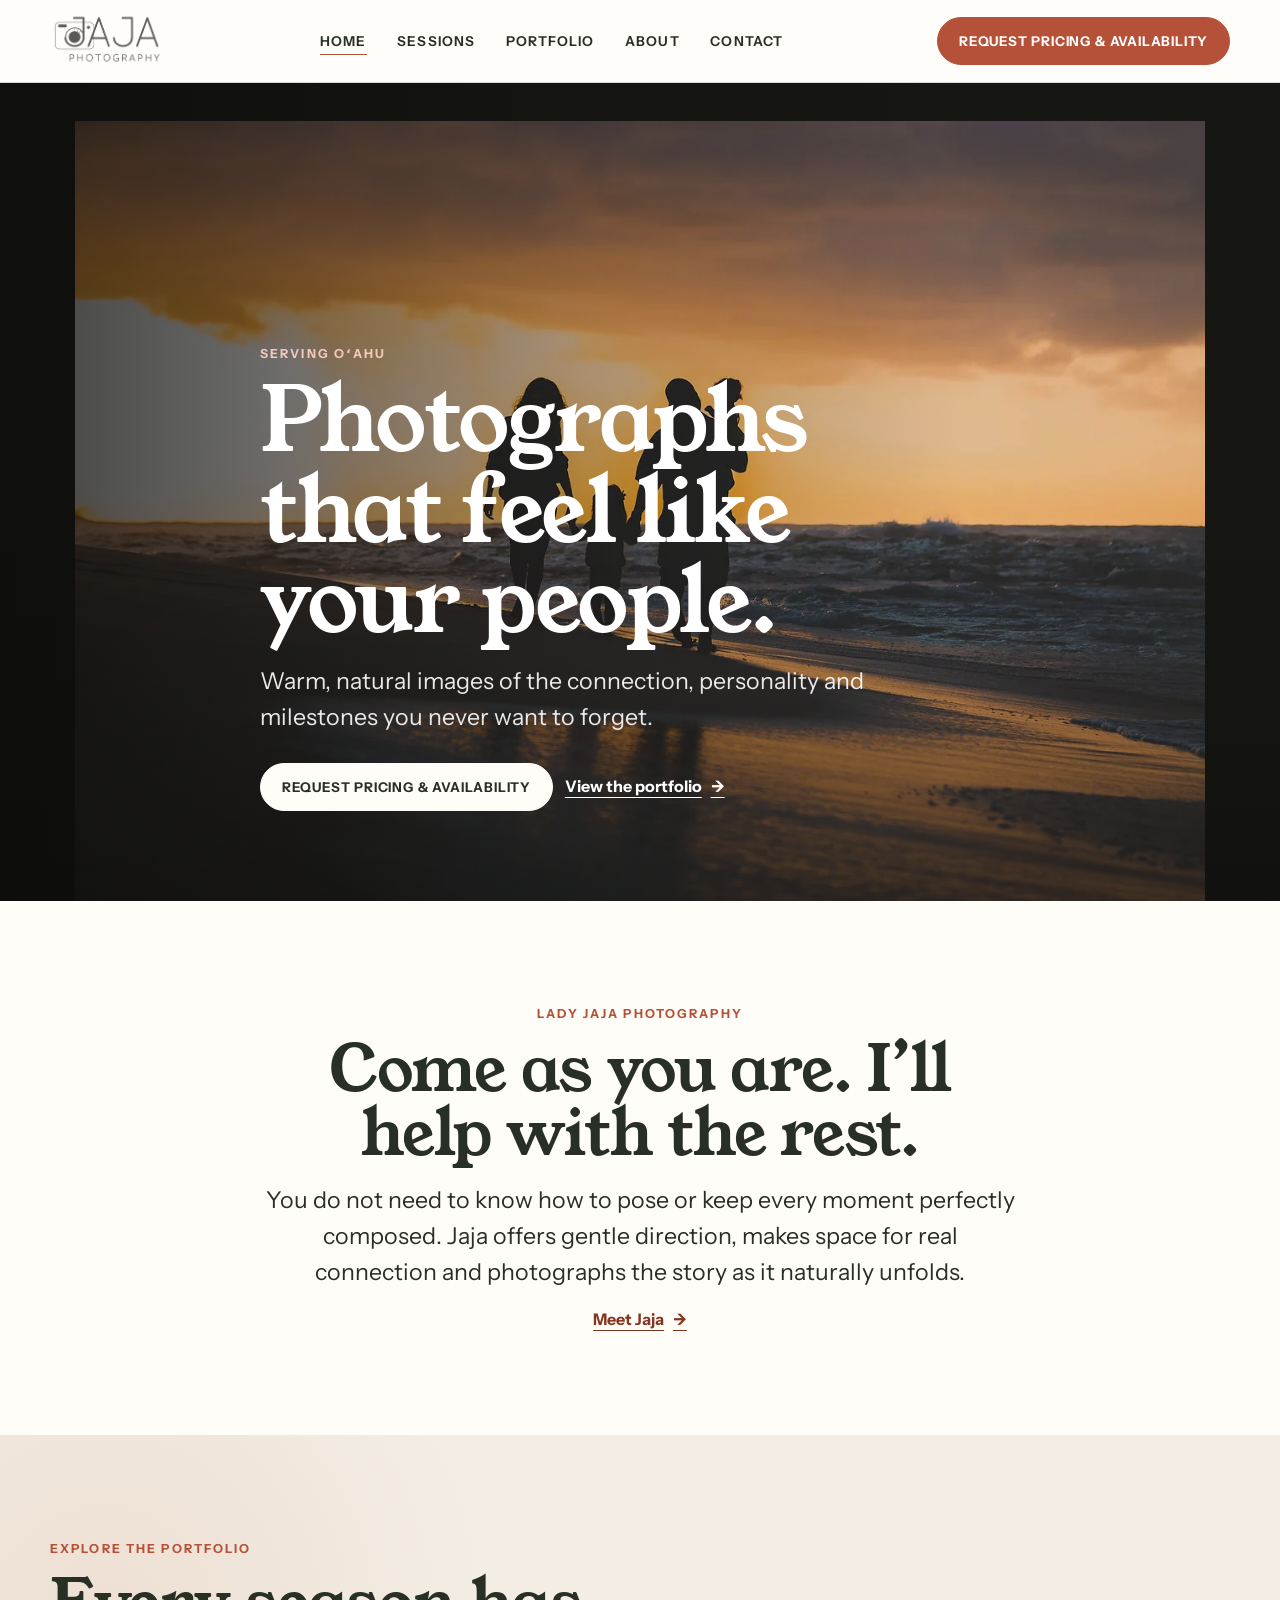
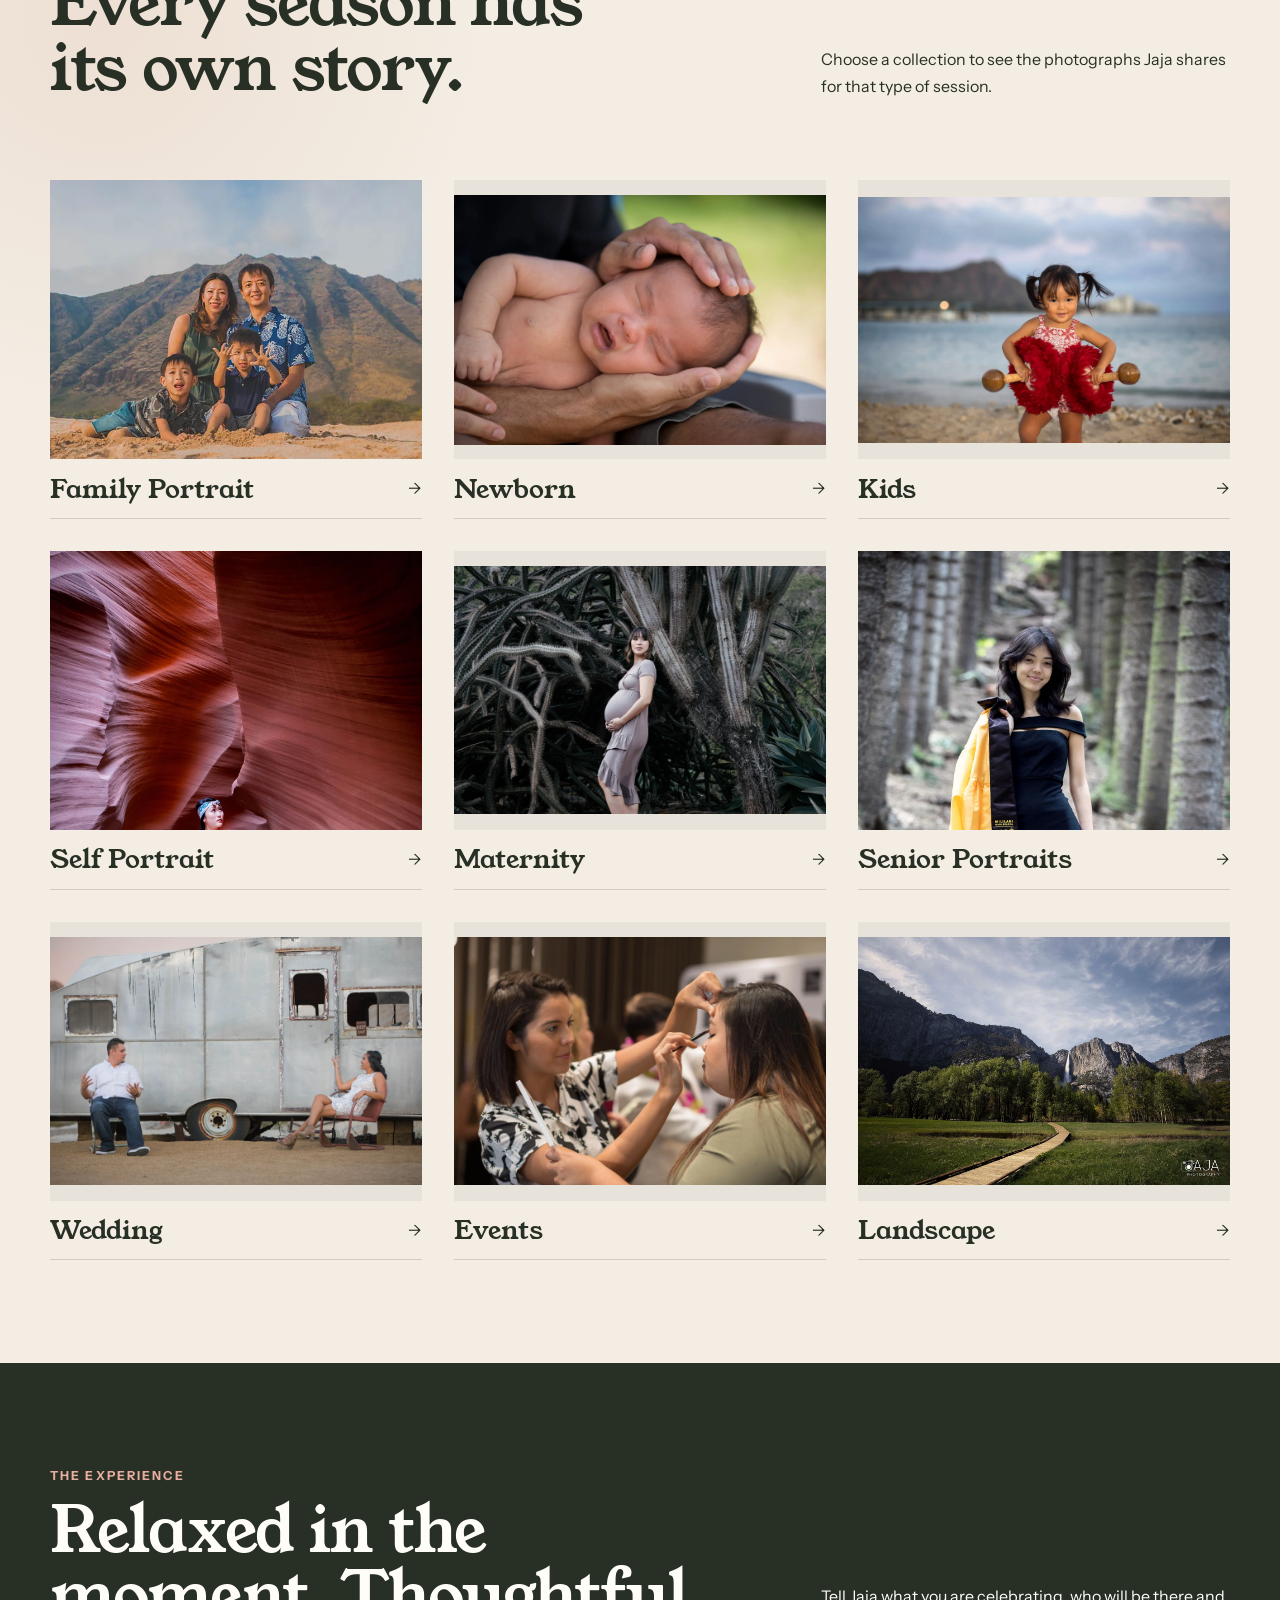
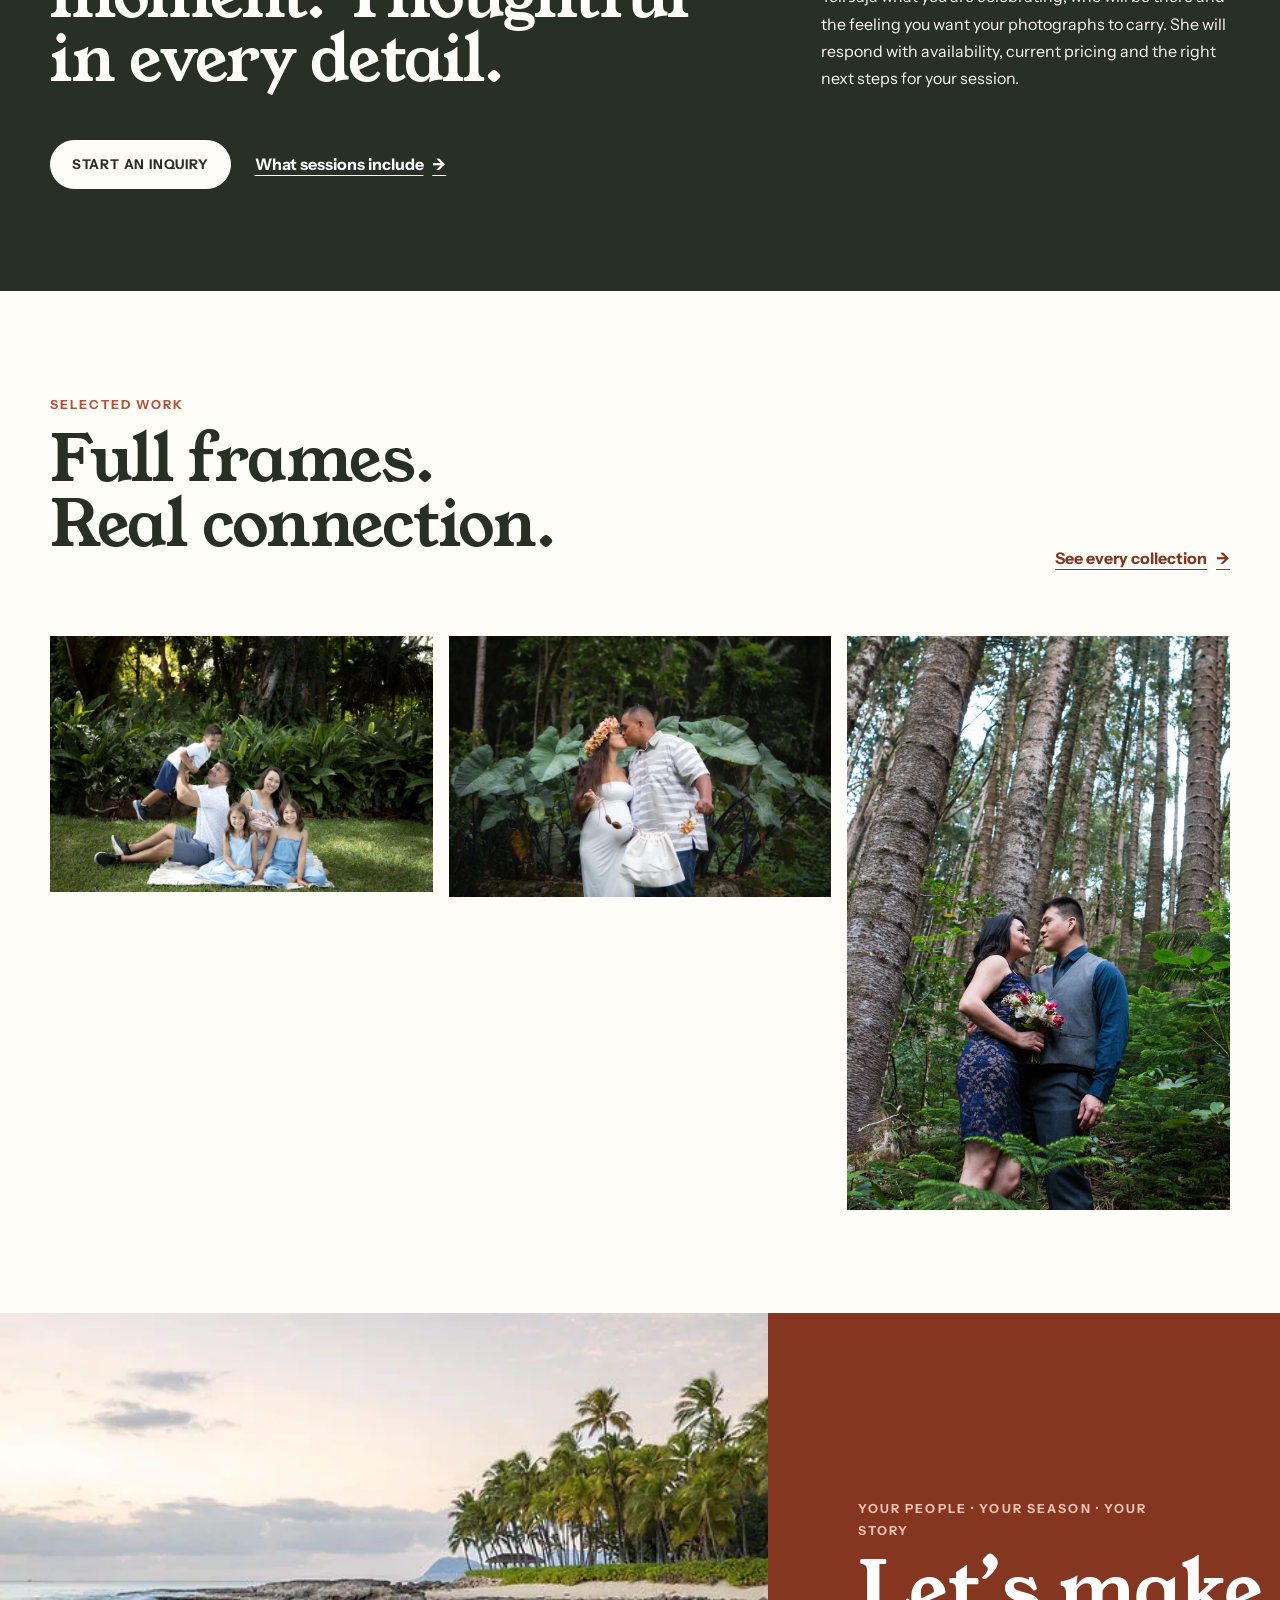
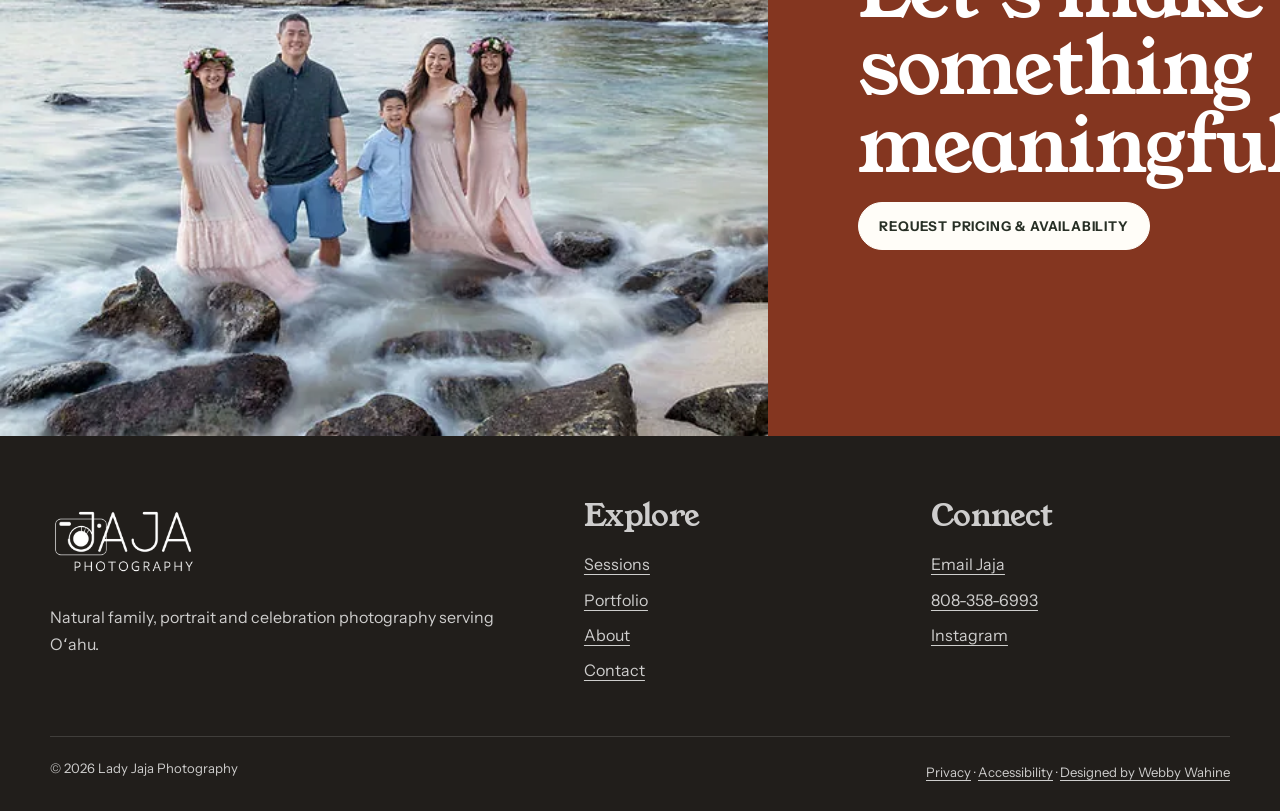
==== index.html @ dd6995a7 "Add files via upload redesign: rebuild homepage, portfolio categories and contact experience" ====
<!doctype html><html lang="en"><head><meta charset="utf-8"><meta name="viewport" content="width=device-width,initial-scale=1"><title>Oʻahu Portrait & Family Photographer | Lady Jaja Photography</title><meta name="description" content="Natural family, newborn, maternity, senior, wedding and event photography serving Oʻahu."><link rel="canonical" href="https://www.ladyjajaphotography.com/"><meta property="og:title" content="Lady Jaja Photography | Oʻahu Photographer"><meta property="og:description" content="Warm, natural photography for the people and moments you want to remember."><meta property="og:type" content="website"><meta property="og:url" content="https://www.ladyjajaphotography.com/"><meta property="og:image" content="https://www.ladyjajaphotography.com/assets/images/home-01.webp"><meta name="twitter:card" content="summary_large_image"><link rel="icon" href="assets/images/home-02.png" type="image/png"><link rel="stylesheet" href="assets/css/styles.css"><script type="application/ld+json">{"@context":"https://schema.org","@type":"ProfessionalService","name":"Lady Jaja Photography","url":"https://www.ladyjajaphotography.com/","email":"ladyjajaphotography@gmail.com","telephone":"+1-808-358-6993","areaServed":{"@type":"Place","name":"Oʻahu, Hawaiʻi"},"sameAs":["https://www.instagram.com/ladyjajaphotography/"]}</script></head><body>
<a class="skip-link" href="#main">Skip to content</a><header class="site-header"><div class="container header-inner"><a class="brand" href="index.html" aria-label="Lady Jaja Photography home"><img src="assets/images/home-02.png" alt="Lady Jaja Photography" width="237" height="138"></a><button class="menu-toggle" type="button" aria-expanded="false" aria-controls="site-nav" aria-label="Open navigation"><span></span></button><nav class="site-nav" id="site-nav" aria-label="Main navigation"><ul class="nav-list"><li><a href="index.html" aria-current="page">Home</a></li><li><a href="sessions.html">Sessions</a></li><li><a href="portfolio.html">Portfolio</a></li><li><a href="about.html">About</a></li><li><a href="contact.html">Contact</a></li></ul></nav><a class="btn header-cta" href="contact.html">Request Pricing & Availability</a></div></header>
<main id="main">
<section class="hero hero--restored"><div class="hero-media"><img src="assets/images/home-01.webp" alt="Family walking together at sunset on an Oʻahu beach" fetchpriority="high"></div><div class="container hero-content"><p class="eyebrow">Serving Oʻahu</p><h1>Photographs that feel like your people.</h1><p class="lead">Warm, natural images of the connection, personality and milestones you never want to forget.</p><div class="button-row"><a class="btn btn--light" href="contact.html">Request Pricing & Availability</a><a class="text-link text-link--light" href="portfolio.html">View the portfolio</a></div></div></section>
<section class="section home-intro"><div class="narrow reveal"><p class="eyebrow">Lady Jaja Photography</p><h2>Come as you are. I’ll help with the rest.</h2><p class="lead">You do not need to know how to pose or keep every moment perfectly composed. Jaja offers gentle direction, makes space for real connection and photographs the story as it naturally unfolds.</p><a class="text-link" href="about.html">Meet Jaja</a></div></section>
<section class="section section--cream home-categories"><div class="container"><div class="section-heading reveal"><div><p class="eyebrow">Explore the portfolio</p><h2>Every season has its own story.</h2></div><p>Choose a collection to see the photographs Jaja shares for that type of session.</p></div><div class="category-grid">
<a class="category-card" href="portfolio.html#family"><span class="category-card__image"><img src="assets/images/family-stories-01.webp" alt="Family portrait on Oʻahu" loading="lazy"></span><strong>Family Portrait</strong></a>
<a class="category-card" href="portfolio.html#newborn"><span class="category-card__image"><img src="assets/images/kids-06.webp" alt="Newborn resting in a parent’s hands" loading="lazy"></span><strong>Newborn</strong></a>
<a class="category-card" href="portfolio.html#kids"><span class="category-card__image"><img src="assets/images/kids-10.webp" alt="Child portrait on an Oʻahu beach" loading="lazy"></span><strong>Kids</strong></a>
<a class="category-card" href="portfolio.html#portraits"><span class="category-card__image"><img src="assets/images/portraits-01.webp" alt="Individual portrait by Lady Jaja Photography" loading="lazy"></span><strong>Self Portrait</strong></a>
<a class="category-card" href="portfolio.html#maternity"><span class="category-card__image"><img src="assets/images/maternity-07.webp" alt="Maternity portrait surrounded by tropical roots" loading="lazy"></span><strong>Maternity</strong></a>
<a class="category-card" href="portfolio.html#seniors"><span class="category-card__image"><img src="assets/images/seniors-08.webp" alt="Senior portrait in a natural Oʻahu setting" loading="lazy"></span><strong>Senior Portraits</strong></a>
<a class="category-card" href="portfolio.html#weddings"><span class="category-card__image"><img src="assets/images/weddings-04.webp" alt="Wedding portrait on Oʻahu" loading="lazy"></span><strong>Wedding</strong></a>
<a class="category-card" href="portfolio.html#events"><span class="category-card__image"><img src="assets/images/events-04.webp" alt="Event photographed by Lady Jaja Photography" loading="lazy"></span><strong>Events</strong></a>
<a class="category-card" href="portfolio.html#landscape"><span class="category-card__image"><img src="assets/images/creative-01.webp" alt="Landscape photographed by Lady Jaja Photography" loading="lazy"></span><strong>Landscape</strong></a>
</div></div></section>
<section class="section section--ink experience-clean"><div class="container"><div class="section-heading"><div><p class="eyebrow">The experience</p><h2>Relaxed in the moment. Thoughtful in every detail.</h2></div><p>Tell Jaja what you are celebrating, who will be there and the feeling you want your photographs to carry. She will respond with availability, current pricing and the right next steps for your session.</p></div><div class="experience-clean__links"><a class="btn btn--light" href="contact.html">Start an inquiry</a><a class="text-link text-link--light" href="sessions.html">What sessions include</a></div></div></section>
<section class="section"><div class="container selected-work"><div class="section-heading"><div><p class="eyebrow">Selected work</p><h2>Full frames. Real connection.</h2></div><a class="text-link" href="portfolio.html">See every collection</a></div><div class="selected-work__grid"><button type="button" data-lightbox aria-label="Enlarge family photograph"><img src="assets/images/family-02.webp" alt="Family relaxing together outdoors" loading="lazy"></button><button type="button" data-lightbox aria-label="Enlarge maternity photograph"><img src="assets/images/maternity-04.webp" alt="Couple sharing a quiet maternity moment" loading="lazy"></button><button type="button" data-lightbox aria-label="Enlarge wedding photograph"><img src="assets/images/weddings-05.webp" alt="Couple photographed together beneath tall trees" loading="lazy"></button></div></div></section>
<section class="editorial-cta editorial-cta--clean"><img src="assets/images/family-stories-27.webp" alt="Family standing together at the shoreline on Oʻahu" loading="lazy"><div><p class="eyebrow">Your people · Your season · Your story</p><h2>Let’s make something meaningful.</h2><a class="btn btn--light" href="contact.html">Request Pricing & Availability</a></div></section>
</main><footer class="site-footer"><div class="container"><div class="footer-grid"><div class="footer-brand"><img src="assets/images/home-02.png" alt="Lady Jaja Photography"><p>Natural family, portrait and celebration photography serving Oʻahu.</p></div><div><h3>Explore</h3><ul class="footer-links"><li><a href="sessions.html">Sessions</a></li><li><a href="portfolio.html">Portfolio</a></li><li><a href="about.html">About</a></li><li><a href="contact.html">Contact</a></li></ul></div><div><h3>Connect</h3><ul class="footer-links"><li><a href="mailto:ladyjajaphotography@gmail.com">Email Jaja</a></li><li><a href="tel:+18083586993">808-358-6993</a></li><li><a href="https://www.instagram.com/ladyjajaphotography/" target="_blank" rel="noopener noreferrer">Instagram</a></li></ul></div></div><div class="footer-bottom"><span>© <span data-year></span> Lady Jaja Photography</span><span><a href="privacy.html">Privacy</a> · <a href="accessibility.html">Accessibility</a> · <a href="https://www.webbywahine.com/" target="_blank" rel="noopener noreferrer">Designed by Webby Wahine</a></span></div></div></footer><div class="lightbox" role="dialog" aria-modal="true" aria-label="Enlarged photograph" aria-hidden="true"><button class="lightbox-close" type="button" aria-label="Close image">×</button><img src="assets/images/home-01.webp" alt=""></div><script src="assets/js/site.js" defer></script></body></html>
---- assets/css/styles.css ----
@import url('https://fonts.googleapis.com/css2?family=Instrument+Sans:wght@400;500;600;700&family=Young+Serif&display=swap');

:root {
  --ink: #283026;
  --muted: #67665d;
  --cream: #f3ede3;
  --paper: #fffdf8;
  --sand: #dcc7ab;
  --terracotta: #b45138;
  --terracotta-dark: #843620;
  --olive: #697157;
  --line: rgba(39, 35, 31, .16);
  --shadow: 0 22px 55px rgba(58, 42, 32, .14);
  --serif: 'Young Serif', Georgia, 'Times New Roman', serif;
  --sans: 'Instrument Sans', ui-sans-serif, system-ui, -apple-system, BlinkMacSystemFont, 'Segoe UI', sans-serif;
}

* { box-sizing: border-box; }
html { scroll-behavior: smooth; }
body { margin: 0; color: var(--ink); background: var(--paper); font: 400 1rem/1.7 var(--sans); }
body.nav-open, body.modal-open { overflow: hidden; }
img { display: block; width: 100%; height: auto; }
a { color: inherit; }
button, input, select, textarea { font: inherit; }
:focus-visible { outline: 3px solid #1f62a3; outline-offset: 3px; }
.skip-link { position: fixed; top: .75rem; left: .75rem; z-index: 9999; transform: translateY(-160%); background: var(--ink); color: white; padding: .7rem 1rem; }
.skip-link:focus { transform: none; }
.container { width: min(1180px, calc(100% - 2rem)); margin-inline: auto; }
.narrow { width: min(760px, calc(100% - 2rem)); margin-inline: auto; }
.section { padding: clamp(4.5rem, 8vw, 8rem) 0; }
.section--cream { background: radial-gradient(circle at 8% 12%, rgba(180,81,56,.09), transparent 24rem), var(--cream); }
.section--ink { background: var(--ink); color: var(--paper); }
.eyebrow { margin: 0 0 .75rem; color: var(--terracotta); font-size: .78rem; font-weight: 700; letter-spacing: .17em; text-transform: uppercase; }
.section--ink .eyebrow { color: #e8ad9e; }
h1, h2, h3 { margin: 0 0 1rem; font-family: var(--serif); font-weight: 400; line-height: 1.01; letter-spacing: -.02em; text-wrap: balance; }
h1 { font-size: clamp(3rem, 7vw, 6.8rem); }
h2 { font-size: clamp(2.3rem, 5vw, 4.5rem); }
h3 { font-size: clamp(1.4rem, 2.4vw, 2rem); }
p { margin: 0 0 1rem; }
.lead { font-size: clamp(1.15rem, 2vw, 1.45rem); line-height: 1.55; }
.muted { color: var(--muted); }
.kicker-line { display: flex; align-items: center; gap: .8rem; }
.kicker-line::before { content: ''; width: 2.75rem; height: 1px; background: currentColor; }

.site-header { position: sticky; top: 0; z-index: 1000; background: rgba(255, 253, 249, .93); border-bottom: 1px solid var(--line); backdrop-filter: blur(16px); }
.header-inner { min-height: 82px; display: grid; grid-template-columns: auto 1fr auto; align-items: center; gap: 2rem; }
.brand { display: inline-flex; align-items: center; text-decoration: none; }
.brand img { width: 116px; max-height: 66px; object-fit: contain; filter: brightness(.35); }
.nav-list { display: flex; justify-content: center; align-items: center; gap: clamp(1rem, 2.4vw, 2.25rem); margin: 0; padding: 0; list-style: none; }
.nav-list a { position: relative; padding: .5rem 0; text-decoration: none; font-size: .85rem; font-weight: 650; letter-spacing: .08em; text-transform: uppercase; }
.nav-list a::after { content: ''; position: absolute; left: 0; right: 0; bottom: .15rem; height: 1px; background: var(--terracotta); transform: scaleX(0); transition: transform .25s ease; }
.nav-list a:hover::after, .nav-list a[aria-current='page']::after { transform: scaleX(1); }
.menu-toggle { display: none; width: 46px; height: 46px; border: 1px solid var(--line); border-radius: 50%; background: transparent; color: var(--ink); }
.menu-toggle span, .menu-toggle::before, .menu-toggle::after { content: ''; display: block; width: 20px; height: 1px; margin: 5px auto; background: currentColor; transition: .25s ease; }

.btn { display: inline-flex; min-height: 48px; align-items: center; justify-content: center; gap: .65rem; border: 1px solid var(--terracotta); border-radius: 999px; padding: .75rem 1.3rem; background: var(--terracotta); color: white; text-decoration: none; font-size: .84rem; font-weight: 750; letter-spacing: .06em; text-transform: uppercase; transition: transform .2s ease, background .2s ease, border-color .2s ease; }
.btn:hover { transform: translateY(-2px); background: var(--terracotta-dark); border-color: var(--terracotta-dark); }
.btn--outline { background: transparent; color: var(--ink); border-color: currentColor; }
.btn--outline:hover { background: var(--ink); color: white; }
.btn--light { background: var(--paper); color: var(--ink); border-color: var(--paper); }
.button-row { display: flex; flex-wrap: wrap; gap: .75rem; margin-top: 1.7rem; }
.text-link { display: inline-flex; align-items: center; gap: .55rem; color: var(--terracotta-dark); font-weight: 750; text-decoration-thickness: 1px; text-underline-offset: .3em; }
.text-link::after { content: '→'; transition: transform .2s ease; }
.text-link:hover::after { transform: translateX(4px); }

.hero { position: relative; min-height: min(820px, calc(100svh - 82px)); display: grid; align-items: end; overflow: hidden; background: #44362d; color: white; }
.hero-media { position: absolute; inset: 0; }
.hero-media img { width: 100%; height: 100%; object-fit: contain; object-position: center; animation: hero-drift 16s ease-out both; }
.hero::after { content: ''; position: absolute; inset: 0; background: linear-gradient(180deg, rgba(20,17,14,.08) 15%, rgba(20,17,14,.18) 52%, rgba(20,17,14,.78) 100%); }
.hero-content { position: relative; z-index: 1; max-width: 850px; padding: clamp(5rem, 10vw, 9rem) 0 clamp(4rem, 8vw, 7rem); }
.hero h1 { max-width: 780px; }
.hero .lead { max-width: 680px; color: rgba(255,255,255,.9); }
.hero .eyebrow { color: #f3c9bd; }
@keyframes hero-drift { from { transform: scale(1.05); } to { transform: scale(1); } }

.intro-grid, .split-grid { display: grid; grid-template-columns: .9fr 1.1fr; gap: clamp(2rem, 6vw, 6rem); align-items: center; }
.portrait-stack { position: relative; padding: 0 0 3rem 3rem; }
.portrait-stack::before { content: ''; position: absolute; left: 0; bottom: 0; width: 70%; height: 72%; background: var(--sand); }
.portrait-stack img { position: relative; width: 100%; height: auto; object-fit: contain; box-shadow: var(--shadow); }
.signature { font: 400 1.6rem/1.2 var(--serif); letter-spacing: -.015em; color: var(--terracotta); }

/* Editorial homepage */
.editorial-hero { min-height: calc(100svh - 82px); display: grid; grid-template-columns: minmax(360px, .82fr) minmax(0, 1.18fr); background: var(--cream); overflow: hidden; }
.editorial-hero__copy { display: flex; flex-direction: column; justify-content: center; padding: clamp(3rem, 7vw, 8rem); }
.editorial-hero__copy h1 { max-width: 720px; font-size: clamp(4rem, 7.4vw, 8.6rem); line-height: .86; }
.editorial-hero__copy h1 em { color: var(--terracotta); font-style: normal; font-weight: 400; }
.editorial-hero__copy .lead { max-width: 620px; }
.editorial-hero__image { position: relative; display: grid; place-items: center; min-height: 650px; margin: 0; padding: clamp(1rem, 2.5vw, 2.5rem); background: var(--ink); }
.editorial-hero__image img { width: 100%; height: 100%; max-height: calc(100svh - 130px); object-fit: contain; animation: editorial-focus 1.25s cubic-bezier(.2,.7,.2,1) both; }
.editorial-hero__image figcaption { position: absolute; right: 1rem; bottom: .75rem; color: rgba(255,255,255,.72); font-size: .72rem; font-weight: 700; letter-spacing: .16em; text-transform: uppercase; writing-mode: vertical-rl; }
@keyframes editorial-focus { from { opacity: 0; transform: scale(1.025); } to { opacity: 1; transform: none; } }

.editorial-intro__grid { display: grid; grid-template-columns: minmax(280px, .72fr) minmax(0, 1fr); align-items: center; gap: clamp(3rem, 9vw, 9rem); }
.editorial-intro__portrait { position: relative; max-width: 470px; margin-inline: auto; }
.editorial-intro__portrait::after { content: ''; position: absolute; z-index: -1; inset: 12% -10% -5% 18%; border-radius: 48% 52% 44% 56%; background: var(--sand); transform: rotate(-3deg); }
.editorial-intro__portrait img { max-height: 720px; object-fit: contain; }
.editorial-number { position: absolute; z-index: 1; top: -1rem; left: -2rem; color: var(--terracotta); font: 400 clamp(3rem,6vw,6rem)/1 var(--serif); }
.editorial-intro__copy { max-width: 680px; }

.story-frame { position: relative; display: grid; grid-template-columns: minmax(0, 1.5fr) minmax(300px, .5fr); align-items: center; width: min(1500px, 100%); margin-inline: auto; background: var(--ink); color: white; }
.story-frame > img { width: 100%; height: auto; max-height: 820px; object-fit: contain; background: #111; }
.story-frame__caption { padding: clamp(2rem, 5vw, 5rem); }
.story-frame__caption span { display: block; margin-bottom: 1rem; color: #edb6a7; font-size: .78rem; font-weight: 700; letter-spacing: .15em; text-transform: uppercase; }
.story-frame__caption strong { display: block; font: 400 clamp(2rem,4vw,4.6rem)/1.03 var(--serif); }

.editorial-heading { display: grid; grid-template-columns: minmax(0,1.2fr) minmax(250px,.8fr); gap: clamp(2rem,7vw,7rem); align-items: end; margin-bottom: clamp(3rem,6vw,6rem); }
.editorial-heading > p, .editorial-heading > a { max-width: 520px; justify-self: end; }
.section--ink .editorial-heading > p { color: rgba(255,255,255,.72); }
.editorial-services { display: grid; gap: clamp(3rem,8vw,8rem); }
.editorial-service { position: relative; display: grid; grid-template-columns: minmax(0,1.25fr) minmax(280px,.75fr); gap: clamp(2rem,7vw,7rem); align-items: center; color: inherit; text-decoration: none; }
.editorial-service--reverse { grid-template-columns: minmax(280px,.75fr) minmax(0,1.25fr); }
.editorial-service--reverse img { grid-column: 2; grid-row: 1; }
.editorial-service--reverse > div { grid-column: 1; grid-row: 1; }
.editorial-service img { width: 100%; max-height: 680px; object-fit: contain; background: #e4ddd2; transition: transform .6s cubic-bezier(.2,.7,.2,1); }
.editorial-service:hover img { transform: scale(.985); }
.editorial-service h3 { font-size: clamp(2.2rem,4.8vw,5.2rem); }
.editorial-service__number { position: absolute; z-index: 1; top: -1.5rem; left: -.5rem; display: grid; place-items: center; width: 4rem; height: 4rem; border-radius: 50%; background: var(--terracotta); color: white; font-weight: 700; }
.editorial-service--reverse .editorial-service__number { right: -.5rem; left: auto; }

.experience-grid { display: grid; grid-template-columns: repeat(3, 1fr); gap: 1px; background: rgba(255,255,255,.25); }
.experience-card { min-height: 390px; padding: clamp(2rem,4vw,4rem); background: var(--ink); }
.experience-card > span { display: block; margin-bottom: clamp(4rem,8vw,8rem); color: #edb6a7; font-size: .78rem; font-weight: 700; letter-spacing: .15em; }
.experience-card p { color: rgba(255,255,255,.72); }

.editorial-gallery { display: grid; grid-template-columns: 1.15fr .7fr 1.15fr; gap: 1rem; align-items: center; }
.editorial-gallery button { border: 0; padding: 0; background: var(--cream); cursor: zoom-in; }
.editorial-gallery img { width: 100%; height: auto; max-height: 720px; object-fit: contain; transition: transform .4s ease; }
.editorial-gallery button:hover img { transform: scale(.985); }

.editorial-cta { display: grid; grid-template-columns: minmax(0,1.2fr) minmax(320px,.8fr); min-height: 620px; background: var(--terracotta-dark); color: white; }
.editorial-cta > img { width: 100%; height: 100%; max-height: 760px; object-fit: contain; background: #181612; }
.editorial-cta > div { display: flex; flex-direction: column; justify-content: center; align-items: flex-start; padding: clamp(3rem,7vw,8rem); }
.editorial-cta h2 { font-size: clamp(3rem,6vw,6.5rem); }
.editorial-cta .eyebrow { color: #f2c1b3; }

.card-grid { display: grid; grid-template-columns: repeat(4, 1fr); gap: 1.15rem; margin-top: 2.5rem; }
.service-card { display: grid; grid-template-rows: auto 1fr; overflow: hidden; border: 1px solid var(--line); border-radius: 8rem 8rem 1.25rem 1.25rem; background: var(--paper); color: var(--ink); text-decoration: none; box-shadow: 0 16px 36px rgba(58,42,32,.08); transition: transform .3s ease, box-shadow .3s ease; }
.service-card-media { display: grid; place-items: center; aspect-ratio: 4/5; overflow: hidden; background: #e5ded3; }
.service-card img { width: 100%; height: 100%; object-fit: contain; transition: transform .6s cubic-bezier(.2,.7,.2,1); }
.service-card-content { display: flex; flex-direction: column; align-items: flex-start; padding: 1.5rem; }
.service-card-content .text-link { margin-top: auto; }
.service-card:hover { transform: translateY(-6px); box-shadow: var(--shadow); }
.service-card:hover img { transform: scale(1.045); }
.service-card p { color: var(--muted); font-size: .94rem; }

.mosaic { columns: 3 250px; column-gap: .85rem; margin-top: 2.5rem; }
.mosaic button { display: block; width: 100%; margin: 0 0 .85rem; break-inside: avoid; overflow: hidden; border: 0; padding: 0; background: #e5ded3; cursor: zoom-in; }
.mosaic img { width: 100%; height: auto; object-fit: contain; transition: transform .45s ease, filter .45s ease; }
.mosaic button:hover img { transform: scale(1.035); filter: saturate(1.06); }

.process-grid { display: grid; grid-template-columns: repeat(3, 1fr); gap: 2rem; margin-top: 3rem; counter-reset: steps; }
.process-step { border-top: 1px solid rgba(255,255,255,.32); padding-top: 1.5rem; counter-increment: steps; }
.process-step::before { content: '0' counter(steps); display: block; margin-bottom: 2rem; color: #e7ad9d; font-size: .78rem; font-weight: 750; letter-spacing: .15em; }
.process-step p { color: rgba(255,255,255,.72); }

.trust-strip { display: grid; grid-template-columns: repeat(4, 1fr); gap: 1px; background: var(--line); border: 1px solid var(--line); }
.trust-item { background: var(--paper); padding: 1.5rem; text-align: center; }
.trust-item strong { display: block; font-family: var(--serif); font-size: 1.25rem; font-weight: 400; }

.faq-list { border-top: 1px solid var(--line); }
.faq-item { border-bottom: 1px solid var(--line); }
.faq-item button { width: 100%; display: flex; justify-content: space-between; align-items: center; gap: 1rem; border: 0; padding: 1.35rem 0; background: transparent; color: var(--ink); text-align: left; font-weight: 700; cursor: pointer; }
.faq-item button::after { content: '+'; font-size: 1.5rem; font-weight: 300; }
.faq-item button[aria-expanded='true']::after { content: '−'; }
.faq-answer { display: grid; grid-template-rows: 0fr; transition: grid-template-rows .3s ease; }
.faq-answer > div { overflow: hidden; }
.faq-item button[aria-expanded='true'] + .faq-answer { grid-template-rows: 1fr; }
.faq-answer p { padding: 0 2.5rem 1.25rem 0; color: var(--muted); }

.cta-banner { position: relative; min-height: 580px; display: grid; place-items: center; overflow: hidden; color: white; text-align: center; }
.cta-banner img { position: absolute; inset: 0; width: 100%; height: 100%; object-fit: contain; }
.cta-banner::after { content: ''; position: absolute; inset: 0; background: rgba(27,22,19,.56); }
.cta-content { position: relative; z-index: 1; max-width: 760px; padding: 4rem 1rem; }

.page-hero { padding: clamp(5rem, 10vw, 8rem) 0 3.5rem; background: var(--cream); }
.page-hero h1 { max-width: 900px; }
.page-hero p { max-width: 720px; }
.page-hero--image { min-height: 560px; display: grid; align-items: end; position: relative; overflow: hidden; color: white; background: #43372f; }
.page-hero--image > img { position: absolute; inset: 0; width: 100%; height: 100%; object-fit: contain; }
.page-hero--image::after { content: ''; position: absolute; inset: 0; background: linear-gradient(180deg, rgba(15,12,10,.15), rgba(15,12,10,.75)); }
.page-hero--image .container { position: relative; z-index: 1; padding-bottom: 4rem; }

.session-list { display: grid; gap: 5rem; }
.session-inclusions { padding: clamp(3rem,6vw,6rem) 0; background: var(--ink); color: white; }
.session-inclusions .container { display: grid; grid-template-columns: 1.15fr .85fr; gap: clamp(2rem,7vw,7rem); align-items: end; }
.session-inclusions__intro p:not(.eyebrow) { color: rgba(255,255,255,.74); }
.session-inclusions__intro strong { color: white; }
.session-inclusions__list { display: grid; border-top: 1px solid rgba(255,255,255,.28); }
.session-inclusions__list span { padding: 1rem 0; border-bottom: 1px solid rgba(255,255,255,.28); font-weight: 600; }
.session-row { display: grid; grid-template-columns: 1fr 1fr; gap: clamp(2rem,6vw,6rem); align-items: center; }
.session-row:nth-child(even) .session-image { order: 2; }
.session-image { display: grid; place-items: center; overflow: hidden; background: var(--cream); }
.session-image img { width: 100%; height: auto; object-fit: contain; transition: transform .7s ease; }
.session-row:hover .session-image img { transform: scale(1.025); }
.session-details ul { padding-left: 1.15rem; color: var(--muted); }

.portfolio-hero { padding-bottom: 4.5rem; }
.portfolio-jump { display: flex; flex-wrap: wrap; gap: .65rem; margin-top: 2rem; }
.portfolio-jump a { border: 1px solid var(--ink); border-radius: 999px; padding: .65rem 1rem; text-decoration: none; font-size: .88rem; font-weight: 650; transition: background .2s ease, color .2s ease, transform .2s ease; }
.portfolio-jump a:hover { transform: translateY(-2px); background: var(--ink); color: white; }
.portfolio-groups { display: grid; gap: clamp(6rem, 11vw, 10rem); }
.portfolio-category { position: relative; scroll-margin-top: 110px; opacity: 0; transform: translateY(46px); transition: opacity .85s ease, transform .85s cubic-bezier(.2,.7,.2,1); }
.portfolio-category:nth-child(even) { transform: translateX(-42px); }
.portfolio-category:nth-child(odd) { transform: translateX(42px); }
.portfolio-category.is-arrived { opacity: 1; transform: none; }
.portfolio-category:not(:last-child)::after { content: ''; display: block; width: min(220px, 35vw); height: 1px; margin: clamp(5rem,10vw,9rem) auto 0; background: linear-gradient(90deg, transparent, var(--terracotta), transparent); transform: scaleX(0); transform-origin: center; transition: transform 1s .25s ease; }
.portfolio-category.is-arrived::after { transform: scaleX(1); }
.portfolio-category__heading { display: grid; grid-template-columns: 1fr .7fr; gap: 3rem; align-items: end; margin-bottom: 2.5rem; padding-bottom: 1.5rem; border-bottom: 1px solid var(--line); }
.portfolio-category__heading p:last-child { color: var(--muted); }
.gallery-grid { columns: 3 280px; column-gap: 1rem; }
.gallery-item { display: block; width: 100%; margin: 0 0 .8rem; border: 0; padding: 0; background: #eee; cursor: zoom-in; break-inside: avoid; overflow: hidden; }
.gallery-item img { width: 100%; height: auto; object-fit: contain; transition: transform .45s ease, opacity .3s ease; }
.gallery-item:hover img { transform: scale(1.02); opacity: .92; }
.gallery-status { margin: 1rem 0 2rem; color: var(--muted); }

.lightbox { position: fixed; inset: 0; z-index: 2000; display: grid; place-items: center; padding: 2rem; background: rgba(15,12,10,.94); opacity: 0; visibility: hidden; transition: opacity .25s ease, visibility .25s ease; }
.lightbox.is-open { opacity: 1; visibility: visible; }
.lightbox img { max-width: min(1200px, 92vw); max-height: 86vh; width: auto; height: auto; object-fit: contain; }
.lightbox-close { position: absolute; top: 1rem; right: 1rem; width: 48px; height: 48px; border: 1px solid rgba(255,255,255,.55); border-radius: 50%; background: rgba(0,0,0,.25); color: white; font-size: 1.8rem; cursor: pointer; }

.contact-grid { display: grid; grid-template-columns: .75fr 1.25fr; gap: clamp(2rem,6vw,6rem); align-items: start; }
.contact-card { padding: 2rem; background: var(--cream); }
.contact-card a { color: var(--terracotta-dark); }
.form-grid { display: grid; grid-template-columns: 1fr 1fr; gap: 1rem; }
.field { display: grid; gap: .4rem; }
.field--full { grid-column: 1 / -1; }
.field label { font-size: .9rem; font-weight: 700; }
.field input, .field select, .field textarea { width: 100%; border: 1px solid #9d9087; border-radius: 0; padding: .85rem .9rem; background: white; color: var(--ink); }
.field textarea { min-height: 150px; resize: vertical; }
.form-note { font-size: .85rem; color: var(--muted); }
.hp-field { position: absolute; left: -9999px; }

.legal-content h2 { margin-top: 2.5rem; font-size: 2rem; }
.legal-content h3 { margin-top: 1.8rem; font-size: 1.35rem; }

.site-footer { background: #211e1b; color: rgba(255,255,255,.78); padding: 4rem 0 1.5rem; }
.footer-grid { display: grid; grid-template-columns: 1.3fr repeat(2, .8fr); gap: 3rem; }
.footer-brand img { width: 150px; filter: brightness(0) invert(1); margin-bottom: 1rem; }
.footer-links { list-style: none; padding: 0; margin: 0; }
.footer-links a, .footer-bottom a { display: inline-block; padding: .25rem 0; color: inherit; text-underline-offset: .25em; }
.footer-bottom { display: flex; justify-content: space-between; gap: 1rem; margin-top: 3rem; padding-top: 1.25rem; border-top: 1px solid rgba(255,255,255,.14); font-size: .82rem; }

.reveal { opacity: 0; transform: translateY(24px); transition: opacity .75s ease, transform .75s cubic-bezier(.2,.7,.2,1); }
.reveal.is-visible { opacity: 1; transform: none; }

@media (max-width: 920px) {
  .header-inner { grid-template-columns: 1fr auto auto; }
  .menu-toggle { display: block; }
  .site-nav { position: fixed; inset: 82px 0 auto; max-height: calc(100svh - 82px); overflow: auto; padding: 1.5rem 1rem 2rem; background: var(--paper); border-bottom: 1px solid var(--line); transform: translateY(-120%); visibility: hidden; transition: .3s ease; }
  .site-nav.is-open { transform: none; visibility: visible; }
  .nav-list { flex-direction: column; align-items: stretch; }
  .nav-list a { display: block; padding: .85rem; font-size: 1rem; }
  .header-cta { display: none; }
  .card-grid { grid-template-columns: repeat(2, 1fr); }
  .intro-grid, .split-grid, .contact-grid { grid-template-columns: 1fr; }
  .session-row { grid-template-columns: 1fr; }
  .session-inclusions .container { grid-template-columns: 1fr; }
  .session-row:nth-child(even) .session-image { order: 0; }
  .portfolio-category__heading { grid-template-columns: 1fr; gap: .5rem; }
  .trust-strip { grid-template-columns: 1fr 1fr; }
  .editorial-hero { grid-template-columns: 1fr; }
  .editorial-hero__copy { min-height: 560px; }
  .editorial-hero__image { min-height: auto; }
  .editorial-hero__image img { max-height: none; }
  .editorial-intro__grid, .story-frame, .editorial-service, .editorial-service--reverse, .editorial-cta { grid-template-columns: 1fr; }
  .story-frame__caption { max-width: 680px; }
  .editorial-service--reverse img, .editorial-service--reverse > div { grid-column: 1; grid-row: auto; }
  .editorial-service--reverse img { order: 0; }
  .editorial-service--reverse > div { order: 1; }
  .experience-grid { grid-template-columns: 1fr; }
  .experience-card { min-height: auto; }
  .experience-card > span { margin-bottom: 3rem; }
  .editorial-cta > img { height: auto; }
}

@media (max-width: 620px) {
  .header-inner { min-height: 72px; }
  .site-nav { inset-block-start: 72px; }
  .brand img { width: 96px; }
  .hero { min-height: 720px; }
  .hero-content { padding-bottom: 3.5rem; }
  .card-grid, .process-grid, .trust-strip, .form-grid, .footer-grid { grid-template-columns: 1fr; }
  .mosaic, .gallery-grid { columns: 1; }
  .service-card { border-radius: 7rem 7rem 1.25rem 1.25rem; }
  .footer-bottom { flex-direction: column; }
  .field--full { grid-column: auto; }
  .portrait-stack { padding: 0 0 1.5rem 1.5rem; }
  .editorial-hero__copy { min-height: auto; padding: 4rem 1rem; }
  .editorial-hero__copy h1 { font-size: clamp(3.4rem,17vw,5.2rem); }
  .editorial-hero__image { padding: .75rem; }
  .editorial-intro__portrait { width: min(84%, 400px); }
  .editorial-number { left: -1rem; }
  .editorial-heading { grid-template-columns: 1fr; gap: 1rem; }
  .editorial-heading > p, .editorial-heading > a { justify-self: start; }
  .editorial-service__number { top: -1rem; left: .5rem; }
  .editorial-service--reverse .editorial-service__number { right: .5rem; }
  .editorial-gallery { grid-template-columns: 1fr; }
  .editorial-cta > div { padding: 4rem 1rem; }
}

@media (prefers-reduced-motion: reduce) {
  *, *::before, *::after { scroll-behavior: auto !important; animation-duration: .01ms !important; animation-iteration-count: 1 !important; transition-duration: .01ms !important; }
  .reveal { opacity: 1; transform: none; }
  .portfolio-category { opacity: 1; transform: none; }
  .portfolio-category::after { transform: scaleX(1); }
}

/* Rev 5: quieter editorial system with uncropped photography */
.hero--restored { min-height: min(820px, calc(100svh - 82px)); align-items: end; background: #171714; }
.hero--restored .hero-media { display: grid; place-items: center; padding: clamp(1rem, 3vw, 2.5rem); }
.hero--restored .hero-media img { width: 100%; height: 100%; max-height: calc(100svh - 115px); object-fit: contain; object-position: center; animation: none; }
.hero--restored::after { background: linear-gradient(90deg, rgba(12,12,10,.74) 0%, rgba(12,12,10,.3) 46%, rgba(12,12,10,.08) 75%), linear-gradient(0deg, rgba(12,12,10,.52), transparent 45%); }
.hero--restored .hero-content { max-width: 760px; padding-bottom: clamp(3rem, 7vw, 6rem); }
.hero--restored h1 { font-size: clamp(3.4rem, 7vw, 7rem); }
.text-link--light { color: white; }

.home-intro { text-align: center; }
.home-intro .narrow { max-width: 850px; }
.home-intro h2 { max-width: 760px; margin-inline: auto; }

.section-heading { display: grid; grid-template-columns: minmax(0,1.25fr) minmax(260px,.75fr); gap: clamp(2rem,7vw,7rem); align-items: end; margin-bottom: clamp(2.5rem,5vw,4.5rem); }
.section-heading > p, .section-heading > a { justify-self: end; max-width: 440px; }
.category-grid { display: grid; grid-template-columns: repeat(3,minmax(0,1fr)); gap: clamp(1.25rem,2.5vw,2.25rem); }
.category-card { display: grid; gap: .9rem; text-decoration: none; }
.category-card__image { display: grid; place-items: center; aspect-ratio: 4/3; overflow: hidden; background: #e8e3da; }
.category-card img { width: 100%; height: 100%; object-fit: contain; transition: transform .5s cubic-bezier(.2,.7,.2,1), opacity .3s ease; }
.category-card strong { display: flex; justify-content: space-between; align-items: center; padding-bottom: .85rem; border-bottom: 1px solid var(--line); font: 400 clamp(1.25rem,2vw,1.7rem)/1.2 var(--serif); }
.category-card strong::after { content: '→'; font-family: var(--sans); font-size: 1rem; }
.category-card:hover img { transform: scale(.985); opacity: .92; }
.experience-clean .section-heading { margin-bottom: 2rem; }
.experience-clean__links { display: flex; flex-wrap: wrap; gap: 1.5rem; align-items: center; }
.selected-work__grid { display: grid; grid-template-columns: repeat(3,minmax(0,1fr)); gap: 1rem; align-items: start; }
.selected-work__grid button { border: 0; padding: 0; background: #eee9e1; cursor: zoom-in; }
.selected-work__grid img { width: 100%; height: auto; object-fit: contain; }
.editorial-cta--clean > img { object-fit: contain; background: #181612; }

.portfolio-hero { padding-top: clamp(4rem,8vw,7rem); }
.portfolio-groups { gap: clamp(5rem,9vw,8rem); }
.portfolio-category { opacity: 1; transform: none; }
.portfolio-category::after { display: none !important; }
.portfolio-category__heading { grid-template-columns: minmax(0,1fr) minmax(260px,.55fr); margin-bottom: 2rem; }
.gallery-grid { columns: 3 300px; column-gap: 1rem; }
.gallery-item { margin-bottom: 1rem; background: transparent; overflow: visible; }
.gallery-item img { width: 100%; height: auto; max-height: none; object-fit: contain; }
.gallery-item:hover img { transform: none; opacity: .88; }

.contact-grid { grid-template-columns: minmax(260px,.55fr) minmax(0,1.45fr); gap: 0; border: 1px solid var(--line); background: white; box-shadow: 0 24px 70px rgba(43,34,27,.08); }
.contact-card { position: sticky; top: 110px; padding: clamp(2rem,4vw,4rem); background: var(--ink); color: var(--paper); }
.contact-card h2 { font-size: clamp(2.6rem,4vw,4.2rem); }
.contact-card a { color: #f2c2b5; text-underline-offset: .25em; }
.contact-grid .form-grid { padding: clamp(2rem,4vw,4rem); gap: 1.25rem; }
.field label { font-size: .82rem; letter-spacing: .04em; }
.field input, .field select, .field textarea { border: 0; border-bottom: 1px solid #958a80; padding: .9rem .15rem; background: transparent; transition: border-color .2s ease, background .2s ease; }
.field input:focus, .field select:focus, .field textarea:focus { outline: 0; border-bottom-color: var(--terracotta); background: rgba(180,81,56,.035); }
.field textarea { min-height: 120px; }

@media (max-width: 920px) {
  .category-grid { grid-template-columns: repeat(2,minmax(0,1fr)); }
  .contact-grid { grid-template-columns: 1fr; }
  .contact-card { position: static; }
}
@media (max-width: 620px) {
  .hero--restored { min-height: 680px; }
  .hero--restored .hero-media { padding: .75rem; align-items: start; }
  .hero--restored .hero-media img { max-height: 610px; }
  .hero--restored::after { background: linear-gradient(0deg, rgba(12,12,10,.82) 4%, rgba(12,12,10,.24) 72%); }
  .section-heading { grid-template-columns: 1fr; gap: .75rem; }
  .section-heading > p, .section-heading > a { justify-self: start; }
  .category-grid, .selected-work__grid { grid-template-columns: 1fr; }
  .gallery-grid { columns: 1; }
  .contact-grid .form-grid { padding: 1.5rem; }
}
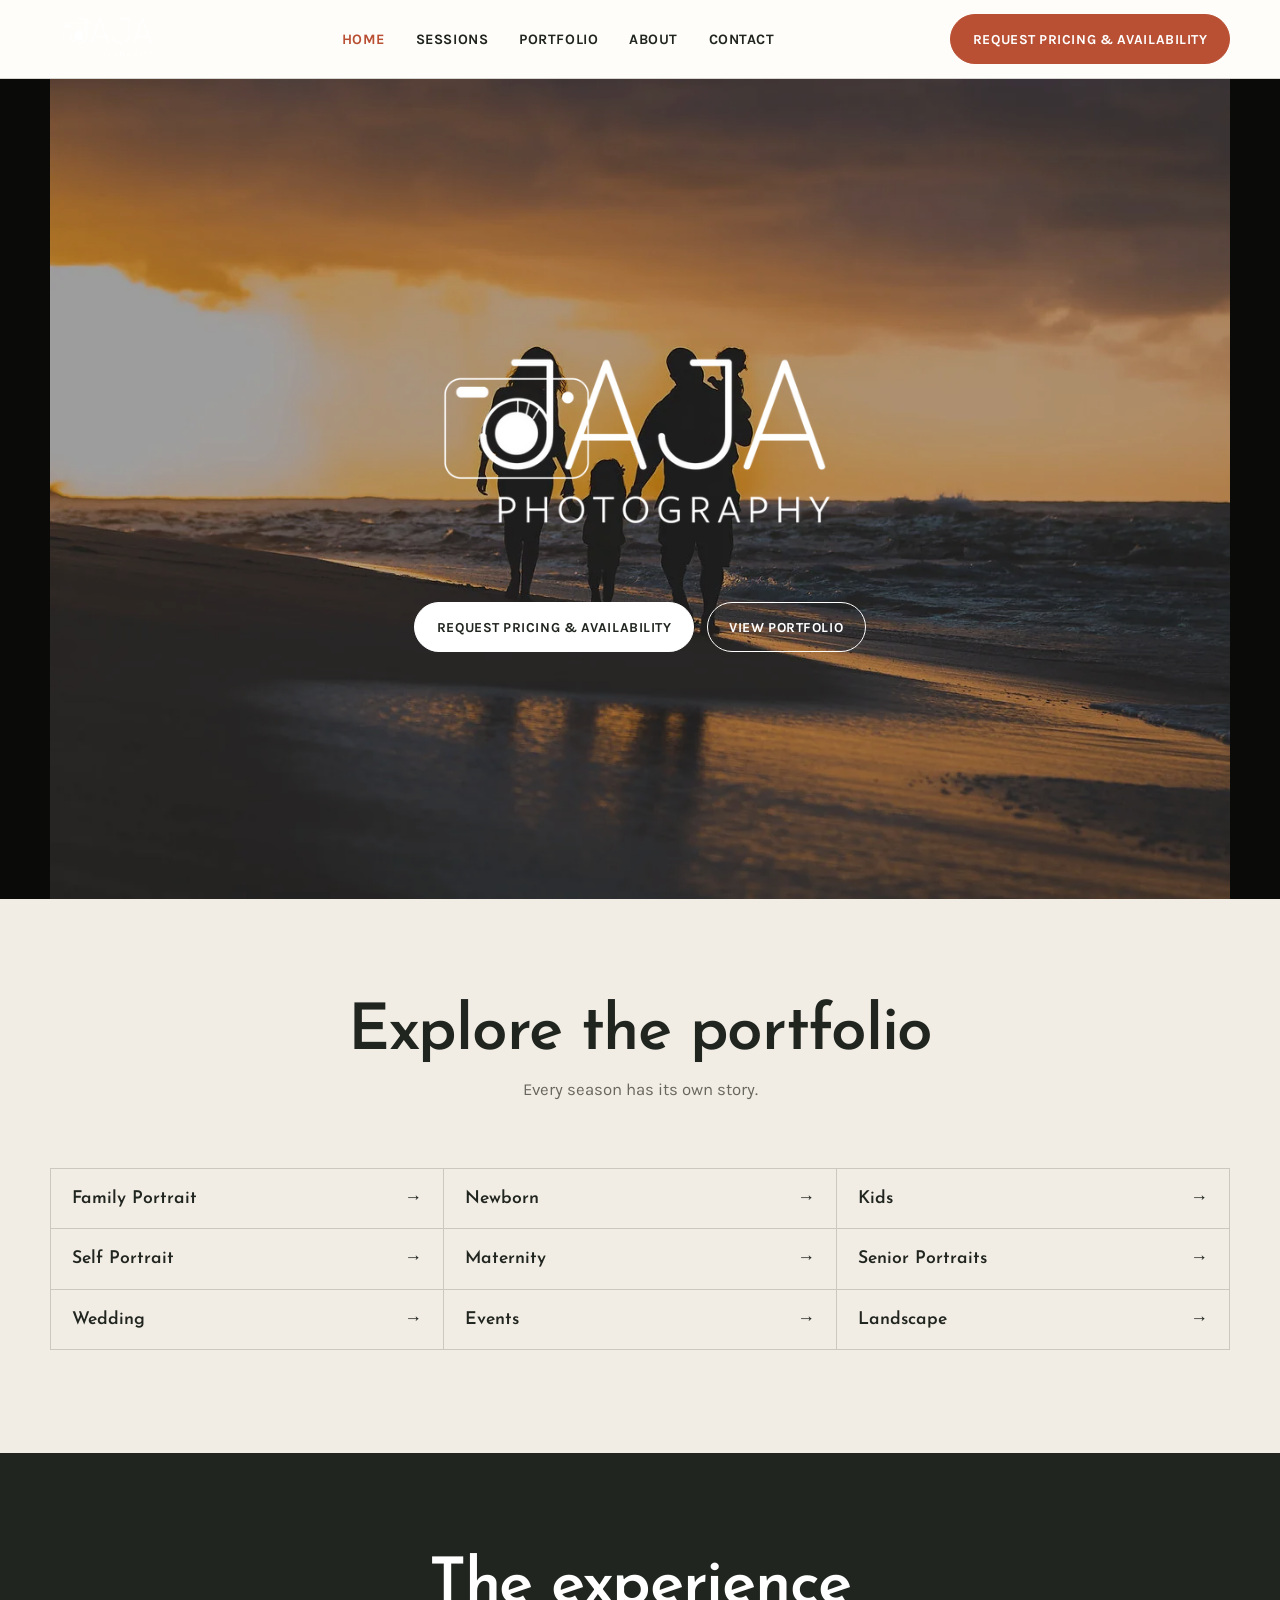
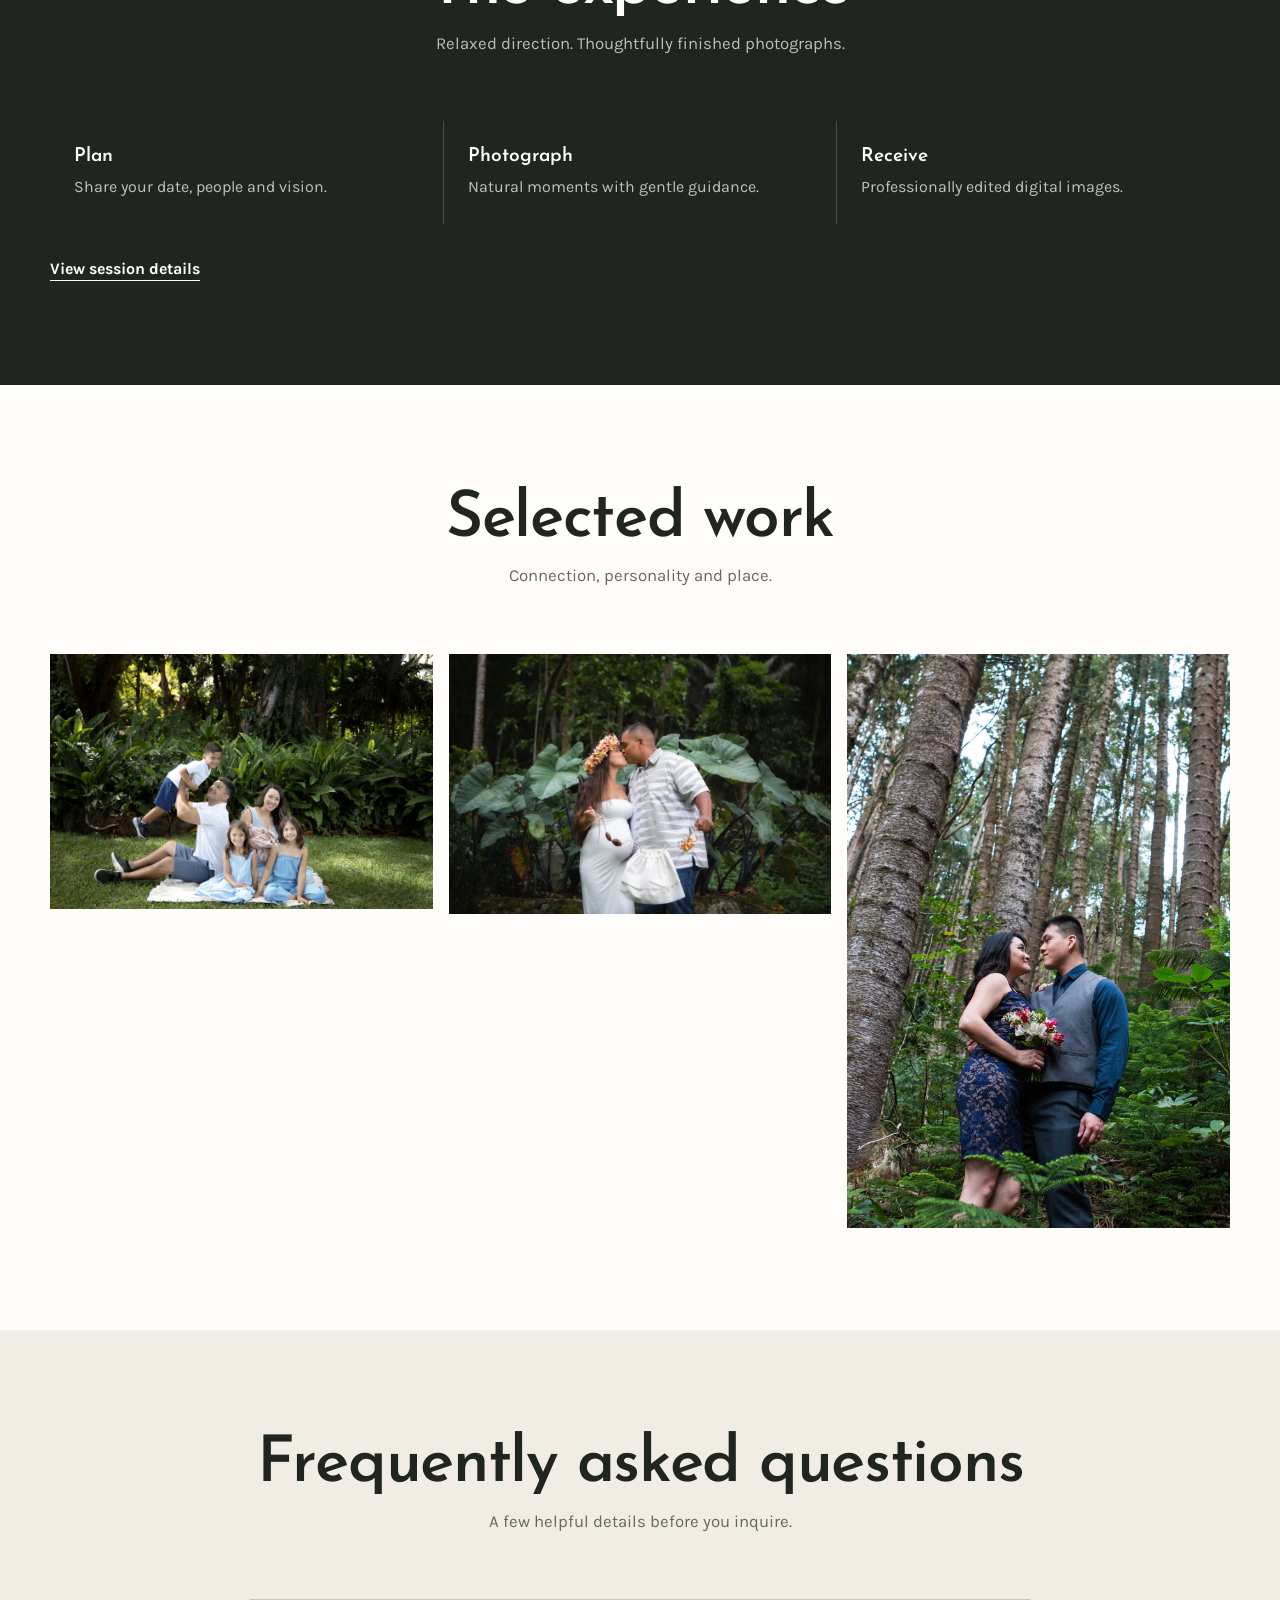
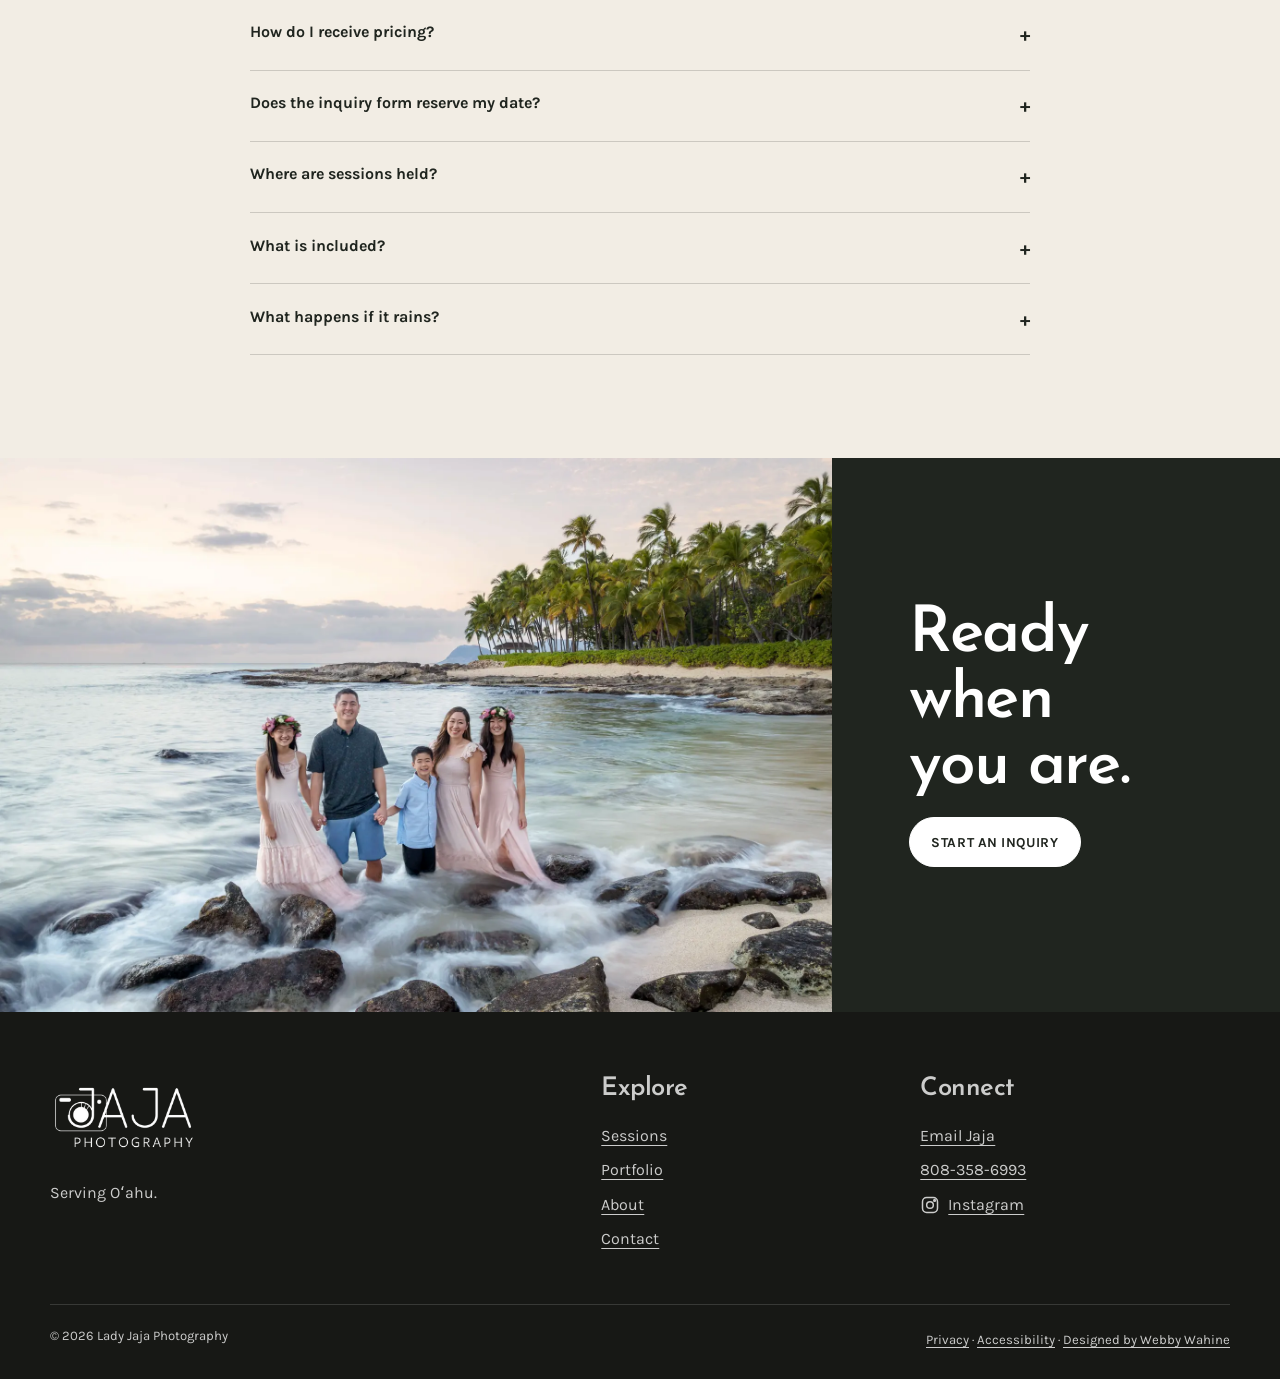
==== commit 8079a4cb: "Add files via upload redesign: simplify layout, fix image cropping and rebuild contact page" ====
--- a/index.html
+++ b/index.html
@@ -1,20 +1,17 @@
 <!doctype html><html lang="en"><head><meta charset="utf-8"><meta name="viewport" content="width=device-width,initial-scale=1"><title>Oʻahu Portrait & Family Photographer | Lady Jaja Photography</title><meta name="description" content="Natural family, newborn, maternity, senior, wedding and event photography serving Oʻahu."><link rel="canonical" href="https://www.ladyjajaphotography.com/"><meta property="og:title" content="Lady Jaja Photography | Oʻahu Photographer"><meta property="og:description" content="Warm, natural photography for the people and moments you want to remember."><meta property="og:type" content="website"><meta property="og:url" content="https://www.ladyjajaphotography.com/"><meta property="og:image" content="https://www.ladyjajaphotography.com/assets/images/home-01.webp"><meta name="twitter:card" content="summary_large_image"><link rel="icon" href="assets/images/home-02.png" type="image/png"><link rel="stylesheet" href="assets/css/styles.css"><script type="application/ld+json">{"@context":"https://schema.org","@type":"ProfessionalService","name":"Lady Jaja Photography","url":"https://www.ladyjajaphotography.com/","email":"ladyjajaphotography@gmail.com","telephone":"+1-808-358-6993","areaServed":{"@type":"Place","name":"Oʻahu, Hawaiʻi"},"sameAs":["https://www.instagram.com/ladyjajaphotography/"]}</script></head><body>
-<a class="skip-link" href="#main">Skip to content</a><header class="site-header"><div class="container header-inner"><a class="brand" href="index.html" aria-label="Lady Jaja Photography home"><img src="assets/images/home-02.png" alt="Lady Jaja Photography" width="237" height="138"></a><button class="menu-toggle" type="button" aria-expanded="false" aria-controls="site-nav" aria-label="Open navigation"><span></span></button><nav class="site-nav" id="site-nav" aria-label="Main navigation"><ul class="nav-list"><li><a href="index.html" aria-current="page">Home</a></li><li><a href="sessions.html">Sessions</a></li><li><a href="portfolio.html">Portfolio</a></li><li><a href="about.html">About</a></li><li><a href="contact.html">Contact</a></li></ul></nav><a class="btn header-cta" href="contact.html">Request Pricing & Availability</a></div></header>
+<a class="skip-link" href="#main">Skip to content</a><header class="site-header"><div class="container header-inner"><a class="brand" href="index.html" aria-label="Lady Jaja Photography home"><img src="assets/images/home-02.png" alt="Lady Jaja Photography"></a><button class="menu-toggle" type="button" aria-expanded="false" aria-controls="site-nav" aria-label="Open navigation"><span></span></button><nav class="site-nav" id="site-nav" aria-label="Main navigation"><ul class="nav-list"><li><a href="index.html" aria-current="page">Home</a></li><li><a href="sessions.html">Sessions</a></li><li><a href="portfolio.html">Portfolio</a></li><li><a href="about.html">About</a></li><li><a href="contact.html">Contact</a></li></ul></nav><a class="btn header-cta" href="contact.html">Request Pricing & Availability</a></div></header>
 <main id="main">
-<section class="hero hero--restored"><div class="hero-media"><img src="assets/images/home-01.webp" alt="Family walking together at sunset on an Oʻahu beach" fetchpriority="high"></div><div class="container hero-content"><p class="eyebrow">Serving Oʻahu</p><h1>Photographs that feel like your people.</h1><p class="lead">Warm, natural images of the connection, personality and milestones you never want to forget.</p><div class="button-row"><a class="btn btn--light" href="contact.html">Request Pricing & Availability</a><a class="text-link text-link--light" href="portfolio.html">View the portfolio</a></div></div></section>
-<section class="section home-intro"><div class="narrow reveal"><p class="eyebrow">Lady Jaja Photography</p><h2>Come as you are. I’ll help with the rest.</h2><p class="lead">You do not need to know how to pose or keep every moment perfectly composed. Jaja offers gentle direction, makes space for real connection and photographs the story as it naturally unfolds.</p><a class="text-link" href="about.html">Meet Jaja</a></div></section>
-<section class="section section--cream home-categories"><div class="container"><div class="section-heading reveal"><div><p class="eyebrow">Explore the portfolio</p><h2>Every season has its own story.</h2></div><p>Choose a collection to see the photographs Jaja shares for that type of session.</p></div><div class="category-grid">
-<a class="category-card" href="portfolio.html#family"><span class="category-card__image"><img src="assets/images/family-stories-01.webp" alt="Family portrait on Oʻahu" loading="lazy"></span><strong>Family Portrait</strong></a>
-<a class="category-card" href="portfolio.html#newborn"><span class="category-card__image"><img src="assets/images/kids-06.webp" alt="Newborn resting in a parent’s hands" loading="lazy"></span><strong>Newborn</strong></a>
-<a class="category-card" href="portfolio.html#kids"><span class="category-card__image"><img src="assets/images/kids-10.webp" alt="Child portrait on an Oʻahu beach" loading="lazy"></span><strong>Kids</strong></a>
-<a class="category-card" href="portfolio.html#portraits"><span class="category-card__image"><img src="assets/images/portraits-01.webp" alt="Individual portrait by Lady Jaja Photography" loading="lazy"></span><strong>Self Portrait</strong></a>
-<a class="category-card" href="portfolio.html#maternity"><span class="category-card__image"><img src="assets/images/maternity-07.webp" alt="Maternity portrait surrounded by tropical roots" loading="lazy"></span><strong>Maternity</strong></a>
-<a class="category-card" href="portfolio.html#seniors"><span class="category-card__image"><img src="assets/images/seniors-08.webp" alt="Senior portrait in a natural Oʻahu setting" loading="lazy"></span><strong>Senior Portraits</strong></a>
-<a class="category-card" href="portfolio.html#weddings"><span class="category-card__image"><img src="assets/images/weddings-04.webp" alt="Wedding portrait on Oʻahu" loading="lazy"></span><strong>Wedding</strong></a>
-<a class="category-card" href="portfolio.html#events"><span class="category-card__image"><img src="assets/images/events-04.webp" alt="Event photographed by Lady Jaja Photography" loading="lazy"></span><strong>Events</strong></a>
-<a class="category-card" href="portfolio.html#landscape"><span class="category-card__image"><img src="assets/images/creative-01.webp" alt="Landscape photographed by Lady Jaja Photography" loading="lazy"></span><strong>Landscape</strong></a>
-</div></div></section>
-<section class="section section--ink experience-clean"><div class="container"><div class="section-heading"><div><p class="eyebrow">The experience</p><h2>Relaxed in the moment. Thoughtful in every detail.</h2></div><p>Tell Jaja what you are celebrating, who will be there and the feeling you want your photographs to carry. She will respond with availability, current pricing and the right next steps for your session.</p></div><div class="experience-clean__links"><a class="btn btn--light" href="contact.html">Start an inquiry</a><a class="text-link text-link--light" href="sessions.html">What sessions include</a></div></div></section>
-<section class="section"><div class="container selected-work"><div class="section-heading"><div><p class="eyebrow">Selected work</p><h2>Full frames. Real connection.</h2></div><a class="text-link" href="portfolio.html">See every collection</a></div><div class="selected-work__grid"><button type="button" data-lightbox aria-label="Enlarge family photograph"><img src="assets/images/family-02.webp" alt="Family relaxing together outdoors" loading="lazy"></button><button type="button" data-lightbox aria-label="Enlarge maternity photograph"><img src="assets/images/maternity-04.webp" alt="Couple sharing a quiet maternity moment" loading="lazy"></button><button type="button" data-lightbox aria-label="Enlarge wedding photograph"><img src="assets/images/weddings-05.webp" alt="Couple photographed together beneath tall trees" loading="lazy"></button></div></div></section>
-<section class="editorial-cta editorial-cta--clean"><img src="assets/images/family-stories-27.webp" alt="Family standing together at the shoreline on Oʻahu" loading="lazy"><div><p class="eyebrow">Your people · Your season · Your story</p><h2>Let’s make something meaningful.</h2><a class="btn btn--light" href="contact.html">Request Pricing & Availability</a></div></section>
-</main><footer class="site-footer"><div class="container"><div class="footer-grid"><div class="footer-brand"><img src="assets/images/home-02.png" alt="Lady Jaja Photography"><p>Natural family, portrait and celebration photography serving Oʻahu.</p></div><div><h3>Explore</h3><ul class="footer-links"><li><a href="sessions.html">Sessions</a></li><li><a href="portfolio.html">Portfolio</a></li><li><a href="about.html">About</a></li><li><a href="contact.html">Contact</a></li></ul></div><div><h3>Connect</h3><ul class="footer-links"><li><a href="mailto:ladyjajaphotography@gmail.com">Email Jaja</a></li><li><a href="tel:+18083586993">808-358-6993</a></li><li><a href="https://www.instagram.com/ladyjajaphotography/" target="_blank" rel="noopener noreferrer">Instagram</a></li></ul></div></div><div class="footer-bottom"><span>© <span data-year></span> Lady Jaja Photography</span><span><a href="privacy.html">Privacy</a> · <a href="accessibility.html">Accessibility</a> · <a href="https://www.webbywahine.com/" target="_blank" rel="noopener noreferrer">Designed by Webby Wahine</a></span></div></div></footer><div class="lightbox" role="dialog" aria-modal="true" aria-label="Enlarged photograph" aria-hidden="true"><button class="lightbox-close" type="button" aria-label="Close image">×</button><img src="assets/images/home-01.webp" alt=""></div><script src="assets/js/site.js" defer></script></body></html>
+<section class="home-hero"><img class="home-hero__photo" src="assets/images/home-01.webp" alt="Family walking together at sunset on an Oʻahu beach" fetchpriority="high"><div class="home-hero__content"><img class="home-hero__logo" src="assets/images/home-02.png" alt="Lady Jaja Photography"><div class="button-row"><a class="btn btn--light" href="contact.html">Request Pricing & Availability</a><a class="btn btn--outline-light" href="portfolio.html">View Portfolio</a></div></div></section>
+
+<section class="section section--cream"><div class="container"><header class="title-block"><h2>Explore the portfolio</h2><p>Every season has its own story.</p></header><nav class="category-index" aria-label="Photography categories"><a href="portfolio.html#family">Family Portrait <span>→</span></a><a href="portfolio.html#newborn">Newborn <span>→</span></a><a href="portfolio.html#kids">Kids <span>→</span></a><a href="portfolio.html#portraits">Self Portrait <span>→</span></a><a href="portfolio.html#maternity">Maternity <span>→</span></a><a href="portfolio.html#seniors">Senior Portraits <span>→</span></a><a href="portfolio.html#weddings">Wedding <span>→</span></a><a href="portfolio.html#events">Events <span>→</span></a><a href="portfolio.html#landscape">Landscape <span>→</span></a></nav></div></section>
+
+<section class="section section--ink"><div class="container"><header class="title-block title-block--light"><h2>The experience</h2><p>Relaxed direction. Thoughtfully finished photographs.</p></header><div class="simple-features"><div><strong>Plan</strong><span>Share your date, people and vision.</span></div><div><strong>Photograph</strong><span>Natural moments with gentle guidance.</span></div><div><strong>Receive</strong><span>Professionally edited digital images.</span></div></div><a class="text-link text-link--light" href="sessions.html">View session details</a></div></section>
+
+<section class="section"><div class="container"><header class="title-block"><h2>Selected work</h2><p>Connection, personality and place.</p></header><div class="selected-work__grid"><button type="button" data-lightbox aria-label="Enlarge family photograph"><img src="assets/images/family-02.webp" alt="Family relaxing together outdoors" loading="lazy"></button><button type="button" data-lightbox aria-label="Enlarge maternity photograph"><img src="assets/images/maternity-04.webp" alt="Couple sharing a quiet maternity moment" loading="lazy"></button><button type="button" data-lightbox aria-label="Enlarge wedding photograph"><img src="assets/images/weddings-05.webp" alt="Couple photographed together beneath tall trees" loading="lazy"></button></div></div></section>
+
+<section class="section section--cream"><div class="narrow"><header class="title-block"><h2>Frequently asked questions</h2><p>A few helpful details before you inquire.</p></header><div class="faq-list"><div class="faq-item"><button type="button" aria-expanded="false">How do I receive pricing?</button><div class="faq-answer"><div><p>Submit an inquiry with your session type, preferred date and group size. Jaja will share the most relevant current options privately.</p></div></div></div><div class="faq-item"><button type="button" aria-expanded="false">Does the inquiry form reserve my date?</button><div class="faq-answer"><div><p>No. Your date is confirmed only after Jaja responds and the booking steps are completed.</p></div></div></div><div class="faq-item"><button type="button" aria-expanded="false">Where are sessions held?</button><div class="faq-answer"><div><p>Sessions are offered on Oʻahu. Share your preferred setting in the inquiry and Jaja will confirm the location.</p></div></div></div><div class="faq-item"><button type="button" aria-expanded="false">What is included?</button><div class="faq-answer"><div><p>Sessions include photography time, professional editing and high-resolution digital photographs. Exact coverage is confirmed before booking.</p></div></div></div><div class="faq-item"><button type="button" aria-expanded="false">What happens if it rains?</button><div class="faq-answer"><div><p>Weather decisions are made directly with Jaja based on the location and conditions. Final rain and rescheduling terms still need Jaja’s approval.</p></div></div></div></div></div></section>
+
+<section class="cta-clean"><img src="assets/images/family-stories-27.webp" alt="Family standing together at the shoreline on Oʻahu" loading="lazy"><div><h2>Ready when you are.</h2><a class="btn btn--light" href="contact.html">Start an Inquiry</a></div></section>
+</main>
+<footer class="site-footer"><div class="container"><div class="footer-grid"><div class="footer-brand"><img src="assets/images/home-02.png" alt="Lady Jaja Photography"><p>Serving Oʻahu.</p></div><div><h3>Explore</h3><ul class="footer-links"><li><a href="sessions.html">Sessions</a></li><li><a href="portfolio.html">Portfolio</a></li><li><a href="about.html">About</a></li><li><a href="contact.html">Contact</a></li></ul></div><div><h3>Connect</h3><ul class="footer-links"><li><a href="mailto:ladyjajaphotography@gmail.com">Email Jaja</a></li><li><a href="tel:+18083586993">808-358-6993</a></li><li><a class="instagram-link" href="https://www.instagram.com/ladyjajaphotography?igshid=pebsprfggkbb" target="_blank" rel="noopener noreferrer" aria-label="Lady Jaja Photography on Instagram"><svg viewBox="0 0 24 24" aria-hidden="true"><rect x="3" y="3" width="18" height="18" rx="5"></rect><circle cx="12" cy="12" r="4"></circle><circle cx="17.5" cy="6.5" r="1"></circle></svg>Instagram</a></li></ul></div></div><div class="footer-bottom"><span>© <span data-year></span> Lady Jaja Photography</span><span><a href="privacy.html">Privacy</a> · <a href="accessibility.html">Accessibility</a> · <a href="https://www.webbywahine.com/" target="_blank" rel="noopener noreferrer">Designed by Webby Wahine</a></span></div></div></footer>
+<div class="lightbox" role="dialog" aria-modal="true" aria-label="Enlarged photograph" aria-hidden="true"><button class="lightbox-close" type="button" aria-label="Close image">×</button><img src="assets/images/home-01.webp" alt=""></div><script src="assets/js/site.js" defer></script></body></html>
--- a/assets/css/styles.css
+++ b/assets/css/styles.css
@@ -1,372 +1,19 @@
-@import url('https://fonts.googleapis.com/css2?family=Instrument+Sans:wght@400;500;600;700&family=Young+Serif&display=swap');
-
-:root {
-  --ink: #283026;
-  --muted: #67665d;
-  --cream: #f3ede3;
-  --paper: #fffdf8;
-  --sand: #dcc7ab;
-  --terracotta: #b45138;
-  --terracotta-dark: #843620;
-  --olive: #697157;
-  --line: rgba(39, 35, 31, .16);
-  --shadow: 0 22px 55px rgba(58, 42, 32, .14);
-  --serif: 'Young Serif', Georgia, 'Times New Roman', serif;
-  --sans: 'Instrument Sans', ui-sans-serif, system-ui, -apple-system, BlinkMacSystemFont, 'Segoe UI', sans-serif;
-}
-
-* { box-sizing: border-box; }
-html { scroll-behavior: smooth; }
-body { margin: 0; color: var(--ink); background: var(--paper); font: 400 1rem/1.7 var(--sans); }
-body.nav-open, body.modal-open { overflow: hidden; }
-img { display: block; width: 100%; height: auto; }
-a { color: inherit; }
-button, input, select, textarea { font: inherit; }
-:focus-visible { outline: 3px solid #1f62a3; outline-offset: 3px; }
-.skip-link { position: fixed; top: .75rem; left: .75rem; z-index: 9999; transform: translateY(-160%); background: var(--ink); color: white; padding: .7rem 1rem; }
-.skip-link:focus { transform: none; }
-.container { width: min(1180px, calc(100% - 2rem)); margin-inline: auto; }
-.narrow { width: min(760px, calc(100% - 2rem)); margin-inline: auto; }
-.section { padding: clamp(4.5rem, 8vw, 8rem) 0; }
-.section--cream { background: radial-gradient(circle at 8% 12%, rgba(180,81,56,.09), transparent 24rem), var(--cream); }
-.section--ink { background: var(--ink); color: var(--paper); }
-.eyebrow { margin: 0 0 .75rem; color: var(--terracotta); font-size: .78rem; font-weight: 700; letter-spacing: .17em; text-transform: uppercase; }
-.section--ink .eyebrow { color: #e8ad9e; }
-h1, h2, h3 { margin: 0 0 1rem; font-family: var(--serif); font-weight: 400; line-height: 1.01; letter-spacing: -.02em; text-wrap: balance; }
-h1 { font-size: clamp(3rem, 7vw, 6.8rem); }
-h2 { font-size: clamp(2.3rem, 5vw, 4.5rem); }
-h3 { font-size: clamp(1.4rem, 2.4vw, 2rem); }
-p { margin: 0 0 1rem; }
-.lead { font-size: clamp(1.15rem, 2vw, 1.45rem); line-height: 1.55; }
-.muted { color: var(--muted); }
-.kicker-line { display: flex; align-items: center; gap: .8rem; }
-.kicker-line::before { content: ''; width: 2.75rem; height: 1px; background: currentColor; }
-
-.site-header { position: sticky; top: 0; z-index: 1000; background: rgba(255, 253, 249, .93); border-bottom: 1px solid var(--line); backdrop-filter: blur(16px); }
-.header-inner { min-height: 82px; display: grid; grid-template-columns: auto 1fr auto; align-items: center; gap: 2rem; }
-.brand { display: inline-flex; align-items: center; text-decoration: none; }
-.brand img { width: 116px; max-height: 66px; object-fit: contain; filter: brightness(.35); }
-.nav-list { display: flex; justify-content: center; align-items: center; gap: clamp(1rem, 2.4vw, 2.25rem); margin: 0; padding: 0; list-style: none; }
-.nav-list a { position: relative; padding: .5rem 0; text-decoration: none; font-size: .85rem; font-weight: 650; letter-spacing: .08em; text-transform: uppercase; }
-.nav-list a::after { content: ''; position: absolute; left: 0; right: 0; bottom: .15rem; height: 1px; background: var(--terracotta); transform: scaleX(0); transition: transform .25s ease; }
-.nav-list a:hover::after, .nav-list a[aria-current='page']::after { transform: scaleX(1); }
-.menu-toggle { display: none; width: 46px; height: 46px; border: 1px solid var(--line); border-radius: 50%; background: transparent; color: var(--ink); }
-.menu-toggle span, .menu-toggle::before, .menu-toggle::after { content: ''; display: block; width: 20px; height: 1px; margin: 5px auto; background: currentColor; transition: .25s ease; }
-
-.btn { display: inline-flex; min-height: 48px; align-items: center; justify-content: center; gap: .65rem; border: 1px solid var(--terracotta); border-radius: 999px; padding: .75rem 1.3rem; background: var(--terracotta); color: white; text-decoration: none; font-size: .84rem; font-weight: 750; letter-spacing: .06em; text-transform: uppercase; transition: transform .2s ease, background .2s ease, border-color .2s ease; }
-.btn:hover { transform: translateY(-2px); background: var(--terracotta-dark); border-color: var(--terracotta-dark); }
-.btn--outline { background: transparent; color: var(--ink); border-color: currentColor; }
-.btn--outline:hover { background: var(--ink); color: white; }
-.btn--light { background: var(--paper); color: var(--ink); border-color: var(--paper); }
-.button-row { display: flex; flex-wrap: wrap; gap: .75rem; margin-top: 1.7rem; }
-.text-link { display: inline-flex; align-items: center; gap: .55rem; color: var(--terracotta-dark); font-weight: 750; text-decoration-thickness: 1px; text-underline-offset: .3em; }
-.text-link::after { content: '→'; transition: transform .2s ease; }
-.text-link:hover::after { transform: translateX(4px); }
-
-.hero { position: relative; min-height: min(820px, calc(100svh - 82px)); display: grid; align-items: end; overflow: hidden; background: #44362d; color: white; }
-.hero-media { position: absolute; inset: 0; }
-.hero-media img { width: 100%; height: 100%; object-fit: contain; object-position: center; animation: hero-drift 16s ease-out both; }
-.hero::after { content: ''; position: absolute; inset: 0; background: linear-gradient(180deg, rgba(20,17,14,.08) 15%, rgba(20,17,14,.18) 52%, rgba(20,17,14,.78) 100%); }
-.hero-content { position: relative; z-index: 1; max-width: 850px; padding: clamp(5rem, 10vw, 9rem) 0 clamp(4rem, 8vw, 7rem); }
-.hero h1 { max-width: 780px; }
-.hero .lead { max-width: 680px; color: rgba(255,255,255,.9); }
-.hero .eyebrow { color: #f3c9bd; }
-@keyframes hero-drift { from { transform: scale(1.05); } to { transform: scale(1); } }
-
-.intro-grid, .split-grid { display: grid; grid-template-columns: .9fr 1.1fr; gap: clamp(2rem, 6vw, 6rem); align-items: center; }
-.portrait-stack { position: relative; padding: 0 0 3rem 3rem; }
-.portrait-stack::before { content: ''; position: absolute; left: 0; bottom: 0; width: 70%; height: 72%; background: var(--sand); }
-.portrait-stack img { position: relative; width: 100%; height: auto; object-fit: contain; box-shadow: var(--shadow); }
-.signature { font: 400 1.6rem/1.2 var(--serif); letter-spacing: -.015em; color: var(--terracotta); }
-
-/* Editorial homepage */
-.editorial-hero { min-height: calc(100svh - 82px); display: grid; grid-template-columns: minmax(360px, .82fr) minmax(0, 1.18fr); background: var(--cream); overflow: hidden; }
-.editorial-hero__copy { display: flex; flex-direction: column; justify-content: center; padding: clamp(3rem, 7vw, 8rem); }
-.editorial-hero__copy h1 { max-width: 720px; font-size: clamp(4rem, 7.4vw, 8.6rem); line-height: .86; }
-.editorial-hero__copy h1 em { color: var(--terracotta); font-style: normal; font-weight: 400; }
-.editorial-hero__copy .lead { max-width: 620px; }
-.editorial-hero__image { position: relative; display: grid; place-items: center; min-height: 650px; margin: 0; padding: clamp(1rem, 2.5vw, 2.5rem); background: var(--ink); }
-.editorial-hero__image img { width: 100%; height: 100%; max-height: calc(100svh - 130px); object-fit: contain; animation: editorial-focus 1.25s cubic-bezier(.2,.7,.2,1) both; }
-.editorial-hero__image figcaption { position: absolute; right: 1rem; bottom: .75rem; color: rgba(255,255,255,.72); font-size: .72rem; font-weight: 700; letter-spacing: .16em; text-transform: uppercase; writing-mode: vertical-rl; }
-@keyframes editorial-focus { from { opacity: 0; transform: scale(1.025); } to { opacity: 1; transform: none; } }
-
-.editorial-intro__grid { display: grid; grid-template-columns: minmax(280px, .72fr) minmax(0, 1fr); align-items: center; gap: clamp(3rem, 9vw, 9rem); }
-.editorial-intro__portrait { position: relative; max-width: 470px; margin-inline: auto; }
-.editorial-intro__portrait::after { content: ''; position: absolute; z-index: -1; inset: 12% -10% -5% 18%; border-radius: 48% 52% 44% 56%; background: var(--sand); transform: rotate(-3deg); }
-.editorial-intro__portrait img { max-height: 720px; object-fit: contain; }
-.editorial-number { position: absolute; z-index: 1; top: -1rem; left: -2rem; color: var(--terracotta); font: 400 clamp(3rem,6vw,6rem)/1 var(--serif); }
-.editorial-intro__copy { max-width: 680px; }
-
-.story-frame { position: relative; display: grid; grid-template-columns: minmax(0, 1.5fr) minmax(300px, .5fr); align-items: center; width: min(1500px, 100%); margin-inline: auto; background: var(--ink); color: white; }
-.story-frame > img { width: 100%; height: auto; max-height: 820px; object-fit: contain; background: #111; }
-.story-frame__caption { padding: clamp(2rem, 5vw, 5rem); }
-.story-frame__caption span { display: block; margin-bottom: 1rem; color: #edb6a7; font-size: .78rem; font-weight: 700; letter-spacing: .15em; text-transform: uppercase; }
-.story-frame__caption strong { display: block; font: 400 clamp(2rem,4vw,4.6rem)/1.03 var(--serif); }
-
-.editorial-heading { display: grid; grid-template-columns: minmax(0,1.2fr) minmax(250px,.8fr); gap: clamp(2rem,7vw,7rem); align-items: end; margin-bottom: clamp(3rem,6vw,6rem); }
-.editorial-heading > p, .editorial-heading > a { max-width: 520px; justify-self: end; }
-.section--ink .editorial-heading > p { color: rgba(255,255,255,.72); }
-.editorial-services { display: grid; gap: clamp(3rem,8vw,8rem); }
-.editorial-service { position: relative; display: grid; grid-template-columns: minmax(0,1.25fr) minmax(280px,.75fr); gap: clamp(2rem,7vw,7rem); align-items: center; color: inherit; text-decoration: none; }
-.editorial-service--reverse { grid-template-columns: minmax(280px,.75fr) minmax(0,1.25fr); }
-.editorial-service--reverse img { grid-column: 2; grid-row: 1; }
-.editorial-service--reverse > div { grid-column: 1; grid-row: 1; }
-.editorial-service img { width: 100%; max-height: 680px; object-fit: contain; background: #e4ddd2; transition: transform .6s cubic-bezier(.2,.7,.2,1); }
-.editorial-service:hover img { transform: scale(.985); }
-.editorial-service h3 { font-size: clamp(2.2rem,4.8vw,5.2rem); }
-.editorial-service__number { position: absolute; z-index: 1; top: -1.5rem; left: -.5rem; display: grid; place-items: center; width: 4rem; height: 4rem; border-radius: 50%; background: var(--terracotta); color: white; font-weight: 700; }
-.editorial-service--reverse .editorial-service__number { right: -.5rem; left: auto; }
-
-.experience-grid { display: grid; grid-template-columns: repeat(3, 1fr); gap: 1px; background: rgba(255,255,255,.25); }
-.experience-card { min-height: 390px; padding: clamp(2rem,4vw,4rem); background: var(--ink); }
-.experience-card > span { display: block; margin-bottom: clamp(4rem,8vw,8rem); color: #edb6a7; font-size: .78rem; font-weight: 700; letter-spacing: .15em; }
-.experience-card p { color: rgba(255,255,255,.72); }
-
-.editorial-gallery { display: grid; grid-template-columns: 1.15fr .7fr 1.15fr; gap: 1rem; align-items: center; }
-.editorial-gallery button { border: 0; padding: 0; background: var(--cream); cursor: zoom-in; }
-.editorial-gallery img { width: 100%; height: auto; max-height: 720px; object-fit: contain; transition: transform .4s ease; }
-.editorial-gallery button:hover img { transform: scale(.985); }
-
-.editorial-cta { display: grid; grid-template-columns: minmax(0,1.2fr) minmax(320px,.8fr); min-height: 620px; background: var(--terracotta-dark); color: white; }
-.editorial-cta > img { width: 100%; height: 100%; max-height: 760px; object-fit: contain; background: #181612; }
-.editorial-cta > div { display: flex; flex-direction: column; justify-content: center; align-items: flex-start; padding: clamp(3rem,7vw,8rem); }
-.editorial-cta h2 { font-size: clamp(3rem,6vw,6.5rem); }
-.editorial-cta .eyebrow { color: #f2c1b3; }
-
-.card-grid { display: grid; grid-template-columns: repeat(4, 1fr); gap: 1.15rem; margin-top: 2.5rem; }
-.service-card { display: grid; grid-template-rows: auto 1fr; overflow: hidden; border: 1px solid var(--line); border-radius: 8rem 8rem 1.25rem 1.25rem; background: var(--paper); color: var(--ink); text-decoration: none; box-shadow: 0 16px 36px rgba(58,42,32,.08); transition: transform .3s ease, box-shadow .3s ease; }
-.service-card-media { display: grid; place-items: center; aspect-ratio: 4/5; overflow: hidden; background: #e5ded3; }
-.service-card img { width: 100%; height: 100%; object-fit: contain; transition: transform .6s cubic-bezier(.2,.7,.2,1); }
-.service-card-content { display: flex; flex-direction: column; align-items: flex-start; padding: 1.5rem; }
-.service-card-content .text-link { margin-top: auto; }
-.service-card:hover { transform: translateY(-6px); box-shadow: var(--shadow); }
-.service-card:hover img { transform: scale(1.045); }
-.service-card p { color: var(--muted); font-size: .94rem; }
-
-.mosaic { columns: 3 250px; column-gap: .85rem; margin-top: 2.5rem; }
-.mosaic button { display: block; width: 100%; margin: 0 0 .85rem; break-inside: avoid; overflow: hidden; border: 0; padding: 0; background: #e5ded3; cursor: zoom-in; }
-.mosaic img { width: 100%; height: auto; object-fit: contain; transition: transform .45s ease, filter .45s ease; }
-.mosaic button:hover img { transform: scale(1.035); filter: saturate(1.06); }
-
-.process-grid { display: grid; grid-template-columns: repeat(3, 1fr); gap: 2rem; margin-top: 3rem; counter-reset: steps; }
-.process-step { border-top: 1px solid rgba(255,255,255,.32); padding-top: 1.5rem; counter-increment: steps; }
-.process-step::before { content: '0' counter(steps); display: block; margin-bottom: 2rem; color: #e7ad9d; font-size: .78rem; font-weight: 750; letter-spacing: .15em; }
-.process-step p { color: rgba(255,255,255,.72); }
-
-.trust-strip { display: grid; grid-template-columns: repeat(4, 1fr); gap: 1px; background: var(--line); border: 1px solid var(--line); }
-.trust-item { background: var(--paper); padding: 1.5rem; text-align: center; }
-.trust-item strong { display: block; font-family: var(--serif); font-size: 1.25rem; font-weight: 400; }
-
-.faq-list { border-top: 1px solid var(--line); }
-.faq-item { border-bottom: 1px solid var(--line); }
-.faq-item button { width: 100%; display: flex; justify-content: space-between; align-items: center; gap: 1rem; border: 0; padding: 1.35rem 0; background: transparent; color: var(--ink); text-align: left; font-weight: 700; cursor: pointer; }
-.faq-item button::after { content: '+'; font-size: 1.5rem; font-weight: 300; }
-.faq-item button[aria-expanded='true']::after { content: '−'; }
-.faq-answer { display: grid; grid-template-rows: 0fr; transition: grid-template-rows .3s ease; }
-.faq-answer > div { overflow: hidden; }
-.faq-item button[aria-expanded='true'] + .faq-answer { grid-template-rows: 1fr; }
-.faq-answer p { padding: 0 2.5rem 1.25rem 0; color: var(--muted); }
-
-.cta-banner { position: relative; min-height: 580px; display: grid; place-items: center; overflow: hidden; color: white; text-align: center; }
-.cta-banner img { position: absolute; inset: 0; width: 100%; height: 100%; object-fit: contain; }
-.cta-banner::after { content: ''; position: absolute; inset: 0; background: rgba(27,22,19,.56); }
-.cta-content { position: relative; z-index: 1; max-width: 760px; padding: 4rem 1rem; }
-
-.page-hero { padding: clamp(5rem, 10vw, 8rem) 0 3.5rem; background: var(--cream); }
-.page-hero h1 { max-width: 900px; }
-.page-hero p { max-width: 720px; }
-.page-hero--image { min-height: 560px; display: grid; align-items: end; position: relative; overflow: hidden; color: white; background: #43372f; }
-.page-hero--image > img { position: absolute; inset: 0; width: 100%; height: 100%; object-fit: contain; }
-.page-hero--image::after { content: ''; position: absolute; inset: 0; background: linear-gradient(180deg, rgba(15,12,10,.15), rgba(15,12,10,.75)); }
-.page-hero--image .container { position: relative; z-index: 1; padding-bottom: 4rem; }
-
-.session-list { display: grid; gap: 5rem; }
-.session-inclusions { padding: clamp(3rem,6vw,6rem) 0; background: var(--ink); color: white; }
-.session-inclusions .container { display: grid; grid-template-columns: 1.15fr .85fr; gap: clamp(2rem,7vw,7rem); align-items: end; }
-.session-inclusions__intro p:not(.eyebrow) { color: rgba(255,255,255,.74); }
-.session-inclusions__intro strong { color: white; }
-.session-inclusions__list { display: grid; border-top: 1px solid rgba(255,255,255,.28); }
-.session-inclusions__list span { padding: 1rem 0; border-bottom: 1px solid rgba(255,255,255,.28); font-weight: 600; }
-.session-row { display: grid; grid-template-columns: 1fr 1fr; gap: clamp(2rem,6vw,6rem); align-items: center; }
-.session-row:nth-child(even) .session-image { order: 2; }
-.session-image { display: grid; place-items: center; overflow: hidden; background: var(--cream); }
-.session-image img { width: 100%; height: auto; object-fit: contain; transition: transform .7s ease; }
-.session-row:hover .session-image img { transform: scale(1.025); }
-.session-details ul { padding-left: 1.15rem; color: var(--muted); }
-
-.portfolio-hero { padding-bottom: 4.5rem; }
-.portfolio-jump { display: flex; flex-wrap: wrap; gap: .65rem; margin-top: 2rem; }
-.portfolio-jump a { border: 1px solid var(--ink); border-radius: 999px; padding: .65rem 1rem; text-decoration: none; font-size: .88rem; font-weight: 650; transition: background .2s ease, color .2s ease, transform .2s ease; }
-.portfolio-jump a:hover { transform: translateY(-2px); background: var(--ink); color: white; }
-.portfolio-groups { display: grid; gap: clamp(6rem, 11vw, 10rem); }
-.portfolio-category { position: relative; scroll-margin-top: 110px; opacity: 0; transform: translateY(46px); transition: opacity .85s ease, transform .85s cubic-bezier(.2,.7,.2,1); }
-.portfolio-category:nth-child(even) { transform: translateX(-42px); }
-.portfolio-category:nth-child(odd) { transform: translateX(42px); }
-.portfolio-category.is-arrived { opacity: 1; transform: none; }
-.portfolio-category:not(:last-child)::after { content: ''; display: block; width: min(220px, 35vw); height: 1px; margin: clamp(5rem,10vw,9rem) auto 0; background: linear-gradient(90deg, transparent, var(--terracotta), transparent); transform: scaleX(0); transform-origin: center; transition: transform 1s .25s ease; }
-.portfolio-category.is-arrived::after { transform: scaleX(1); }
-.portfolio-category__heading { display: grid; grid-template-columns: 1fr .7fr; gap: 3rem; align-items: end; margin-bottom: 2.5rem; padding-bottom: 1.5rem; border-bottom: 1px solid var(--line); }
-.portfolio-category__heading p:last-child { color: var(--muted); }
-.gallery-grid { columns: 3 280px; column-gap: 1rem; }
-.gallery-item { display: block; width: 100%; margin: 0 0 .8rem; border: 0; padding: 0; background: #eee; cursor: zoom-in; break-inside: avoid; overflow: hidden; }
-.gallery-item img { width: 100%; height: auto; object-fit: contain; transition: transform .45s ease, opacity .3s ease; }
-.gallery-item:hover img { transform: scale(1.02); opacity: .92; }
-.gallery-status { margin: 1rem 0 2rem; color: var(--muted); }
-
-.lightbox { position: fixed; inset: 0; z-index: 2000; display: grid; place-items: center; padding: 2rem; background: rgba(15,12,10,.94); opacity: 0; visibility: hidden; transition: opacity .25s ease, visibility .25s ease; }
-.lightbox.is-open { opacity: 1; visibility: visible; }
-.lightbox img { max-width: min(1200px, 92vw); max-height: 86vh; width: auto; height: auto; object-fit: contain; }
-.lightbox-close { position: absolute; top: 1rem; right: 1rem; width: 48px; height: 48px; border: 1px solid rgba(255,255,255,.55); border-radius: 50%; background: rgba(0,0,0,.25); color: white; font-size: 1.8rem; cursor: pointer; }
-
-.contact-grid { display: grid; grid-template-columns: .75fr 1.25fr; gap: clamp(2rem,6vw,6rem); align-items: start; }
-.contact-card { padding: 2rem; background: var(--cream); }
-.contact-card a { color: var(--terracotta-dark); }
-.form-grid { display: grid; grid-template-columns: 1fr 1fr; gap: 1rem; }
-.field { display: grid; gap: .4rem; }
-.field--full { grid-column: 1 / -1; }
-.field label { font-size: .9rem; font-weight: 700; }
-.field input, .field select, .field textarea { width: 100%; border: 1px solid #9d9087; border-radius: 0; padding: .85rem .9rem; background: white; color: var(--ink); }
-.field textarea { min-height: 150px; resize: vertical; }
-.form-note { font-size: .85rem; color: var(--muted); }
-.hp-field { position: absolute; left: -9999px; }
-
-.legal-content h2 { margin-top: 2.5rem; font-size: 2rem; }
-.legal-content h3 { margin-top: 1.8rem; font-size: 1.35rem; }
-
-.site-footer { background: #211e1b; color: rgba(255,255,255,.78); padding: 4rem 0 1.5rem; }
-.footer-grid { display: grid; grid-template-columns: 1.3fr repeat(2, .8fr); gap: 3rem; }
-.footer-brand img { width: 150px; filter: brightness(0) invert(1); margin-bottom: 1rem; }
-.footer-links { list-style: none; padding: 0; margin: 0; }
-.footer-links a, .footer-bottom a { display: inline-block; padding: .25rem 0; color: inherit; text-underline-offset: .25em; }
-.footer-bottom { display: flex; justify-content: space-between; gap: 1rem; margin-top: 3rem; padding-top: 1.25rem; border-top: 1px solid rgba(255,255,255,.14); font-size: .82rem; }
-
-.reveal { opacity: 0; transform: translateY(24px); transition: opacity .75s ease, transform .75s cubic-bezier(.2,.7,.2,1); }
-.reveal.is-visible { opacity: 1; transform: none; }
-
-@media (max-width: 920px) {
-  .header-inner { grid-template-columns: 1fr auto auto; }
-  .menu-toggle { display: block; }
-  .site-nav { position: fixed; inset: 82px 0 auto; max-height: calc(100svh - 82px); overflow: auto; padding: 1.5rem 1rem 2rem; background: var(--paper); border-bottom: 1px solid var(--line); transform: translateY(-120%); visibility: hidden; transition: .3s ease; }
-  .site-nav.is-open { transform: none; visibility: visible; }
-  .nav-list { flex-direction: column; align-items: stretch; }
-  .nav-list a { display: block; padding: .85rem; font-size: 1rem; }
-  .header-cta { display: none; }
-  .card-grid { grid-template-columns: repeat(2, 1fr); }
-  .intro-grid, .split-grid, .contact-grid { grid-template-columns: 1fr; }
-  .session-row { grid-template-columns: 1fr; }
-  .session-inclusions .container { grid-template-columns: 1fr; }
-  .session-row:nth-child(even) .session-image { order: 0; }
-  .portfolio-category__heading { grid-template-columns: 1fr; gap: .5rem; }
-  .trust-strip { grid-template-columns: 1fr 1fr; }
-  .editorial-hero { grid-template-columns: 1fr; }
-  .editorial-hero__copy { min-height: 560px; }
-  .editorial-hero__image { min-height: auto; }
-  .editorial-hero__image img { max-height: none; }
-  .editorial-intro__grid, .story-frame, .editorial-service, .editorial-service--reverse, .editorial-cta { grid-template-columns: 1fr; }
-  .story-frame__caption { max-width: 680px; }
-  .editorial-service--reverse img, .editorial-service--reverse > div { grid-column: 1; grid-row: auto; }
-  .editorial-service--reverse img { order: 0; }
-  .editorial-service--reverse > div { order: 1; }
-  .experience-grid { grid-template-columns: 1fr; }
-  .experience-card { min-height: auto; }
-  .experience-card > span { margin-bottom: 3rem; }
-  .editorial-cta > img { height: auto; }
-}
-
-@media (max-width: 620px) {
-  .header-inner { min-height: 72px; }
-  .site-nav { inset-block-start: 72px; }
-  .brand img { width: 96px; }
-  .hero { min-height: 720px; }
-  .hero-content { padding-bottom: 3.5rem; }
-  .card-grid, .process-grid, .trust-strip, .form-grid, .footer-grid { grid-template-columns: 1fr; }
-  .mosaic, .gallery-grid { columns: 1; }
-  .service-card { border-radius: 7rem 7rem 1.25rem 1.25rem; }
-  .footer-bottom { flex-direction: column; }
-  .field--full { grid-column: auto; }
-  .portrait-stack { padding: 0 0 1.5rem 1.5rem; }
-  .editorial-hero__copy { min-height: auto; padding: 4rem 1rem; }
-  .editorial-hero__copy h1 { font-size: clamp(3.4rem,17vw,5.2rem); }
-  .editorial-hero__image { padding: .75rem; }
-  .editorial-intro__portrait { width: min(84%, 400px); }
-  .editorial-number { left: -1rem; }
-  .editorial-heading { grid-template-columns: 1fr; gap: 1rem; }
-  .editorial-heading > p, .editorial-heading > a { justify-self: start; }
-  .editorial-service__number { top: -1rem; left: .5rem; }
-  .editorial-service--reverse .editorial-service__number { right: .5rem; }
-  .editorial-gallery { grid-template-columns: 1fr; }
-  .editorial-cta > div { padding: 4rem 1rem; }
-}
-
-@media (prefers-reduced-motion: reduce) {
-  *, *::before, *::after { scroll-behavior: auto !important; animation-duration: .01ms !important; animation-iteration-count: 1 !important; transition-duration: .01ms !important; }
-  .reveal { opacity: 1; transform: none; }
-  .portfolio-category { opacity: 1; transform: none; }
-  .portfolio-category::after { transform: scaleX(1); }
-}
-
-/* Rev 5: quieter editorial system with uncropped photography */
-.hero--restored { min-height: min(820px, calc(100svh - 82px)); align-items: end; background: #171714; }
-.hero--restored .hero-media { display: grid; place-items: center; padding: clamp(1rem, 3vw, 2.5rem); }
-.hero--restored .hero-media img { width: 100%; height: 100%; max-height: calc(100svh - 115px); object-fit: contain; object-position: center; animation: none; }
-.hero--restored::after { background: linear-gradient(90deg, rgba(12,12,10,.74) 0%, rgba(12,12,10,.3) 46%, rgba(12,12,10,.08) 75%), linear-gradient(0deg, rgba(12,12,10,.52), transparent 45%); }
-.hero--restored .hero-content { max-width: 760px; padding-bottom: clamp(3rem, 7vw, 6rem); }
-.hero--restored h1 { font-size: clamp(3.4rem, 7vw, 7rem); }
-.text-link--light { color: white; }
-
-.home-intro { text-align: center; }
-.home-intro .narrow { max-width: 850px; }
-.home-intro h2 { max-width: 760px; margin-inline: auto; }
-
-.section-heading { display: grid; grid-template-columns: minmax(0,1.25fr) minmax(260px,.75fr); gap: clamp(2rem,7vw,7rem); align-items: end; margin-bottom: clamp(2.5rem,5vw,4.5rem); }
-.section-heading > p, .section-heading > a { justify-self: end; max-width: 440px; }
-.category-grid { display: grid; grid-template-columns: repeat(3,minmax(0,1fr)); gap: clamp(1.25rem,2.5vw,2.25rem); }
-.category-card { display: grid; gap: .9rem; text-decoration: none; }
-.category-card__image { display: grid; place-items: center; aspect-ratio: 4/3; overflow: hidden; background: #e8e3da; }
-.category-card img { width: 100%; height: 100%; object-fit: contain; transition: transform .5s cubic-bezier(.2,.7,.2,1), opacity .3s ease; }
-.category-card strong { display: flex; justify-content: space-between; align-items: center; padding-bottom: .85rem; border-bottom: 1px solid var(--line); font: 400 clamp(1.25rem,2vw,1.7rem)/1.2 var(--serif); }
-.category-card strong::after { content: '→'; font-family: var(--sans); font-size: 1rem; }
-.category-card:hover img { transform: scale(.985); opacity: .92; }
-.experience-clean .section-heading { margin-bottom: 2rem; }
-.experience-clean__links { display: flex; flex-wrap: wrap; gap: 1.5rem; align-items: center; }
-.selected-work__grid { display: grid; grid-template-columns: repeat(3,minmax(0,1fr)); gap: 1rem; align-items: start; }
-.selected-work__grid button { border: 0; padding: 0; background: #eee9e1; cursor: zoom-in; }
-.selected-work__grid img { width: 100%; height: auto; object-fit: contain; }
-.editorial-cta--clean > img { object-fit: contain; background: #181612; }
-
-.portfolio-hero { padding-top: clamp(4rem,8vw,7rem); }
-.portfolio-groups { gap: clamp(5rem,9vw,8rem); }
-.portfolio-category { opacity: 1; transform: none; }
-.portfolio-category::after { display: none !important; }
-.portfolio-category__heading { grid-template-columns: minmax(0,1fr) minmax(260px,.55fr); margin-bottom: 2rem; }
-.gallery-grid { columns: 3 300px; column-gap: 1rem; }
-.gallery-item { margin-bottom: 1rem; background: transparent; overflow: visible; }
-.gallery-item img { width: 100%; height: auto; max-height: none; object-fit: contain; }
-.gallery-item:hover img { transform: none; opacity: .88; }
-
-.contact-grid { grid-template-columns: minmax(260px,.55fr) minmax(0,1.45fr); gap: 0; border: 1px solid var(--line); background: white; box-shadow: 0 24px 70px rgba(43,34,27,.08); }
-.contact-card { position: sticky; top: 110px; padding: clamp(2rem,4vw,4rem); background: var(--ink); color: var(--paper); }
-.contact-card h2 { font-size: clamp(2.6rem,4vw,4.2rem); }
-.contact-card a { color: #f2c2b5; text-underline-offset: .25em; }
-.contact-grid .form-grid { padding: clamp(2rem,4vw,4rem); gap: 1.25rem; }
-.field label { font-size: .82rem; letter-spacing: .04em; }
-.field input, .field select, .field textarea { border: 0; border-bottom: 1px solid #958a80; padding: .9rem .15rem; background: transparent; transition: border-color .2s ease, background .2s ease; }
-.field input:focus, .field select:focus, .field textarea:focus { outline: 0; border-bottom-color: var(--terracotta); background: rgba(180,81,56,.035); }
-.field textarea { min-height: 120px; }
-
-@media (max-width: 920px) {
-  .category-grid { grid-template-columns: repeat(2,minmax(0,1fr)); }
-  .contact-grid { grid-template-columns: 1fr; }
-  .contact-card { position: static; }
-}
-@media (max-width: 620px) {
-  .hero--restored { min-height: 680px; }
-  .hero--restored .hero-media { padding: .75rem; align-items: start; }
-  .hero--restored .hero-media img { max-height: 610px; }
-  .hero--restored::after { background: linear-gradient(0deg, rgba(12,12,10,.82) 4%, rgba(12,12,10,.24) 72%); }
-  .section-heading { grid-template-columns: 1fr; gap: .75rem; }
-  .section-heading > p, .section-heading > a { justify-self: start; }
-  .category-grid, .selected-work__grid { grid-template-columns: 1fr; }
-  .gallery-grid { columns: 1; }
-  .contact-grid .form-grid { padding: 1.5rem; }
-}
+@import url('https://fonts.googleapis.com/css2?family=Josefin+Sans:wght@400;500;600;700&family=Karla:wght@400;500;600;700&display=swap');
+:root{--ink:#20251f;--paper:#fffdf9;--cream:#f2ede4;--terracotta:#b95034;--muted:#68675f;--line:rgba(32,37,31,.18);--display:'Josefin Sans',sans-serif;--body:'Karla',sans-serif}
+*{box-sizing:border-box}html{scroll-behavior:smooth}body{margin:0;background:var(--paper);color:var(--ink);font:400 1rem/1.65 var(--body)}body.nav-open,body.modal-open{overflow:hidden}img{display:block;max-width:100%;height:auto}a{color:inherit}button,input,select,textarea{font:inherit}:focus-visible{outline:3px solid #2368a2;outline-offset:3px}.skip-link{position:fixed;z-index:9999;top:.75rem;left:.75rem;transform:translateY(-160%);padding:.7rem 1rem;background:var(--ink);color:#fff}.skip-link:focus{transform:none}.container{width:min(1180px,calc(100% - 2rem));margin-inline:auto}.narrow{width:min(780px,calc(100% - 2rem));margin-inline:auto}.center{text-align:center}.section{padding:clamp(4rem,8vw,7rem) 0}.section--cream{background:var(--cream)}.section--ink{background:var(--ink);color:#fff}
+h1,h2,h3{margin:0 0 1rem;font-family:var(--display);font-weight:600;line-height:1.03;letter-spacing:-.02em;text-wrap:balance;overflow-wrap:anywhere}h1{font-size:clamp(2.9rem,7vw,6.2rem)}h2{font-size:clamp(2.35rem,5vw,4.5rem)}h3{font-size:clamp(1.25rem,2vw,1.7rem)}p{margin:0 0 1rem}.lead{font-size:clamp(1.1rem,2vw,1.35rem)}.muted{color:var(--muted)}.eyebrow{margin:0 0 .7rem;color:var(--terracotta);font:700 .78rem/1.2 var(--body);letter-spacing:.16em;text-transform:uppercase}.title-block{margin-bottom:clamp(2.25rem,5vw,4rem);text-align:center}.title-block h2{margin-bottom:.55rem}.title-block p{margin:0;color:var(--muted);font-size:1.05rem}.title-block--light p{color:rgba(255,255,255,.7)}
+.site-header{position:sticky;top:0;z-index:1000;border-bottom:1px solid var(--line);background:rgba(255,253,249,.96);backdrop-filter:blur(14px)}.header-inner{min-height:78px;display:grid;grid-template-columns:auto 1fr auto;align-items:center;gap:2rem}.brand{display:inline-flex}.brand img{width:116px;max-height:58px;object-fit:contain}.nav-list{display:flex;justify-content:center;gap:clamp(.9rem,2.4vw,2rem);list-style:none;padding:0;margin:0}.nav-list a{text-decoration:none;font-weight:700;font-size:.9rem;letter-spacing:.04em;text-transform:uppercase}.nav-list a[aria-current=page]{color:var(--terracotta)}.menu-toggle{display:none;width:44px;height:44px;border:0;background:transparent}.menu-toggle span,.menu-toggle span::before,.menu-toggle span::after{display:block;width:24px;height:2px;background:var(--ink)}.menu-toggle span{position:relative;margin:auto}.menu-toggle span::before,.menu-toggle span::after{content:'';position:absolute;left:0}.menu-toggle span::before{top:-7px}.menu-toggle span::after{top:7px}
+.btn{display:inline-flex;justify-content:center;align-items:center;min-height:48px;padding:.78rem 1.35rem;border:1px solid var(--terracotta);border-radius:999px;background:var(--terracotta);color:#fff;text-decoration:none;font-weight:700;font-size:.86rem;letter-spacing:.04em;text-transform:uppercase;cursor:pointer;transition:.2s ease}.btn:hover{background:#913a25;border-color:#913a25}.btn--light{background:#fff;border-color:#fff;color:var(--ink)}.btn--light:hover{background:var(--cream);border-color:var(--cream)}.btn--outline-light{background:transparent;border-color:#fff;color:#fff}.btn--outline-light:hover{background:#fff;color:var(--ink)}.button-row{display:flex;flex-wrap:wrap;justify-content:center;gap:.8rem}.text-link{display:inline-flex;gap:.5rem;align-items:center;font-weight:700;text-underline-offset:.35em}.text-link--light{color:#fff}
+.home-hero{position:relative;min-height:min(820px,calc(100svh - 78px));display:grid;place-items:center;overflow:hidden;background:#0e0e0c}.home-hero__photo{position:absolute;inset:0;width:100%;height:100%;object-fit:contain;object-position:center}.home-hero::after{content:'';position:absolute;inset:0;background:rgba(0,0,0,.28)}.home-hero__content{position:relative;z-index:1;display:grid;justify-items:center;gap:2rem;width:min(760px,calc(100% - 2rem));text-align:center}.home-hero__logo{width:min(420px,70vw);filter:brightness(0) invert(1);object-fit:contain}
+.category-index{display:grid;grid-template-columns:repeat(3,minmax(0,1fr));border-top:1px solid var(--line);border-left:1px solid var(--line)}.category-index a{display:flex;justify-content:space-between;gap:1rem;padding:1.2rem 1.3rem;border-right:1px solid var(--line);border-bottom:1px solid var(--line);text-decoration:none;font:600 1.1rem/1.2 var(--display);transition:.2s ease}.category-index a:hover{background:var(--ink);color:#fff}.simple-features{display:grid;grid-template-columns:repeat(3,1fr);gap:1px;margin:0 0 2rem;background:rgba(255,255,255,.18)}.simple-features div,.inclusion-grid div{display:grid;gap:.35rem;padding:1.5rem;background:var(--ink)}.simple-features strong,.inclusion-grid strong{font:600 1.2rem/1.2 var(--display)}.simple-features span,.inclusion-grid span{color:rgba(255,255,255,.72)}.selected-work__grid{display:grid;grid-template-columns:repeat(3,minmax(0,1fr));gap:1rem;align-items:start}.selected-work__grid button{border:0;padding:0;background:transparent;cursor:zoom-in}.selected-work__grid img{width:100%;height:auto;object-fit:contain}.cta-clean{display:grid;grid-template-columns:minmax(0,1.3fr) minmax(300px,.7fr);align-items:center;background:var(--ink);color:#fff}.cta-clean>img{width:100%;height:auto;object-fit:contain}.cta-clean>div{padding:clamp(2rem,6vw,5rem)}
+.page-hero{padding:clamp(4rem,8vw,7rem) 0;background:var(--cream);text-align:center}.page-hero h1{font-size:clamp(2.8rem,6vw,5.5rem)}.page-hero p{max-width:720px;margin-inline:auto}.page-hero--image{position:relative;min-height:600px;display:grid;align-items:end;overflow:hidden;background:#151411;color:#fff}.page-hero--image>img{position:absolute;inset:0;width:100%;height:100%;object-fit:contain}.page-hero--image::after{content:'';position:absolute;inset:0;background:linear-gradient(0deg,rgba(0,0,0,.72),rgba(0,0,0,.08))}.page-hero--image .container{position:relative;z-index:1;padding-bottom:3.5rem}.page-hero--image h1{max-width:900px;font-size:clamp(2.7rem,5vw,4.8rem)}
+.session-inclusions{padding:clamp(4rem,7vw,6rem) 0;background:var(--ink);color:#fff}.inclusion-grid{display:grid;grid-template-columns:repeat(4,1fr);gap:1px;background:rgba(255,255,255,.18)}.session-list{display:grid;gap:clamp(4rem,8vw,7rem)}.session-row{display:grid;grid-template-columns:minmax(0,1.1fr) minmax(300px,.9fr);gap:clamp(2rem,6vw,6rem);align-items:center}.session-row:nth-child(even) .session-image{order:2}.session-image img{width:100%;height:auto;object-fit:contain}.session-details h2{font-size:clamp(2.2rem,4vw,3.8rem)}.session-tagline{color:var(--terracotta);font:600 1.2rem/1.35 var(--display)}
+.portfolio-hero{padding-bottom:2.5rem}.portfolio-jump{position:sticky;top:78px;z-index:900;display:flex;flex-wrap:nowrap;gap:.55rem;margin:2rem calc(50% - 50vw) -2.5rem;padding:1rem max(1rem,calc((100vw - 1180px)/2));overflow-x:auto;background:rgba(255,253,249,.97);border-top:1px solid var(--line);border-bottom:1px solid var(--line);scrollbar-width:thin}.portfolio-jump a{flex:0 0 auto;padding:.58rem .9rem;border:1px solid var(--line);border-radius:999px;text-decoration:none;font-weight:700;font-size:.85rem}.portfolio-jump a:hover{background:var(--ink);color:#fff}.portfolio-groups{display:grid;gap:clamp(5rem,9vw,8rem)}.portfolio-category{scroll-margin-top:150px}.portfolio-category__heading{display:grid;grid-template-columns:1fr minmax(260px,.5fr);gap:2rem;align-items:end;margin-bottom:2rem;padding-bottom:1rem;border-bottom:1px solid var(--line)}.portfolio-category__heading h2{margin:0;font-size:clamp(2.4rem,5vw,4.4rem)}.portfolio-category__heading p{margin:0;color:var(--muted);font-size:.98rem}.gallery-grid{columns:3 300px;column-gap:1rem}.gallery-item{display:block;width:100%;margin:0 0 1rem;border:0;padding:0;background:transparent;break-inside:avoid;cursor:zoom-in}.gallery-item img{width:100%;height:auto!important;max-height:none!important;object-fit:contain!important}.gallery-item:hover img{opacity:.88}
+.intro-grid,.split-grid{display:grid;grid-template-columns:minmax(0,.85fr) minmax(0,1.15fr);gap:clamp(2rem,7vw,7rem);align-items:center}.portrait-stack img{width:100%;height:auto;object-fit:contain}.signature{color:var(--terracotta);font:600 1.25rem/1.4 var(--display)}.cta-banner{display:grid;grid-template-columns:minmax(0,1.2fr) minmax(300px,.8fr);align-items:center;background:var(--ink);color:#fff}.cta-banner>img{position:static;width:100%;height:auto;object-fit:contain}.cta-content{padding:clamp(2rem,6vw,5rem)}.cta-content h2{font-size:clamp(2.2rem,4vw,3.8rem)}
+.contact-hero{padding-bottom:3.5rem}.contact-section{padding-top:0}.contact-shell{width:min(980px,calc(100% - 2rem));margin:auto;border:1px solid var(--line);background:#fff;box-shadow:0 24px 70px rgba(36,30,24,.08)}.contact-methods{display:grid;grid-template-columns:repeat(3,1fr);border-bottom:1px solid var(--line)}.contact-methods a{display:grid;gap:.2rem;min-width:0;padding:1.3rem;border-right:1px solid var(--line);text-decoration:none;overflow-wrap:anywhere}.contact-methods a:last-child{border-right:0}.contact-methods span{color:var(--terracotta);font-weight:700;font-size:.8rem;letter-spacing:.1em;text-transform:uppercase}.form-grid{display:grid;grid-template-columns:1fr 1fr;gap:1.5rem;padding:clamp(1.5rem,5vw,4rem)}.field{display:grid;gap:.45rem;min-width:0}.field--full{grid-column:1/-1}.field label{font-weight:700}.field input,.field select,.field textarea{width:100%;min-width:0;border:1px solid #aea59a;border-radius:0;padding:.85rem;background:#fff;color:var(--ink)}.field textarea{min-height:130px;resize:vertical}.form-note{font-size:.88rem;color:var(--muted)}.hp-field{position:absolute;left:-9999px}
+.faq-list{border-top:1px solid var(--line)}.faq-item{border-bottom:1px solid var(--line)}.faq-item button{display:flex;justify-content:space-between;width:100%;border:0;padding:1.2rem 0;background:transparent;color:var(--ink);text-align:left;font-weight:700;cursor:pointer}.faq-item button::after{content:'+';font-size:1.2rem}.faq-item button[aria-expanded=true]::after{content:'−'}.faq-answer{display:grid;grid-template-rows:0fr;transition:grid-template-rows .25s ease}.faq-answer>div{overflow:hidden}.faq-answer p{padding:0 0 1.2rem;margin:0;color:var(--muted)}.faq-item button[aria-expanded=true]+.faq-answer{grid-template-rows:1fr}
+.legal-content h2{margin-top:2.5rem;font-size:2rem}.legal-content h3{margin-top:1.8rem;font-size:1.35rem}.lightbox{position:fixed;inset:0;z-index:2000;display:none;place-items:center;padding:2rem;background:rgba(0,0,0,.92)}.lightbox.is-open{display:grid}.lightbox img{max-width:94vw;max-height:88vh;width:auto;height:auto;object-fit:contain}.lightbox-close{position:absolute;top:1rem;right:1rem;width:48px;height:48px;border:1px solid rgba(255,255,255,.5);border-radius:50%;background:transparent;color:#fff;font-size:2rem}.site-footer{padding:4rem 0 1.5rem;background:#171815;color:rgba(255,255,255,.78)}.footer-grid{display:grid;grid-template-columns:1.3fr .7fr .8fr;gap:3rem}.footer-brand img{width:150px;margin-bottom:1rem;filter:brightness(0) invert(1)}.footer-links{list-style:none;padding:0;margin:0}.footer-links a,.footer-bottom a{display:inline-flex;padding:.25rem 0;color:inherit;text-underline-offset:.25em}.instagram-link{align-items:center;gap:.5rem}.instagram-link svg{width:20px;height:20px;fill:none;stroke:currentColor;stroke-width:1.8}.footer-bottom{display:flex;justify-content:space-between;gap:1rem;margin-top:3rem;padding-top:1.25rem;border-top:1px solid rgba(255,255,255,.14);font-size:.82rem}.reveal{opacity:1;transform:none}
+@media(max-width:920px){.header-inner{grid-template-columns:1fr auto auto}.menu-toggle{display:block}.site-nav{position:fixed;inset:78px 0 auto;max-height:calc(100svh - 78px);overflow:auto;padding:1.2rem;background:var(--paper);border-bottom:1px solid var(--line);transform:translateY(-120%);visibility:hidden;transition:.25s ease}.site-nav.is-open{transform:none;visibility:visible}.nav-list{flex-direction:column;align-items:stretch}.nav-list a{display:block;padding:.75rem}.header-cta{display:none}.category-index{grid-template-columns:repeat(2,1fr)}.simple-features,.inclusion-grid{grid-template-columns:repeat(2,1fr)}.session-row,.intro-grid,.split-grid,.cta-clean,.cta-banner{grid-template-columns:1fr}.session-row:nth-child(even) .session-image{order:0}.portfolio-category__heading{grid-template-columns:1fr;gap:.35rem}.contact-methods{grid-template-columns:1fr}.contact-methods a{border-right:0;border-bottom:1px solid var(--line)}.contact-methods a:last-child{border-bottom:0}}
+@media(max-width:620px){.header-inner{min-height:70px}.brand img{width:98px}.site-nav{inset-block-start:70px}.home-hero{min-height:620px}.home-hero__photo{object-fit:contain}.home-hero__content{gap:1.5rem}.home-hero__logo{width:min(310px,76vw)}.button-row{flex-direction:column;width:min(320px,100%)}.button-row .btn{width:100%}.category-index,.simple-features,.inclusion-grid,.selected-work__grid,.form-grid,.footer-grid{grid-template-columns:1fr}.field--full{grid-column:auto}.page-hero--image{min-height:500px}.page-hero--image h1{font-size:clamp(2.2rem,11vw,3.3rem)}.portfolio-jump{top:70px}.gallery-grid{columns:1}.footer-bottom{flex-direction:column}.cta-clean>div,.cta-content{padding:2rem 1rem}}
+.portfolio-hero{display:contents}.portfolio-hero>.container{display:contents}.portfolio-hero h1{margin:0;padding:clamp(4rem,8vw,7rem) 1rem 0;background:var(--cream);text-align:center}.portfolio-hero>.container>.lead{max-width:none;margin:0;padding:.5rem 1rem 2.5rem;background:var(--cream);text-align:center}.portfolio-hero .portfolio-jump{margin:0;padding:1rem max(1rem,calc((100vw - 1180px)/2))}
+@media(prefers-reduced-motion:reduce){*,*::before,*::after{scroll-behavior:auto!important;transition-duration:.01ms!important}}
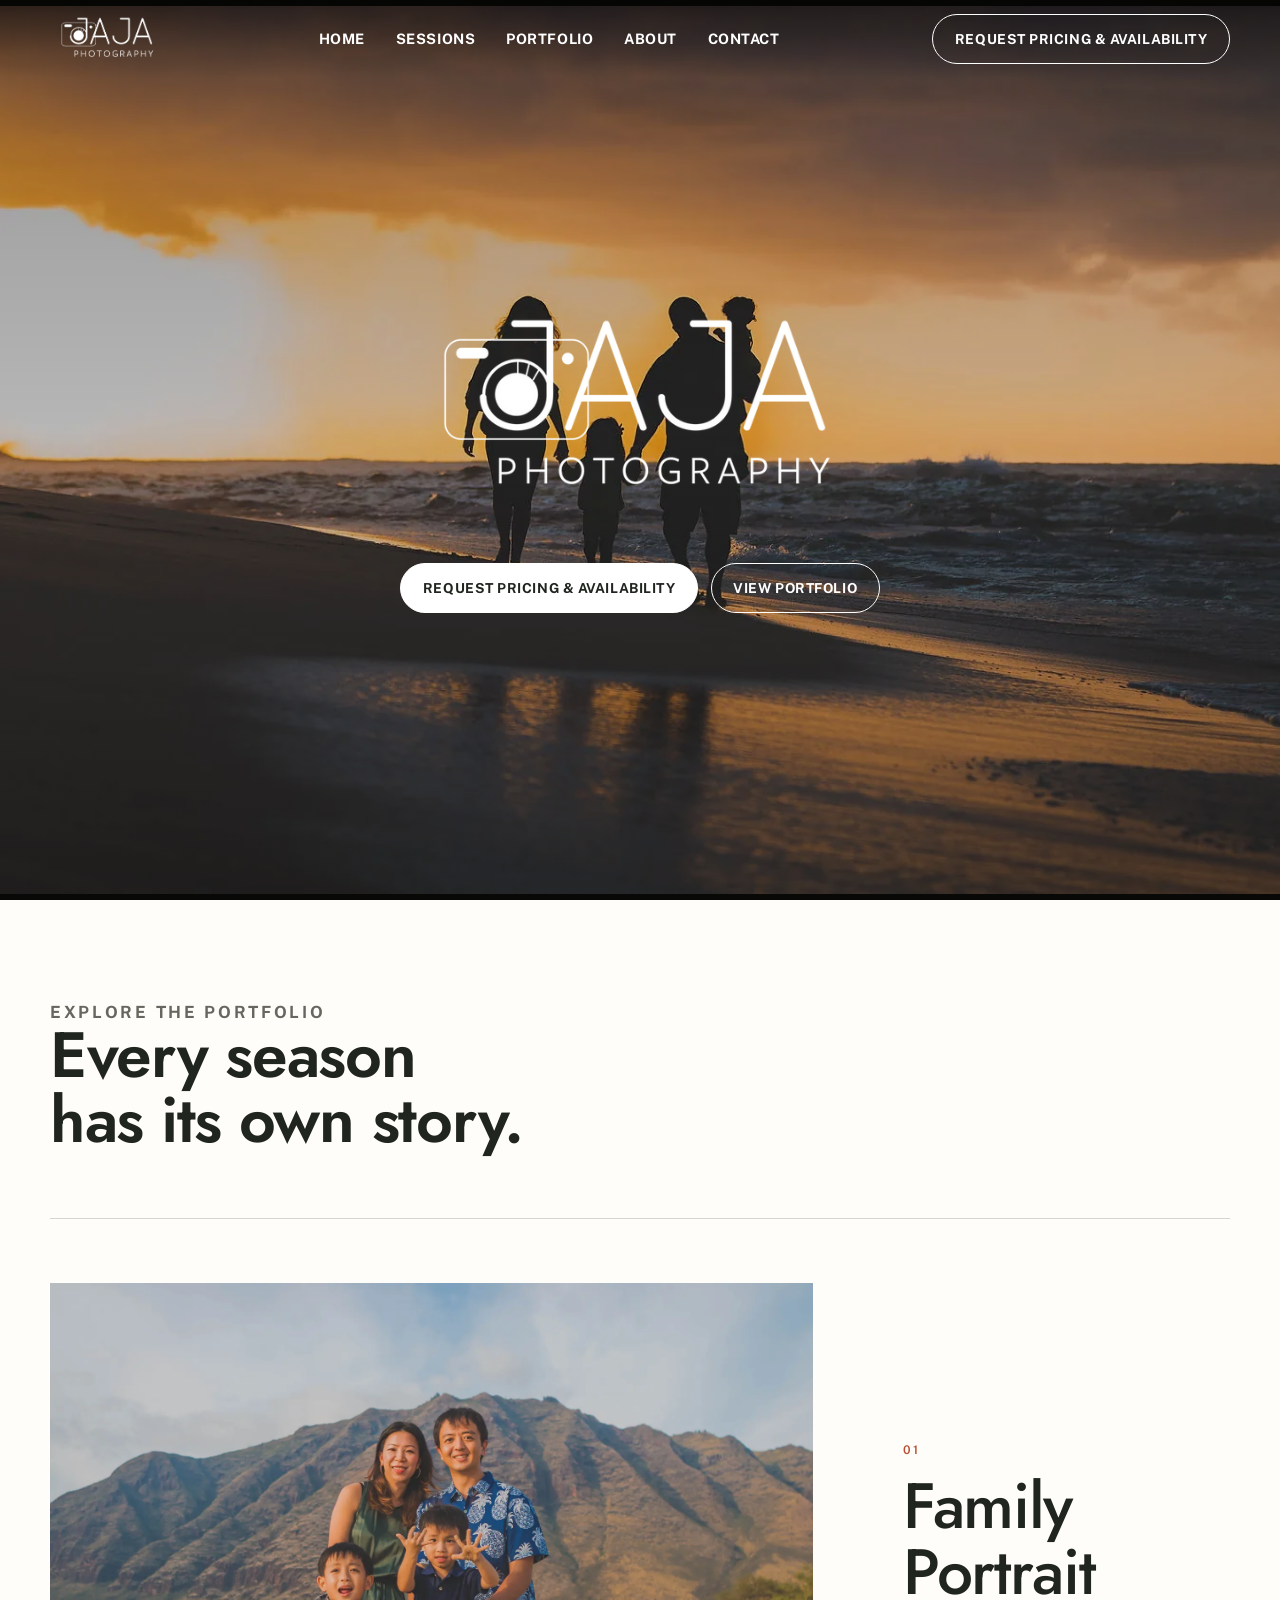
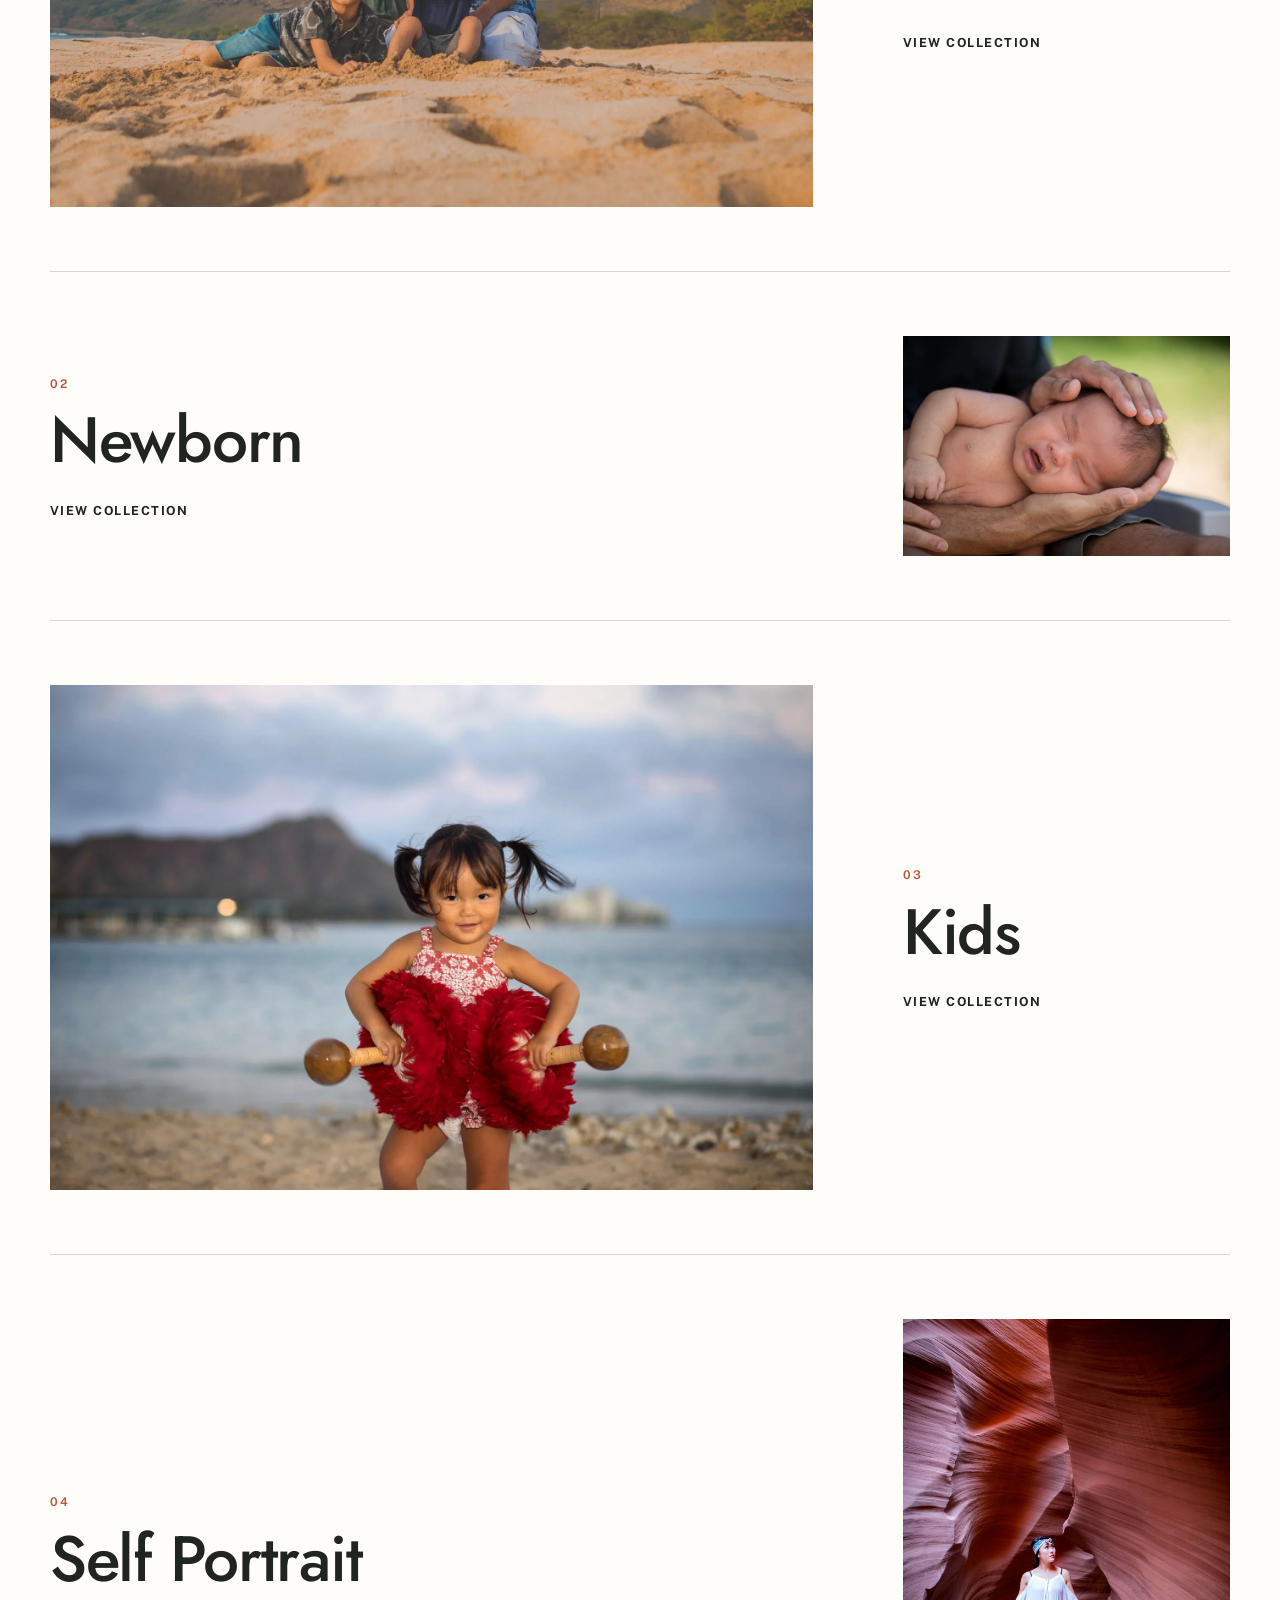
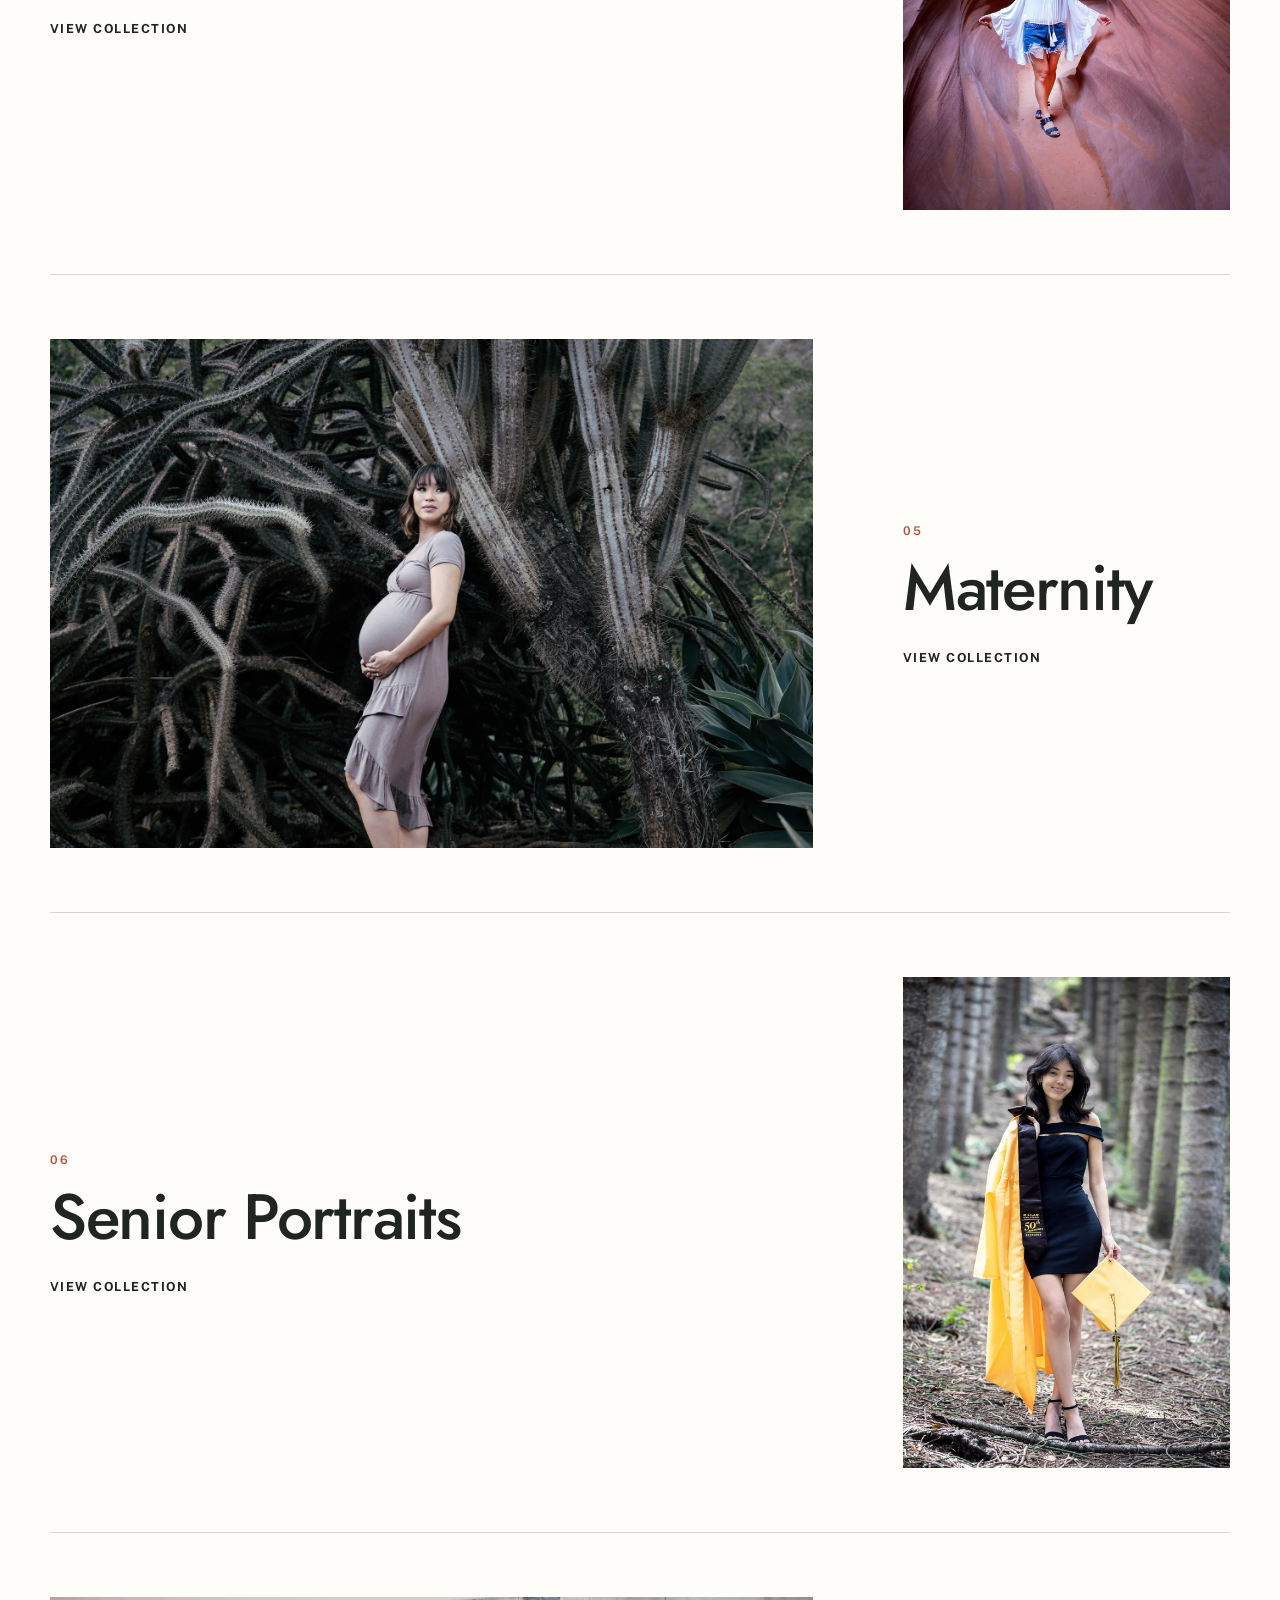
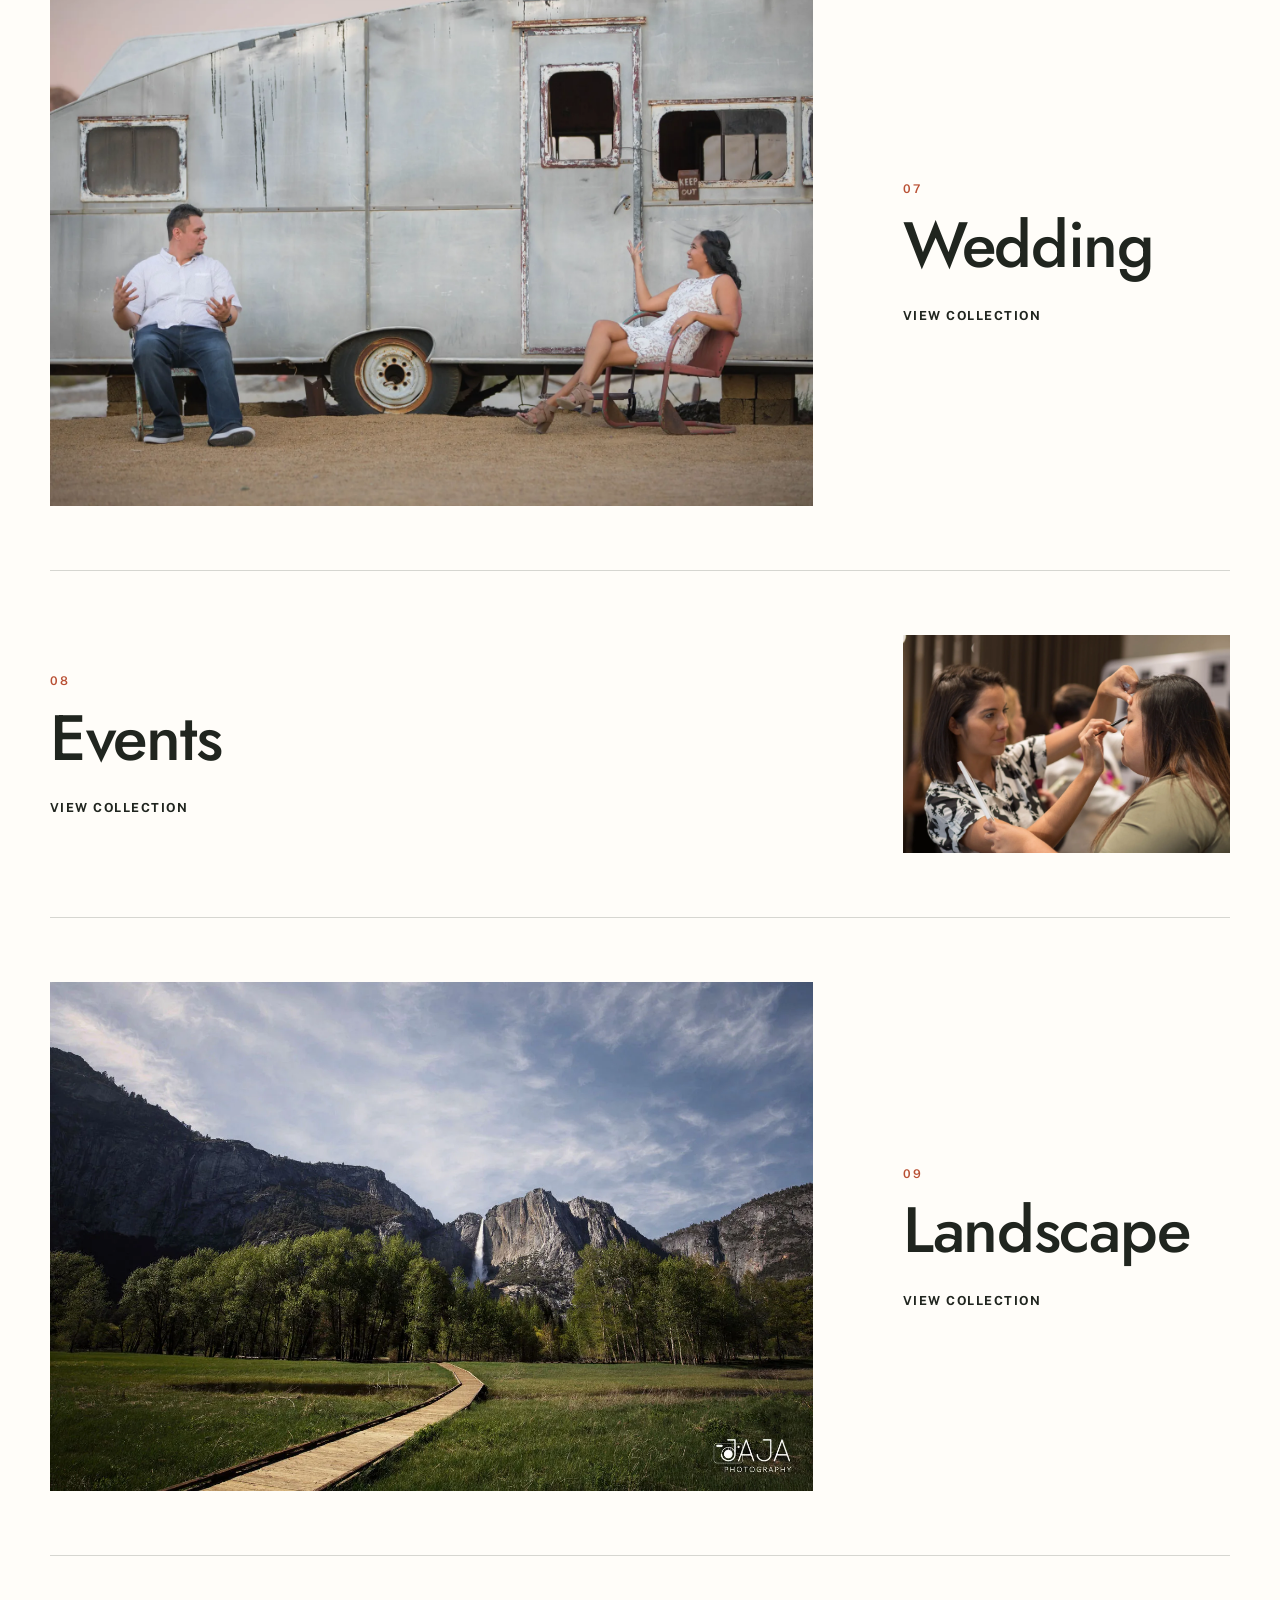
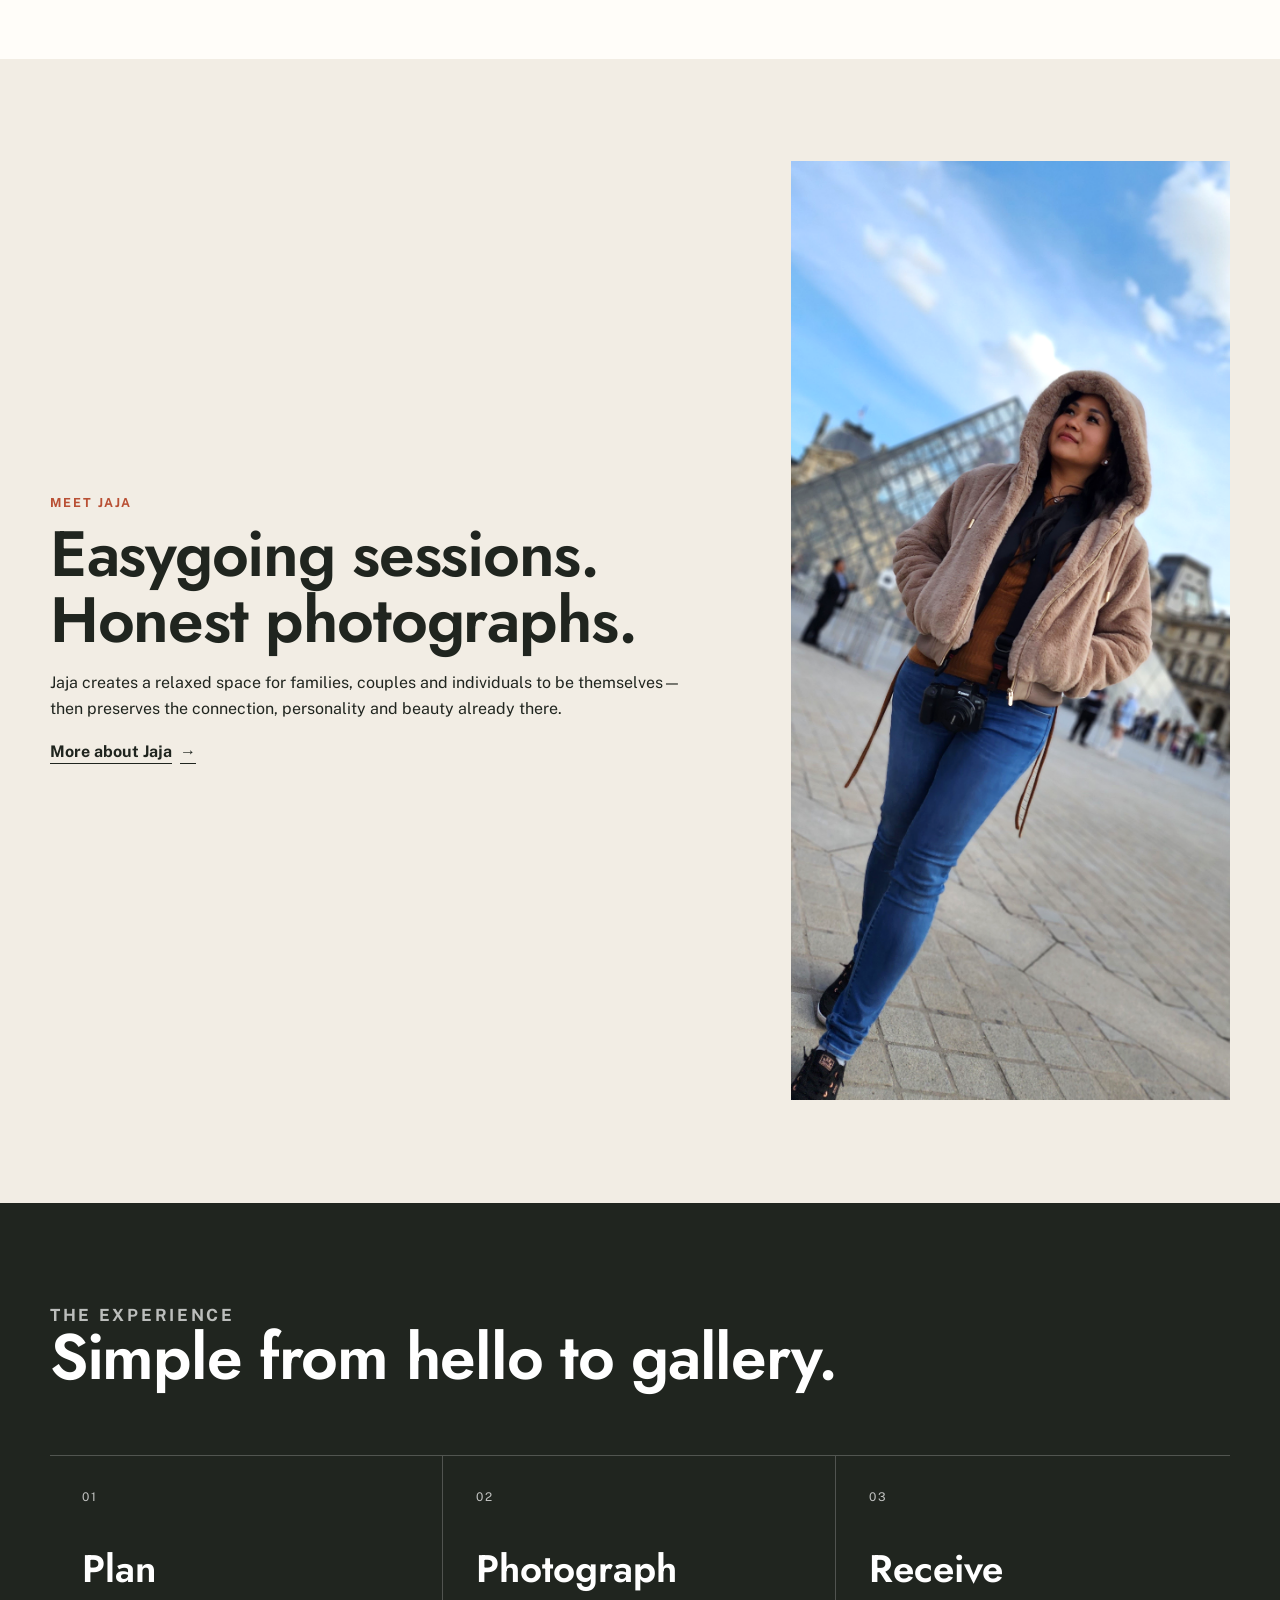
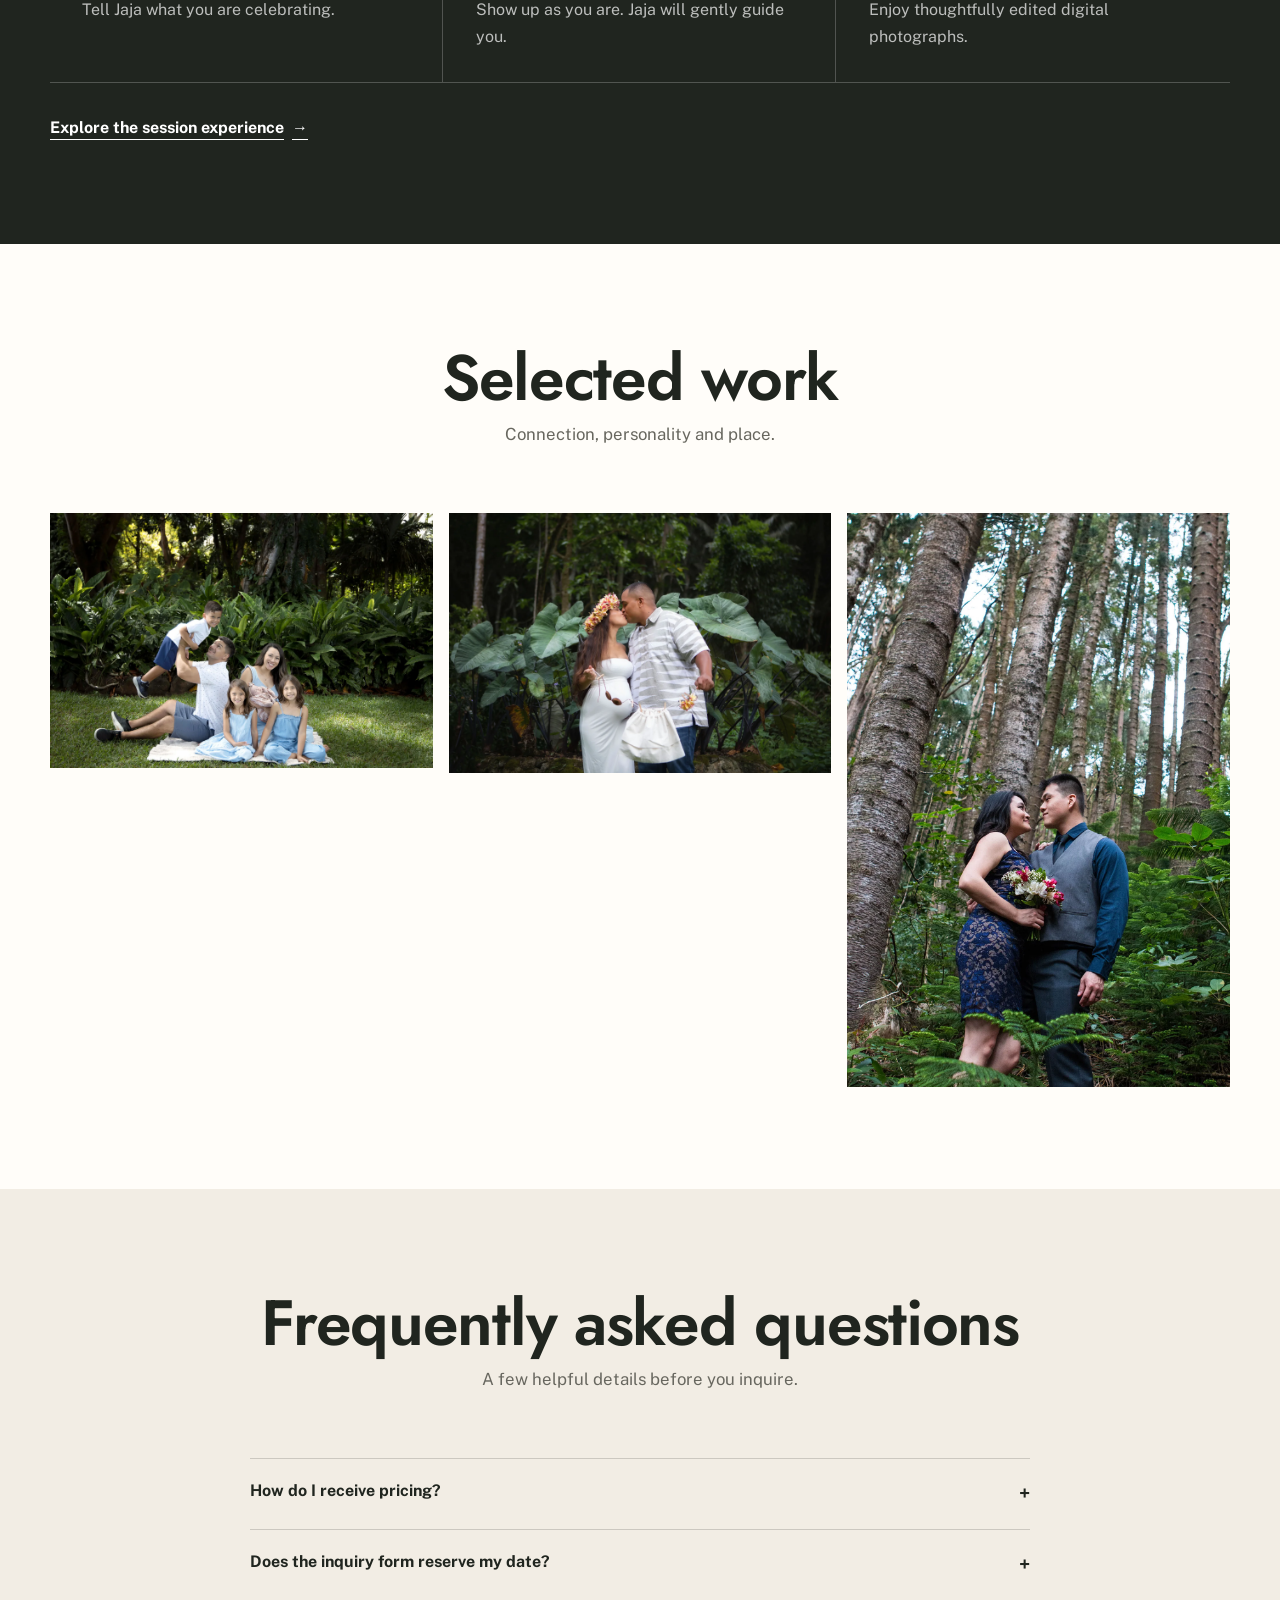
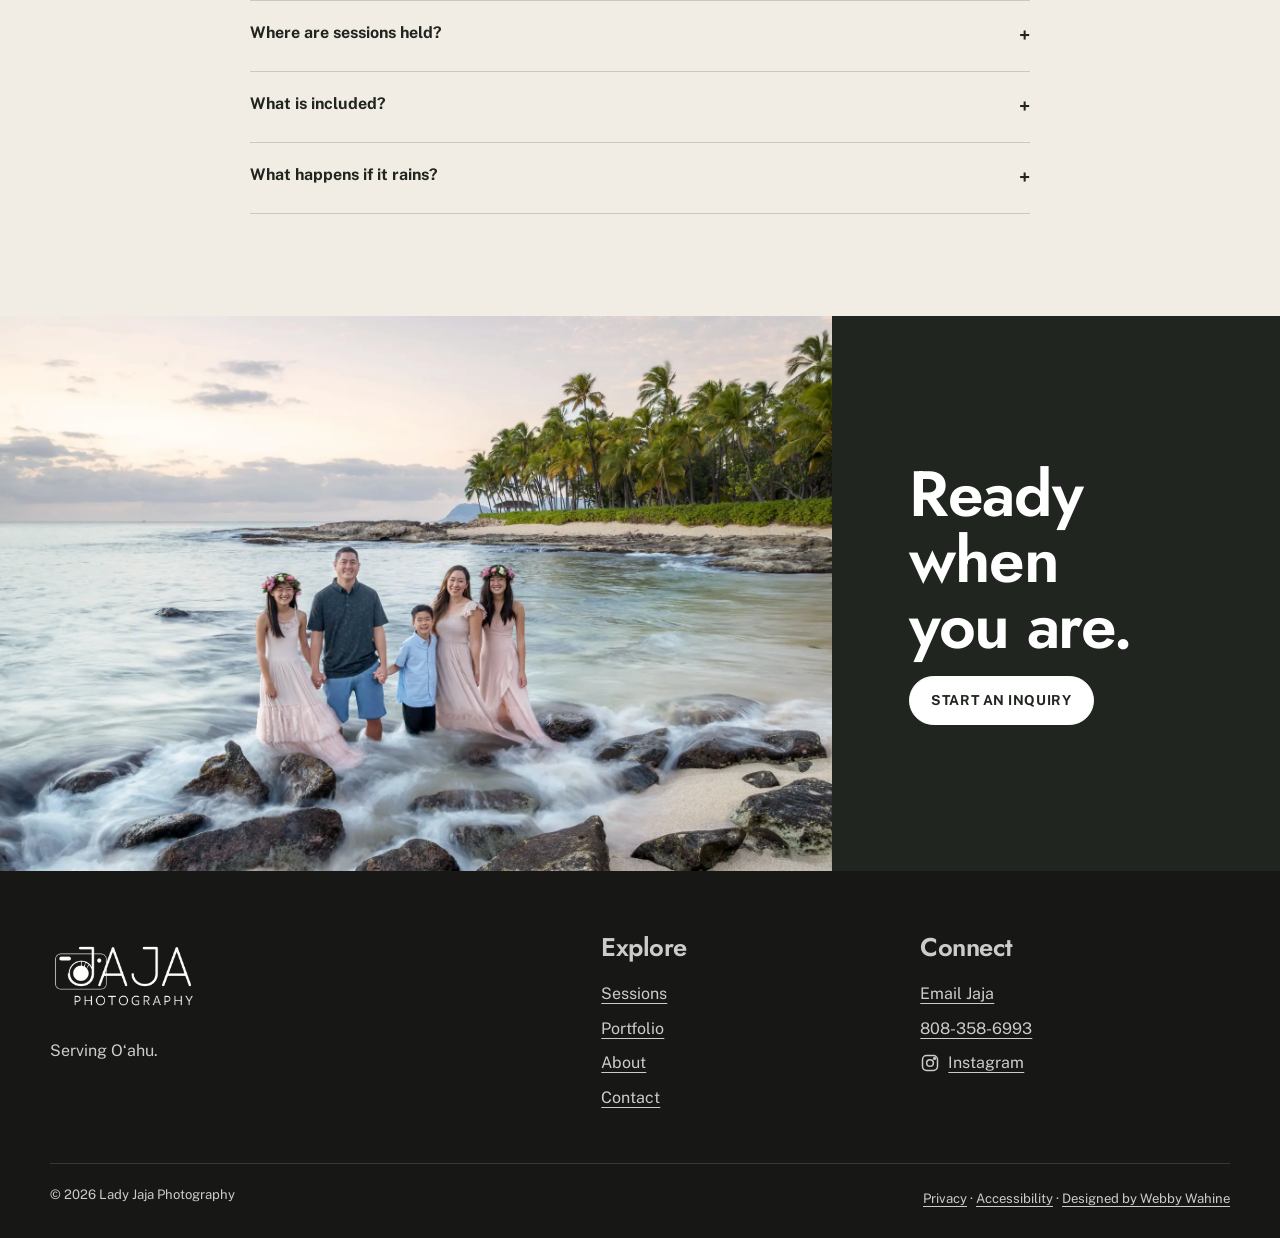
==== commit 2a4418c2: "Add files via upload redesign: apply modern editorial photography direction" ====
--- a/index.html
+++ b/index.html
@@ -1,17 +1,486 @@
-<!doctype html><html lang="en"><head><meta charset="utf-8"><meta name="viewport" content="width=device-width,initial-scale=1"><title>Oʻahu Portrait & Family Photographer | Lady Jaja Photography</title><meta name="description" content="Natural family, newborn, maternity, senior, wedding and event photography serving Oʻahu."><link rel="canonical" href="https://www.ladyjajaphotography.com/"><meta property="og:title" content="Lady Jaja Photography | Oʻahu Photographer"><meta property="og:description" content="Warm, natural photography for the people and moments you want to remember."><meta property="og:type" content="website"><meta property="og:url" content="https://www.ladyjajaphotography.com/"><meta property="og:image" content="https://www.ladyjajaphotography.com/assets/images/home-01.webp"><meta name="twitter:card" content="summary_large_image"><link rel="icon" href="assets/images/home-02.png" type="image/png"><link rel="stylesheet" href="assets/css/styles.css"><script type="application/ld+json">{"@context":"https://schema.org","@type":"ProfessionalService","name":"Lady Jaja Photography","url":"https://www.ladyjajaphotography.com/","email":"ladyjajaphotography@gmail.com","telephone":"+1-808-358-6993","areaServed":{"@type":"Place","name":"Oʻahu, Hawaiʻi"},"sameAs":["https://www.instagram.com/ladyjajaphotography/"]}</script></head><body>
-<a class="skip-link" href="#main">Skip to content</a><header class="site-header"><div class="container header-inner"><a class="brand" href="index.html" aria-label="Lady Jaja Photography home"><img src="assets/images/home-02.png" alt="Lady Jaja Photography"></a><button class="menu-toggle" type="button" aria-expanded="false" aria-controls="site-nav" aria-label="Open navigation"><span></span></button><nav class="site-nav" id="site-nav" aria-label="Main navigation"><ul class="nav-list"><li><a href="index.html" aria-current="page">Home</a></li><li><a href="sessions.html">Sessions</a></li><li><a href="portfolio.html">Portfolio</a></li><li><a href="about.html">About</a></li><li><a href="contact.html">Contact</a></li></ul></nav><a class="btn header-cta" href="contact.html">Request Pricing & Availability</a></div></header>
-<main id="main">
-<section class="home-hero"><img class="home-hero__photo" src="assets/images/home-01.webp" alt="Family walking together at sunset on an Oʻahu beach" fetchpriority="high"><div class="home-hero__content"><img class="home-hero__logo" src="assets/images/home-02.png" alt="Lady Jaja Photography"><div class="button-row"><a class="btn btn--light" href="contact.html">Request Pricing & Availability</a><a class="btn btn--outline-light" href="portfolio.html">View Portfolio</a></div></div></section>
-
-<section class="section section--cream"><div class="container"><header class="title-block"><h2>Explore the portfolio</h2><p>Every season has its own story.</p></header><nav class="category-index" aria-label="Photography categories"><a href="portfolio.html#family">Family Portrait <span>→</span></a><a href="portfolio.html#newborn">Newborn <span>→</span></a><a href="portfolio.html#kids">Kids <span>→</span></a><a href="portfolio.html#portraits">Self Portrait <span>→</span></a><a href="portfolio.html#maternity">Maternity <span>→</span></a><a href="portfolio.html#seniors">Senior Portraits <span>→</span></a><a href="portfolio.html#weddings">Wedding <span>→</span></a><a href="portfolio.html#events">Events <span>→</span></a><a href="portfolio.html#landscape">Landscape <span>→</span></a></nav></div></section>
-
-<section class="section section--ink"><div class="container"><header class="title-block title-block--light"><h2>The experience</h2><p>Relaxed direction. Thoughtfully finished photographs.</p></header><div class="simple-features"><div><strong>Plan</strong><span>Share your date, people and vision.</span></div><div><strong>Photograph</strong><span>Natural moments with gentle guidance.</span></div><div><strong>Receive</strong><span>Professionally edited digital images.</span></div></div><a class="text-link text-link--light" href="sessions.html">View session details</a></div></section>
-
-<section class="section"><div class="container"><header class="title-block"><h2>Selected work</h2><p>Connection, personality and place.</p></header><div class="selected-work__grid"><button type="button" data-lightbox aria-label="Enlarge family photograph"><img src="assets/images/family-02.webp" alt="Family relaxing together outdoors" loading="lazy"></button><button type="button" data-lightbox aria-label="Enlarge maternity photograph"><img src="assets/images/maternity-04.webp" alt="Couple sharing a quiet maternity moment" loading="lazy"></button><button type="button" data-lightbox aria-label="Enlarge wedding photograph"><img src="assets/images/weddings-05.webp" alt="Couple photographed together beneath tall trees" loading="lazy"></button></div></div></section>
-
-<section class="section section--cream"><div class="narrow"><header class="title-block"><h2>Frequently asked questions</h2><p>A few helpful details before you inquire.</p></header><div class="faq-list"><div class="faq-item"><button type="button" aria-expanded="false">How do I receive pricing?</button><div class="faq-answer"><div><p>Submit an inquiry with your session type, preferred date and group size. Jaja will share the most relevant current options privately.</p></div></div></div><div class="faq-item"><button type="button" aria-expanded="false">Does the inquiry form reserve my date?</button><div class="faq-answer"><div><p>No. Your date is confirmed only after Jaja responds and the booking steps are completed.</p></div></div></div><div class="faq-item"><button type="button" aria-expanded="false">Where are sessions held?</button><div class="faq-answer"><div><p>Sessions are offered on Oʻahu. Share your preferred setting in the inquiry and Jaja will confirm the location.</p></div></div></div><div class="faq-item"><button type="button" aria-expanded="false">What is included?</button><div class="faq-answer"><div><p>Sessions include photography time, professional editing and high-resolution digital photographs. Exact coverage is confirmed before booking.</p></div></div></div><div class="faq-item"><button type="button" aria-expanded="false">What happens if it rains?</button><div class="faq-answer"><div><p>Weather decisions are made directly with Jaja based on the location and conditions. Final rain and rescheduling terms still need Jaja’s approval.</p></div></div></div></div></div></section>
-
-<section class="cta-clean"><img src="assets/images/family-stories-27.webp" alt="Family standing together at the shoreline on Oʻahu" loading="lazy"><div><h2>Ready when you are.</h2><a class="btn btn--light" href="contact.html">Start an Inquiry</a></div></section>
-</main>
-<footer class="site-footer"><div class="container"><div class="footer-grid"><div class="footer-brand"><img src="assets/images/home-02.png" alt="Lady Jaja Photography"><p>Serving Oʻahu.</p></div><div><h3>Explore</h3><ul class="footer-links"><li><a href="sessions.html">Sessions</a></li><li><a href="portfolio.html">Portfolio</a></li><li><a href="about.html">About</a></li><li><a href="contact.html">Contact</a></li></ul></div><div><h3>Connect</h3><ul class="footer-links"><li><a href="mailto:ladyjajaphotography@gmail.com">Email Jaja</a></li><li><a href="tel:+18083586993">808-358-6993</a></li><li><a class="instagram-link" href="https://www.instagram.com/ladyjajaphotography?igshid=pebsprfggkbb" target="_blank" rel="noopener noreferrer" aria-label="Lady Jaja Photography on Instagram"><svg viewBox="0 0 24 24" aria-hidden="true"><rect x="3" y="3" width="18" height="18" rx="5"></rect><circle cx="12" cy="12" r="4"></circle><circle cx="17.5" cy="6.5" r="1"></circle></svg>Instagram</a></li></ul></div></div><div class="footer-bottom"><span>© <span data-year></span> Lady Jaja Photography</span><span><a href="privacy.html">Privacy</a> · <a href="accessibility.html">Accessibility</a> · <a href="https://www.webbywahine.com/" target="_blank" rel="noopener noreferrer">Designed by Webby Wahine</a></span></div></div></footer>
-<div class="lightbox" role="dialog" aria-modal="true" aria-label="Enlarged photograph" aria-hidden="true"><button class="lightbox-close" type="button" aria-label="Close image">×</button><img src="assets/images/home-01.webp" alt=""></div><script src="assets/js/site.js" defer></script></body></html>
+<!doctype html>
+<html lang="en">
+  <head>
+    <meta charset="utf-8" />
+    <meta name="viewport" content="width=device-width,initial-scale=1" />
+    <title>Oʻahu Portrait & Family Photographer | Lady Jaja Photography</title>
+    <meta
+      name="description"
+      content="Natural family, newborn, maternity, senior, wedding and event photography serving Oʻahu."
+    />
+    <link rel="canonical" href="https://www.ladyjajaphotography.com/" />
+    <meta
+      property="og:title"
+      content="Lady Jaja Photography | Oʻahu Photographer"
+    />
+    <meta
+      property="og:description"
+      content="Warm, natural photography for the people and moments you want to remember."
+    />
+    <meta property="og:type" content="website" />
+    <meta property="og:url" content="https://www.ladyjajaphotography.com/" />
+    <meta
+      property="og:image"
+      content="https://www.ladyjajaphotography.com/assets/images/home-01.webp"
+    />
+    <meta name="twitter:card" content="summary_large_image" />
+    <link rel="icon" href="assets/images/home-02.png" type="image/png" />
+    <link rel="stylesheet" href="assets/css/styles.css" />
+    <script type="application/ld+json">
+      {
+        "@context": "https://schema.org",
+        "@type": "ProfessionalService",
+        "name": "Lady Jaja Photography",
+        "url": "https://www.ladyjajaphotography.com/",
+        "email": "ladyjajaphotography@gmail.com",
+        "telephone": "+1-808-358-6993",
+        "areaServed": { "@type": "Place", "name": "Oʻahu, Hawaiʻi" },
+        "sameAs": ["https://www.instagram.com/ladyjajaphotography/"]
+      }
+    </script>
+  </head>
+  <body class="home-page">
+    <a class="skip-link" href="#main">Skip to content</a>
+    <header class="site-header">
+      <div class="container header-inner">
+        <a
+          class="brand"
+          href="index.html"
+          aria-label="Lady Jaja Photography home"
+          ><img
+            src="assets/images/home-02.png"
+            alt="Lady Jaja Photography" /></a
+        ><button
+          class="menu-toggle"
+          type="button"
+          aria-expanded="false"
+          aria-controls="site-nav"
+          aria-label="Open navigation"
+        >
+          <span></span>
+        </button>
+        <nav class="site-nav" id="site-nav" aria-label="Main navigation">
+          <ul class="nav-list">
+            <li><a href="index.html" aria-current="page">Home</a></li>
+            <li><a href="sessions.html">Sessions</a></li>
+            <li><a href="portfolio.html">Portfolio</a></li>
+            <li><a href="about.html">About</a></li>
+            <li><a href="contact.html">Contact</a></li>
+          </ul>
+        </nav>
+        <a class="btn header-cta" href="contact.html"
+          >Request Pricing & Availability</a
+        >
+      </div>
+    </header>
+    <main id="main">
+      <section class="home-hero">
+        <img
+          class="home-hero__photo"
+          src="assets/images/home-01.webp"
+          alt="Family walking together at sunset on an Oʻahu beach"
+          fetchpriority="high"
+        />
+        <div class="home-hero__content">
+          <img
+            class="home-hero__logo"
+            src="assets/images/home-02.png"
+            alt="Lady Jaja Photography"
+          />
+          <div class="button-row">
+            <a class="btn btn--light" href="contact.html"
+              >Request Pricing & Availability</a
+            ><a class="btn btn--outline-light" href="portfolio.html"
+              >View Portfolio</a
+            >
+          </div>
+        </div>
+      </section>
+
+      <section class="section collection-section">
+        <div class="container">
+          <header class="title-block title-block--left">
+            <p class="eyebrow">Explore the portfolio</p>
+            <h2>Every season has its own story.</h2>
+          </header>
+          <div class="collection-list">
+            <a class="collection-row" href="portfolio.html#family"
+              ><div class="collection-row__image">
+                <img
+                  src="assets/images/family-stories-01.webp"
+                  alt="Family gathered together outdoors on Oʻahu"
+                  loading="lazy"
+                />
+              </div>
+              <div class="collection-row__text">
+                <span>01</span>
+                <h3>Family Portrait</h3>
+                <strong>View collection</strong>
+              </div></a
+            >
+            <a class="collection-row" href="portfolio.html#newborn"
+              ><div class="collection-row__image">
+                <img
+                  src="assets/images/kids-06.webp"
+                  alt="Newborn photographed in a soft natural setting"
+                  loading="lazy"
+                />
+              </div>
+              <div class="collection-row__text">
+                <span>02</span>
+                <h3>Newborn</h3>
+                <strong>View collection</strong>
+              </div></a
+            >
+            <a class="collection-row" href="portfolio.html#kids"
+              ><div class="collection-row__image">
+                <img
+                  src="assets/images/kids-10.webp"
+                  alt="Child smiling during a playful portrait session"
+                  loading="lazy"
+                />
+              </div>
+              <div class="collection-row__text">
+                <span>03</span>
+                <h3>Kids</h3>
+                <strong>View collection</strong>
+              </div></a
+            >
+            <a class="collection-row" href="portfolio.html#portraits"
+              ><div class="collection-row__image">
+                <img
+                  src="assets/images/portraits-01.webp"
+                  alt="Individual portrait photographed by Jaja"
+                  loading="lazy"
+                />
+              </div>
+              <div class="collection-row__text">
+                <span>04</span>
+                <h3>Self Portrait</h3>
+                <strong>View collection</strong>
+              </div></a
+            >
+            <a class="collection-row" href="portfolio.html#maternity"
+              ><div class="collection-row__image">
+                <img
+                  src="assets/images/maternity-07.webp"
+                  alt="Expecting mother during an Oʻahu maternity session"
+                  loading="lazy"
+                />
+              </div>
+              <div class="collection-row__text">
+                <span>05</span>
+                <h3>Maternity</h3>
+                <strong>View collection</strong>
+              </div></a
+            >
+            <a class="collection-row" href="portfolio.html#seniors"
+              ><div class="collection-row__image">
+                <img
+                  src="assets/images/seniors-08.webp"
+                  alt="Senior portrait in warm outdoor light"
+                  loading="lazy"
+                />
+              </div>
+              <div class="collection-row__text">
+                <span>06</span>
+                <h3>Senior Portraits</h3>
+                <strong>View collection</strong>
+              </div></a
+            >
+            <a class="collection-row" href="portfolio.html#weddings"
+              ><div class="collection-row__image">
+                <img
+                  src="assets/images/weddings-04.webp"
+                  alt="Wedding couple photographed together on Oʻahu"
+                  loading="lazy"
+                />
+              </div>
+              <div class="collection-row__text">
+                <span>07</span>
+                <h3>Wedding</h3>
+                <strong>View collection</strong>
+              </div></a
+            >
+            <a class="collection-row" href="portfolio.html#events"
+              ><div class="collection-row__image">
+                <img
+                  src="assets/images/events-04.webp"
+                  alt="Guests gathered at a photographed event"
+                  loading="lazy"
+                />
+              </div>
+              <div class="collection-row__text">
+                <span>08</span>
+                <h3>Events</h3>
+                <strong>View collection</strong>
+              </div></a
+            >
+            <a class="collection-row" href="portfolio.html#landscape"
+              ><div class="collection-row__image">
+                <img
+                  src="assets/images/creative-01.webp"
+                  alt="Oʻahu landscape photographed in natural light"
+                  loading="lazy"
+                />
+              </div>
+              <div class="collection-row__text">
+                <span>09</span>
+                <h3>Landscape</h3>
+                <strong>View collection</strong>
+              </div></a
+            >
+          </div>
+        </div>
+      </section>
+
+      <section class="section meet-jaja">
+        <div class="container meet-jaja__grid">
+          <div>
+            <p class="eyebrow">Meet Jaja</p>
+            <h2>Easygoing sessions. Honest photographs.</h2>
+            <p>
+              Jaja creates a relaxed space for families, couples and individuals
+              to be themselves—then preserves the connection, personality and
+              beauty already there.
+            </p>
+            <a class="text-link" href="about.html"
+              >More about Jaja <span>→</span></a
+            >
+          </div>
+          <img
+            src="assets/images/home-03.png"
+            alt="Jaja of Lady Jaja Photography"
+            loading="lazy"
+          />
+        </div>
+      </section>
+
+      <section class="section section--ink">
+        <div class="container">
+          <header class="title-block title-block--left title-block--light">
+            <p class="eyebrow">The experience</p>
+            <h2>Simple from hello to gallery.</h2>
+          </header>
+          <div class="simple-features">
+            <div>
+              <span>01</span><strong>Plan</strong>
+              <p>Tell Jaja what you are celebrating.</p>
+            </div>
+            <div>
+              <span>02</span><strong>Photograph</strong>
+              <p>Show up as you are. Jaja will gently guide you.</p>
+            </div>
+            <div>
+              <span>03</span><strong>Receive</strong>
+              <p>Enjoy thoughtfully edited digital photographs.</p>
+            </div>
+          </div>
+          <a class="text-link text-link--light" href="sessions.html"
+            >Explore the session experience <span>→</span></a
+          >
+        </div>
+      </section>
+
+      <section class="section">
+        <div class="container">
+          <header class="title-block">
+            <h2>Selected work</h2>
+            <p>Connection, personality and place.</p>
+          </header>
+          <div class="selected-work__grid">
+            <button
+              type="button"
+              data-lightbox
+              aria-label="Enlarge family photograph"
+            >
+              <img
+                src="assets/images/family-02.webp"
+                alt="Family relaxing together outdoors"
+                loading="lazy"
+              /></button
+            ><button
+              type="button"
+              data-lightbox
+              aria-label="Enlarge maternity photograph"
+            >
+              <img
+                src="assets/images/maternity-04.webp"
+                alt="Couple sharing a quiet maternity moment"
+                loading="lazy"
+              /></button
+            ><button
+              type="button"
+              data-lightbox
+              aria-label="Enlarge wedding photograph"
+            >
+              <img
+                src="assets/images/weddings-05.webp"
+                alt="Couple photographed together beneath tall trees"
+                loading="lazy"
+              />
+            </button>
+          </div>
+        </div>
+      </section>
+
+      <section class="section section--cream">
+        <div class="narrow">
+          <header class="title-block">
+            <h2>Frequently asked questions</h2>
+            <p>A few helpful details before you inquire.</p>
+          </header>
+          <div class="faq-list">
+            <div class="faq-item">
+              <button type="button" aria-expanded="false">
+                How do I receive pricing?
+              </button>
+              <div class="faq-answer">
+                <div>
+                  <p>
+                    Submit an inquiry with your session type, preferred date and
+                    group size. Jaja will share the most relevant current
+                    options privately.
+                  </p>
+                </div>
+              </div>
+            </div>
+            <div class="faq-item">
+              <button type="button" aria-expanded="false">
+                Does the inquiry form reserve my date?
+              </button>
+              <div class="faq-answer">
+                <div>
+                  <p>
+                    No. Your date is confirmed only after Jaja responds and the
+                    booking steps are completed.
+                  </p>
+                </div>
+              </div>
+            </div>
+            <div class="faq-item">
+              <button type="button" aria-expanded="false">
+                Where are sessions held?
+              </button>
+              <div class="faq-answer">
+                <div>
+                  <p>
+                    Sessions are offered on Oʻahu. Share your preferred setting
+                    in the inquiry and Jaja will confirm the location.
+                  </p>
+                </div>
+              </div>
+            </div>
+            <div class="faq-item">
+              <button type="button" aria-expanded="false">
+                What is included?
+              </button>
+              <div class="faq-answer">
+                <div>
+                  <p>
+                    Sessions include photography time, professional editing and
+                    high-resolution digital photographs. Exact coverage is
+                    confirmed before booking.
+                  </p>
+                </div>
+              </div>
+            </div>
+            <div class="faq-item">
+              <button type="button" aria-expanded="false">
+                What happens if it rains?
+              </button>
+              <div class="faq-answer">
+                <div>
+                  <p>
+                    Weather decisions are made directly with Jaja based on the
+                    location and conditions. Final rain and rescheduling terms
+                    still need Jaja’s approval.
+                  </p>
+                </div>
+              </div>
+            </div>
+          </div>
+        </div>
+      </section>
+
+      <section class="cta-clean">
+        <img
+          src="assets/images/family-stories-27.webp"
+          alt="Family standing together at the shoreline on Oʻahu"
+          loading="lazy"
+        />
+        <div>
+          <h2>Ready when you are.</h2>
+          <a class="btn btn--light" href="contact.html">Start an Inquiry</a>
+        </div>
+      </section>
+    </main>
+    <footer class="site-footer">
+      <div class="container">
+        <div class="footer-grid">
+          <div class="footer-brand">
+            <img src="assets/images/home-02.png" alt="Lady Jaja Photography" />
+            <p>Serving Oʻahu.</p>
+          </div>
+          <div>
+            <h3>Explore</h3>
+            <ul class="footer-links">
+              <li><a href="sessions.html">Sessions</a></li>
+              <li><a href="portfolio.html">Portfolio</a></li>
+              <li><a href="about.html">About</a></li>
+              <li><a href="contact.html">Contact</a></li>
+            </ul>
+          </div>
+          <div>
+            <h3>Connect</h3>
+            <ul class="footer-links">
+              <li>
+                <a href="mailto:ladyjajaphotography@gmail.com">Email Jaja</a>
+              </li>
+              <li><a href="tel:+18083586993">808-358-6993</a></li>
+              <li>
+                <a
+                  class="instagram-link"
+                  href="https://www.instagram.com/ladyjajaphotography?igshid=pebsprfggkbb"
+                  target="_blank"
+                  rel="noopener noreferrer"
+                  aria-label="Lady Jaja Photography on Instagram"
+                  ><svg viewBox="0 0 24 24" aria-hidden="true">
+                    <rect x="3" y="3" width="18" height="18" rx="5"></rect>
+                    <circle cx="12" cy="12" r="4"></circle>
+                    <circle cx="17.5" cy="6.5" r="1"></circle></svg
+                  >Instagram</a
+                >
+              </li>
+            </ul>
+          </div>
+        </div>
+        <div class="footer-bottom">
+          <span>© <span data-year></span> Lady Jaja Photography</span
+          ><span
+            ><a href="privacy.html">Privacy</a> ·
+            <a href="accessibility.html">Accessibility</a> ·
+            <a
+              href="https://www.webbywahine.com/"
+              target="_blank"
+              rel="noopener noreferrer"
+              >Designed by Webby Wahine</a
+            ></span
+          >
+        </div>
+      </div>
+    </footer>
+    <div
+      class="lightbox"
+      role="dialog"
+      aria-modal="true"
+      aria-label="Enlarged photograph"
+      aria-hidden="true"
+    >
+      <button class="lightbox-close" type="button" aria-label="Close image">
+        ×</button
+      ><img src="assets/images/home-01.webp" alt="" />
+    </div>
+    <script src="assets/js/site.js" defer></script>
+  </body>
+</html>
--- a/assets/css/styles.css
+++ b/assets/css/styles.css
@@ -1,19 +1,1226 @@
-@import url('https://fonts.googleapis.com/css2?family=Josefin+Sans:wght@400;500;600;700&family=Karla:wght@400;500;600;700&display=swap');
-:root{--ink:#20251f;--paper:#fffdf9;--cream:#f2ede4;--terracotta:#b95034;--muted:#68675f;--line:rgba(32,37,31,.18);--display:'Josefin Sans',sans-serif;--body:'Karla',sans-serif}
-*{box-sizing:border-box}html{scroll-behavior:smooth}body{margin:0;background:var(--paper);color:var(--ink);font:400 1rem/1.65 var(--body)}body.nav-open,body.modal-open{overflow:hidden}img{display:block;max-width:100%;height:auto}a{color:inherit}button,input,select,textarea{font:inherit}:focus-visible{outline:3px solid #2368a2;outline-offset:3px}.skip-link{position:fixed;z-index:9999;top:.75rem;left:.75rem;transform:translateY(-160%);padding:.7rem 1rem;background:var(--ink);color:#fff}.skip-link:focus{transform:none}.container{width:min(1180px,calc(100% - 2rem));margin-inline:auto}.narrow{width:min(780px,calc(100% - 2rem));margin-inline:auto}.center{text-align:center}.section{padding:clamp(4rem,8vw,7rem) 0}.section--cream{background:var(--cream)}.section--ink{background:var(--ink);color:#fff}
-h1,h2,h3{margin:0 0 1rem;font-family:var(--display);font-weight:600;line-height:1.03;letter-spacing:-.02em;text-wrap:balance;overflow-wrap:anywhere}h1{font-size:clamp(2.9rem,7vw,6.2rem)}h2{font-size:clamp(2.35rem,5vw,4.5rem)}h3{font-size:clamp(1.25rem,2vw,1.7rem)}p{margin:0 0 1rem}.lead{font-size:clamp(1.1rem,2vw,1.35rem)}.muted{color:var(--muted)}.eyebrow{margin:0 0 .7rem;color:var(--terracotta);font:700 .78rem/1.2 var(--body);letter-spacing:.16em;text-transform:uppercase}.title-block{margin-bottom:clamp(2.25rem,5vw,4rem);text-align:center}.title-block h2{margin-bottom:.55rem}.title-block p{margin:0;color:var(--muted);font-size:1.05rem}.title-block--light p{color:rgba(255,255,255,.7)}
-.site-header{position:sticky;top:0;z-index:1000;border-bottom:1px solid var(--line);background:rgba(255,253,249,.96);backdrop-filter:blur(14px)}.header-inner{min-height:78px;display:grid;grid-template-columns:auto 1fr auto;align-items:center;gap:2rem}.brand{display:inline-flex}.brand img{width:116px;max-height:58px;object-fit:contain}.nav-list{display:flex;justify-content:center;gap:clamp(.9rem,2.4vw,2rem);list-style:none;padding:0;margin:0}.nav-list a{text-decoration:none;font-weight:700;font-size:.9rem;letter-spacing:.04em;text-transform:uppercase}.nav-list a[aria-current=page]{color:var(--terracotta)}.menu-toggle{display:none;width:44px;height:44px;border:0;background:transparent}.menu-toggle span,.menu-toggle span::before,.menu-toggle span::after{display:block;width:24px;height:2px;background:var(--ink)}.menu-toggle span{position:relative;margin:auto}.menu-toggle span::before,.menu-toggle span::after{content:'';position:absolute;left:0}.menu-toggle span::before{top:-7px}.menu-toggle span::after{top:7px}
-.btn{display:inline-flex;justify-content:center;align-items:center;min-height:48px;padding:.78rem 1.35rem;border:1px solid var(--terracotta);border-radius:999px;background:var(--terracotta);color:#fff;text-decoration:none;font-weight:700;font-size:.86rem;letter-spacing:.04em;text-transform:uppercase;cursor:pointer;transition:.2s ease}.btn:hover{background:#913a25;border-color:#913a25}.btn--light{background:#fff;border-color:#fff;color:var(--ink)}.btn--light:hover{background:var(--cream);border-color:var(--cream)}.btn--outline-light{background:transparent;border-color:#fff;color:#fff}.btn--outline-light:hover{background:#fff;color:var(--ink)}.button-row{display:flex;flex-wrap:wrap;justify-content:center;gap:.8rem}.text-link{display:inline-flex;gap:.5rem;align-items:center;font-weight:700;text-underline-offset:.35em}.text-link--light{color:#fff}
-.home-hero{position:relative;min-height:min(820px,calc(100svh - 78px));display:grid;place-items:center;overflow:hidden;background:#0e0e0c}.home-hero__photo{position:absolute;inset:0;width:100%;height:100%;object-fit:contain;object-position:center}.home-hero::after{content:'';position:absolute;inset:0;background:rgba(0,0,0,.28)}.home-hero__content{position:relative;z-index:1;display:grid;justify-items:center;gap:2rem;width:min(760px,calc(100% - 2rem));text-align:center}.home-hero__logo{width:min(420px,70vw);filter:brightness(0) invert(1);object-fit:contain}
-.category-index{display:grid;grid-template-columns:repeat(3,minmax(0,1fr));border-top:1px solid var(--line);border-left:1px solid var(--line)}.category-index a{display:flex;justify-content:space-between;gap:1rem;padding:1.2rem 1.3rem;border-right:1px solid var(--line);border-bottom:1px solid var(--line);text-decoration:none;font:600 1.1rem/1.2 var(--display);transition:.2s ease}.category-index a:hover{background:var(--ink);color:#fff}.simple-features{display:grid;grid-template-columns:repeat(3,1fr);gap:1px;margin:0 0 2rem;background:rgba(255,255,255,.18)}.simple-features div,.inclusion-grid div{display:grid;gap:.35rem;padding:1.5rem;background:var(--ink)}.simple-features strong,.inclusion-grid strong{font:600 1.2rem/1.2 var(--display)}.simple-features span,.inclusion-grid span{color:rgba(255,255,255,.72)}.selected-work__grid{display:grid;grid-template-columns:repeat(3,minmax(0,1fr));gap:1rem;align-items:start}.selected-work__grid button{border:0;padding:0;background:transparent;cursor:zoom-in}.selected-work__grid img{width:100%;height:auto;object-fit:contain}.cta-clean{display:grid;grid-template-columns:minmax(0,1.3fr) minmax(300px,.7fr);align-items:center;background:var(--ink);color:#fff}.cta-clean>img{width:100%;height:auto;object-fit:contain}.cta-clean>div{padding:clamp(2rem,6vw,5rem)}
-.page-hero{padding:clamp(4rem,8vw,7rem) 0;background:var(--cream);text-align:center}.page-hero h1{font-size:clamp(2.8rem,6vw,5.5rem)}.page-hero p{max-width:720px;margin-inline:auto}.page-hero--image{position:relative;min-height:600px;display:grid;align-items:end;overflow:hidden;background:#151411;color:#fff}.page-hero--image>img{position:absolute;inset:0;width:100%;height:100%;object-fit:contain}.page-hero--image::after{content:'';position:absolute;inset:0;background:linear-gradient(0deg,rgba(0,0,0,.72),rgba(0,0,0,.08))}.page-hero--image .container{position:relative;z-index:1;padding-bottom:3.5rem}.page-hero--image h1{max-width:900px;font-size:clamp(2.7rem,5vw,4.8rem)}
-.session-inclusions{padding:clamp(4rem,7vw,6rem) 0;background:var(--ink);color:#fff}.inclusion-grid{display:grid;grid-template-columns:repeat(4,1fr);gap:1px;background:rgba(255,255,255,.18)}.session-list{display:grid;gap:clamp(4rem,8vw,7rem)}.session-row{display:grid;grid-template-columns:minmax(0,1.1fr) minmax(300px,.9fr);gap:clamp(2rem,6vw,6rem);align-items:center}.session-row:nth-child(even) .session-image{order:2}.session-image img{width:100%;height:auto;object-fit:contain}.session-details h2{font-size:clamp(2.2rem,4vw,3.8rem)}.session-tagline{color:var(--terracotta);font:600 1.2rem/1.35 var(--display)}
-.portfolio-hero{padding-bottom:2.5rem}.portfolio-jump{position:sticky;top:78px;z-index:900;display:flex;flex-wrap:nowrap;gap:.55rem;margin:2rem calc(50% - 50vw) -2.5rem;padding:1rem max(1rem,calc((100vw - 1180px)/2));overflow-x:auto;background:rgba(255,253,249,.97);border-top:1px solid var(--line);border-bottom:1px solid var(--line);scrollbar-width:thin}.portfolio-jump a{flex:0 0 auto;padding:.58rem .9rem;border:1px solid var(--line);border-radius:999px;text-decoration:none;font-weight:700;font-size:.85rem}.portfolio-jump a:hover{background:var(--ink);color:#fff}.portfolio-groups{display:grid;gap:clamp(5rem,9vw,8rem)}.portfolio-category{scroll-margin-top:150px}.portfolio-category__heading{display:grid;grid-template-columns:1fr minmax(260px,.5fr);gap:2rem;align-items:end;margin-bottom:2rem;padding-bottom:1rem;border-bottom:1px solid var(--line)}.portfolio-category__heading h2{margin:0;font-size:clamp(2.4rem,5vw,4.4rem)}.portfolio-category__heading p{margin:0;color:var(--muted);font-size:.98rem}.gallery-grid{columns:3 300px;column-gap:1rem}.gallery-item{display:block;width:100%;margin:0 0 1rem;border:0;padding:0;background:transparent;break-inside:avoid;cursor:zoom-in}.gallery-item img{width:100%;height:auto!important;max-height:none!important;object-fit:contain!important}.gallery-item:hover img{opacity:.88}
-.intro-grid,.split-grid{display:grid;grid-template-columns:minmax(0,.85fr) minmax(0,1.15fr);gap:clamp(2rem,7vw,7rem);align-items:center}.portrait-stack img{width:100%;height:auto;object-fit:contain}.signature{color:var(--terracotta);font:600 1.25rem/1.4 var(--display)}.cta-banner{display:grid;grid-template-columns:minmax(0,1.2fr) minmax(300px,.8fr);align-items:center;background:var(--ink);color:#fff}.cta-banner>img{position:static;width:100%;height:auto;object-fit:contain}.cta-content{padding:clamp(2rem,6vw,5rem)}.cta-content h2{font-size:clamp(2.2rem,4vw,3.8rem)}
-.contact-hero{padding-bottom:3.5rem}.contact-section{padding-top:0}.contact-shell{width:min(980px,calc(100% - 2rem));margin:auto;border:1px solid var(--line);background:#fff;box-shadow:0 24px 70px rgba(36,30,24,.08)}.contact-methods{display:grid;grid-template-columns:repeat(3,1fr);border-bottom:1px solid var(--line)}.contact-methods a{display:grid;gap:.2rem;min-width:0;padding:1.3rem;border-right:1px solid var(--line);text-decoration:none;overflow-wrap:anywhere}.contact-methods a:last-child{border-right:0}.contact-methods span{color:var(--terracotta);font-weight:700;font-size:.8rem;letter-spacing:.1em;text-transform:uppercase}.form-grid{display:grid;grid-template-columns:1fr 1fr;gap:1.5rem;padding:clamp(1.5rem,5vw,4rem)}.field{display:grid;gap:.45rem;min-width:0}.field--full{grid-column:1/-1}.field label{font-weight:700}.field input,.field select,.field textarea{width:100%;min-width:0;border:1px solid #aea59a;border-radius:0;padding:.85rem;background:#fff;color:var(--ink)}.field textarea{min-height:130px;resize:vertical}.form-note{font-size:.88rem;color:var(--muted)}.hp-field{position:absolute;left:-9999px}
-.faq-list{border-top:1px solid var(--line)}.faq-item{border-bottom:1px solid var(--line)}.faq-item button{display:flex;justify-content:space-between;width:100%;border:0;padding:1.2rem 0;background:transparent;color:var(--ink);text-align:left;font-weight:700;cursor:pointer}.faq-item button::after{content:'+';font-size:1.2rem}.faq-item button[aria-expanded=true]::after{content:'−'}.faq-answer{display:grid;grid-template-rows:0fr;transition:grid-template-rows .25s ease}.faq-answer>div{overflow:hidden}.faq-answer p{padding:0 0 1.2rem;margin:0;color:var(--muted)}.faq-item button[aria-expanded=true]+.faq-answer{grid-template-rows:1fr}
-.legal-content h2{margin-top:2.5rem;font-size:2rem}.legal-content h3{margin-top:1.8rem;font-size:1.35rem}.lightbox{position:fixed;inset:0;z-index:2000;display:none;place-items:center;padding:2rem;background:rgba(0,0,0,.92)}.lightbox.is-open{display:grid}.lightbox img{max-width:94vw;max-height:88vh;width:auto;height:auto;object-fit:contain}.lightbox-close{position:absolute;top:1rem;right:1rem;width:48px;height:48px;border:1px solid rgba(255,255,255,.5);border-radius:50%;background:transparent;color:#fff;font-size:2rem}.site-footer{padding:4rem 0 1.5rem;background:#171815;color:rgba(255,255,255,.78)}.footer-grid{display:grid;grid-template-columns:1.3fr .7fr .8fr;gap:3rem}.footer-brand img{width:150px;margin-bottom:1rem;filter:brightness(0) invert(1)}.footer-links{list-style:none;padding:0;margin:0}.footer-links a,.footer-bottom a{display:inline-flex;padding:.25rem 0;color:inherit;text-underline-offset:.25em}.instagram-link{align-items:center;gap:.5rem}.instagram-link svg{width:20px;height:20px;fill:none;stroke:currentColor;stroke-width:1.8}.footer-bottom{display:flex;justify-content:space-between;gap:1rem;margin-top:3rem;padding-top:1.25rem;border-top:1px solid rgba(255,255,255,.14);font-size:.82rem}.reveal{opacity:1;transform:none}
-@media(max-width:920px){.header-inner{grid-template-columns:1fr auto auto}.menu-toggle{display:block}.site-nav{position:fixed;inset:78px 0 auto;max-height:calc(100svh - 78px);overflow:auto;padding:1.2rem;background:var(--paper);border-bottom:1px solid var(--line);transform:translateY(-120%);visibility:hidden;transition:.25s ease}.site-nav.is-open{transform:none;visibility:visible}.nav-list{flex-direction:column;align-items:stretch}.nav-list a{display:block;padding:.75rem}.header-cta{display:none}.category-index{grid-template-columns:repeat(2,1fr)}.simple-features,.inclusion-grid{grid-template-columns:repeat(2,1fr)}.session-row,.intro-grid,.split-grid,.cta-clean,.cta-banner{grid-template-columns:1fr}.session-row:nth-child(even) .session-image{order:0}.portfolio-category__heading{grid-template-columns:1fr;gap:.35rem}.contact-methods{grid-template-columns:1fr}.contact-methods a{border-right:0;border-bottom:1px solid var(--line)}.contact-methods a:last-child{border-bottom:0}}
-@media(max-width:620px){.header-inner{min-height:70px}.brand img{width:98px}.site-nav{inset-block-start:70px}.home-hero{min-height:620px}.home-hero__photo{object-fit:contain}.home-hero__content{gap:1.5rem}.home-hero__logo{width:min(310px,76vw)}.button-row{flex-direction:column;width:min(320px,100%)}.button-row .btn{width:100%}.category-index,.simple-features,.inclusion-grid,.selected-work__grid,.form-grid,.footer-grid{grid-template-columns:1fr}.field--full{grid-column:auto}.page-hero--image{min-height:500px}.page-hero--image h1{font-size:clamp(2.2rem,11vw,3.3rem)}.portfolio-jump{top:70px}.gallery-grid{columns:1}.footer-bottom{flex-direction:column}.cta-clean>div,.cta-content{padding:2rem 1rem}}
-.portfolio-hero{display:contents}.portfolio-hero>.container{display:contents}.portfolio-hero h1{margin:0;padding:clamp(4rem,8vw,7rem) 1rem 0;background:var(--cream);text-align:center}.portfolio-hero>.container>.lead{max-width:none;margin:0;padding:.5rem 1rem 2.5rem;background:var(--cream);text-align:center}.portfolio-hero .portfolio-jump{margin:0;padding:1rem max(1rem,calc((100vw - 1180px)/2))}
-@media(prefers-reduced-motion:reduce){*,*::before,*::after{scroll-behavior:auto!important;transition-duration:.01ms!important}}
+@import url("https://fonts.googleapis.com/css2?family=Jost:wght@400;500;600&family=Public+Sans:wght@400;500;600;700&display=swap");
+:root {
+  --ink: #20251f;
+  --paper: #fffdf9;
+  --cream: #f2ede4;
+  --terracotta: #b95034;
+  --muted: #68675f;
+  --line: rgba(32, 37, 31, 0.18);
+  --display: "Jost", sans-serif;
+  --body: "Public Sans", sans-serif;
+}
+* {
+  box-sizing: border-box;
+}
+html {
+  scroll-behavior: smooth;
+}
+body {
+  margin: 0;
+  background: var(--paper);
+  color: var(--ink);
+  font: 400 1rem/1.65 var(--body);
+}
+body.nav-open,
+body.modal-open {
+  overflow: hidden;
+}
+img {
+  display: block;
+  max-width: 100%;
+  height: auto;
+}
+a {
+  color: inherit;
+}
+button,
+input,
+select,
+textarea {
+  font: inherit;
+}
+:focus-visible {
+  outline: 3px solid #2368a2;
+  outline-offset: 3px;
+}
+.skip-link {
+  position: fixed;
+  z-index: 9999;
+  top: 0.75rem;
+  left: 0.75rem;
+  transform: translateY(-160%);
+  padding: 0.7rem 1rem;
+  background: var(--ink);
+  color: #fff;
+}
+.skip-link:focus {
+  transform: none;
+}
+.container {
+  width: min(1180px, calc(100% - 2rem));
+  margin-inline: auto;
+}
+.narrow {
+  width: min(780px, calc(100% - 2rem));
+  margin-inline: auto;
+}
+.center {
+  text-align: center;
+}
+.section {
+  padding: clamp(4rem, 8vw, 7rem) 0;
+}
+.section--cream {
+  background: var(--cream);
+}
+.section--ink {
+  background: var(--ink);
+  color: #fff;
+}
+h1,
+h2,
+h3 {
+  margin: 0 0 1rem;
+  font-family: var(--display);
+  font-weight: 600;
+  line-height: 1.03;
+  letter-spacing: -0.02em;
+  text-wrap: balance;
+  overflow-wrap: anywhere;
+}
+h1 {
+  font-size: clamp(2.9rem, 7vw, 6.2rem);
+}
+h2 {
+  font-size: clamp(2.35rem, 5vw, 4.5rem);
+}
+h3 {
+  font-size: clamp(1.25rem, 2vw, 1.7rem);
+}
+p {
+  margin: 0 0 1rem;
+}
+.lead {
+  font-size: clamp(1.1rem, 2vw, 1.35rem);
+}
+.muted {
+  color: var(--muted);
+}
+.eyebrow {
+  margin: 0 0 0.7rem;
+  color: var(--terracotta);
+  font: 700 0.78rem/1.2 var(--body);
+  letter-spacing: 0.16em;
+  text-transform: uppercase;
+}
+.title-block {
+  margin-bottom: clamp(2.25rem, 5vw, 4rem);
+  text-align: center;
+}
+.title-block h2 {
+  margin-bottom: 0.55rem;
+}
+.title-block p {
+  margin: 0;
+  color: var(--muted);
+  font-size: 1.05rem;
+}
+.title-block--light p {
+  color: rgba(255, 255, 255, 0.7);
+}
+.site-header {
+  position: sticky;
+  top: 0;
+  z-index: 1000;
+  border-bottom: 1px solid var(--line);
+  background: rgba(255, 253, 249, 0.96);
+  backdrop-filter: blur(14px);
+}
+.header-inner {
+  min-height: 78px;
+  display: grid;
+  grid-template-columns: auto 1fr auto;
+  align-items: center;
+  gap: 2rem;
+}
+.brand {
+  display: inline-flex;
+}
+.brand img {
+  width: 116px;
+  max-height: 58px;
+  object-fit: contain;
+}
+.nav-list {
+  display: flex;
+  justify-content: center;
+  gap: clamp(0.9rem, 2.4vw, 2rem);
+  list-style: none;
+  padding: 0;
+  margin: 0;
+}
+.nav-list a {
+  text-decoration: none;
+  font-weight: 700;
+  font-size: 0.9rem;
+  letter-spacing: 0.04em;
+  text-transform: uppercase;
+}
+.nav-list a[aria-current="page"] {
+  color: var(--terracotta);
+}
+.menu-toggle {
+  display: none;
+  width: 44px;
+  height: 44px;
+  border: 0;
+  background: transparent;
+}
+.menu-toggle span,
+.menu-toggle span::before,
+.menu-toggle span::after {
+  display: block;
+  width: 24px;
+  height: 2px;
+  background: var(--ink);
+}
+.menu-toggle span {
+  position: relative;
+  margin: auto;
+}
+.menu-toggle span::before,
+.menu-toggle span::after {
+  content: "";
+  position: absolute;
+  left: 0;
+}
+.menu-toggle span::before {
+  top: -7px;
+}
+.menu-toggle span::after {
+  top: 7px;
+}
+.btn {
+  display: inline-flex;
+  justify-content: center;
+  align-items: center;
+  min-height: 48px;
+  padding: 0.78rem 1.35rem;
+  border: 1px solid var(--terracotta);
+  border-radius: 999px;
+  background: var(--terracotta);
+  color: #fff;
+  text-decoration: none;
+  font-weight: 700;
+  font-size: 0.86rem;
+  letter-spacing: 0.04em;
+  text-transform: uppercase;
+  cursor: pointer;
+  transition: 0.2s ease;
+}
+.btn:hover {
+  background: #913a25;
+  border-color: #913a25;
+}
+.btn--light {
+  background: #fff;
+  border-color: #fff;
+  color: var(--ink);
+}
+.btn--light:hover {
+  background: var(--cream);
+  border-color: var(--cream);
+}
+.btn--outline-light {
+  background: transparent;
+  border-color: #fff;
+  color: #fff;
+}
+.btn--outline-light:hover {
+  background: #fff;
+  color: var(--ink);
+}
+.button-row {
+  display: flex;
+  flex-wrap: wrap;
+  justify-content: center;
+  gap: 0.8rem;
+}
+.text-link {
+  display: inline-flex;
+  gap: 0.5rem;
+  align-items: center;
+  font-weight: 700;
+  text-underline-offset: 0.35em;
+}
+.text-link--light {
+  color: #fff;
+}
+.home-hero {
+  position: relative;
+  min-height: min(820px, calc(100svh - 78px));
+  display: grid;
+  place-items: center;
+  overflow: hidden;
+  background: #0e0e0c;
+}
+.home-hero__photo {
+  position: absolute;
+  inset: 0;
+  width: 100%;
+  height: 100%;
+  object-fit: contain;
+  object-position: center;
+}
+.home-hero::after {
+  content: "";
+  position: absolute;
+  inset: 0;
+  background: rgba(0, 0, 0, 0.28);
+}
+.home-hero__content {
+  position: relative;
+  z-index: 1;
+  display: grid;
+  justify-items: center;
+  gap: 2rem;
+  width: min(760px, calc(100% - 2rem));
+  text-align: center;
+}
+.home-hero__logo {
+  width: min(420px, 70vw);
+  filter: brightness(0) invert(1);
+  object-fit: contain;
+}
+.category-index {
+  display: grid;
+  grid-template-columns: repeat(3, minmax(0, 1fr));
+  border-top: 1px solid var(--line);
+  border-left: 1px solid var(--line);
+}
+.category-index a {
+  display: flex;
+  justify-content: space-between;
+  gap: 1rem;
+  padding: 1.2rem 1.3rem;
+  border-right: 1px solid var(--line);
+  border-bottom: 1px solid var(--line);
+  text-decoration: none;
+  font: 600 1.1rem/1.2 var(--display);
+  transition: 0.2s ease;
+}
+.category-index a:hover {
+  background: var(--ink);
+  color: #fff;
+}
+.simple-features {
+  display: grid;
+  grid-template-columns: repeat(3, 1fr);
+  gap: 1px;
+  margin: 0 0 2rem;
+  background: rgba(255, 255, 255, 0.18);
+}
+.simple-features div,
+.inclusion-grid div {
+  display: grid;
+  gap: 0.35rem;
+  padding: 1.5rem;
+  background: var(--ink);
+}
+.simple-features strong,
+.inclusion-grid strong {
+  font: 600 1.2rem/1.2 var(--display);
+}
+.simple-features span,
+.inclusion-grid span {
+  color: rgba(255, 255, 255, 0.72);
+}
+.selected-work__grid {
+  display: grid;
+  grid-template-columns: repeat(3, minmax(0, 1fr));
+  gap: 1rem;
+  align-items: start;
+}
+.selected-work__grid button {
+  border: 0;
+  padding: 0;
+  background: transparent;
+  cursor: zoom-in;
+}
+.selected-work__grid img {
+  width: 100%;
+  height: auto;
+  object-fit: contain;
+}
+.cta-clean {
+  display: grid;
+  grid-template-columns: minmax(0, 1.3fr) minmax(300px, 0.7fr);
+  align-items: center;
+  background: var(--ink);
+  color: #fff;
+}
+.cta-clean > img {
+  width: 100%;
+  height: auto;
+  object-fit: contain;
+}
+.cta-clean > div {
+  padding: clamp(2rem, 6vw, 5rem);
+}
+.page-hero {
+  padding: clamp(4rem, 8vw, 7rem) 0;
+  background: var(--cream);
+  text-align: center;
+}
+.page-hero h1 {
+  font-size: clamp(2.8rem, 6vw, 5.5rem);
+}
+.page-hero p {
+  max-width: 720px;
+  margin-inline: auto;
+}
+.page-hero--image {
+  position: relative;
+  min-height: 600px;
+  display: grid;
+  align-items: end;
+  overflow: hidden;
+  background: #151411;
+  color: #fff;
+}
+.page-hero--image > img {
+  position: absolute;
+  inset: 0;
+  width: 100%;
+  height: 100%;
+  object-fit: contain;
+}
+.page-hero--image::after {
+  content: "";
+  position: absolute;
+  inset: 0;
+  background: linear-gradient(0deg, rgba(0, 0, 0, 0.72), rgba(0, 0, 0, 0.08));
+}
+.page-hero--image .container {
+  position: relative;
+  z-index: 1;
+  padding-bottom: 3.5rem;
+}
+.page-hero--image h1 {
+  max-width: 900px;
+  font-size: clamp(2.7rem, 5vw, 4.8rem);
+}
+.session-inclusions {
+  padding: clamp(4rem, 7vw, 6rem) 0;
+  background: var(--ink);
+  color: #fff;
+}
+.inclusion-grid {
+  display: grid;
+  grid-template-columns: repeat(4, 1fr);
+  gap: 1px;
+  background: rgba(255, 255, 255, 0.18);
+}
+.session-list {
+  display: grid;
+  gap: clamp(4rem, 8vw, 7rem);
+}
+.session-row {
+  display: grid;
+  grid-template-columns: minmax(0, 1.1fr) minmax(300px, 0.9fr);
+  gap: clamp(2rem, 6vw, 6rem);
+  align-items: center;
+}
+.session-row:nth-child(even) .session-image {
+  order: 2;
+}
+.session-image img {
+  width: 100%;
+  height: auto;
+  object-fit: contain;
+}
+.session-details h2 {
+  font-size: clamp(2.2rem, 4vw, 3.8rem);
+}
+.session-tagline {
+  color: var(--terracotta);
+  font: 600 1.2rem/1.35 var(--display);
+}
+.portfolio-hero {
+  padding-bottom: 2.5rem;
+}
+.portfolio-jump {
+  position: sticky;
+  top: 78px;
+  z-index: 900;
+  display: flex;
+  flex-wrap: nowrap;
+  gap: 0.55rem;
+  margin: 2rem calc(50% - 50vw) -2.5rem;
+  padding: 1rem max(1rem, calc((100vw - 1180px) / 2));
+  overflow-x: auto;
+  background: rgba(255, 253, 249, 0.97);
+  border-top: 1px solid var(--line);
+  border-bottom: 1px solid var(--line);
+  scrollbar-width: thin;
+}
+.portfolio-jump a {
+  flex: 0 0 auto;
+  padding: 0.58rem 0.9rem;
+  border: 1px solid var(--line);
+  border-radius: 999px;
+  text-decoration: none;
+  font-weight: 700;
+  font-size: 0.85rem;
+}
+.portfolio-jump a:hover {
+  background: var(--ink);
+  color: #fff;
+}
+.portfolio-groups {
+  display: grid;
+  gap: clamp(5rem, 9vw, 8rem);
+}
+.portfolio-category {
+  scroll-margin-top: 150px;
+}
+.portfolio-category__heading {
+  display: grid;
+  grid-template-columns: 1fr minmax(260px, 0.5fr);
+  gap: 2rem;
+  align-items: end;
+  margin-bottom: 2rem;
+  padding-bottom: 1rem;
+  border-bottom: 1px solid var(--line);
+}
+.portfolio-category__heading h2 {
+  margin: 0;
+  font-size: clamp(2.4rem, 5vw, 4.4rem);
+}
+.portfolio-category__heading p {
+  margin: 0;
+  color: var(--muted);
+  font-size: 0.98rem;
+}
+.gallery-grid {
+  columns: 3 300px;
+  column-gap: 1rem;
+}
+.gallery-item {
+  display: block;
+  width: 100%;
+  margin: 0 0 1rem;
+  border: 0;
+  padding: 0;
+  background: transparent;
+  break-inside: avoid;
+  cursor: zoom-in;
+}
+.gallery-item img {
+  width: 100%;
+  height: auto !important;
+  max-height: none !important;
+  object-fit: contain !important;
+}
+.gallery-item:hover img {
+  opacity: 0.88;
+}
+.intro-grid,
+.split-grid {
+  display: grid;
+  grid-template-columns: minmax(0, 0.85fr) minmax(0, 1.15fr);
+  gap: clamp(2rem, 7vw, 7rem);
+  align-items: center;
+}
+.portrait-stack img {
+  width: 100%;
+  height: auto;
+  object-fit: contain;
+}
+.signature {
+  color: var(--terracotta);
+  font: 600 1.25rem/1.4 var(--display);
+}
+.cta-banner {
+  display: grid;
+  grid-template-columns: minmax(0, 1.2fr) minmax(300px, 0.8fr);
+  align-items: center;
+  background: var(--ink);
+  color: #fff;
+}
+.cta-banner > img {
+  position: static;
+  width: 100%;
+  height: auto;
+  object-fit: contain;
+}
+.cta-content {
+  padding: clamp(2rem, 6vw, 5rem);
+}
+.cta-content h2 {
+  font-size: clamp(2.2rem, 4vw, 3.8rem);
+}
+.contact-hero {
+  padding-bottom: 3.5rem;
+}
+.contact-section {
+  padding-top: 0;
+}
+.contact-shell {
+  width: min(980px, calc(100% - 2rem));
+  margin: auto;
+  border: 1px solid var(--line);
+  background: #fff;
+  box-shadow: 0 24px 70px rgba(36, 30, 24, 0.08);
+}
+.contact-methods {
+  display: grid;
+  grid-template-columns: repeat(3, 1fr);
+  border-bottom: 1px solid var(--line);
+}
+.contact-methods a {
+  display: grid;
+  gap: 0.2rem;
+  min-width: 0;
+  padding: 1.3rem;
+  border-right: 1px solid var(--line);
+  text-decoration: none;
+  overflow-wrap: anywhere;
+}
+.contact-methods a:last-child {
+  border-right: 0;
+}
+.contact-methods span {
+  color: var(--terracotta);
+  font-weight: 700;
+  font-size: 0.8rem;
+  letter-spacing: 0.1em;
+  text-transform: uppercase;
+}
+.form-grid {
+  display: grid;
+  grid-template-columns: 1fr 1fr;
+  gap: 1.5rem;
+  padding: clamp(1.5rem, 5vw, 4rem);
+}
+.field {
+  display: grid;
+  gap: 0.45rem;
+  min-width: 0;
+}
+.field--full {
+  grid-column: 1/-1;
+}
+.field label {
+  font-weight: 700;
+}
+.field input,
+.field select,
+.field textarea {
+  width: 100%;
+  min-width: 0;
+  border: 1px solid #aea59a;
+  border-radius: 0;
+  padding: 0.85rem;
+  background: #fff;
+  color: var(--ink);
+}
+.field textarea {
+  min-height: 130px;
+  resize: vertical;
+}
+.form-note {
+  font-size: 0.88rem;
+  color: var(--muted);
+}
+.hp-field {
+  position: absolute;
+  left: -9999px;
+}
+.faq-list {
+  border-top: 1px solid var(--line);
+}
+.faq-item {
+  border-bottom: 1px solid var(--line);
+}
+.faq-item button {
+  display: flex;
+  justify-content: space-between;
+  width: 100%;
+  border: 0;
+  padding: 1.2rem 0;
+  background: transparent;
+  color: var(--ink);
+  text-align: left;
+  font-weight: 700;
+  cursor: pointer;
+}
+.faq-item button::after {
+  content: "+";
+  font-size: 1.2rem;
+}
+.faq-item button[aria-expanded="true"]::after {
+  content: "−";
+}
+.faq-answer {
+  display: grid;
+  grid-template-rows: 0fr;
+  transition: grid-template-rows 0.25s ease;
+}
+.faq-answer > div {
+  overflow: hidden;
+}
+.faq-answer p {
+  padding: 0 0 1.2rem;
+  margin: 0;
+  color: var(--muted);
+}
+.faq-item button[aria-expanded="true"] + .faq-answer {
+  grid-template-rows: 1fr;
+}
+.legal-content h2 {
+  margin-top: 2.5rem;
+  font-size: 2rem;
+}
+.legal-content h3 {
+  margin-top: 1.8rem;
+  font-size: 1.35rem;
+}
+.lightbox {
+  position: fixed;
+  inset: 0;
+  z-index: 2000;
+  display: none;
+  place-items: center;
+  padding: 2rem;
+  background: rgba(0, 0, 0, 0.92);
+}
+.lightbox.is-open {
+  display: grid;
+}
+.lightbox img {
+  max-width: 94vw;
+  max-height: 88vh;
+  width: auto;
+  height: auto;
+  object-fit: contain;
+}
+.lightbox-close {
+  position: absolute;
+  top: 1rem;
+  right: 1rem;
+  width: 48px;
+  height: 48px;
+  border: 1px solid rgba(255, 255, 255, 0.5);
+  border-radius: 50%;
+  background: transparent;
+  color: #fff;
+  font-size: 2rem;
+}
+.site-footer {
+  padding: 4rem 0 1.5rem;
+  background: #171815;
+  color: rgba(255, 255, 255, 0.78);
+}
+.footer-grid {
+  display: grid;
+  grid-template-columns: 1.3fr 0.7fr 0.8fr;
+  gap: 3rem;
+}
+.footer-brand img {
+  width: 150px;
+  margin-bottom: 1rem;
+  filter: brightness(0) invert(1);
+}
+.footer-links {
+  list-style: none;
+  padding: 0;
+  margin: 0;
+}
+.footer-links a,
+.footer-bottom a {
+  display: inline-flex;
+  padding: 0.25rem 0;
+  color: inherit;
+  text-underline-offset: 0.25em;
+}
+.instagram-link {
+  align-items: center;
+  gap: 0.5rem;
+}
+.instagram-link svg {
+  width: 20px;
+  height: 20px;
+  fill: none;
+  stroke: currentColor;
+  stroke-width: 1.8;
+}
+.footer-bottom {
+  display: flex;
+  justify-content: space-between;
+  gap: 1rem;
+  margin-top: 3rem;
+  padding-top: 1.25rem;
+  border-top: 1px solid rgba(255, 255, 255, 0.14);
+  font-size: 0.82rem;
+}
+.reveal {
+  opacity: 1;
+  transform: none;
+}
+@media (max-width: 920px) {
+  .header-inner {
+    grid-template-columns: 1fr auto auto;
+  }
+  .menu-toggle {
+    display: block;
+  }
+  .site-nav {
+    position: fixed;
+    inset: 78px 0 auto;
+    max-height: calc(100svh - 78px);
+    overflow: auto;
+    padding: 1.2rem;
+    background: var(--paper);
+    border-bottom: 1px solid var(--line);
+    transform: translateY(-120%);
+    visibility: hidden;
+    transition: 0.25s ease;
+  }
+  .site-nav.is-open {
+    transform: none;
+    visibility: visible;
+  }
+  .nav-list {
+    flex-direction: column;
+    align-items: stretch;
+  }
+  .nav-list a {
+    display: block;
+    padding: 0.75rem;
+  }
+  .header-cta {
+    display: none;
+  }
+  .category-index {
+    grid-template-columns: repeat(2, 1fr);
+  }
+  .simple-features,
+  .inclusion-grid {
+    grid-template-columns: repeat(2, 1fr);
+  }
+  .session-row,
+  .intro-grid,
+  .split-grid,
+  .cta-clean,
+  .cta-banner {
+    grid-template-columns: 1fr;
+  }
+  .session-row:nth-child(even) .session-image {
+    order: 0;
+  }
+  .portfolio-category__heading {
+    grid-template-columns: 1fr;
+    gap: 0.35rem;
+  }
+  .contact-methods {
+    grid-template-columns: 1fr;
+  }
+  .contact-methods a {
+    border-right: 0;
+    border-bottom: 1px solid var(--line);
+  }
+  .contact-methods a:last-child {
+    border-bottom: 0;
+  }
+}
+@media (max-width: 620px) {
+  .header-inner {
+    min-height: 70px;
+  }
+  .brand img {
+    width: 98px;
+  }
+  .site-nav {
+    inset-block-start: 70px;
+  }
+  .home-hero {
+    min-height: 620px;
+  }
+  .home-hero__photo {
+    object-fit: contain;
+  }
+  .home-hero__content {
+    gap: 1.5rem;
+  }
+  .home-hero__logo {
+    width: min(310px, 76vw);
+  }
+  .button-row {
+    flex-direction: column;
+    width: min(320px, 100%);
+  }
+  .button-row .btn {
+    width: 100%;
+  }
+  .category-index,
+  .simple-features,
+  .inclusion-grid,
+  .selected-work__grid,
+  .form-grid,
+  .footer-grid {
+    grid-template-columns: 1fr;
+  }
+  .field--full {
+    grid-column: auto;
+  }
+  .page-hero--image {
+    min-height: 500px;
+  }
+  .page-hero--image h1 {
+    font-size: clamp(2.2rem, 11vw, 3.3rem);
+  }
+  .portfolio-jump {
+    top: 70px;
+  }
+  .gallery-grid {
+    columns: 1;
+  }
+  .footer-bottom {
+    flex-direction: column;
+  }
+  .cta-clean > div,
+  .cta-content {
+    padding: 2rem 1rem;
+  }
+}
+.title-block--left {
+  text-align: left;
+}
+.title-block--left h2 {
+  max-width: 850px;
+}
+.home-page .site-header {
+  position: absolute;
+  inset: 0 0 auto;
+  background: linear-gradient(180deg, rgba(0, 0, 0, 0.48), transparent);
+  border: 0;
+  color: #fff;
+  backdrop-filter: none;
+}
+.home-page .brand img {
+  filter: brightness(0) invert(1);
+}
+.home-page .nav-list a[aria-current="page"] {
+  color: #fff;
+}
+.home-page .header-cta {
+  background: transparent;
+  border-color: #fff;
+}
+.home-page .header-cta:hover {
+  background: #fff;
+  color: var(--ink);
+}
+.home-page .menu-toggle span,
+.home-page .menu-toggle span::before,
+.home-page .menu-toggle span::after {
+  background: #fff;
+}
+.home-hero {
+  min-height: 100svh;
+}
+.home-hero::after {
+  background: linear-gradient(
+    180deg,
+    rgba(0, 0, 0, 0.32),
+    rgba(0, 0, 0, 0.16) 48%,
+    rgba(0, 0, 0, 0.4)
+  );
+}
+.collection-section {
+  overflow: hidden;
+  background: var(--paper);
+}
+.collection-list {
+  border-top: 1px solid var(--line);
+}
+.collection-row {
+  display: grid;
+  grid-template-columns: minmax(0, 1.4fr) minmax(280px, 0.6fr);
+  align-items: center;
+  gap: clamp(2rem, 7vw, 7rem);
+  padding: clamp(2rem, 5vw, 4rem) 0;
+  border-bottom: 1px solid var(--line);
+  text-decoration: none;
+}
+.collection-row:nth-child(even) .collection-row__image {
+  order: 2;
+}
+.collection-row__image {
+  overflow: hidden;
+}
+.collection-row__image img {
+  width: 100%;
+  height: auto;
+  transition: transform 0.7s cubic-bezier(0.2, 0.7, 0.2, 1);
+}
+.collection-row:hover .collection-row__image img {
+  transform: scale(1.015);
+}
+.collection-row__text span {
+  color: var(--terracotta);
+  font: 600 0.75rem/1 var(--body);
+  letter-spacing: 0.16em;
+}
+.collection-row__text h3 {
+  margin: 0.75rem 0 1.4rem;
+  font-size: clamp(2.4rem, 5vw, 5rem);
+  font-weight: 500;
+}
+.collection-row__text strong {
+  font-size: 0.78rem;
+  letter-spacing: 0.12em;
+  text-transform: uppercase;
+}
+.meet-jaja {
+  background: var(--cream);
+}
+.meet-jaja__grid {
+  display: grid;
+  grid-template-columns: minmax(0, 0.8fr) minmax(320px, 0.55fr);
+  gap: clamp(3rem, 8vw, 8rem);
+  align-items: center;
+}
+.meet-jaja__grid > div {
+  max-width: 650px;
+}
+.meet-jaja__grid img {
+  width: 100%;
+  height: auto;
+}
+.simple-features {
+  background: transparent;
+  border-top: 1px solid rgba(255, 255, 255, 0.22);
+  border-bottom: 1px solid rgba(255, 255, 255, 0.22);
+}
+.simple-features div {
+  align-content: start;
+  min-height: 220px;
+  padding: 2rem;
+  background: transparent;
+  border-right: 1px solid rgba(255, 255, 255, 0.22);
+}
+.simple-features div:last-child {
+  border-right: 0;
+}
+.simple-features span {
+  font-size: 0.75rem;
+  letter-spacing: 0.16em;
+}
+.simple-features strong {
+  margin-top: 2rem;
+  font-size: clamp(1.6rem, 3vw, 2.4rem);
+}
+.simple-features p {
+  margin: 0;
+  color: rgba(255, 255, 255, 0.7);
+}
+.portfolio-hero {
+  padding-bottom: clamp(3rem, 6vw, 5rem);
+}
+.portfolio-jump {
+  position: sticky;
+  top: 78px;
+  z-index: 900;
+  display: flex;
+  gap: clamp(1.1rem, 2.5vw, 2.2rem);
+  margin: 0;
+  padding: 1rem max(1rem, calc((100vw - 1180px) / 2));
+  overflow-x: auto;
+  background: rgba(255, 253, 249, 0.97);
+  border-top: 1px solid var(--line);
+  border-bottom: 1px solid var(--line);
+}
+.portfolio-jump a {
+  flex: 0 0 auto;
+  padding: 0.35rem 0;
+  border: 0;
+  border-bottom: 1px solid transparent;
+  border-radius: 0;
+  text-decoration: none;
+  font-size: 0.78rem;
+  font-weight: 600;
+  letter-spacing: 0.06em;
+  text-transform: uppercase;
+}
+.portfolio-jump a:hover {
+  background: transparent;
+  color: var(--terracotta);
+  border-bottom-color: var(--terracotta);
+}
+.portfolio-category__heading > div > span {
+  display: block;
+  margin-bottom: 0.65rem;
+  color: var(--terracotta);
+  font-size: 0.75rem;
+  letter-spacing: 0.16em;
+}
+.next-collection {
+  display: flex;
+  justify-content: space-between;
+  align-items: end;
+  gap: 1rem;
+  margin-top: 2rem;
+  padding: 1.5rem 0;
+  border-top: 1px solid var(--line);
+  border-bottom: 1px solid var(--line);
+  text-decoration: none;
+}
+.next-collection span {
+  color: var(--muted);
+  font-size: 0.78rem;
+  letter-spacing: 0.12em;
+  text-transform: uppercase;
+}
+.next-collection strong {
+  font: 500 clamp(1.35rem, 3vw, 2.25rem)/1.1 var(--display);
+}
+.contact-hero {
+  padding: clamp(5rem, 10vw, 9rem) 0 4rem;
+}
+.contact-hero h1 {
+  max-width: 900px;
+  margin-inline: auto;
+}
+.contact-section {
+  padding: 0 0 clamp(5rem, 10vw, 9rem);
+}
+.contact-shell {
+  width: min(760px, calc(100% - 2rem));
+  border: 0;
+  box-shadow: none;
+  background: transparent;
+}
+.form-grid {
+  grid-template-columns: 1fr;
+  padding: 0;
+}
+.field--full {
+  grid-column: auto;
+}
+.field label {
+  font-size: 0.78rem;
+  letter-spacing: 0.08em;
+  text-transform: uppercase;
+}
+.field input,
+.field select,
+.field textarea {
+  border: 0;
+  border-bottom: 1px solid #8f8a81;
+  padding: 0.9rem 0;
+  background: transparent;
+}
+.field input:focus,
+.field select:focus,
+.field textarea:focus {
+  outline: 0;
+  border-bottom-color: var(--terracotta);
+  box-shadow: 0 1px 0 var(--terracotta);
+}
+.field textarea {
+  min-height: 150px;
+}
+.form-grid .btn {
+  justify-self: start;
+  margin-top: 0.4rem;
+}
+.contact-direct {
+  display: flex;
+  flex-wrap: wrap;
+  justify-content: center;
+  gap: 0.5rem;
+  margin-top: 4rem;
+  padding-top: 2rem;
+  border-top: 1px solid var(--line);
+  color: var(--muted);
+  font-size: 0.9rem;
+}
+.contact-direct p {
+  flex-basis: 100%;
+  margin: 0;
+  text-align: center;
+}
+.contact-direct a {
+  text-underline-offset: 0.3em;
+}
+@media (max-width: 920px) {
+  .home-page .site-nav {
+    color: var(--ink);
+    background: var(--paper);
+  }
+  .home-page .nav-list a[aria-current="page"] {
+    color: var(--terracotta);
+  }
+  .collection-row,
+  .meet-jaja__grid {
+    grid-template-columns: 1fr;
+  }
+  .collection-row:nth-child(even) .collection-row__image {
+    order: 0;
+  }
+  .collection-row__text {
+    display: grid;
+    grid-template-columns: auto 1fr;
+    align-items: end;
+    gap: 0.5rem 1rem;
+  }
+  .collection-row__text h3 {
+    margin: 0;
+  }
+  .collection-row__text strong {
+    grid-column: 2;
+  }
+  .simple-features div {
+    min-height: 180px;
+  }
+}
+@media (max-width: 620px) {
+  .home-page .site-header {
+    min-height: 70px;
+  }
+  .collection-row {
+    gap: 1.4rem;
+    padding: 2.4rem 0;
+  }
+  .collection-row__text h3 {
+    font-size: 2.2rem;
+  }
+  .collection-row__text strong {
+    font-size: 0.7rem;
+  }
+  .simple-features div {
+    min-height: 0;
+    border-right: 0;
+    border-bottom: 1px solid rgba(255, 255, 255, 0.22);
+  }
+  .portfolio-jump {
+    top: 70px;
+  }
+  .contact-direct {
+    flex-direction: column;
+    align-items: center;
+  }
+  .contact-direct span {
+    display: none;
+  }
+}
+@media (prefers-reduced-motion: reduce) {
+  *,
+  *::before,
+  *::after {
+    scroll-behavior: auto !important;
+    transition-duration: 0.01ms !important;
+  }
+}
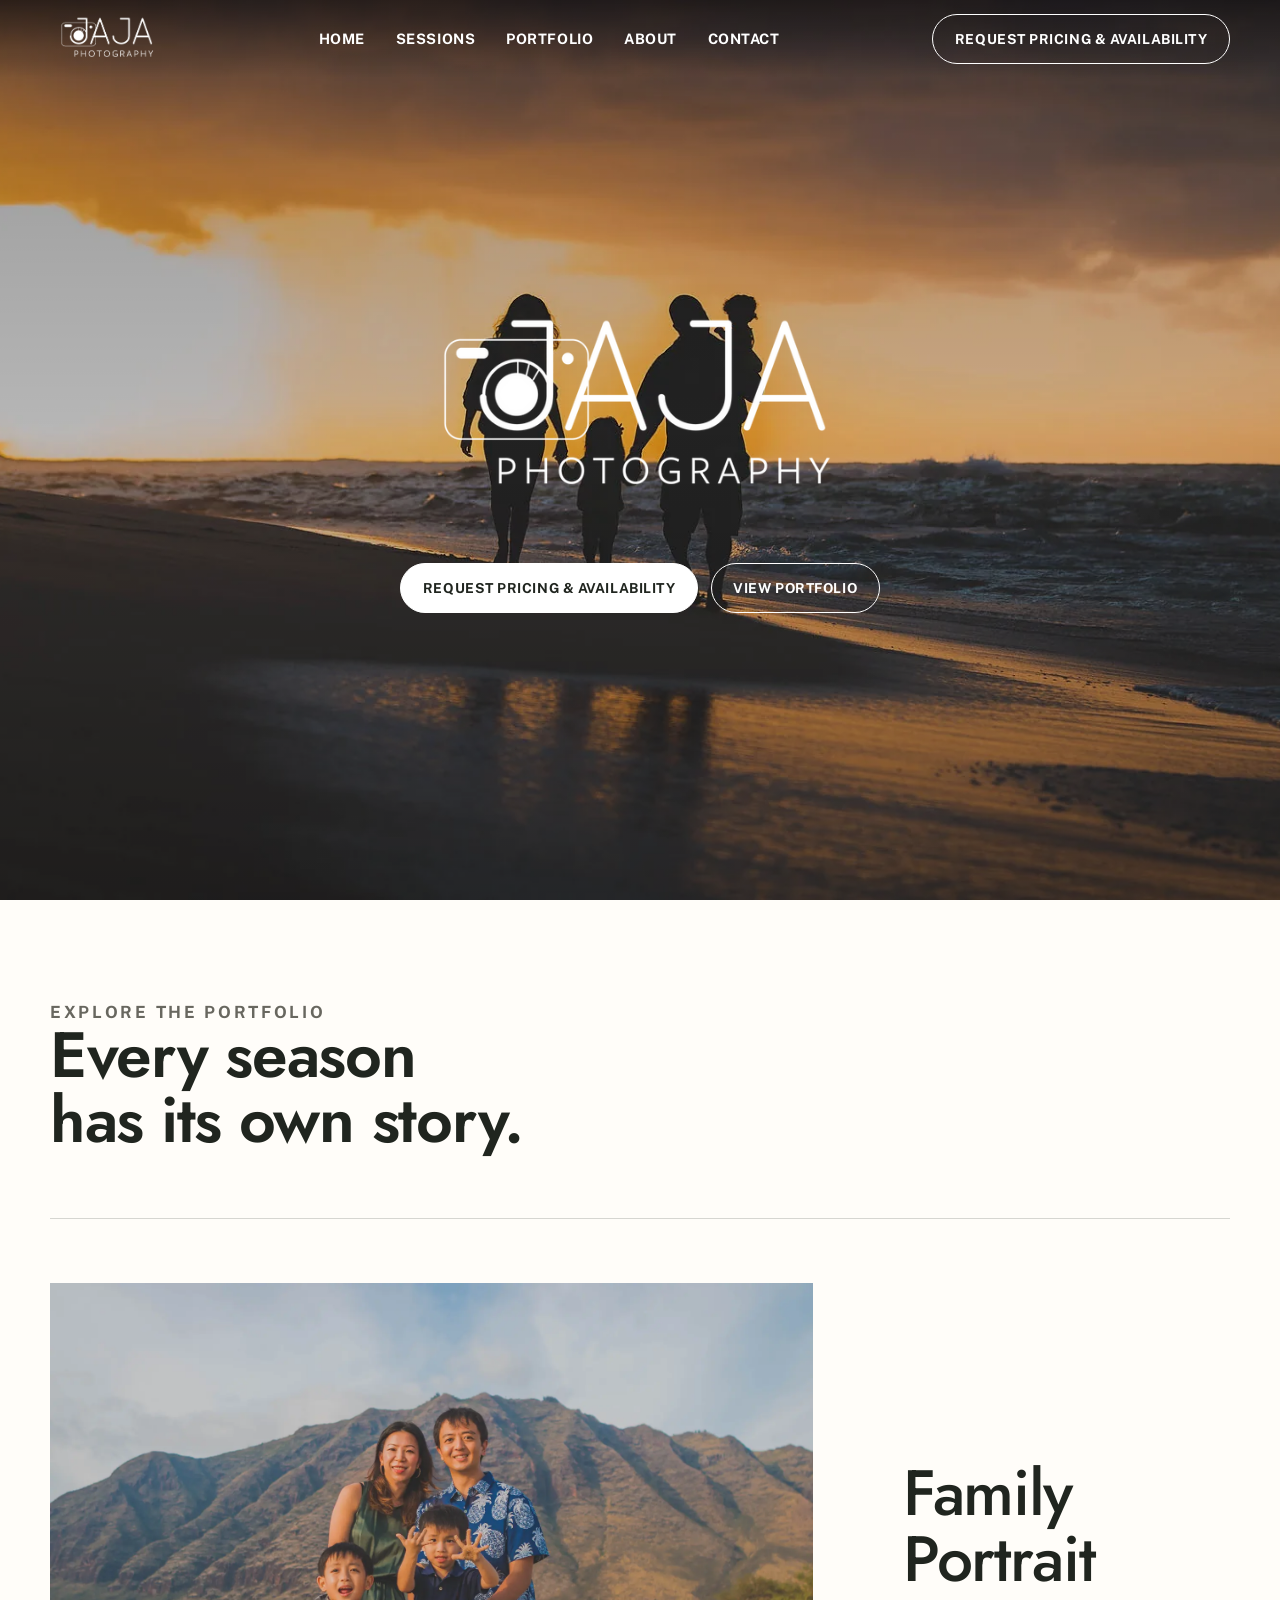
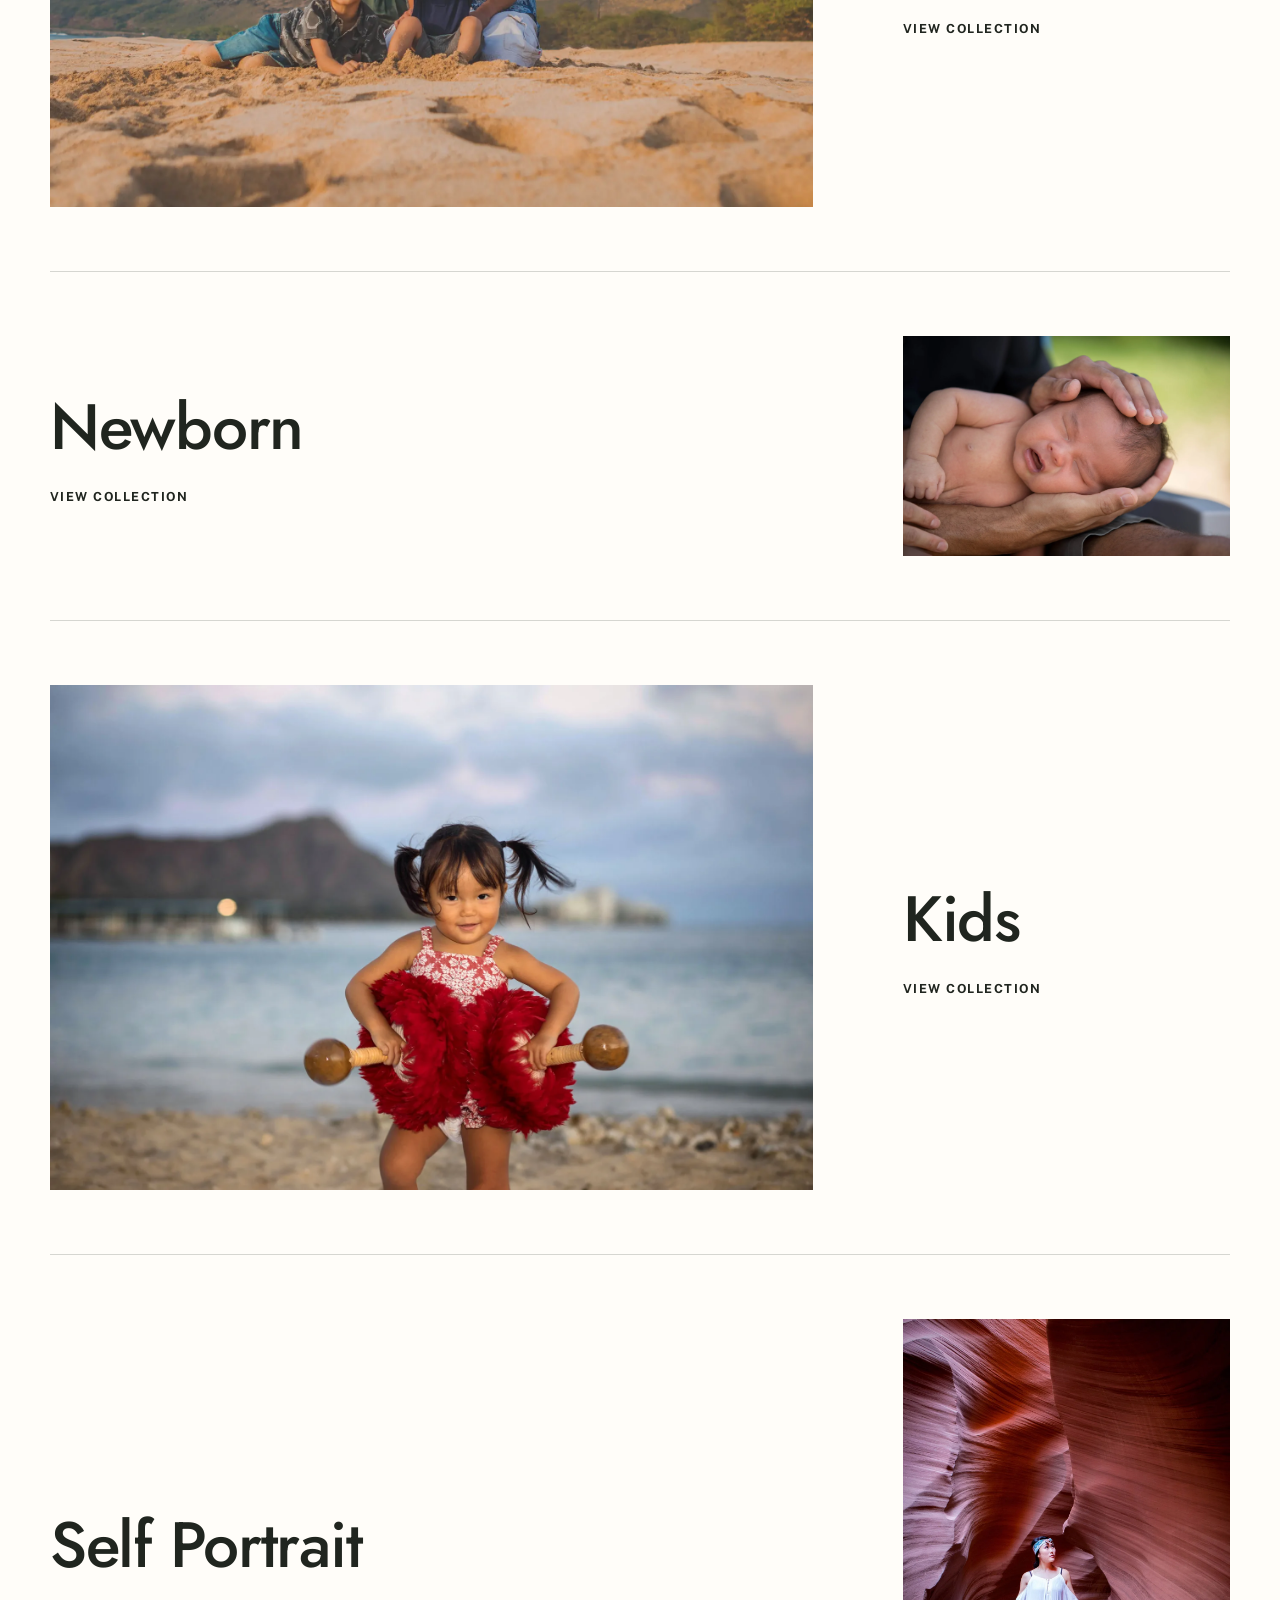
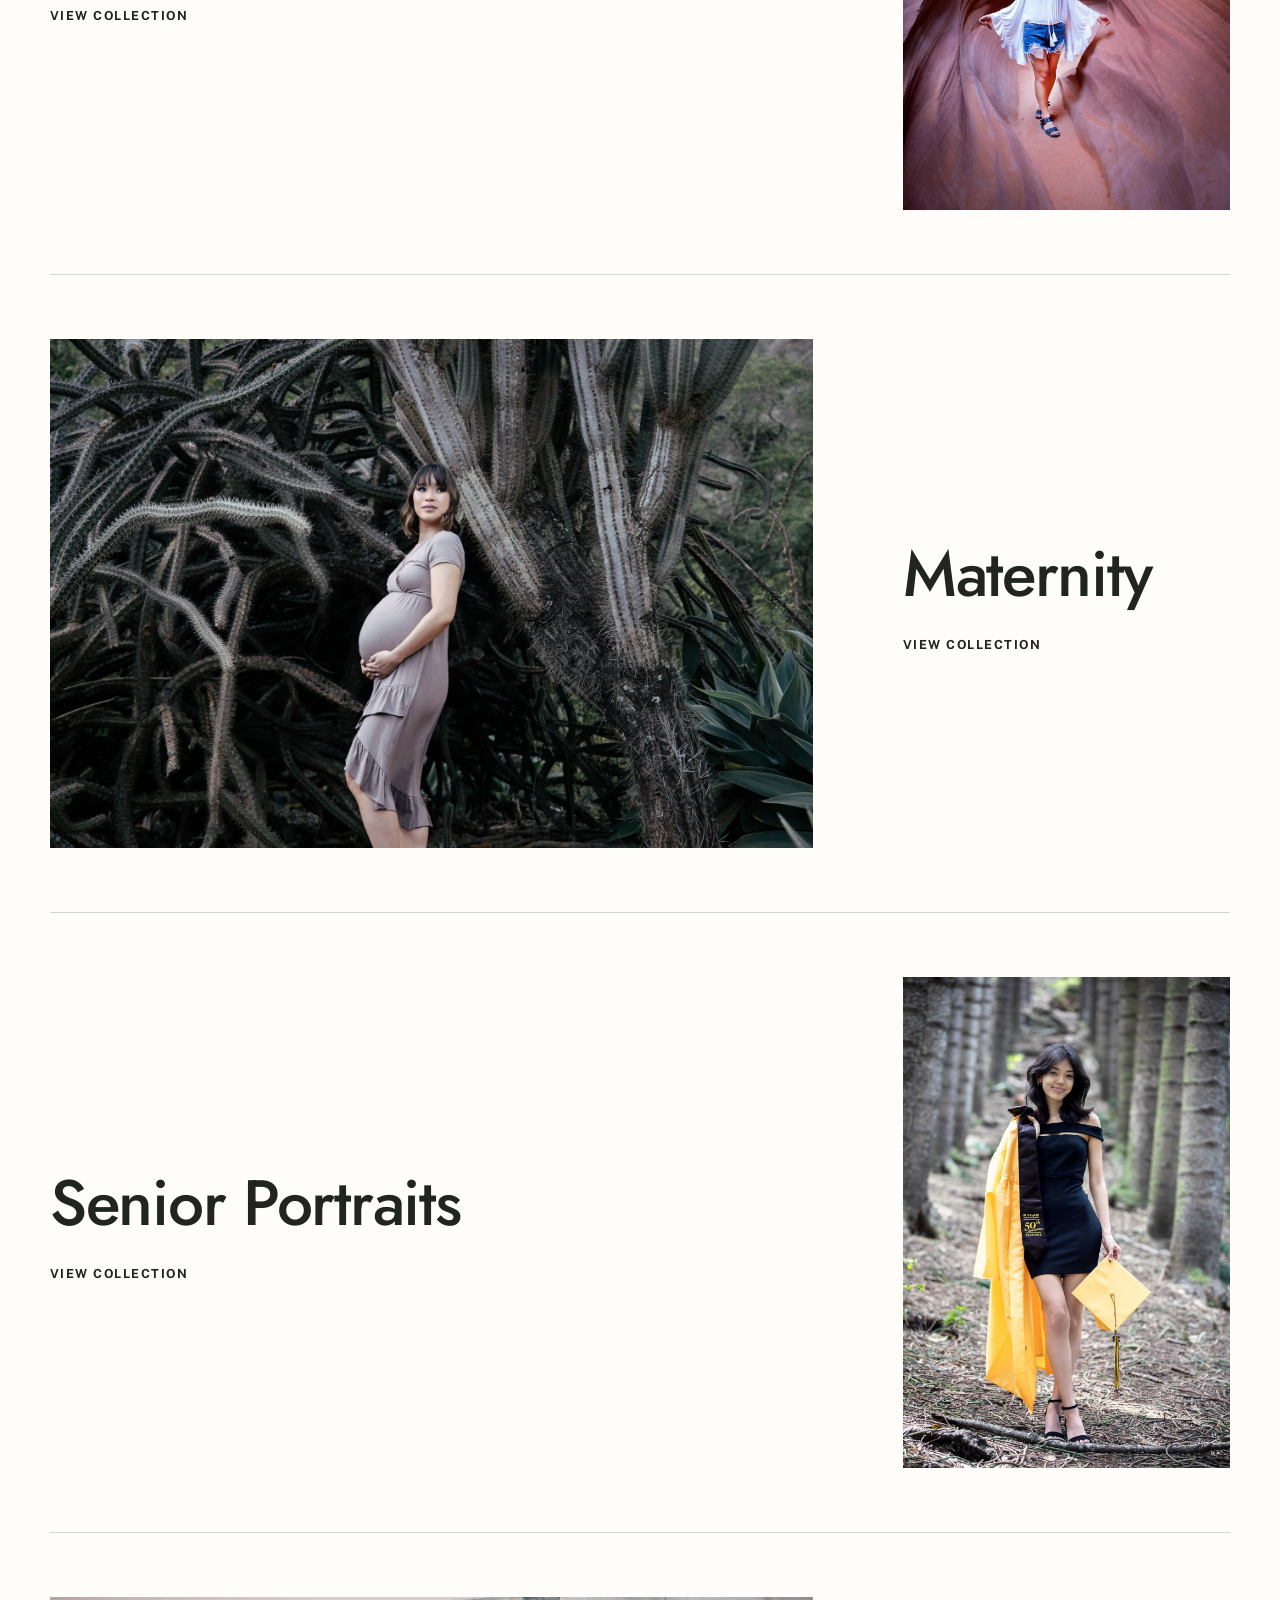
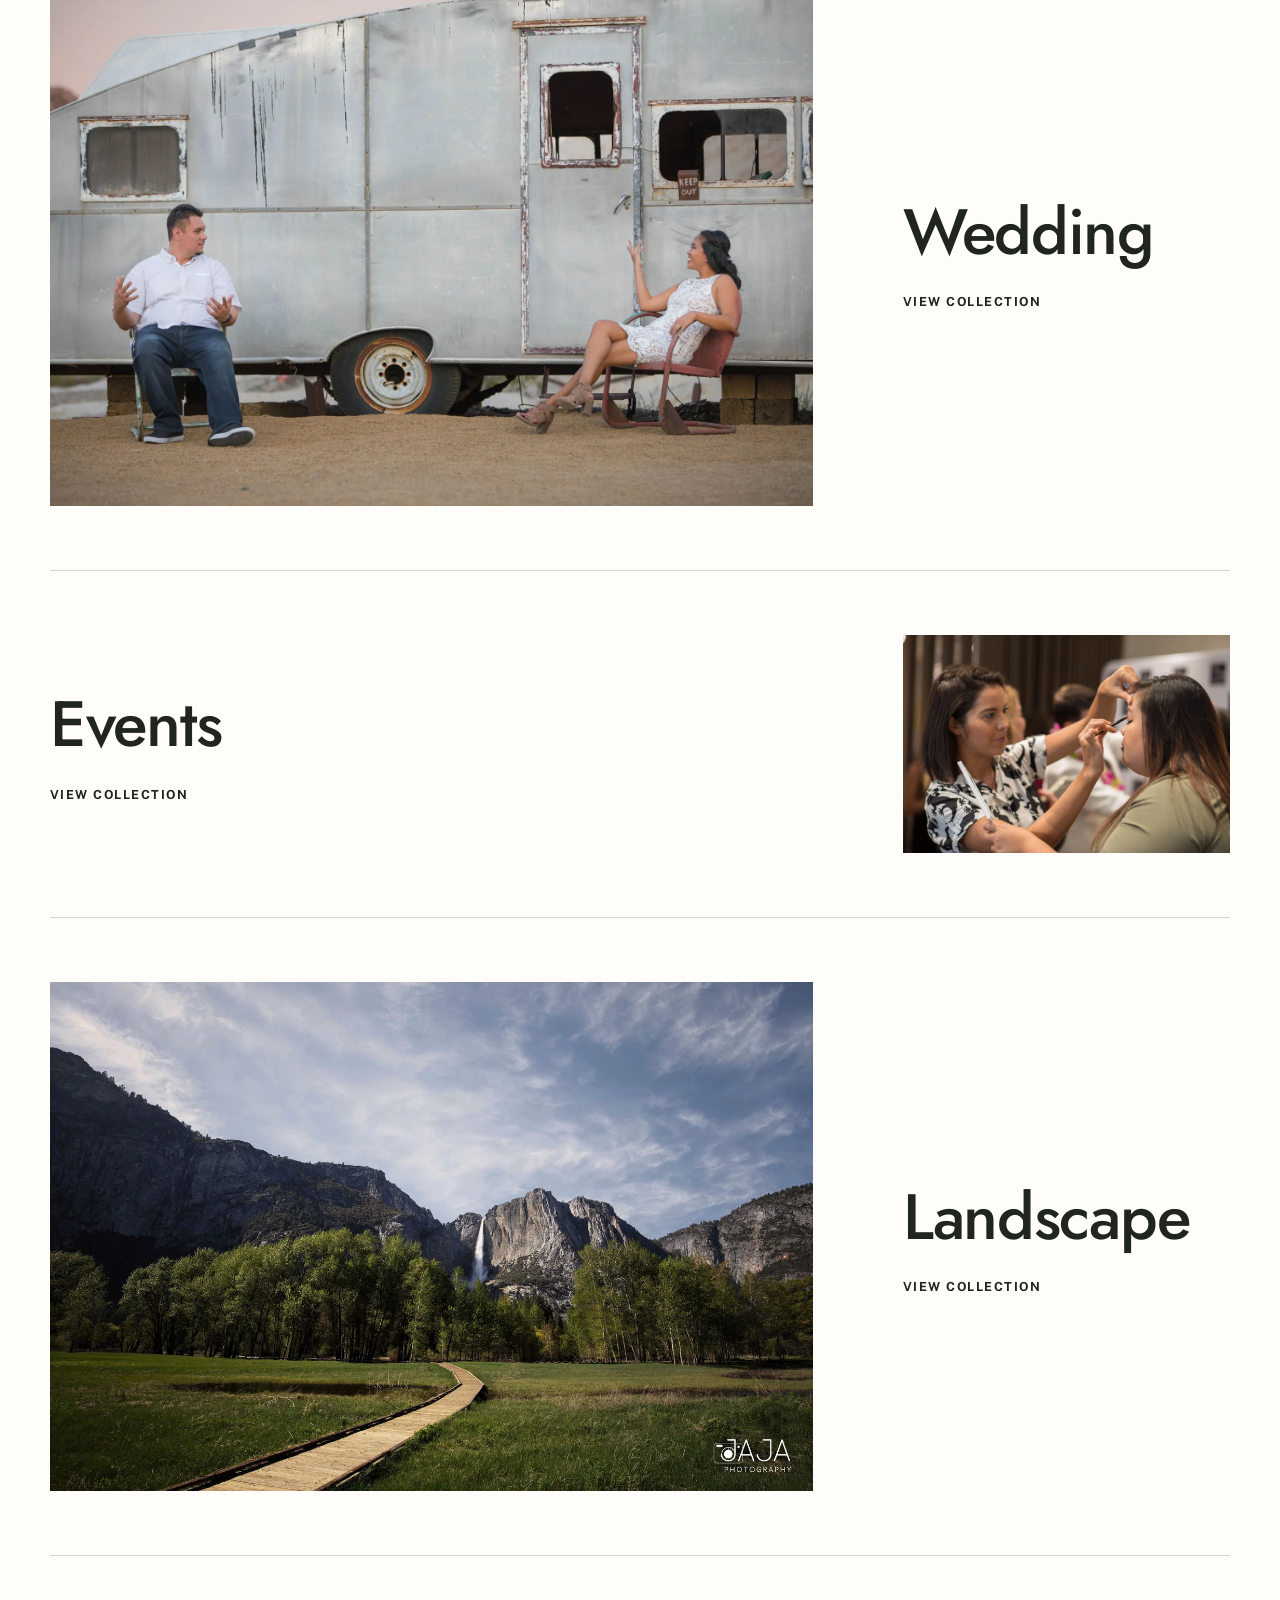
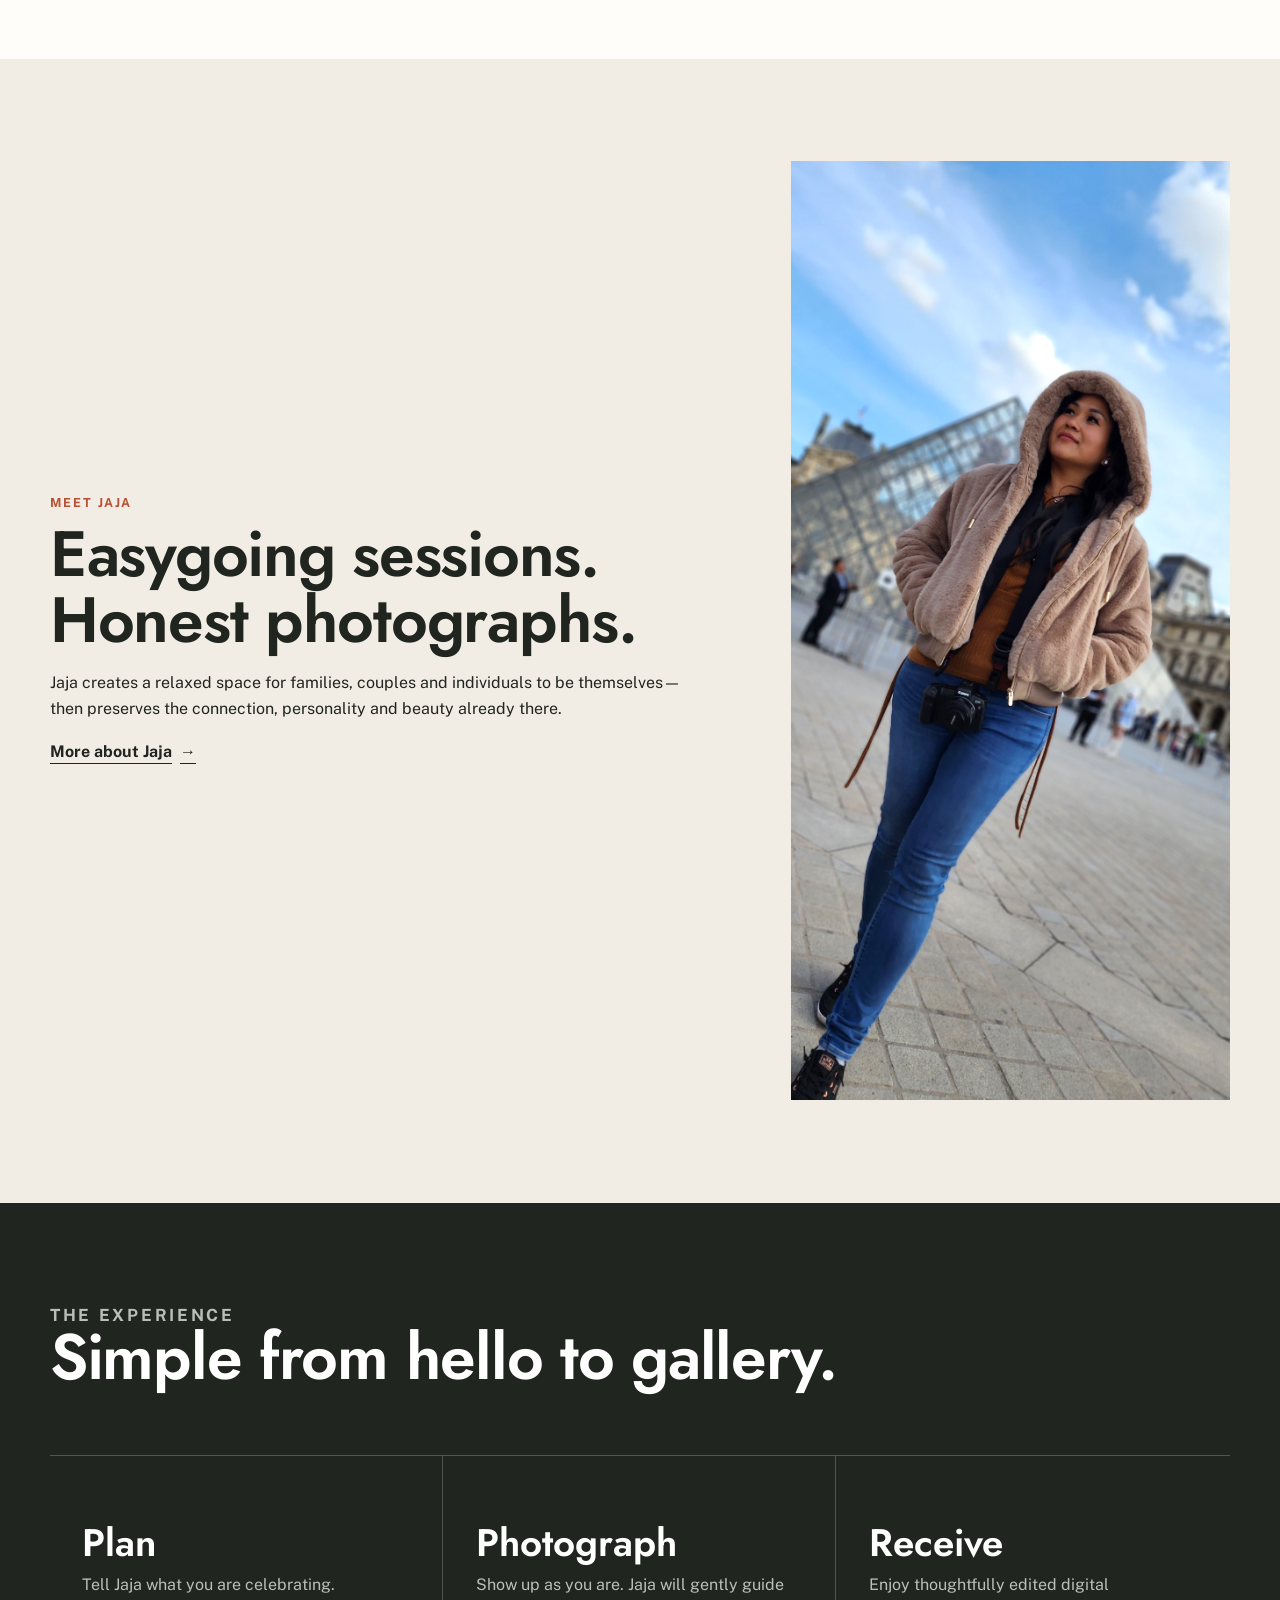
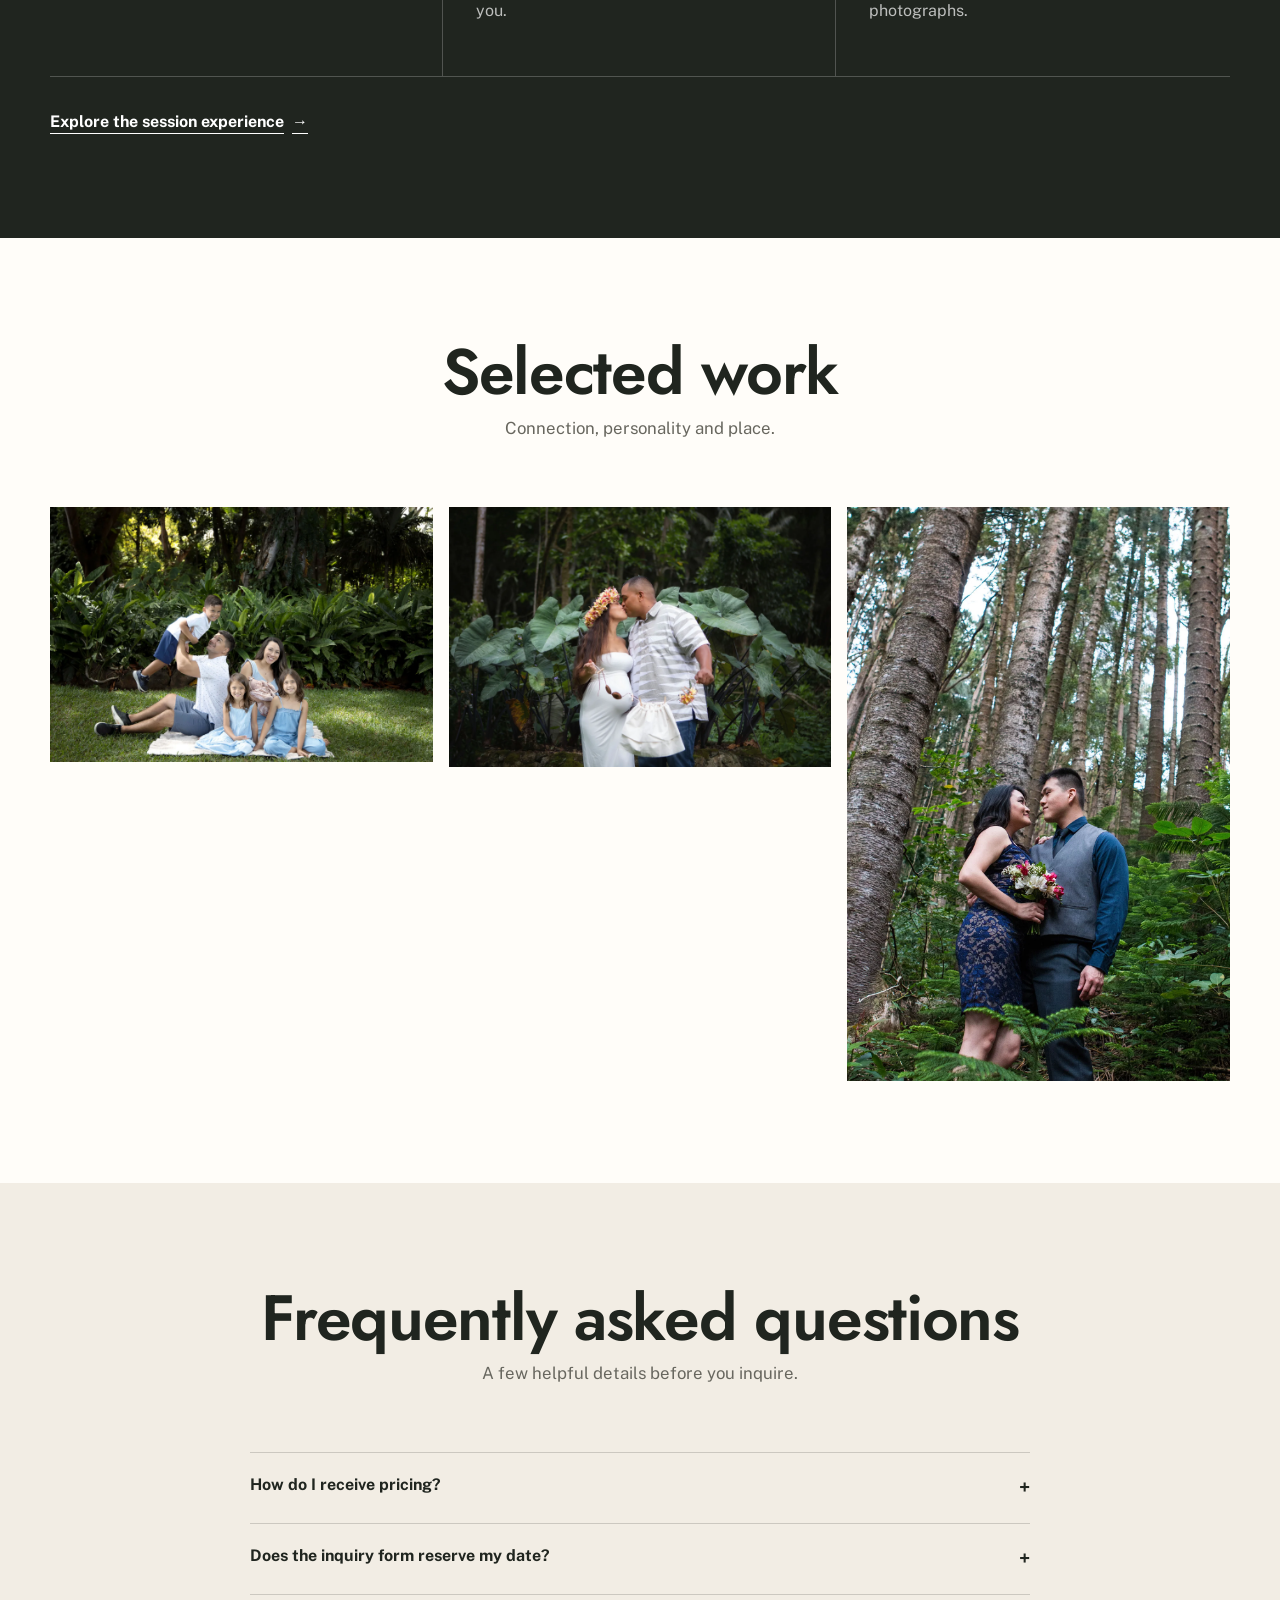
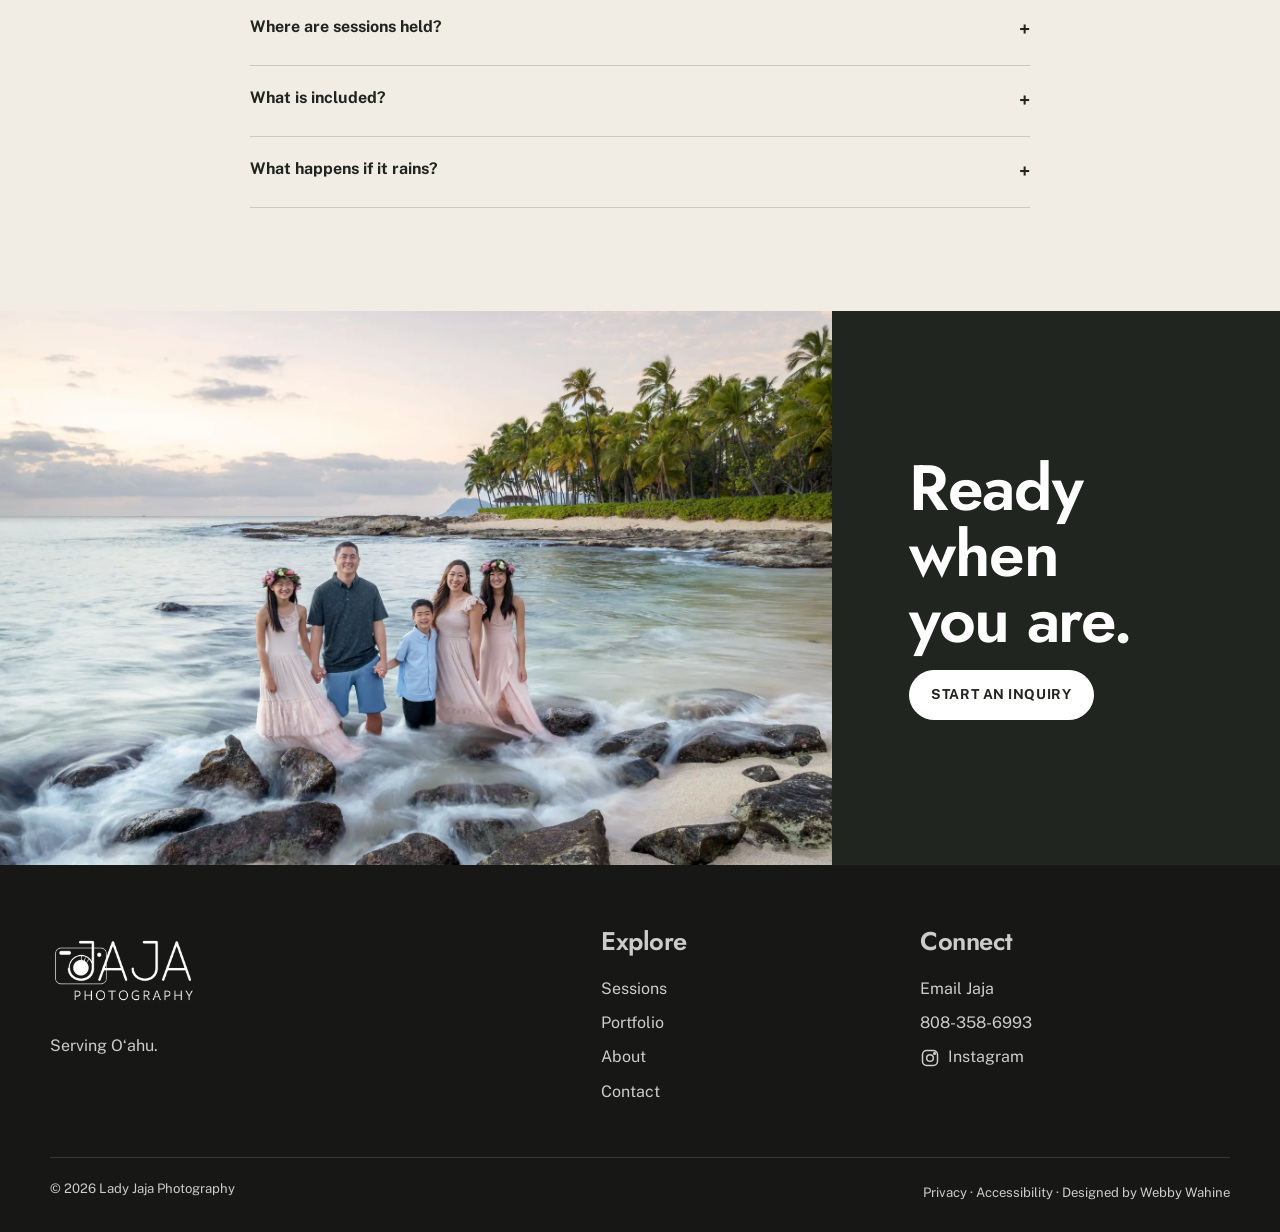
==== commit 8f9863e4: "Add files via upload redesign: apply modern editorial photography direction" ====
--- a/index.html
+++ b/index.html
@@ -113,7 +113,6 @@
                 />
               </div>
               <div class="collection-row__text">
-                <span>01</span>
                 <h3>Family Portrait</h3>
                 <strong>View collection</strong>
               </div></a
@@ -127,7 +126,6 @@
                 />
               </div>
               <div class="collection-row__text">
-                <span>02</span>
                 <h3>Newborn</h3>
                 <strong>View collection</strong>
               </div></a
@@ -141,7 +139,6 @@
                 />
               </div>
               <div class="collection-row__text">
-                <span>03</span>
                 <h3>Kids</h3>
                 <strong>View collection</strong>
               </div></a
@@ -155,7 +152,6 @@
                 />
               </div>
               <div class="collection-row__text">
-                <span>04</span>
                 <h3>Self Portrait</h3>
                 <strong>View collection</strong>
               </div></a
@@ -169,7 +165,6 @@
                 />
               </div>
               <div class="collection-row__text">
-                <span>05</span>
                 <h3>Maternity</h3>
                 <strong>View collection</strong>
               </div></a
@@ -183,7 +178,6 @@
                 />
               </div>
               <div class="collection-row__text">
-                <span>06</span>
                 <h3>Senior Portraits</h3>
                 <strong>View collection</strong>
               </div></a
@@ -197,7 +191,6 @@
                 />
               </div>
               <div class="collection-row__text">
-                <span>07</span>
                 <h3>Wedding</h3>
                 <strong>View collection</strong>
               </div></a
@@ -211,7 +204,6 @@
                 />
               </div>
               <div class="collection-row__text">
-                <span>08</span>
                 <h3>Events</h3>
                 <strong>View collection</strong>
               </div></a
@@ -225,7 +217,6 @@
                 />
               </div>
               <div class="collection-row__text">
-                <span>09</span>
                 <h3>Landscape</h3>
                 <strong>View collection</strong>
               </div></a
@@ -264,15 +255,15 @@
           </header>
           <div class="simple-features">
             <div>
-              <span>01</span><strong>Plan</strong>
+              <strong>Plan</strong>
               <p>Tell Jaja what you are celebrating.</p>
             </div>
             <div>
-              <span>02</span><strong>Photograph</strong>
+              <strong>Photograph</strong>
               <p>Show up as you are. Jaja will gently guide you.</p>
             </div>
             <div>
-              <span>03</span><strong>Receive</strong>
+              <strong>Receive</strong>
               <p>Enjoy thoughtfully edited digital photographs.</p>
             </div>
           </div>
--- a/assets/css/styles.css
+++ b/assets/css/styles.css
@@ -269,7 +269,7 @@
   inset: 0;
   width: 100%;
   height: 100%;
-  object-fit: contain;
+  object-fit: cover;
   object-position: center;
 }
 .home-hero::after {
@@ -393,7 +393,8 @@
   inset: 0;
   width: 100%;
   height: 100%;
-  object-fit: contain;
+  object-fit: cover;
+  object-position: center;
 }
 .page-hero--image::after {
   content: "";
@@ -481,6 +482,10 @@
   display: grid;
   gap: clamp(5rem, 9vw, 8rem);
 }
+.portfolio-category + .portfolio-category {
+  padding-top: clamp(4rem, 7vw, 6rem);
+  border-top: 1px solid var(--line);
+}
 .portfolio-category {
   scroll-margin-top: 150px;
 }
@@ -503,17 +508,22 @@
   font-size: 0.98rem;
 }
 .gallery-grid {
-  columns: 3 300px;
-  column-gap: 1rem;
+  display: grid;
+  gap: 1rem;
+}
+.gallery-row {
+  display: flex;
+  align-items: flex-start;
+  gap: 1rem;
 }
 .gallery-item {
   display: block;
-  width: 100%;
-  margin: 0 0 1rem;
+  flex: var(--image-ratio) 1 0%;
+  min-width: 0;
+  margin: 0;
   border: 0;
   padding: 0;
   background: transparent;
-  break-inside: avoid;
   cursor: zoom-in;
 }
 .gallery-item img {
@@ -524,6 +534,13 @@
 }
 .gallery-item:hover img {
   opacity: 0.88;
+}
+.gallery-row--1 .gallery-item {
+  flex-grow: 0;
+  width: min(60%, 720px);
+}
+.gallery-row--2 .gallery-item {
+  max-width: calc(50% - 0.5rem);
 }
 .intro-grid,
 .split-grid {
@@ -848,7 +865,7 @@
     min-height: 620px;
   }
   .home-hero__photo {
-    object-fit: contain;
+    object-fit: cover;
   }
   .home-hero__content {
     gap: 1.5rem;
@@ -883,8 +900,15 @@
   .portfolio-jump {
     top: 70px;
   }
-  .gallery-grid {
-    columns: 1;
+  .gallery-row {
+    display: grid;
+    grid-template-columns: 1fr;
+  }
+  .gallery-item,
+  .gallery-row--1 .gallery-item,
+  .gallery-row--2 .gallery-item {
+    width: 100%;
+    max-width: none;
   }
   .footer-bottom {
     flex-direction: column;
@@ -1094,7 +1118,16 @@
   margin-inline: auto;
 }
 .contact-section {
-  padding: 0 0 clamp(5rem, 10vw, 9rem);
+  padding: clamp(3rem, 7vw, 6rem) 0 clamp(5rem, 10vw, 9rem);
+}
+
+.footer-links a,
+.footer-bottom a {
+  text-decoration: none;
+}
+.footer-links a:hover,
+.footer-bottom a:hover {
+  color: #fff;
 }
 .contact-shell {
   width: min(760px, calc(100% - 2rem));
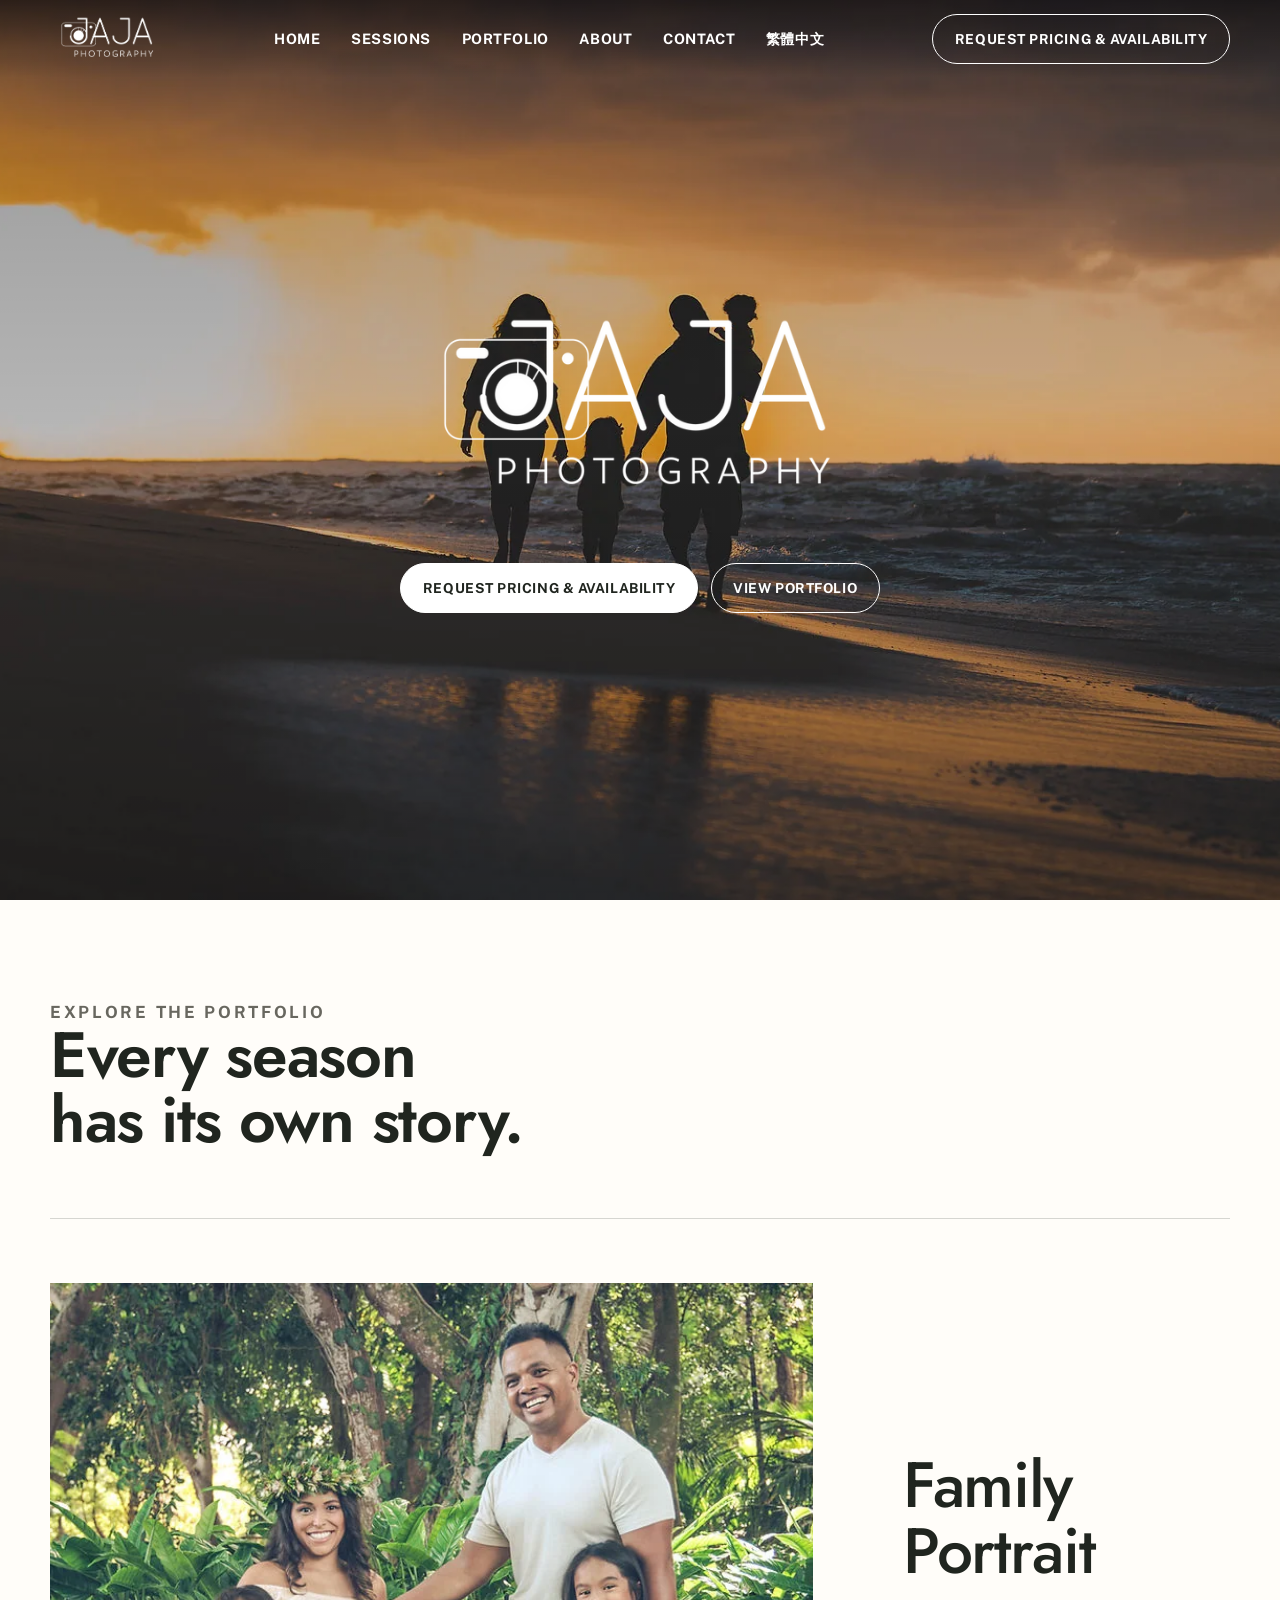
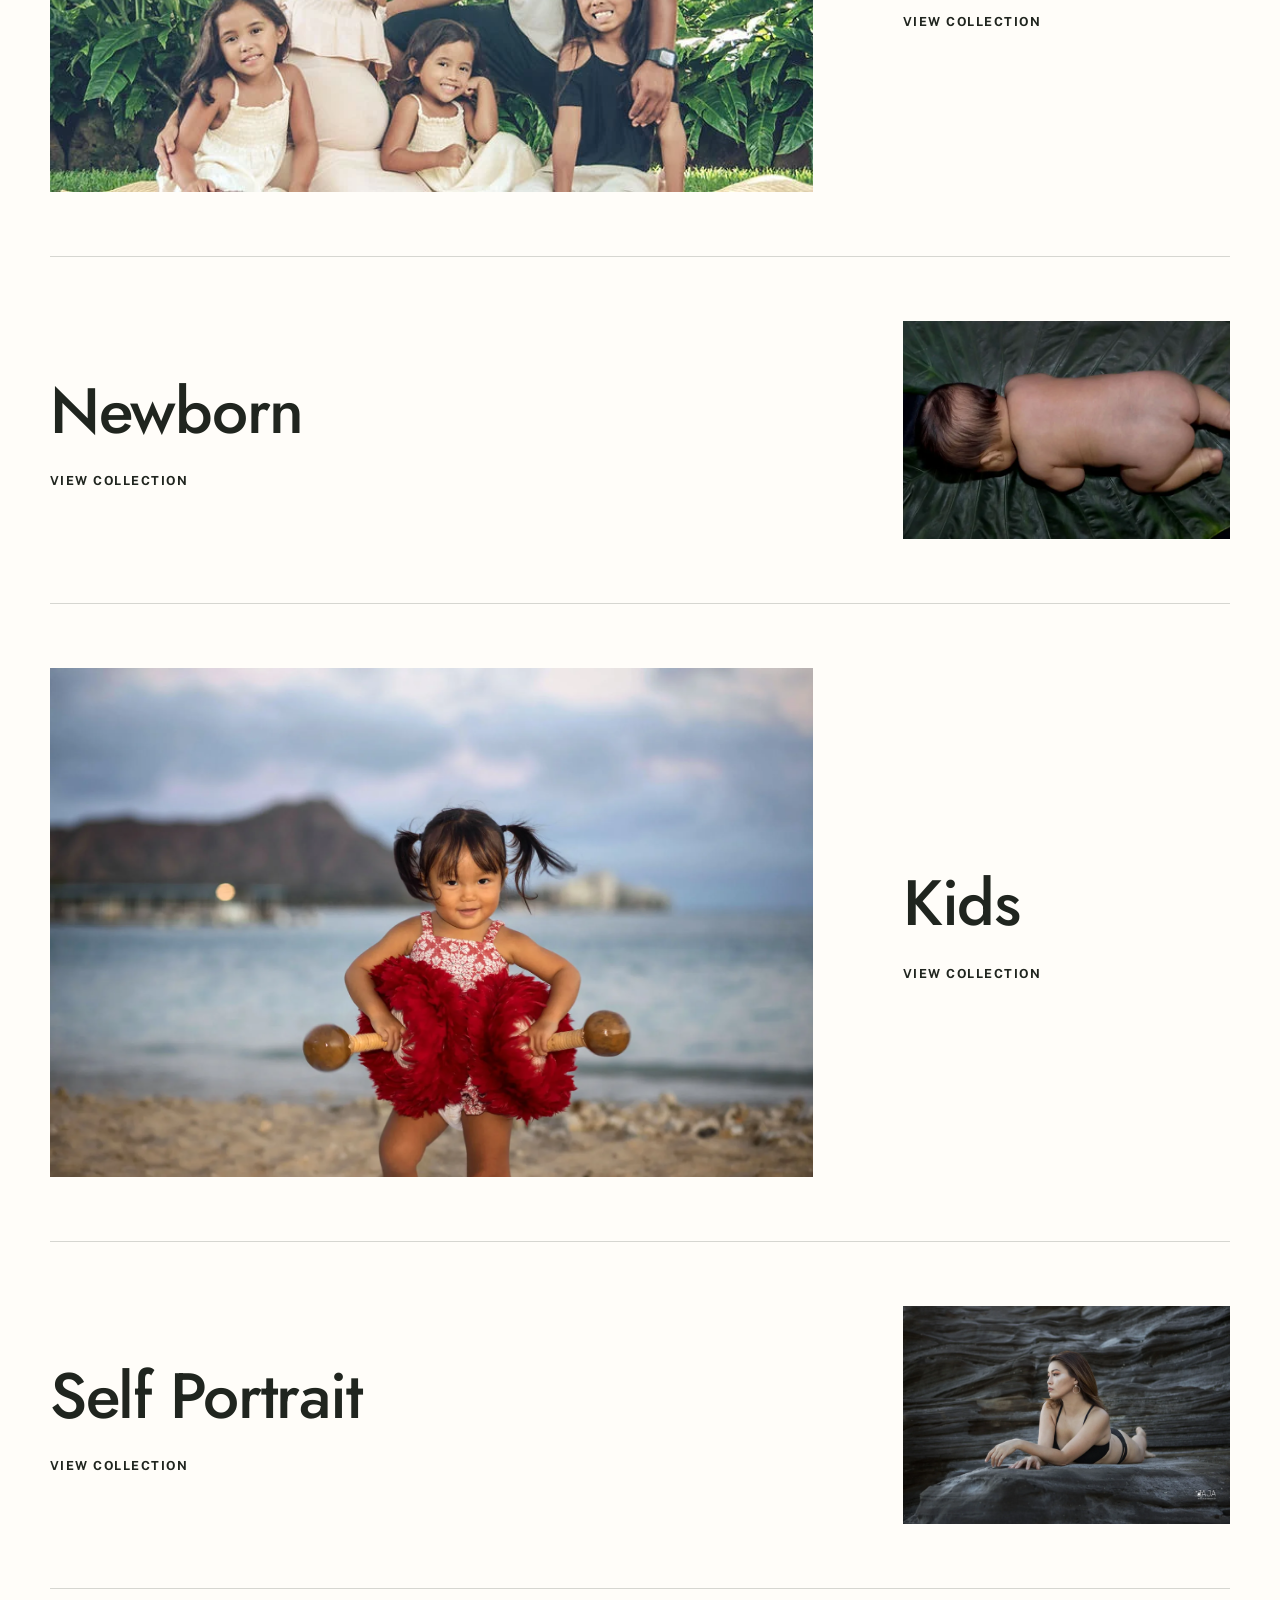
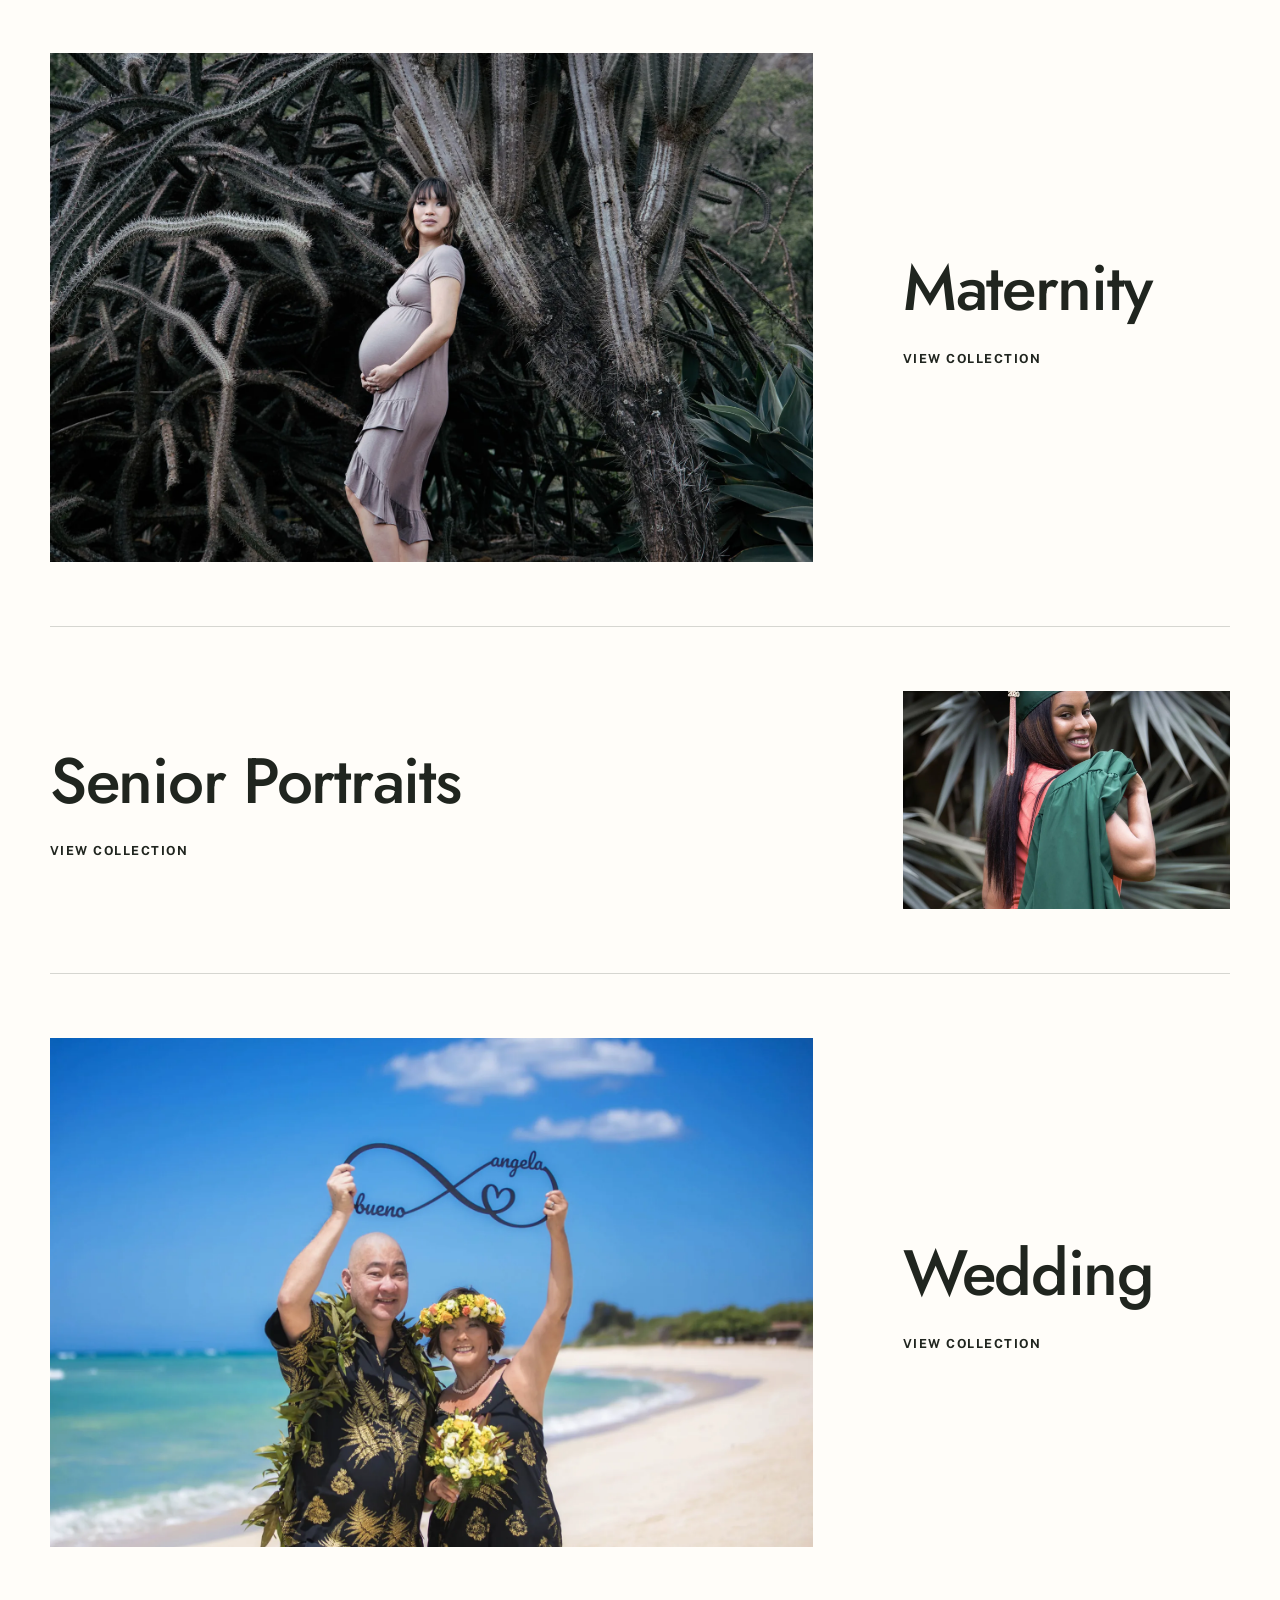
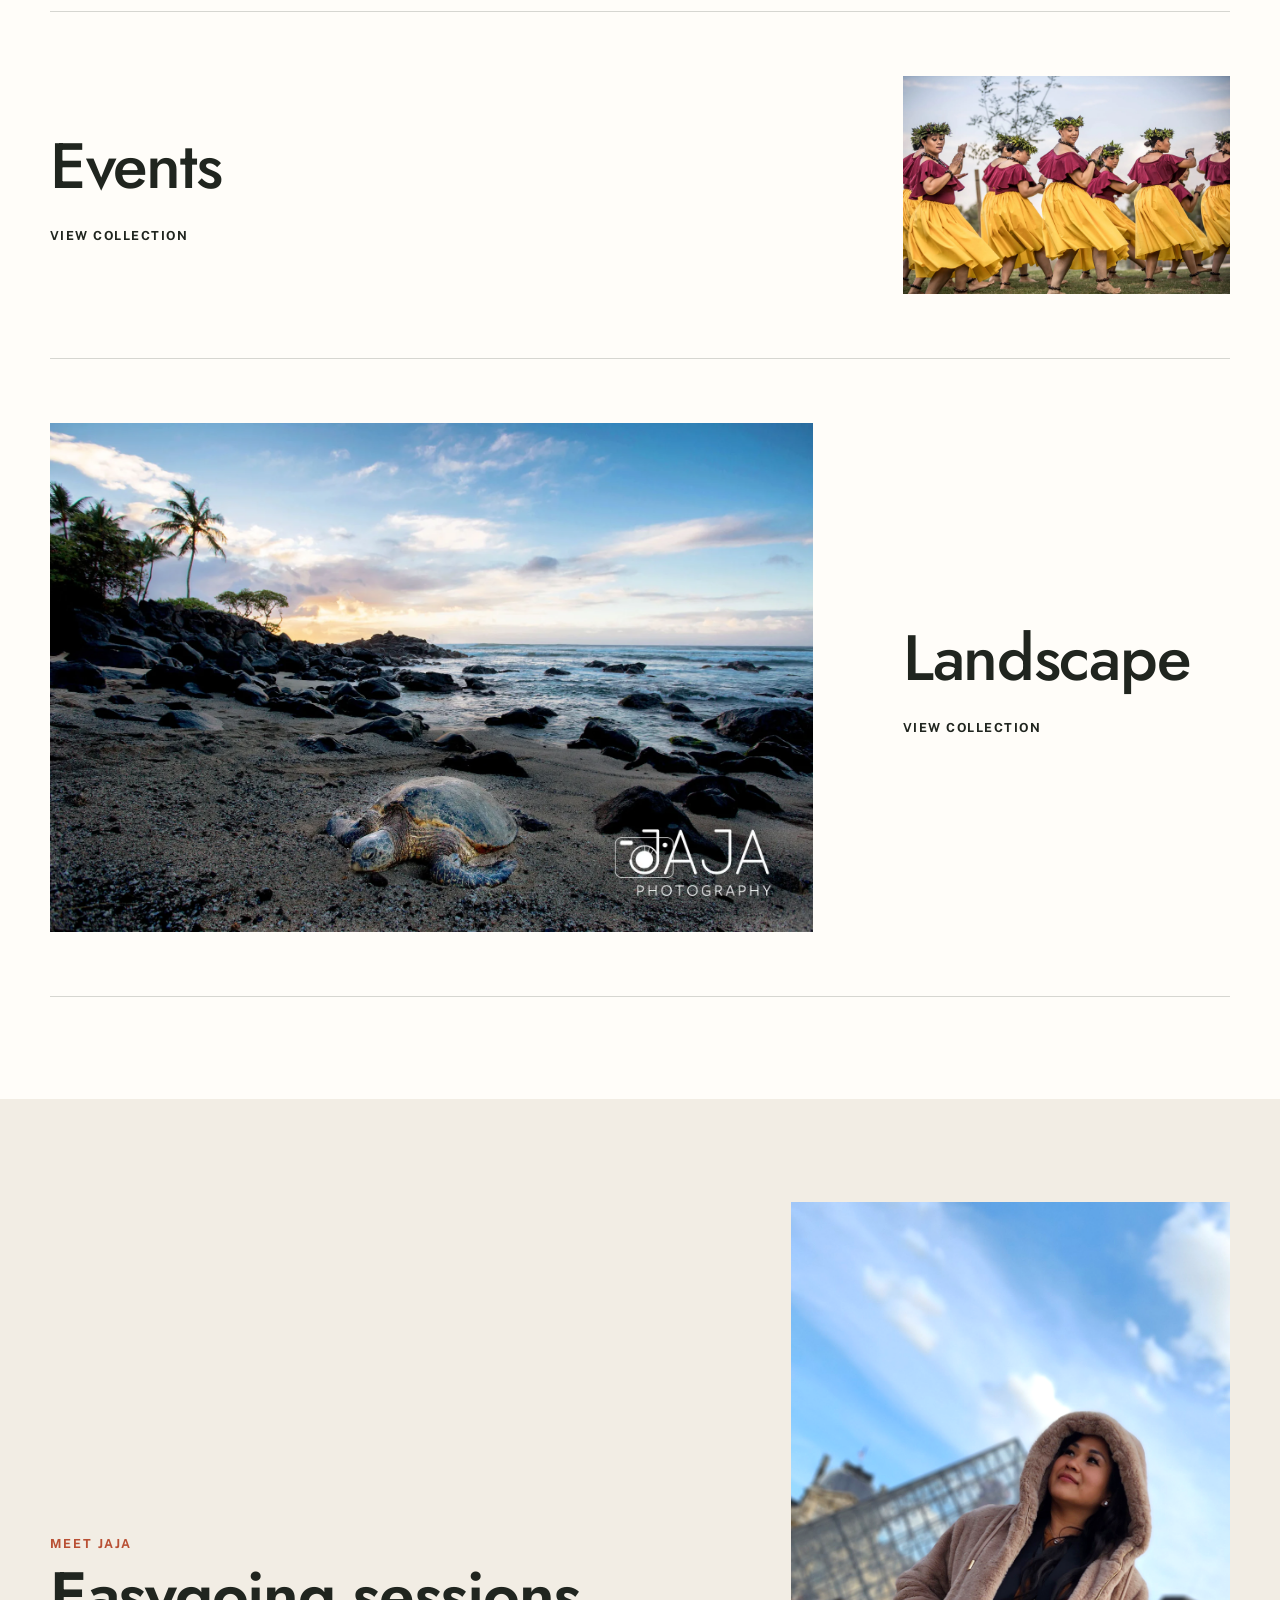
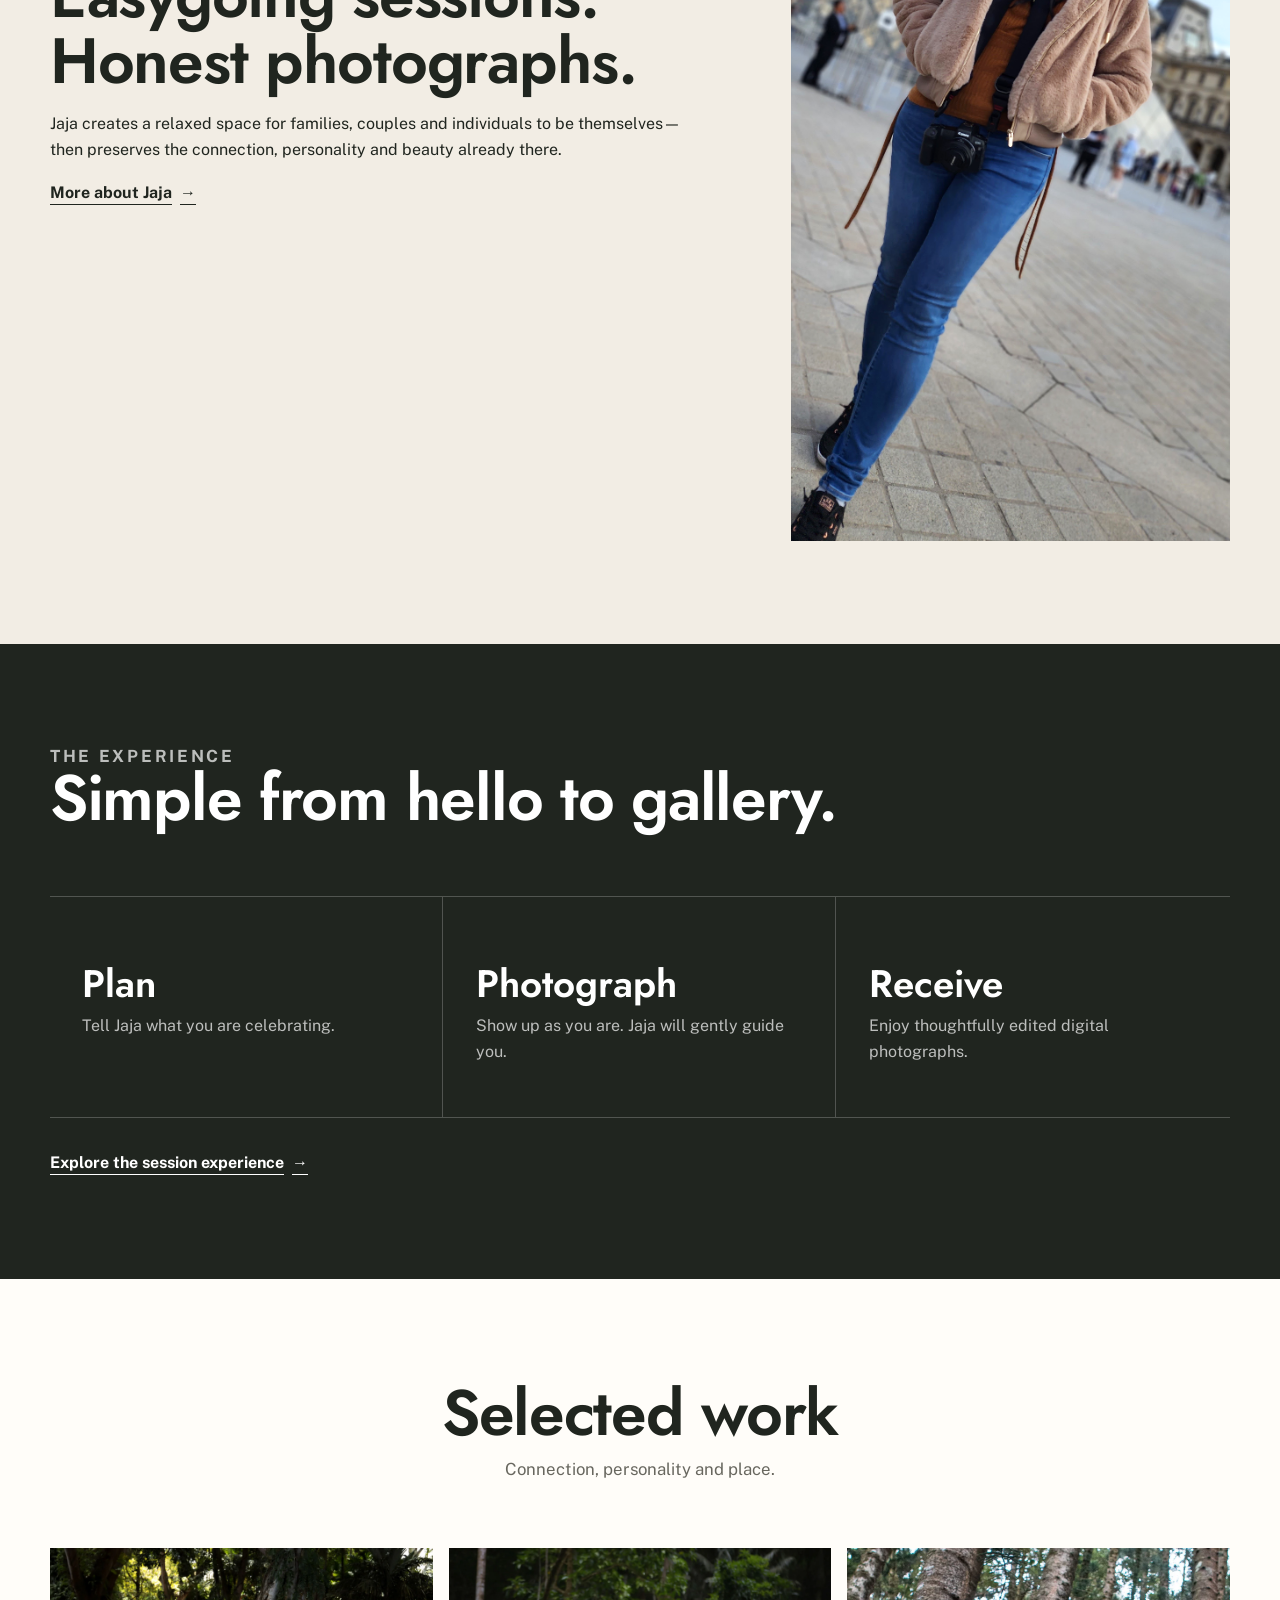
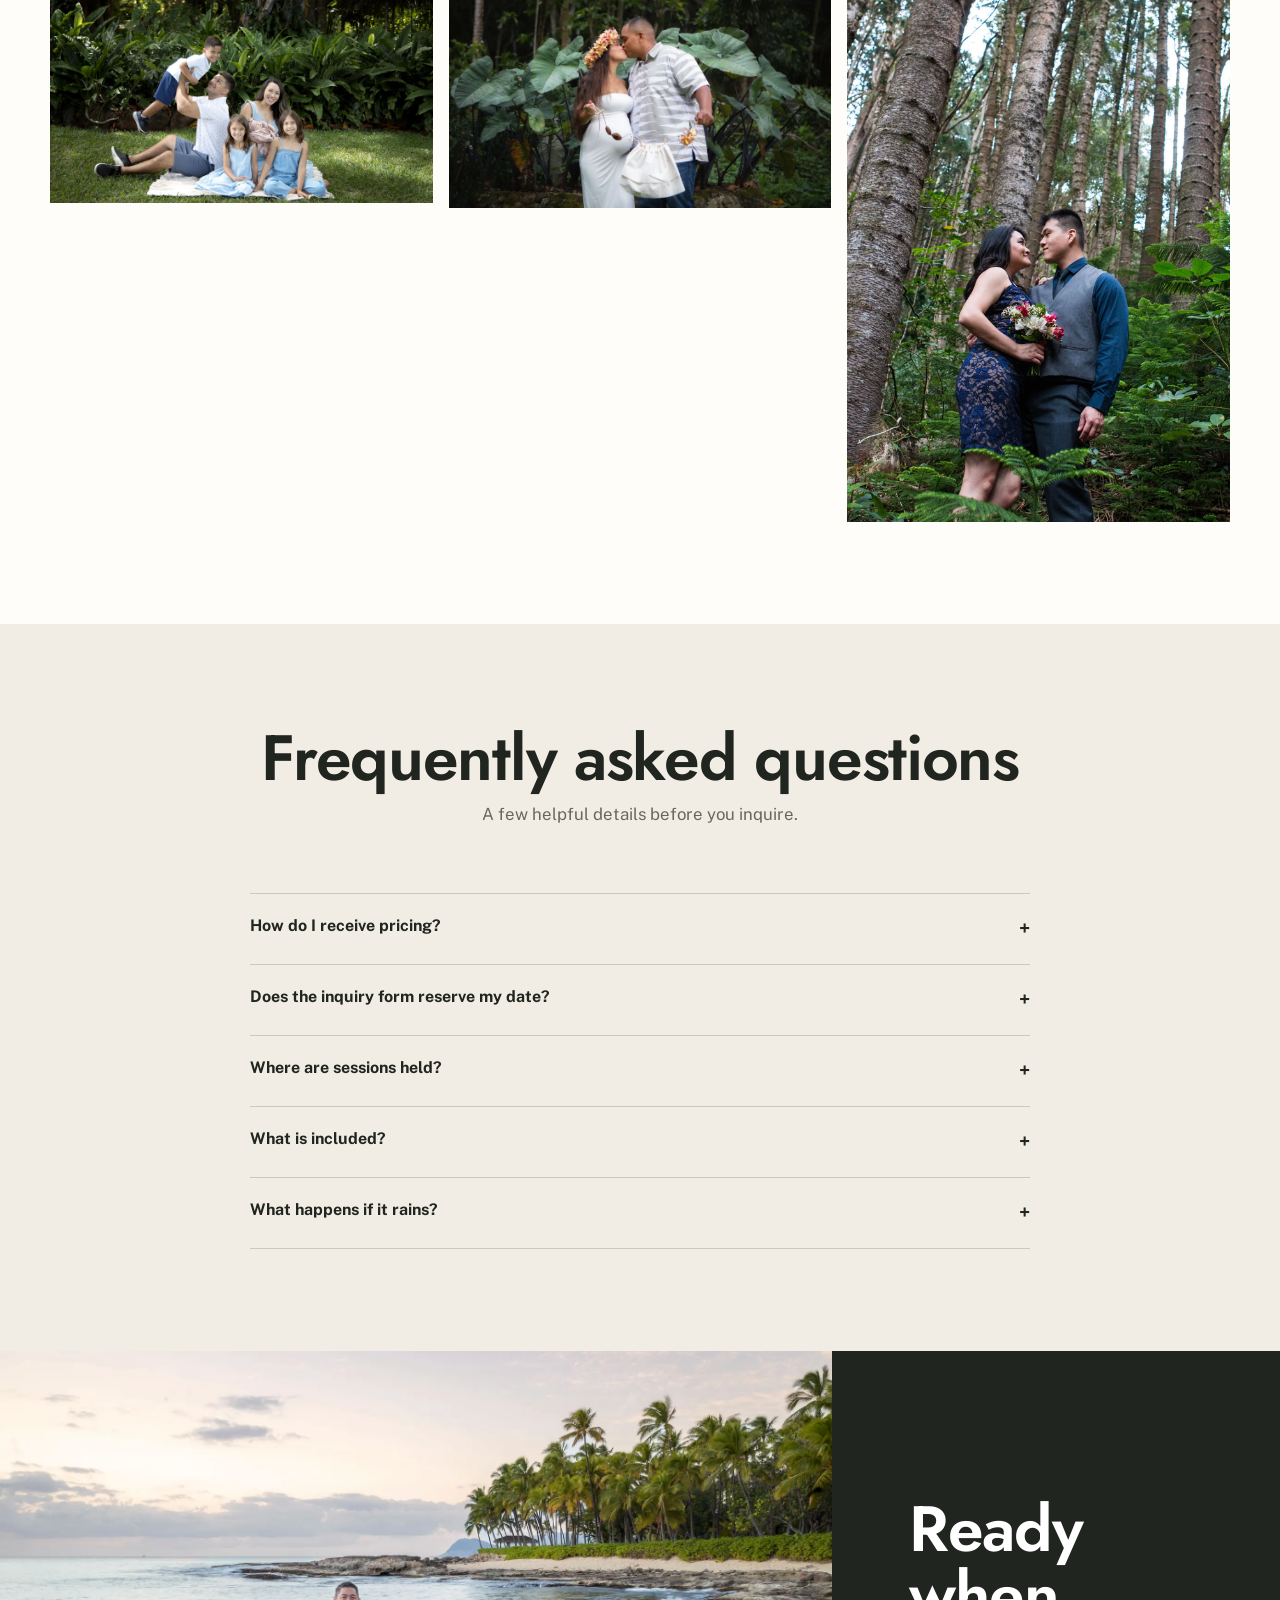
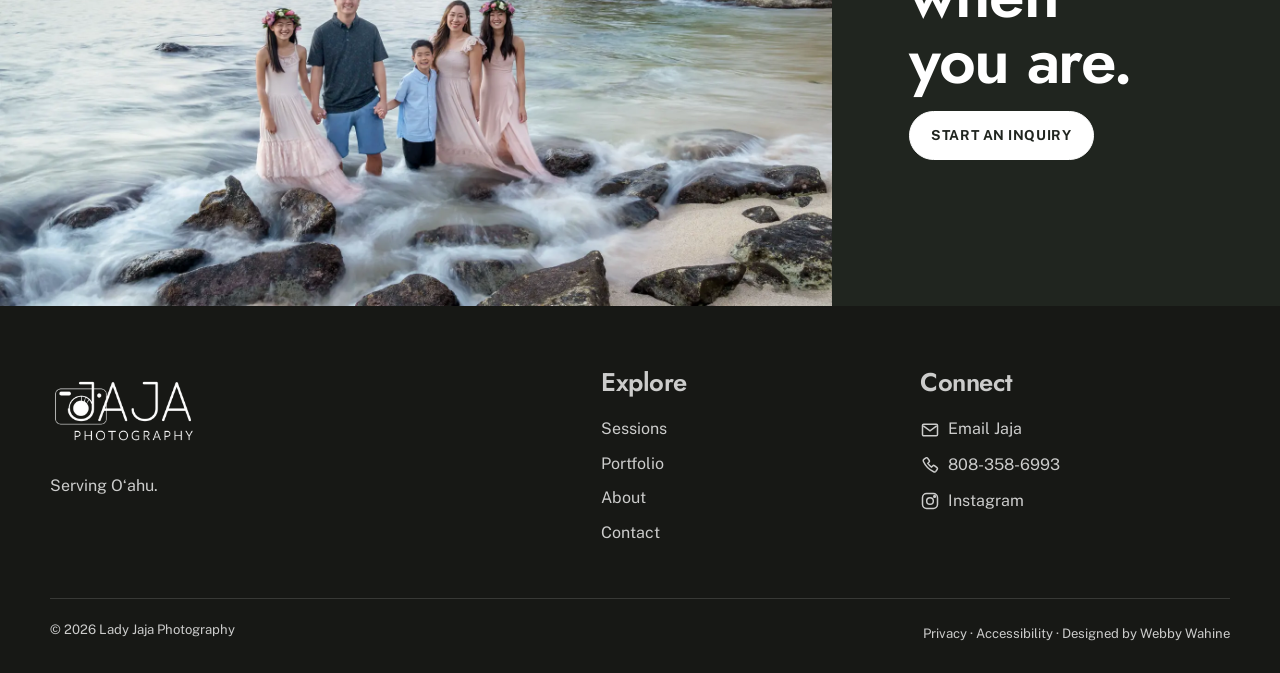
==== commit 8c129060: "Add files via upload feat: restore complete galleries and refresh featured images" ====
--- a/index.html
+++ b/index.html
@@ -107,7 +107,7 @@
             <a class="collection-row" href="portfolio.html#family"
               ><div class="collection-row__image">
                 <img
-                  src="assets/images/family-stories-01.webp"
+                  src="assets/images/home-04.webp"
                   alt="Family gathered together outdoors on Oʻahu"
                   loading="lazy"
                 />
@@ -120,7 +120,7 @@
             <a class="collection-row" href="portfolio.html#newborn"
               ><div class="collection-row__image">
                 <img
-                  src="assets/images/kids-06.webp"
+                  src="assets/images/home-05.webp"
                   alt="Newborn photographed in a soft natural setting"
                   loading="lazy"
                 />
@@ -146,7 +146,7 @@
             <a class="collection-row" href="portfolio.html#portraits"
               ><div class="collection-row__image">
                 <img
-                  src="assets/images/portraits-01.webp"
+                  src="assets/images/portraits-03.webp"
                   alt="Individual portrait photographed by Jaja"
                   loading="lazy"
                 />
@@ -172,7 +172,7 @@
             <a class="collection-row" href="portfolio.html#seniors"
               ><div class="collection-row__image">
                 <img
-                  src="assets/images/seniors-08.webp"
+                  src="assets/images/seniors-04.webp"
                   alt="Senior portrait in warm outdoor light"
                   loading="lazy"
                 />
@@ -185,7 +185,7 @@
             <a class="collection-row" href="portfolio.html#weddings"
               ><div class="collection-row__image">
                 <img
-                  src="assets/images/weddings-04.webp"
+                  src="assets/images/weddings-01.webp"
                   alt="Wedding couple photographed together on Oʻahu"
                   loading="lazy"
                 />
@@ -198,7 +198,7 @@
             <a class="collection-row" href="portfolio.html#events"
               ><div class="collection-row__image">
                 <img
-                  src="assets/images/events-04.webp"
+                  src="assets/images/events-07.webp"
                   alt="Guests gathered at a photographed event"
                   loading="lazy"
                 />
@@ -211,7 +211,7 @@
             <a class="collection-row" href="portfolio.html#landscape"
               ><div class="collection-row__image">
                 <img
-                  src="assets/images/creative-01.webp"
+                  src="assets/images/creative-06.webp"
                   alt="Oʻahu landscape photographed in natural light"
                   loading="lazy"
                 />
--- a/assets/css/styles.css
+++ b/assets/css/styles.css
@@ -165,6 +165,22 @@
   font-size: 0.9rem;
   letter-spacing: 0.04em;
   text-transform: uppercase;
+}
+.language-toggle {
+  border: 0;
+  padding: 0;
+  background: transparent;
+  color: inherit;
+  font: 700 0.9rem/1.65 var(--body);
+  letter-spacing: 0.04em;
+  text-transform: none;
+  cursor: pointer;
+}
+.language-toggle:hover {
+  color: var(--terracotta);
+}
+.home-page .language-toggle:hover {
+  color: #fff;
 }
 .nav-list a[aria-current="page"] {
   color: var(--terracotta);
@@ -484,7 +500,6 @@
 }
 .portfolio-category + .portfolio-category {
   padding-top: clamp(4rem, 7vw, 6rem);
-  border-top: 1px solid var(--line);
 }
 .portfolio-category {
   scroll-margin-top: 150px;
@@ -496,7 +511,6 @@
   align-items: end;
   margin-bottom: 2rem;
   padding-bottom: 1rem;
-  border-bottom: 1px solid var(--line);
 }
 .portfolio-category__heading h2 {
   margin: 0;
@@ -765,12 +779,17 @@
   align-items: center;
   gap: 0.5rem;
 }
-.instagram-link svg {
+.instagram-link svg,
+.contact-icon-link svg {
   width: 20px;
   height: 20px;
   fill: none;
   stroke: currentColor;
   stroke-width: 1.8;
+}
+.contact-icon-link {
+  align-items: center;
+  gap: 0.5rem;
 }
 .footer-bottom {
   display: flex;
@@ -786,6 +805,13 @@
   transform: none;
 }
 @media (max-width: 920px) {
+  .about-intro__grid {
+    grid-template-columns: minmax(0, 1fr);
+    gap: 3rem;
+  }
+  .about-intro__portrait {
+    width: min(76vw, 420px);
+  }
   .header-inner {
     grid-template-columns: 1fr auto auto;
   }
@@ -816,6 +842,13 @@
     display: block;
     padding: 0.75rem;
   }
+  .language-toggle {
+    display: block;
+    width: 100%;
+    padding: 0.75rem;
+    color: var(--ink);
+    text-align: left;
+  }
   .header-cta {
     display: none;
   }
@@ -983,11 +1016,30 @@
 }
 .collection-row__image {
   overflow: hidden;
+  aspect-ratio: 3 / 2;
+  background: var(--cream);
 }
 .collection-row__image img {
   width: 100%;
-  height: auto;
+  height: 100%;
+  object-fit: cover;
+  object-position: center;
   transition: transform 0.7s cubic-bezier(0.2, 0.7, 0.2, 1);
+}
+.collection-row:nth-child(1) .collection-row__image img {
+  object-position: center 46%;
+}
+.collection-row:nth-child(2) .collection-row__image img {
+  object-position: center 42%;
+}
+.collection-row:nth-child(4) .collection-row__image img {
+  object-position: center 40%;
+}
+.collection-row:nth-child(6) .collection-row__image img {
+  object-position: center 38%;
+}
+.collection-row:nth-child(8) .collection-row__image img {
+  object-position: center 36%;
 }
 .collection-row:hover .collection-row__image img {
   transform: scale(1.015);
@@ -1001,6 +1053,42 @@
   margin: 0.75rem 0 1.4rem;
   font-size: clamp(2.4rem, 5vw, 5rem);
   font-weight: 500;
+  overflow-wrap: normal;
+  word-break: normal;
+}
+.about-intro {
+  padding-top: clamp(5rem, 10vw, 9rem);
+}
+.about-intro__grid {
+  display: grid;
+  grid-template-columns: minmax(280px, 0.72fr) minmax(0, 1fr);
+  gap: clamp(3rem, 8vw, 8rem);
+  align-items: center;
+}
+.about-intro__portrait {
+  position: relative;
+  max-width: 470px;
+  margin-inline: auto;
+  padding: clamp(0.75rem, 2vw, 1.35rem);
+  background: var(--cream);
+}
+.about-intro__portrait::after {
+  content: "";
+  position: absolute;
+  inset: 8% -5% -5% 8%;
+  z-index: -1;
+  border: 1px solid var(--line);
+}
+.about-intro__portrait img {
+  display: block;
+  width: 100%;
+  height: auto;
+}
+.about-intro__copy {
+  max-width: 680px;
+}
+.about-intro h1 {
+  max-width: 760px;
 }
 .collection-row__text strong {
   font-size: 0.78rem;
@@ -1083,33 +1171,6 @@
   color: var(--terracotta);
   border-bottom-color: var(--terracotta);
 }
-.portfolio-category__heading > div > span {
-  display: block;
-  margin-bottom: 0.65rem;
-  color: var(--terracotta);
-  font-size: 0.75rem;
-  letter-spacing: 0.16em;
-}
-.next-collection {
-  display: flex;
-  justify-content: space-between;
-  align-items: end;
-  gap: 1rem;
-  margin-top: 2rem;
-  padding: 1.5rem 0;
-  border-top: 1px solid var(--line);
-  border-bottom: 1px solid var(--line);
-  text-decoration: none;
-}
-.next-collection span {
-  color: var(--muted);
-  font-size: 0.78rem;
-  letter-spacing: 0.12em;
-  text-transform: uppercase;
-}
-.next-collection strong {
-  font: 500 clamp(1.35rem, 3vw, 2.25rem)/1.1 var(--display);
-}
 .contact-hero {
   padding: clamp(5rem, 10vw, 9rem) 0 4rem;
 }
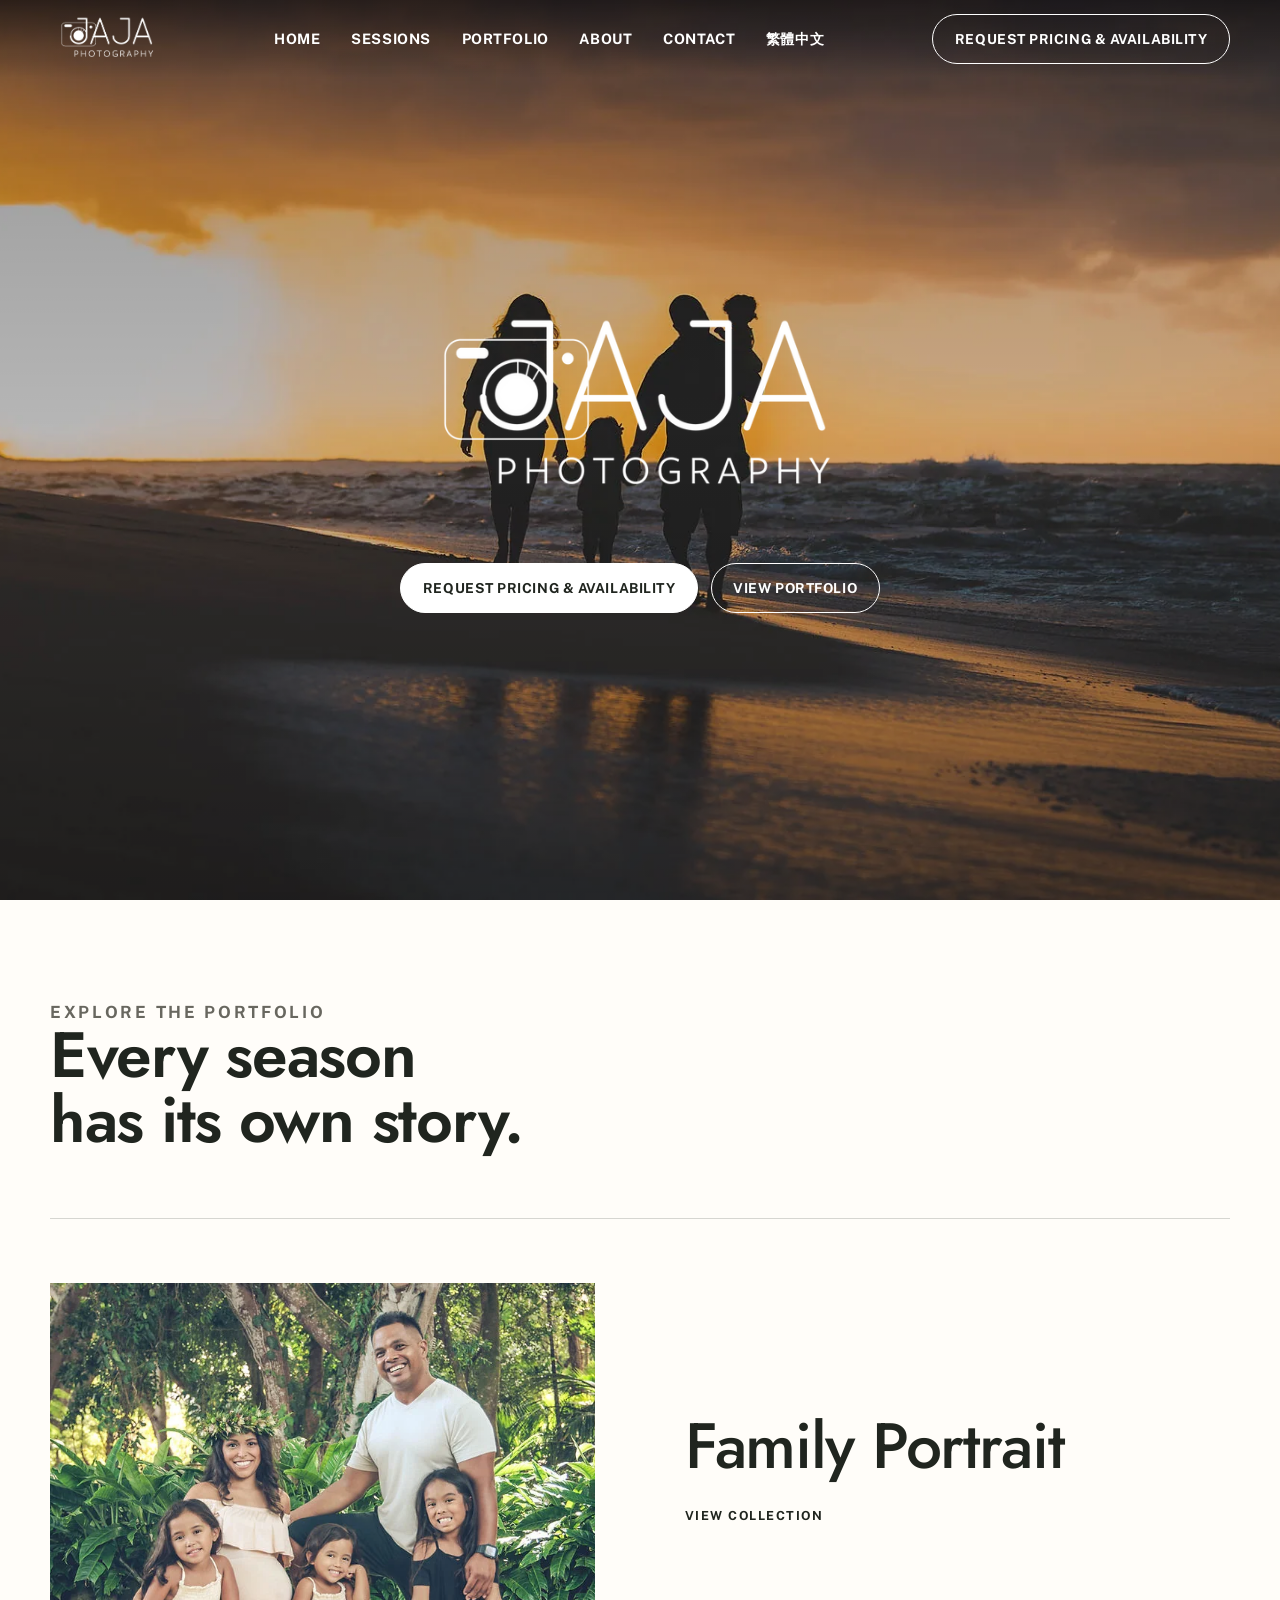
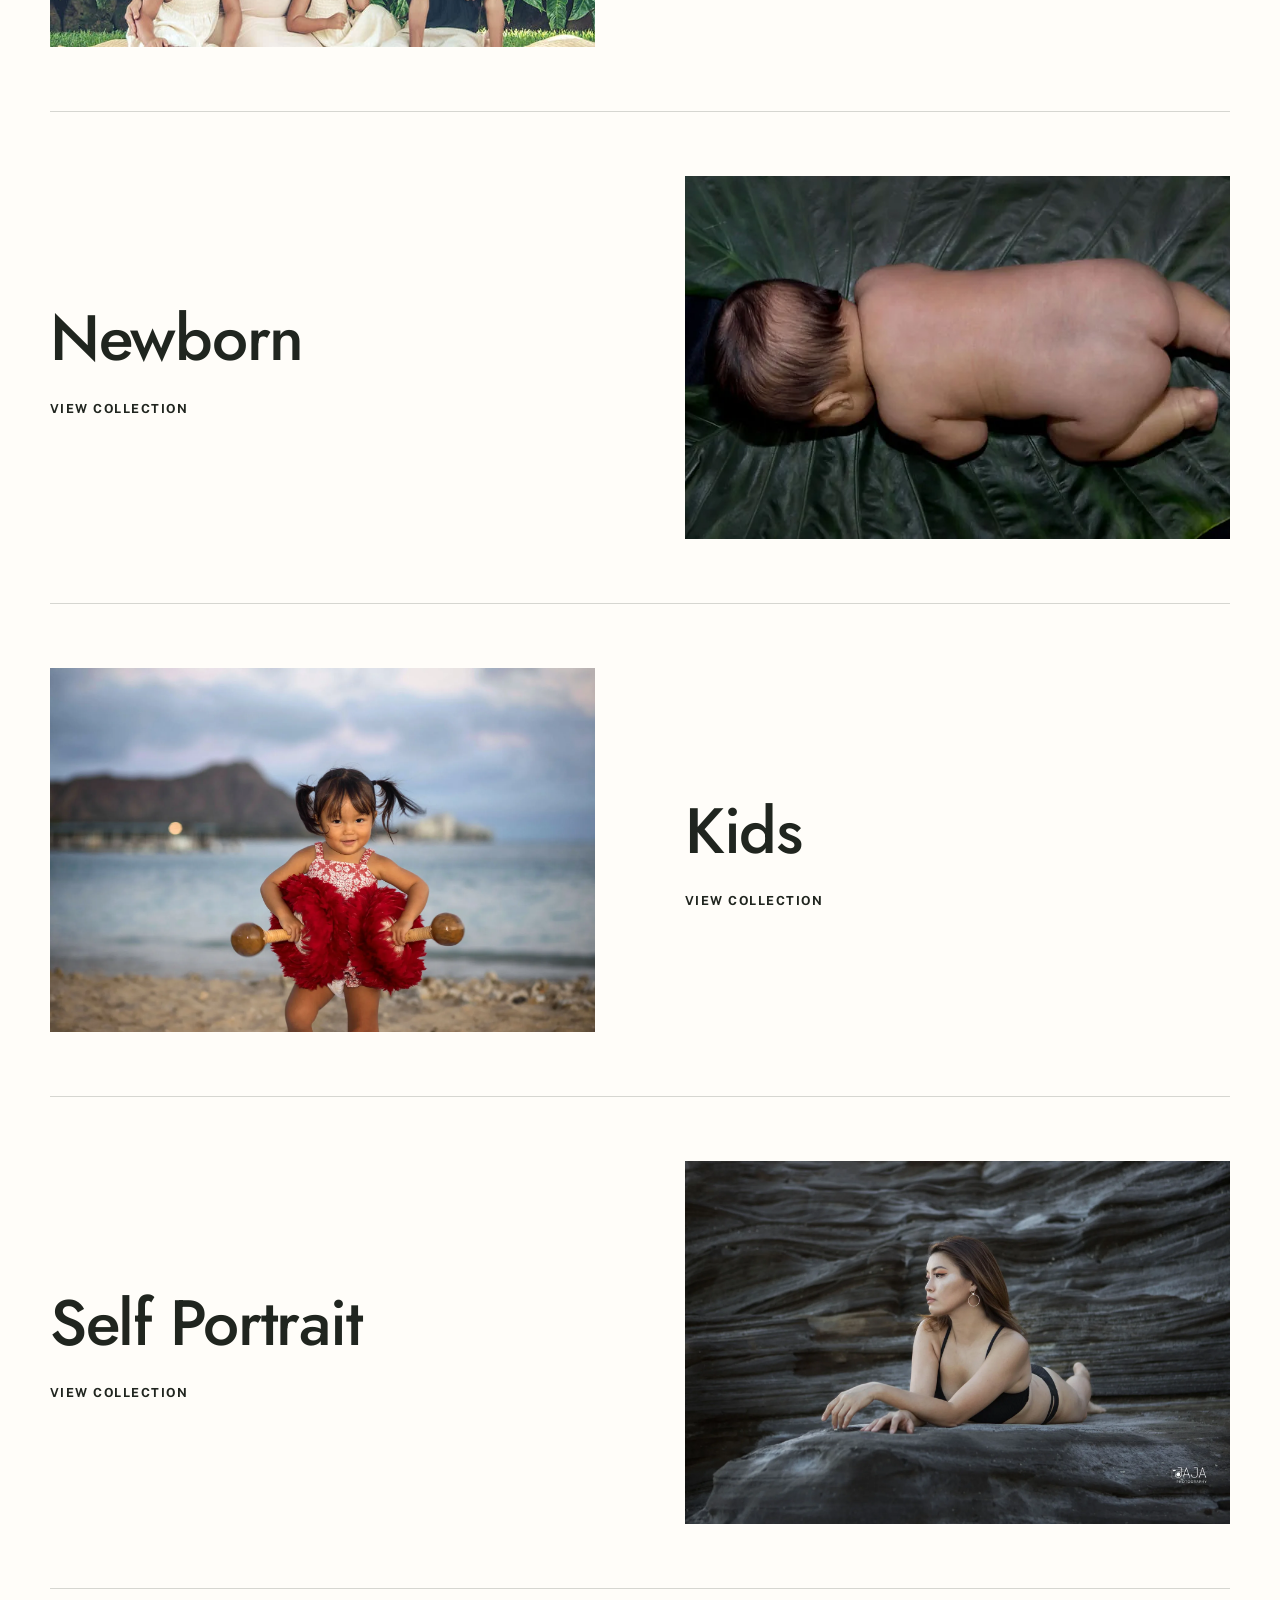
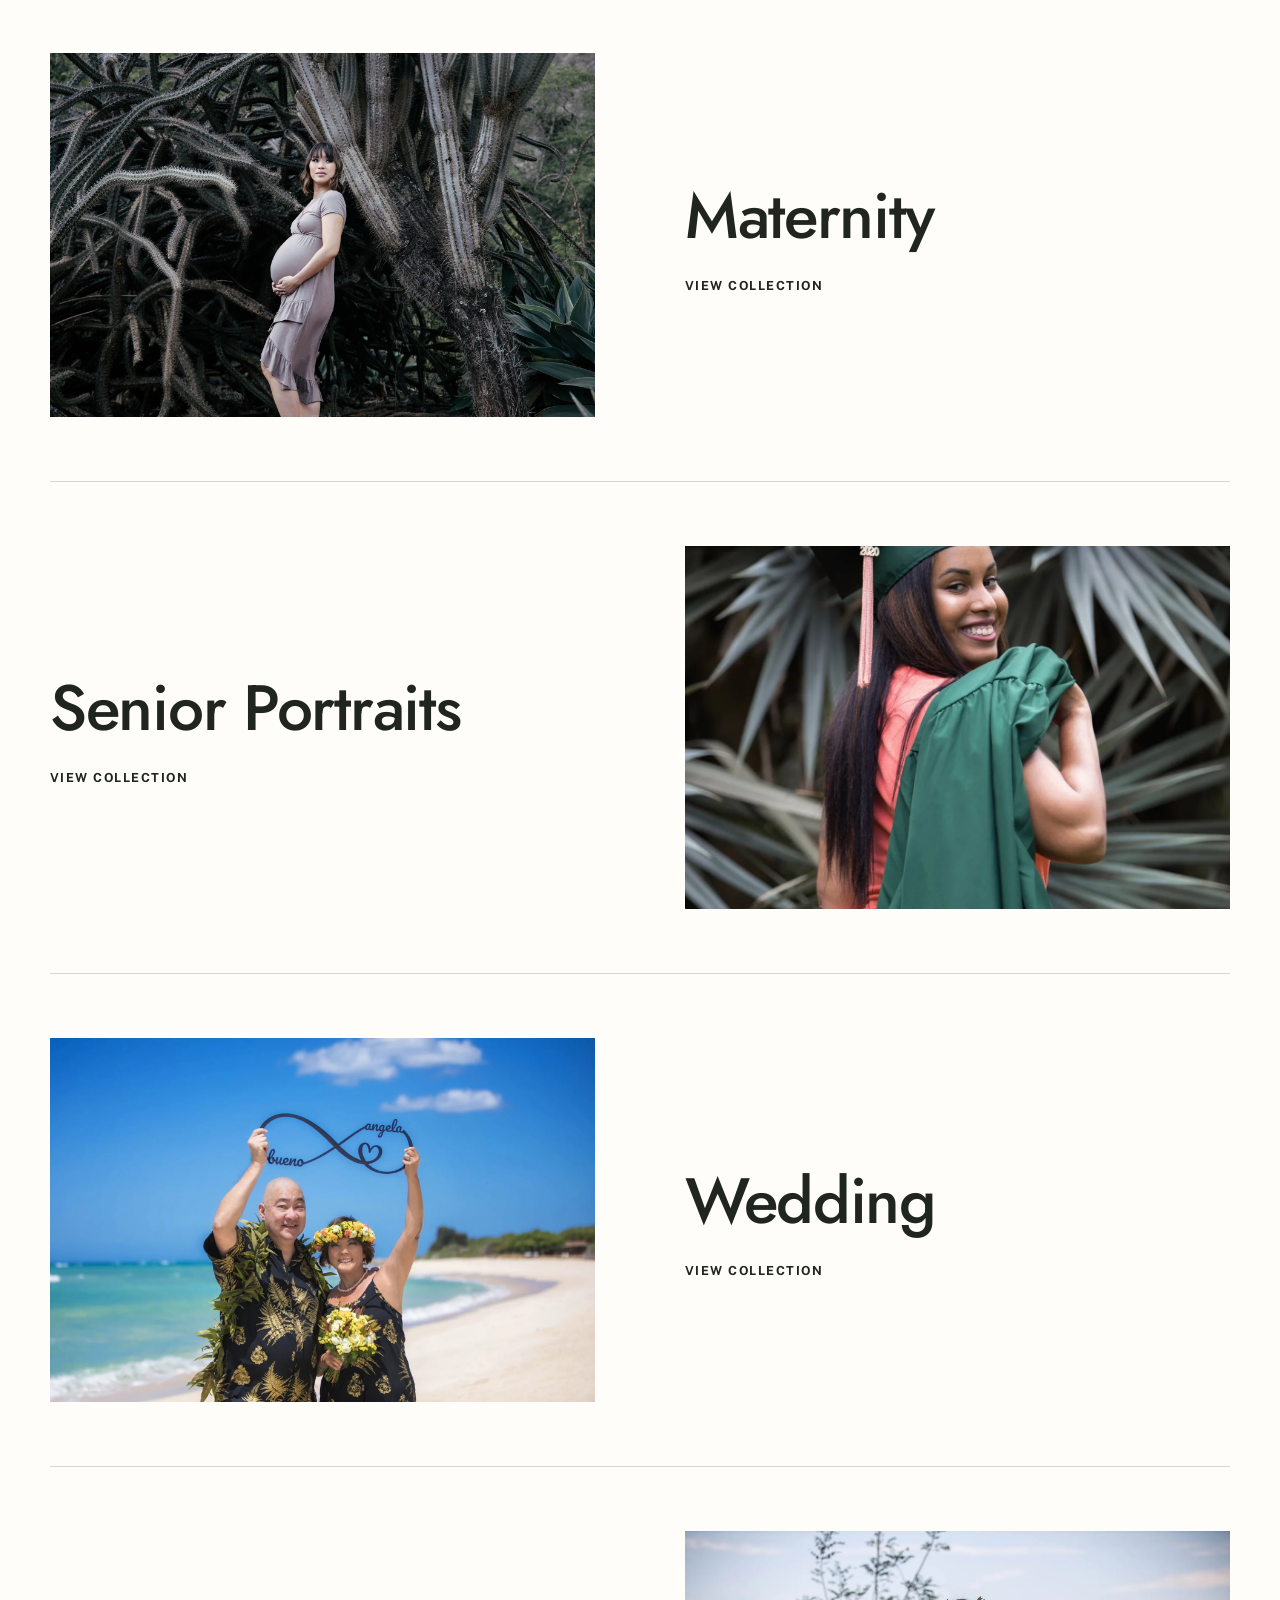
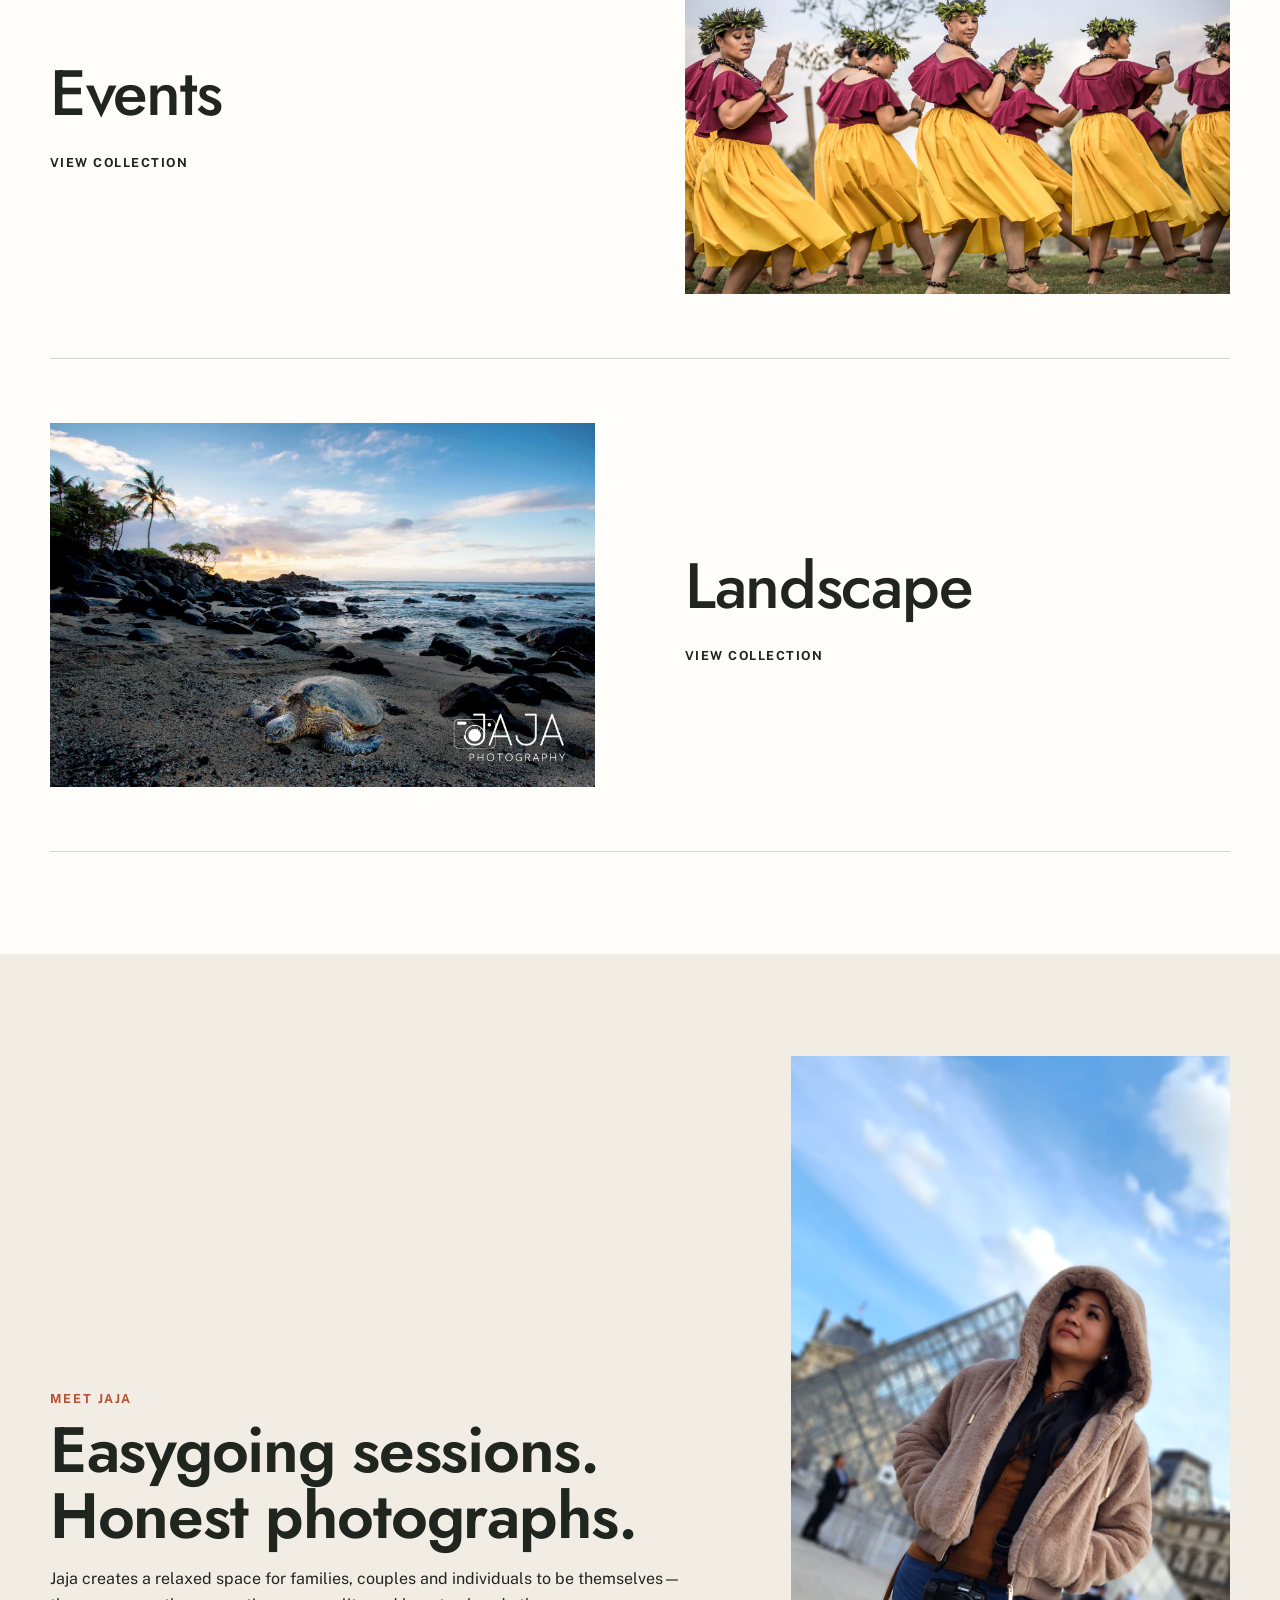
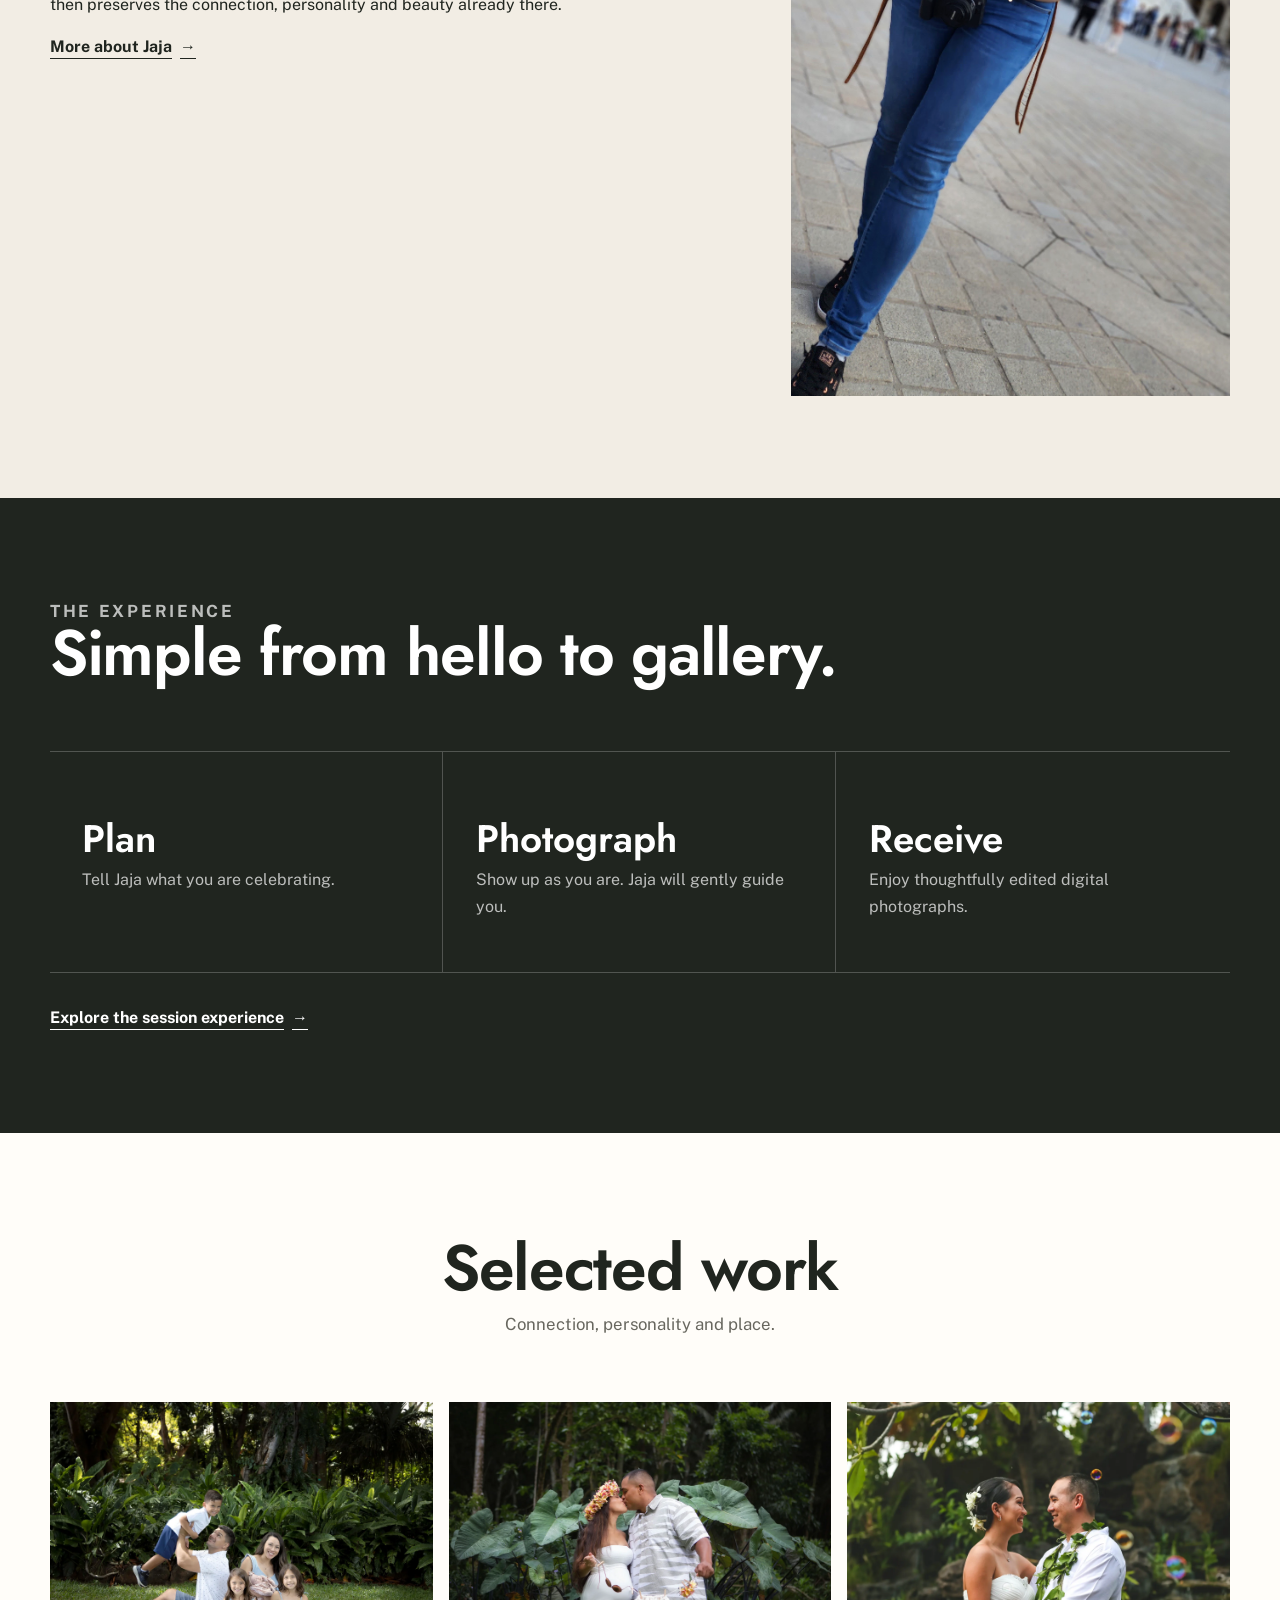
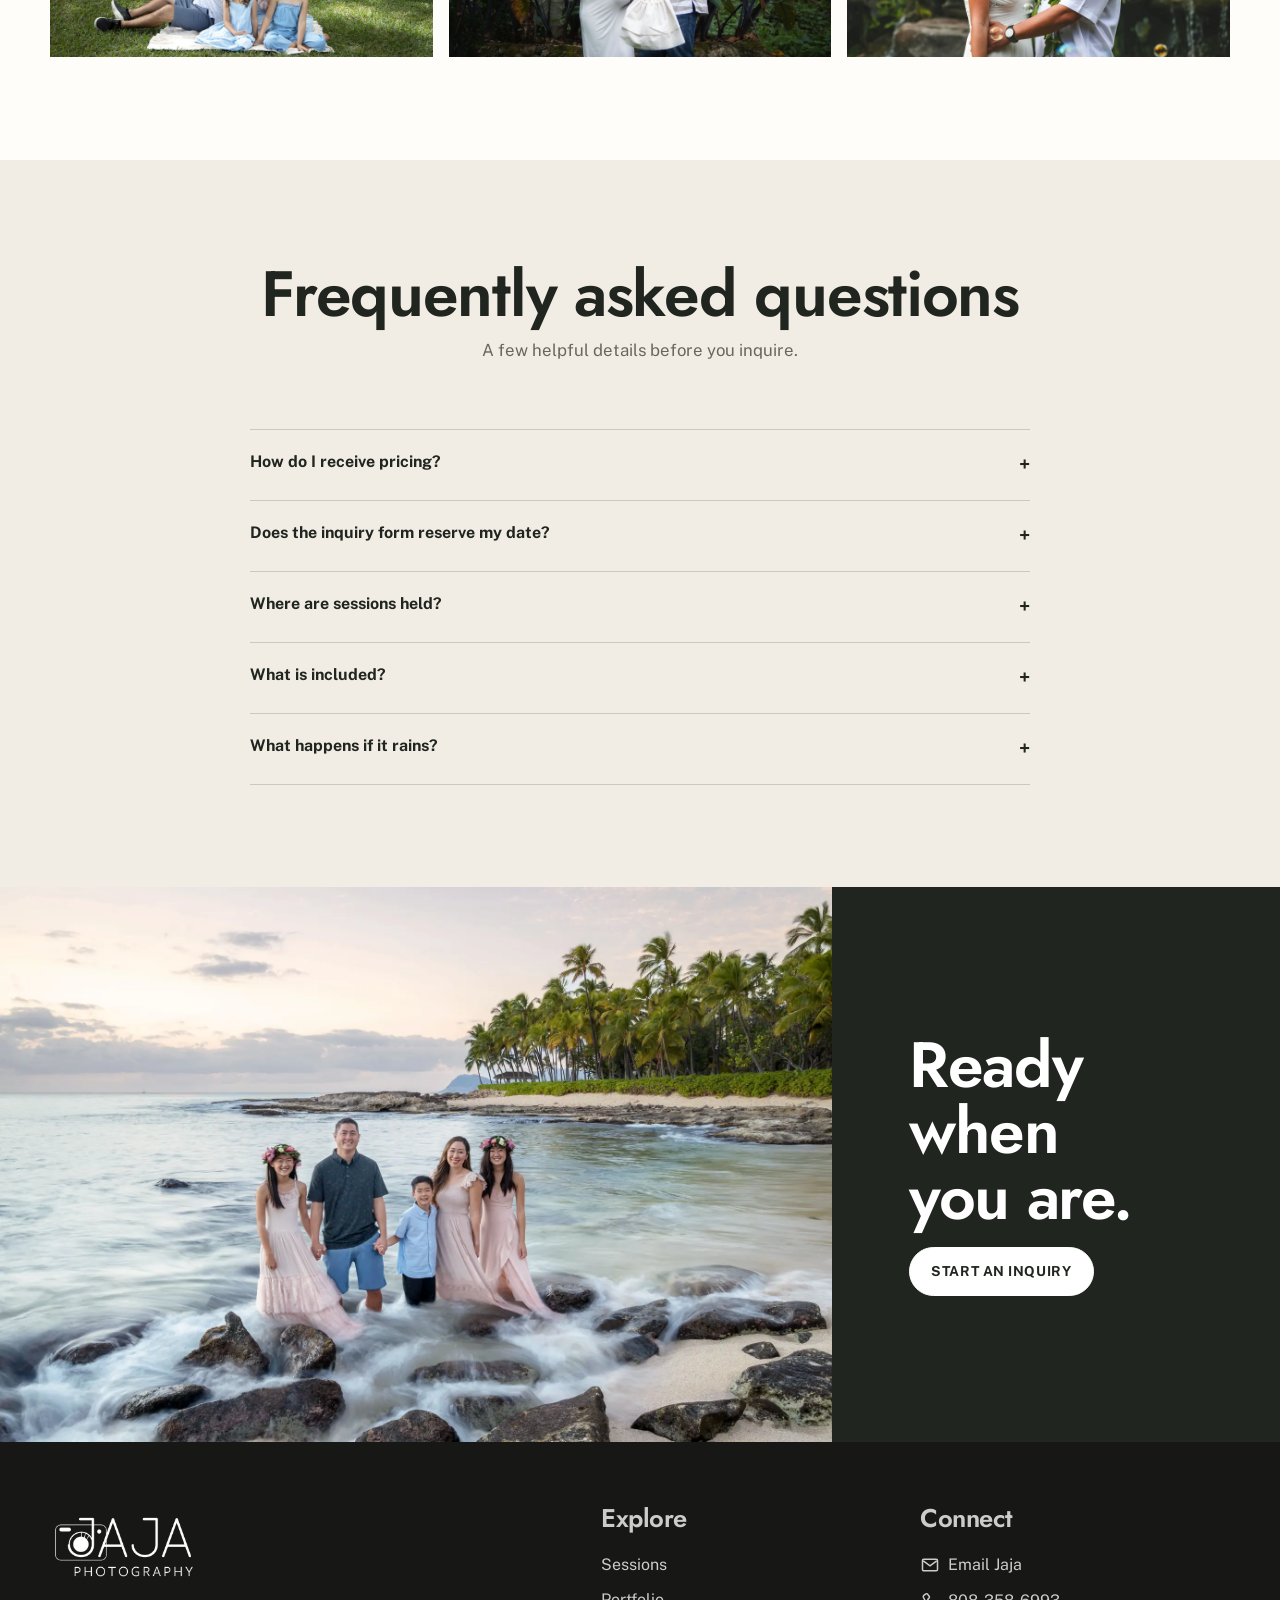
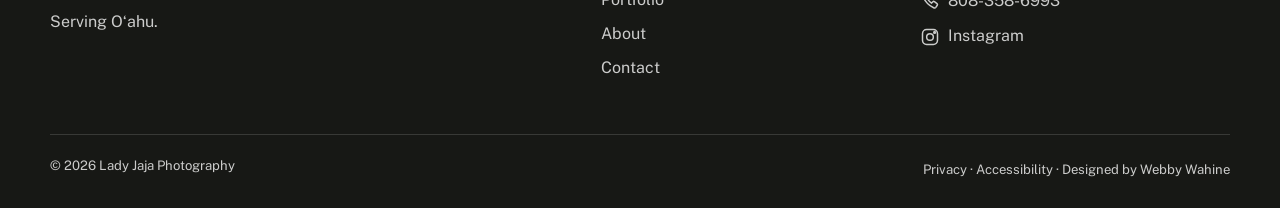
==== commit 248b7d6c: "Add files via upload feat: finalize homepage layout security and launch readiness" ====
--- a/index.html
+++ b/index.html
@@ -75,6 +75,7 @@
     </header>
     <main id="main">
       <section class="home-hero">
+        <h1 class="sr-only">Natural Oʻahu photography by Lady Jaja Photography</h1>
         <img
           class="home-hero__photo"
           src="assets/images/home-01.webp"
@@ -306,8 +307,8 @@
               aria-label="Enlarge wedding photograph"
             >
               <img
-                src="assets/images/weddings-05.webp"
-                alt="Couple photographed together beneath tall trees"
+                src="assets/images/weddings-08.webp"
+                alt="Newlyweds smiling together during their Oʻahu wedding"
                 loading="lazy"
               />
             </button>
--- a/assets/css/styles.css
+++ b/assets/css/styles.css
@@ -9,6 +9,36 @@
   --display: "Jost", sans-serif;
   --body: "Public Sans", sans-serif;
 }
+.sr-only {
+  position: absolute;
+  width: 1px;
+  height: 1px;
+  padding: 0;
+  margin: -1px;
+  overflow: hidden;
+  clip: rect(0, 0, 0, 0);
+  white-space: nowrap;
+  border: 0;
+}
+.full-page-message {
+  min-height: 100svh;
+  display: grid;
+  place-items: center;
+  text-align: center;
+}
+.full-page-message__inner {
+  padding: 4rem 1rem;
+}
+.button-row--center {
+  justify-content: center;
+}
+.thank-you-logo {
+  width: 150px;
+  margin: 0 auto 2rem;
+}
+.legal-footer .footer-bottom {
+  margin-top: 0;
+}
 * {
   box-sizing: border-box;
 }
@@ -358,6 +388,8 @@
   align-items: start;
 }
 .selected-work__grid button {
+  overflow: hidden;
+  aspect-ratio: 3 / 2;
   border: 0;
   padding: 0;
   background: transparent;
@@ -365,8 +397,8 @@
 }
 .selected-work__grid img {
   width: 100%;
-  height: auto;
-  object-fit: contain;
+  height: 100%;
+  object-fit: cover;
 }
 .cta-clean {
   display: grid;
@@ -1004,7 +1036,7 @@
 }
 .collection-row {
   display: grid;
-  grid-template-columns: minmax(0, 1.4fr) minmax(280px, 0.6fr);
+  grid-template-columns: repeat(2, minmax(0, 1fr));
   align-items: center;
   gap: clamp(2rem, 7vw, 7rem);
   padding: clamp(2rem, 5vw, 4rem) 0;
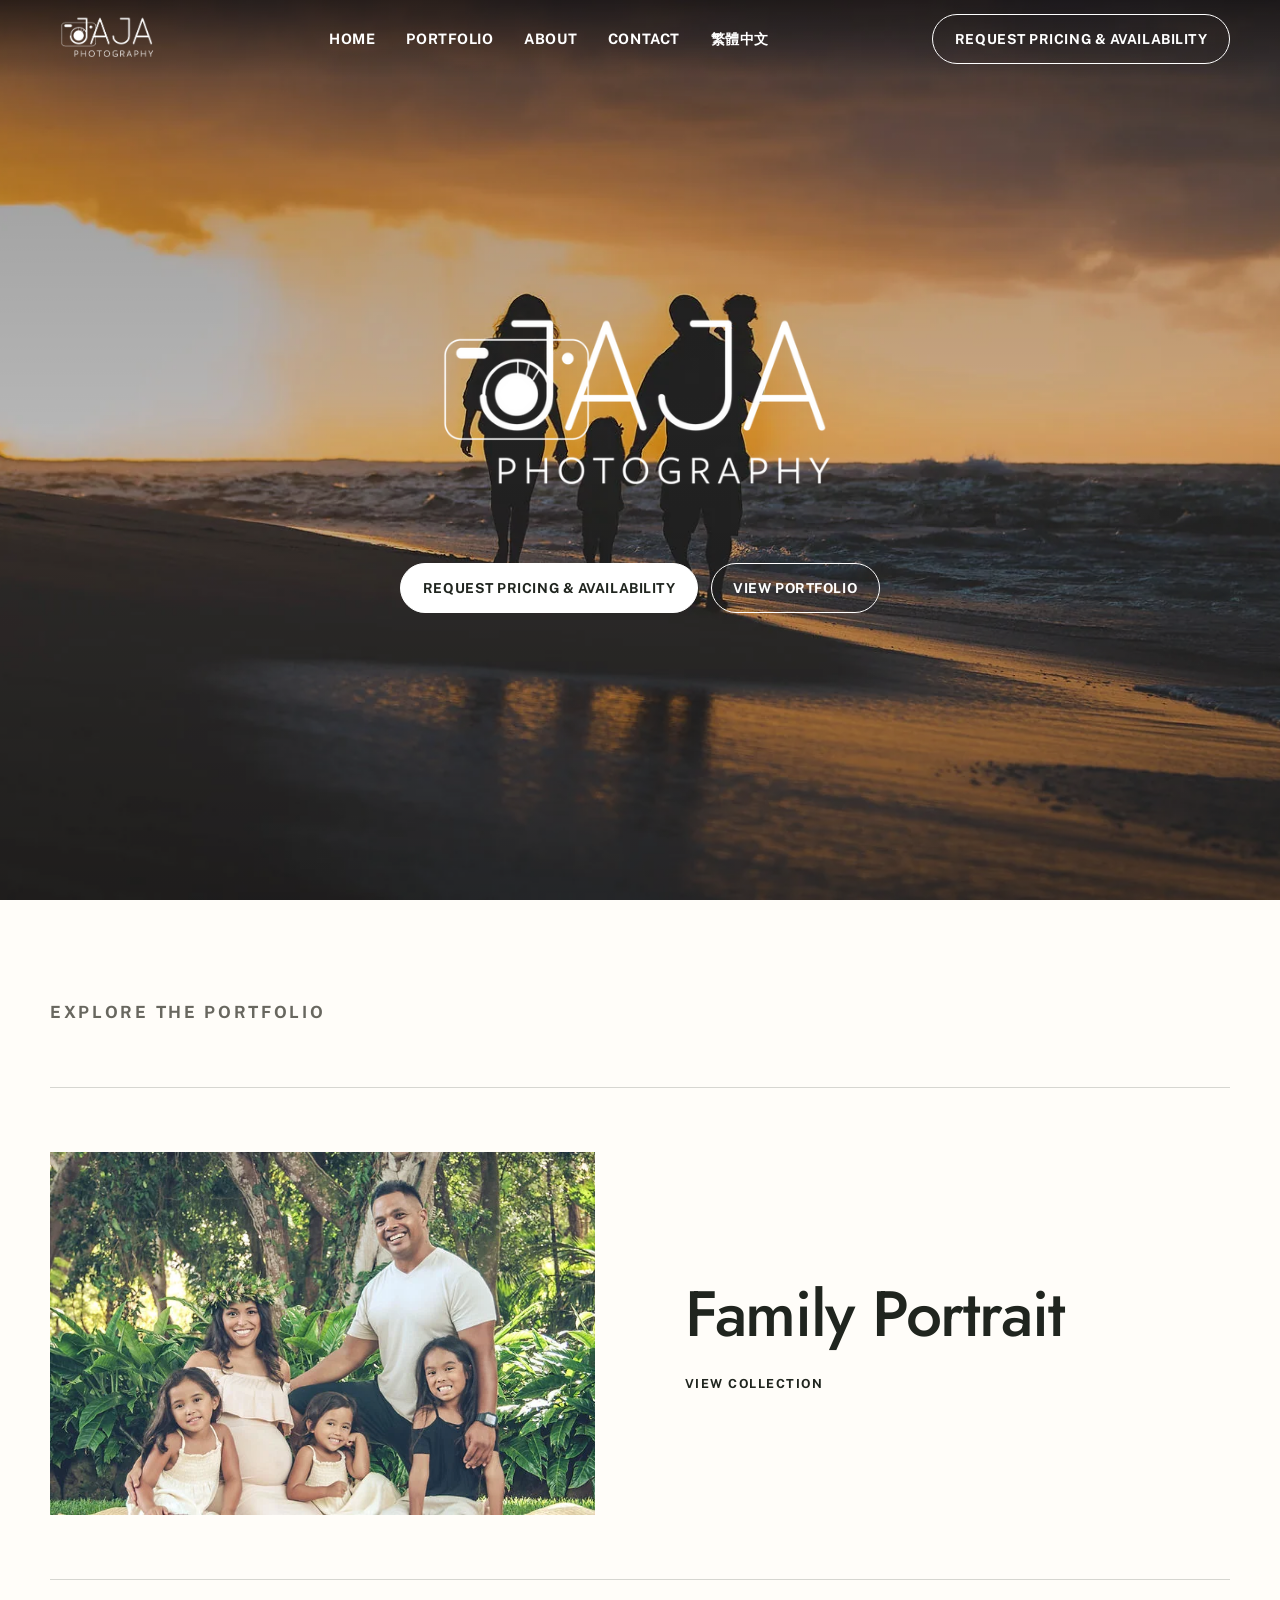
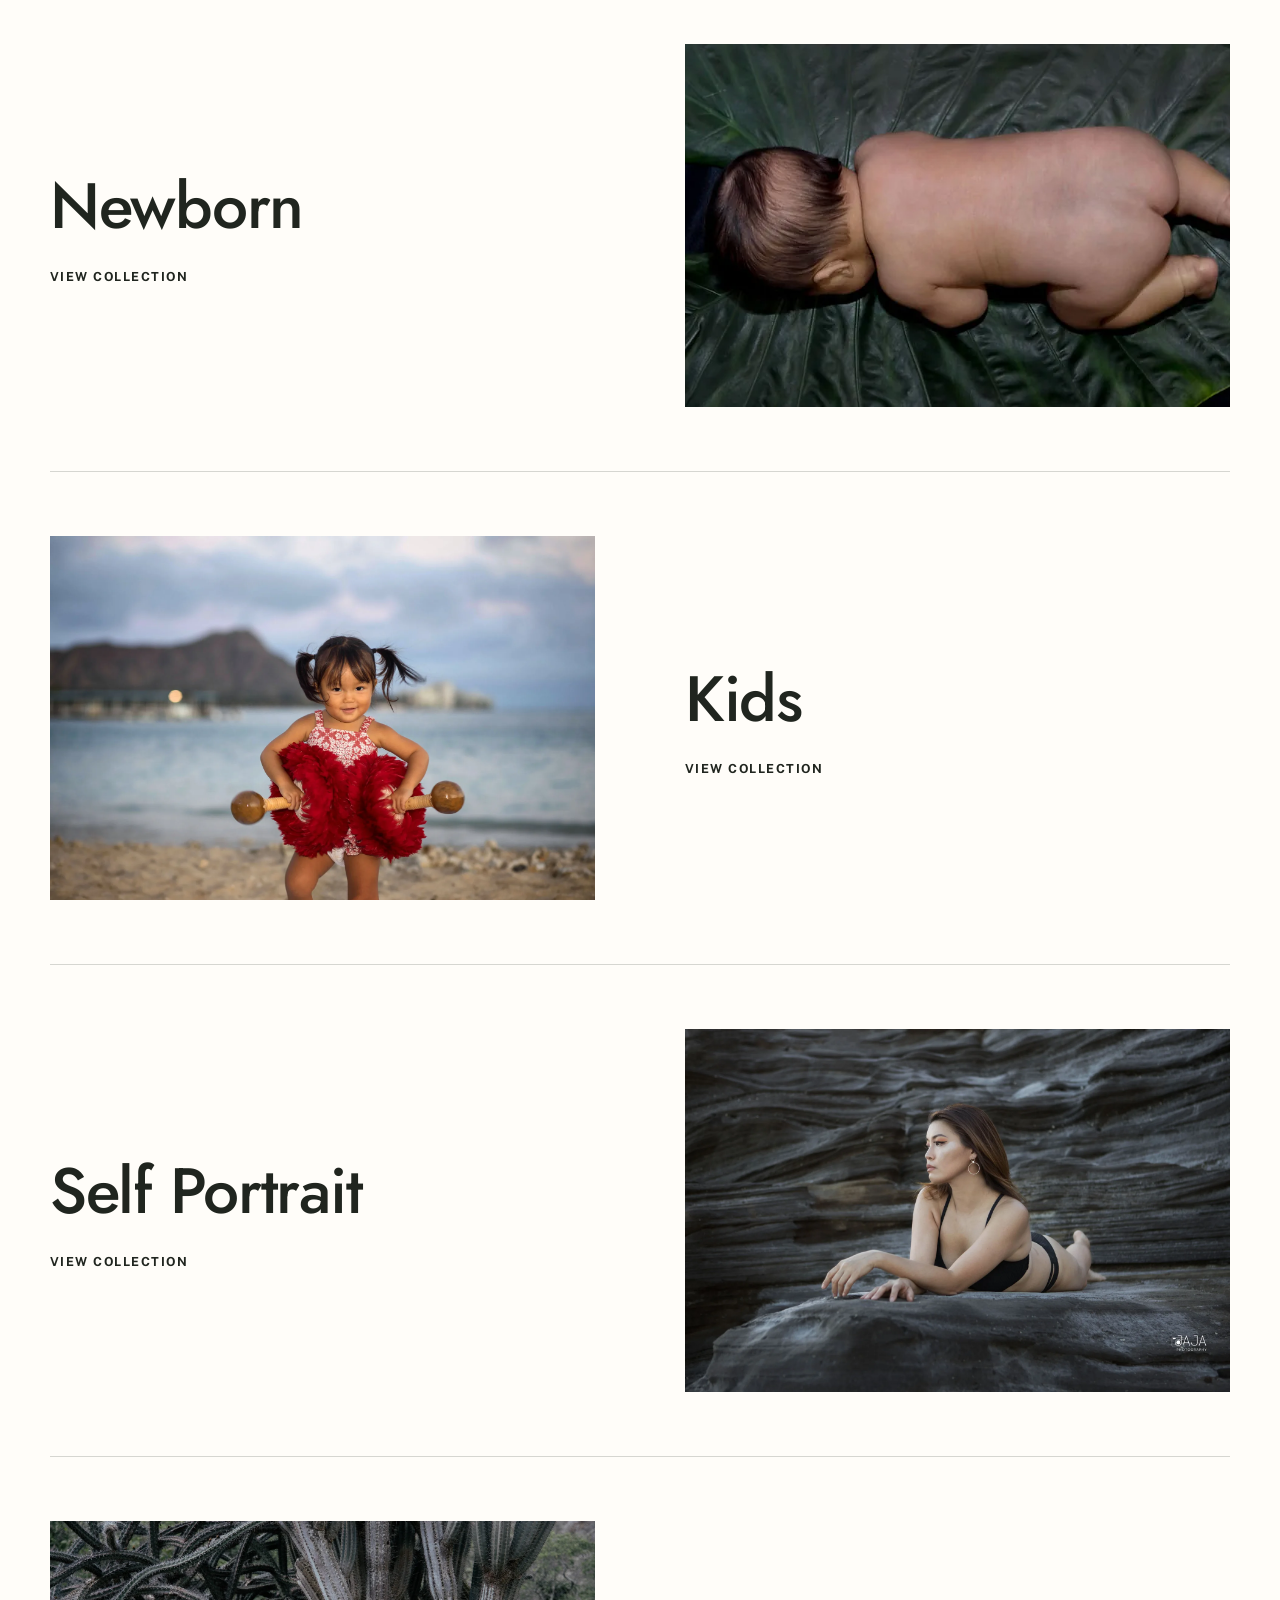
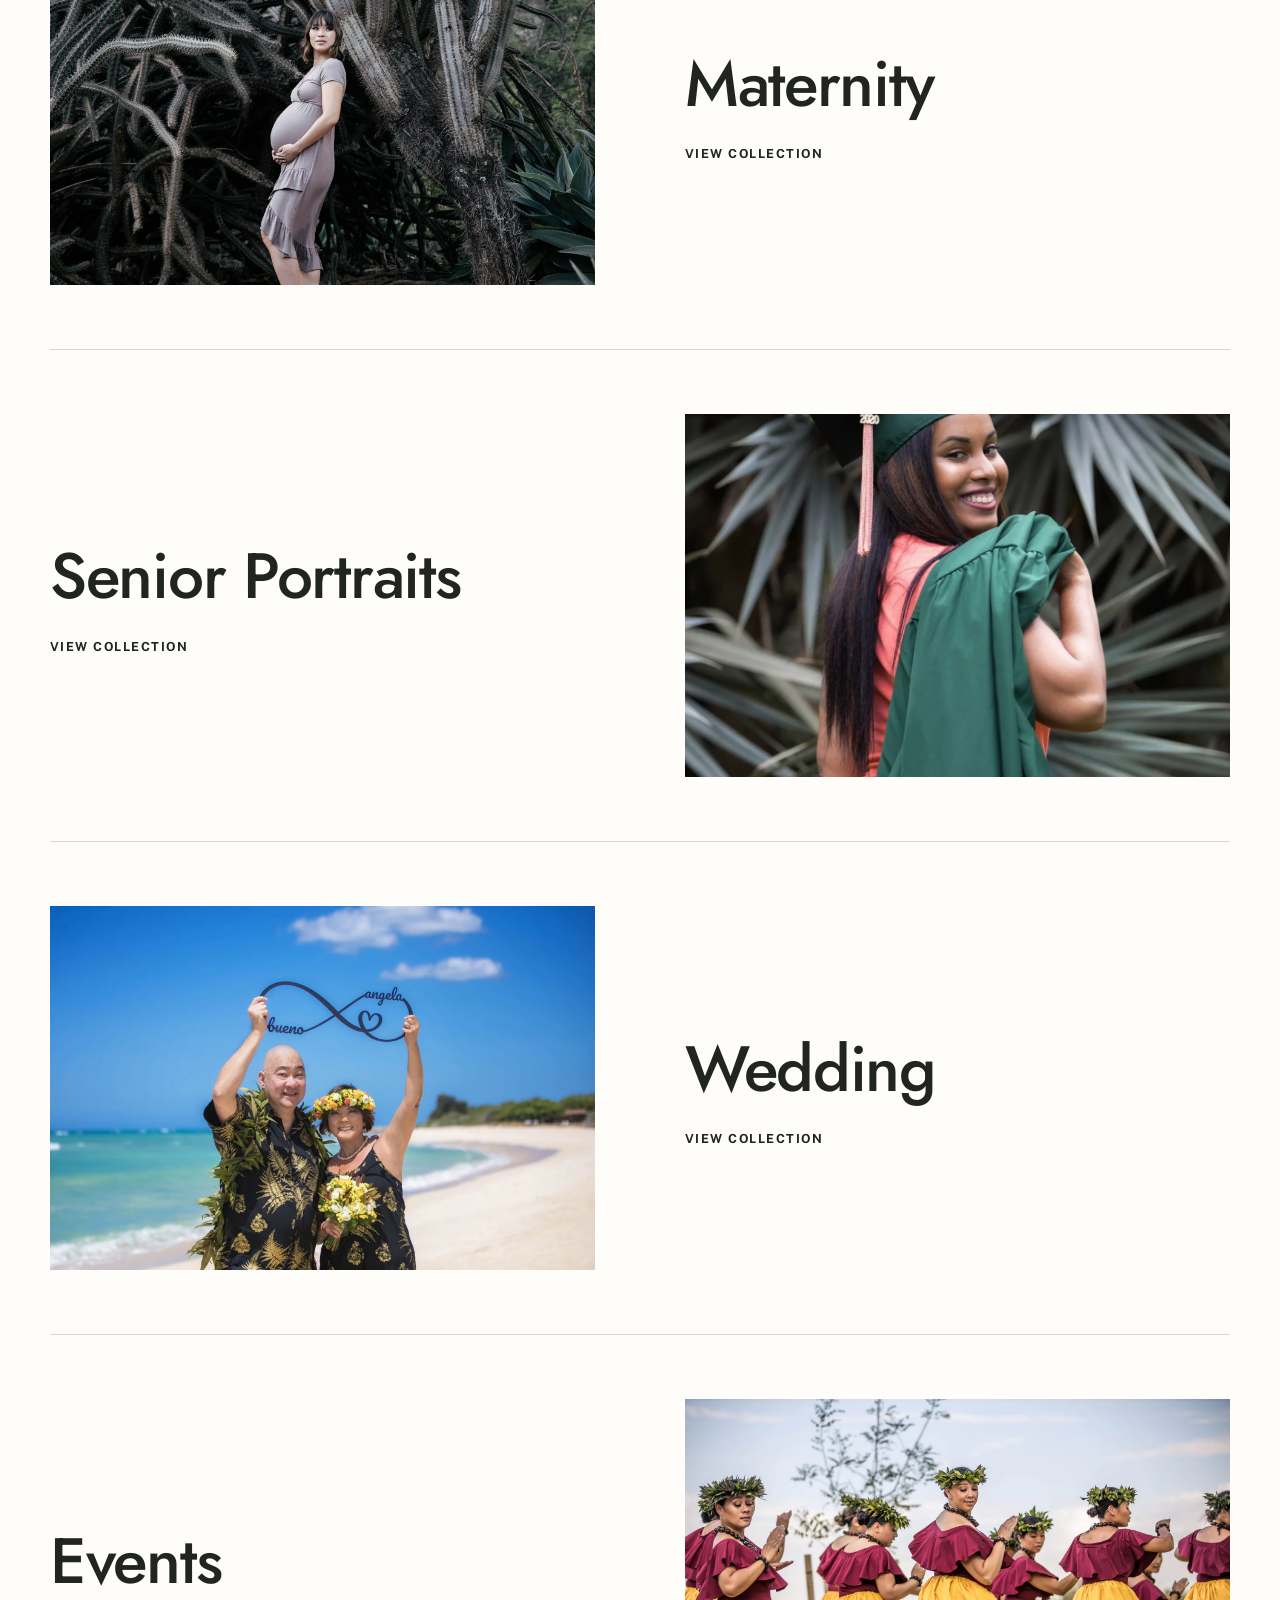
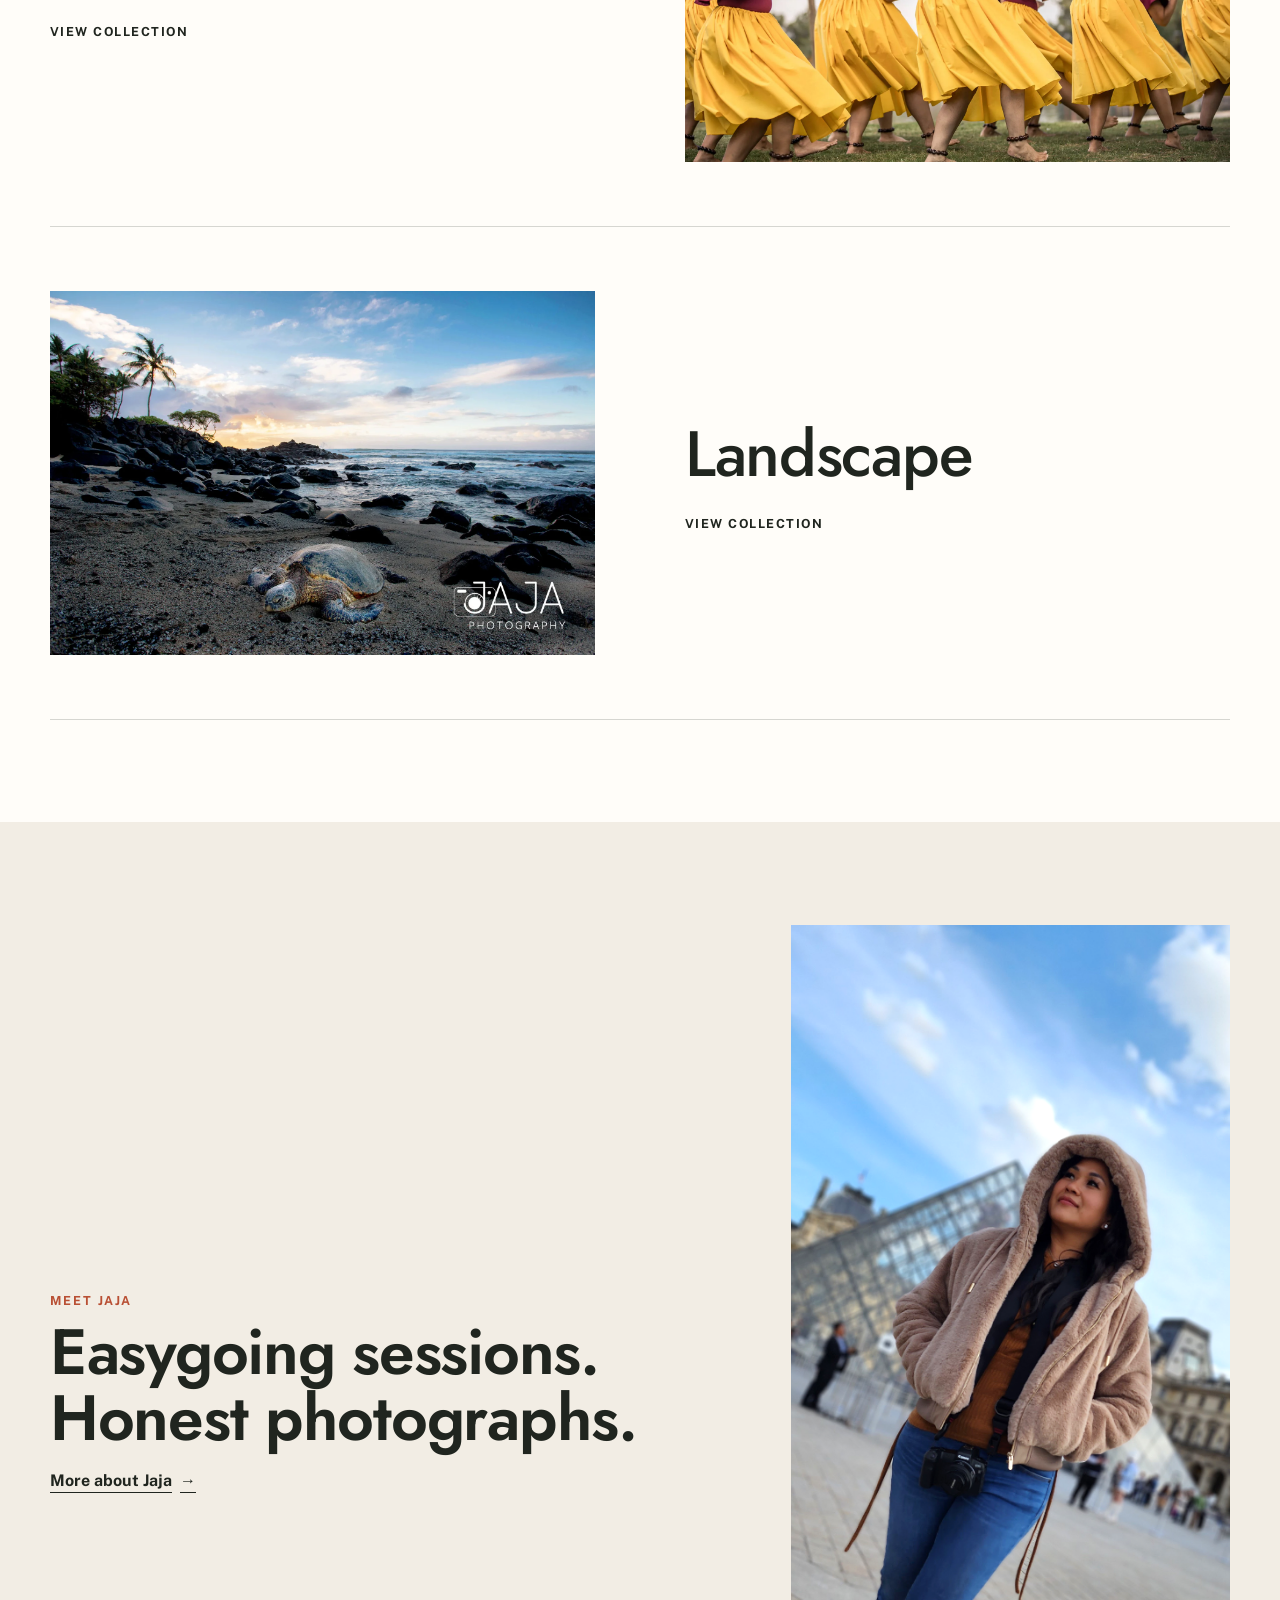
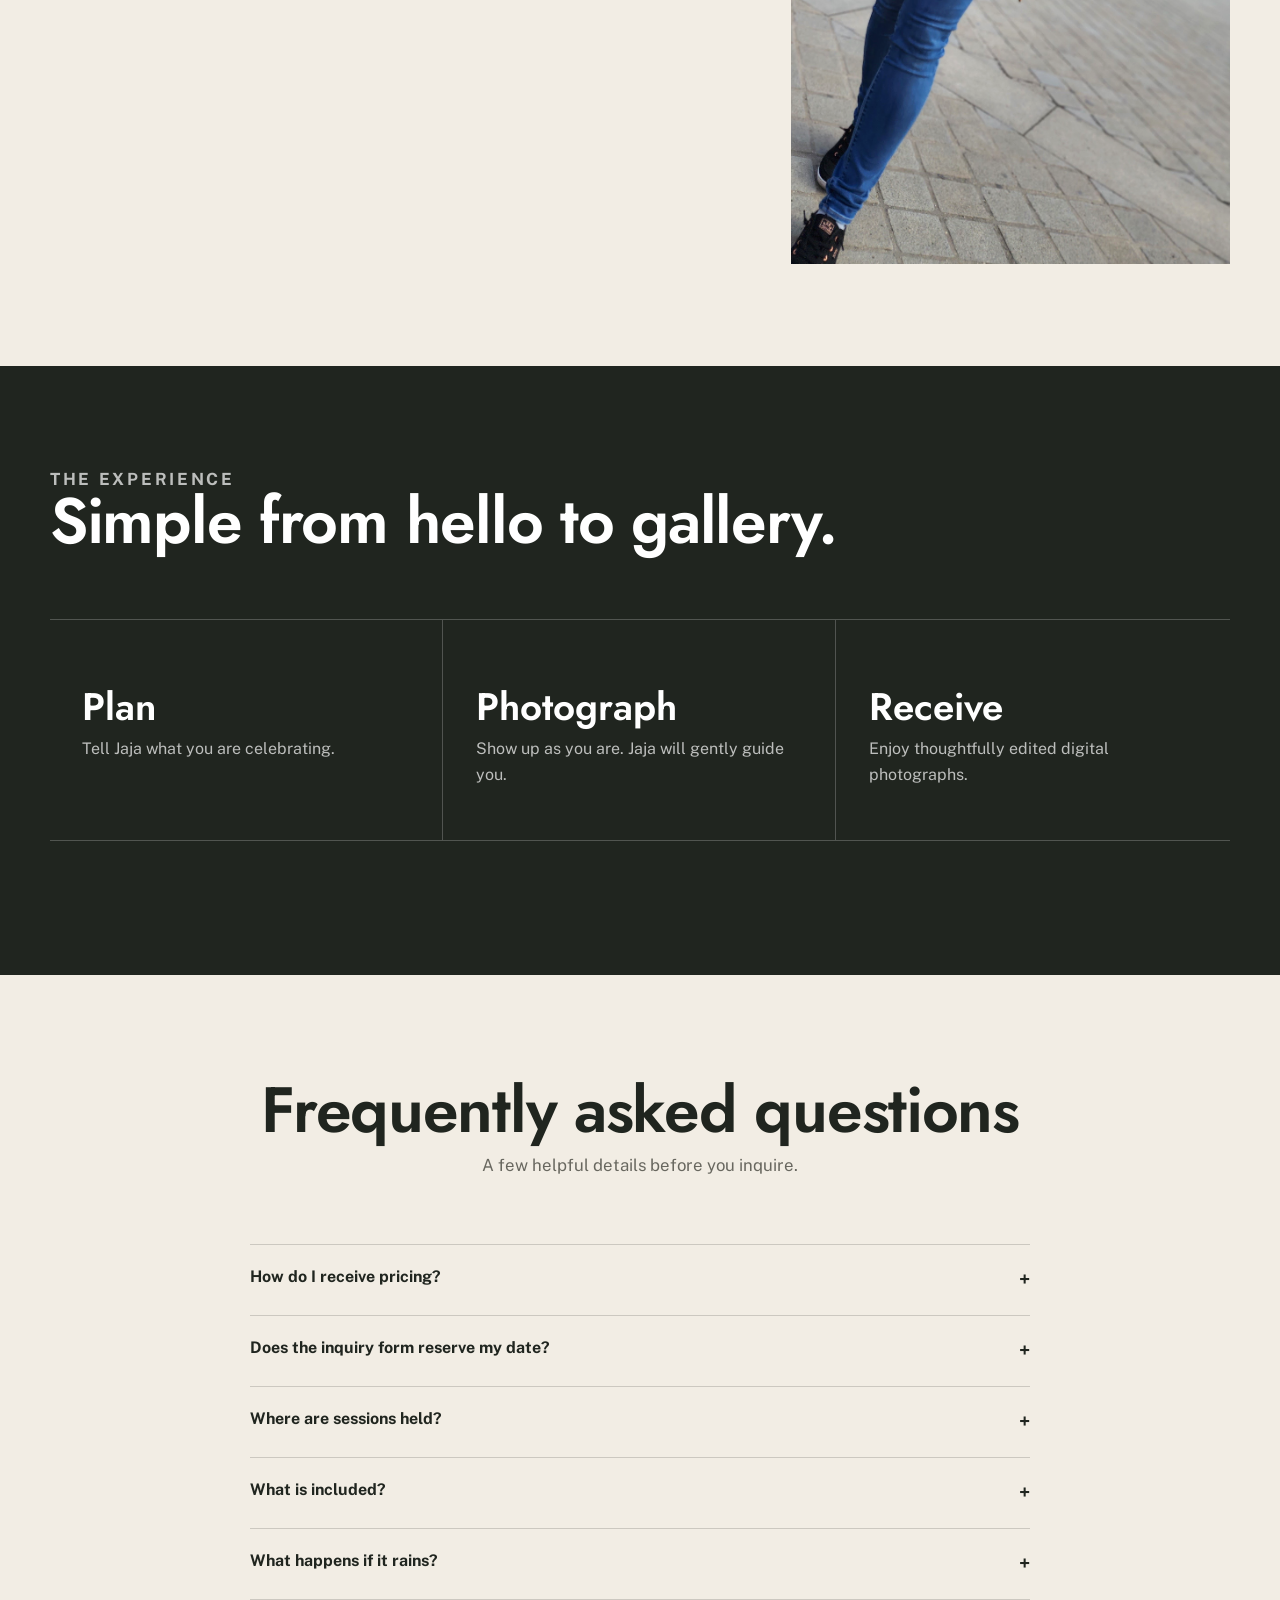
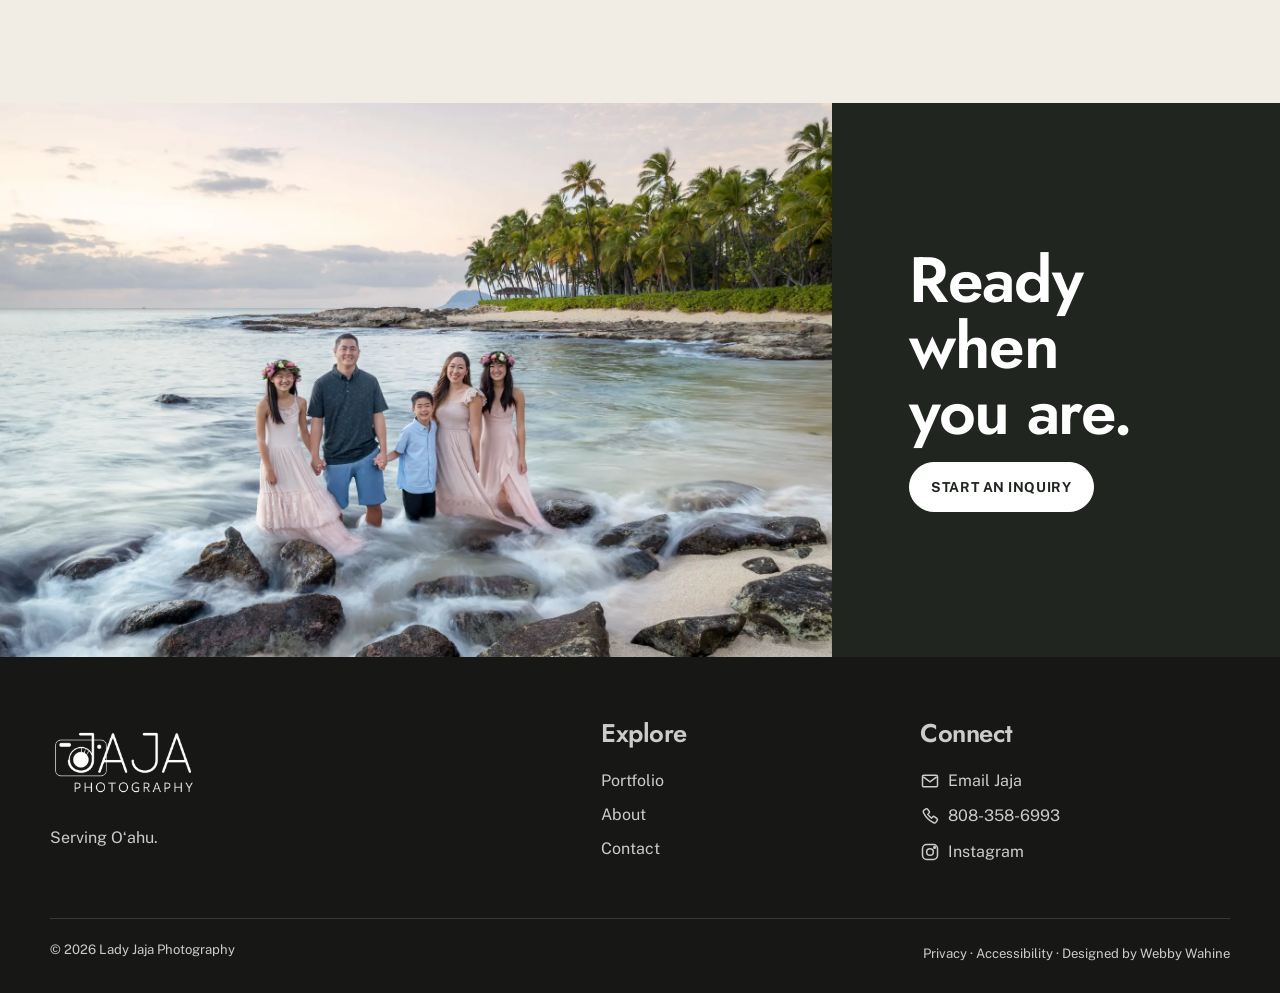
==== commit 68bd3c41: "Add files via upload Simplify website and apply client content updates" ====
--- a/index.html
+++ b/index.html
@@ -62,7 +62,6 @@
         <nav class="site-nav" id="site-nav" aria-label="Main navigation">
           <ul class="nav-list">
             <li><a href="index.html" aria-current="page">Home</a></li>
-            <li><a href="sessions.html">Sessions</a></li>
             <li><a href="portfolio.html">Portfolio</a></li>
             <li><a href="about.html">About</a></li>
             <li><a href="contact.html">Contact</a></li>
@@ -102,7 +101,6 @@
         <div class="container">
           <header class="title-block title-block--left">
             <p class="eyebrow">Explore the portfolio</p>
-            <h2>Every season has its own story.</h2>
           </header>
           <div class="collection-list">
             <a class="collection-row" href="portfolio.html#family"
@@ -231,11 +229,6 @@
           <div>
             <p class="eyebrow">Meet Jaja</p>
             <h2>Easygoing sessions. Honest photographs.</h2>
-            <p>
-              Jaja creates a relaxed space for families, couples and individuals
-              to be themselves—then preserves the connection, personality and
-              beauty already there.
-            </p>
             <a class="text-link" href="about.html"
               >More about Jaja <span>→</span></a
             >
@@ -267,51 +260,6 @@
               <strong>Receive</strong>
               <p>Enjoy thoughtfully edited digital photographs.</p>
             </div>
-          </div>
-          <a class="text-link text-link--light" href="sessions.html"
-            >Explore the session experience <span>→</span></a
-          >
-        </div>
-      </section>
-
-      <section class="section">
-        <div class="container">
-          <header class="title-block">
-            <h2>Selected work</h2>
-            <p>Connection, personality and place.</p>
-          </header>
-          <div class="selected-work__grid">
-            <button
-              type="button"
-              data-lightbox
-              aria-label="Enlarge family photograph"
-            >
-              <img
-                src="assets/images/family-02.webp"
-                alt="Family relaxing together outdoors"
-                loading="lazy"
-              /></button
-            ><button
-              type="button"
-              data-lightbox
-              aria-label="Enlarge maternity photograph"
-            >
-              <img
-                src="assets/images/maternity-04.webp"
-                alt="Couple sharing a quiet maternity moment"
-                loading="lazy"
-              /></button
-            ><button
-              type="button"
-              data-lightbox
-              aria-label="Enlarge wedding photograph"
-            >
-              <img
-                src="assets/images/weddings-08.webp"
-                alt="Newlyweds smiling together during their Oʻahu wedding"
-                loading="lazy"
-              />
-            </button>
           </div>
         </div>
       </section>
@@ -417,7 +365,6 @@
           <div>
             <h3>Explore</h3>
             <ul class="footer-links">
-              <li><a href="sessions.html">Sessions</a></li>
               <li><a href="portfolio.html">Portfolio</a></li>
               <li><a href="about.html">About</a></li>
               <li><a href="contact.html">Contact</a></li>
--- a/assets/css/styles.css
+++ b/assets/css/styles.css
@@ -180,6 +180,8 @@
   width: 116px;
   max-height: 58px;
   object-fit: contain;
+  filter: brightness(0) saturate(100%) invert(12%) sepia(8%) saturate(819%)
+    hue-rotate(64deg) brightness(96%) contrast(89%);
 }
 .nav-list {
   display: flex;
@@ -1293,6 +1295,17 @@
   .meet-jaja__grid {
     grid-template-columns: 1fr;
   }
+  .about-intro__grid {
+    grid-template-columns: 1fr;
+    gap: clamp(2rem, 7vw, 3.5rem);
+  }
+  .about-intro__portrait {
+    width: min(72vw, 380px);
+  }
+  .about-intro__copy {
+    width: min(100%, 680px);
+    margin-inline: auto;
+  }
   .collection-row:nth-child(even) .collection-row__image {
     order: 0;
   }
@@ -1315,6 +1328,32 @@
 @media (max-width: 620px) {
   .home-page .site-header {
     min-height: 70px;
+  }
+  .about-intro {
+    padding-top: 2.75rem;
+    padding-bottom: 4rem;
+  }
+  .about-intro__grid {
+    gap: 2.25rem;
+  }
+  .about-intro__portrait {
+    width: min(74vw, 290px);
+    padding: 0.65rem;
+  }
+  .about-intro__portrait::after {
+    inset: 7% -4% -4% 7%;
+  }
+  .about-intro__copy h1 {
+    font-size: clamp(2.65rem, 13vw, 4rem);
+    overflow-wrap: normal;
+    word-break: normal;
+  }
+  .about-intro__copy p {
+    font-size: 0.98rem;
+  }
+  .about-intro__copy .btn {
+    width: 100%;
+    margin-top: 0.4rem;
   }
   .collection-row {
     gap: 1.4rem;
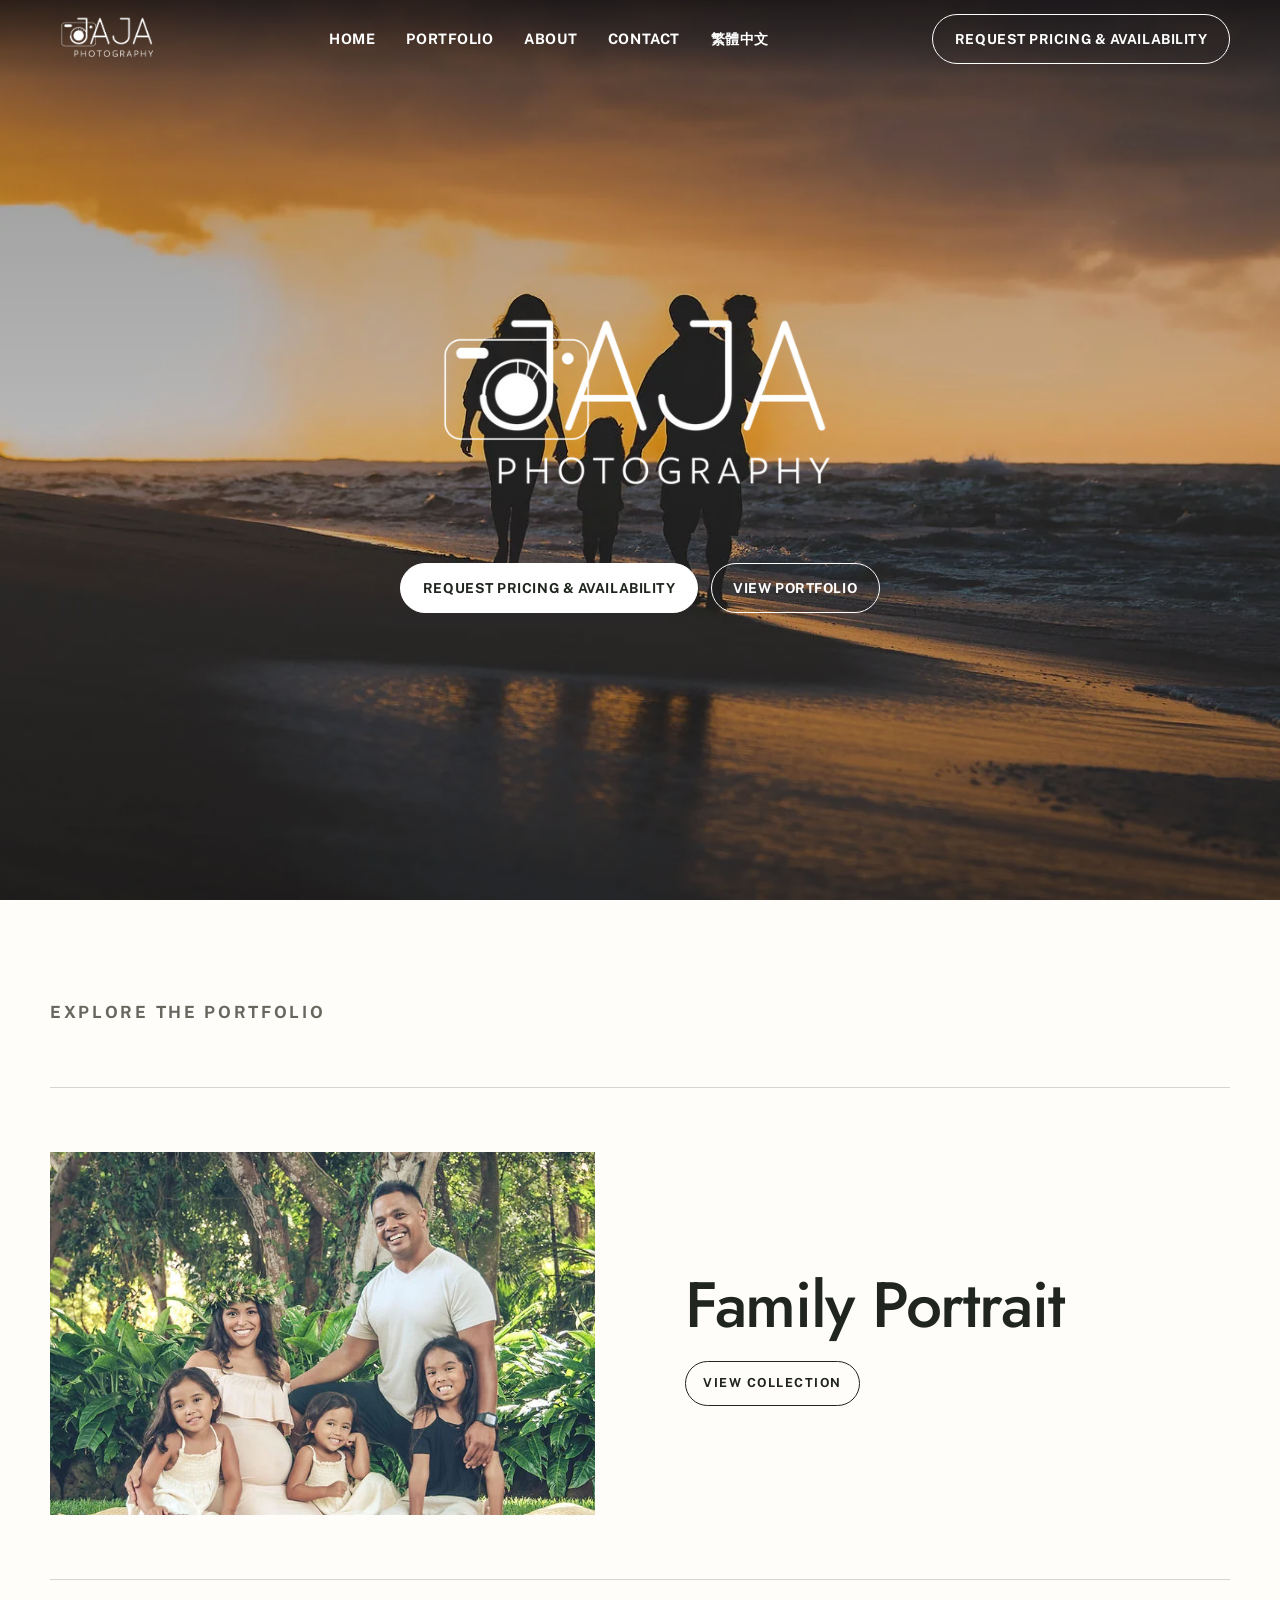
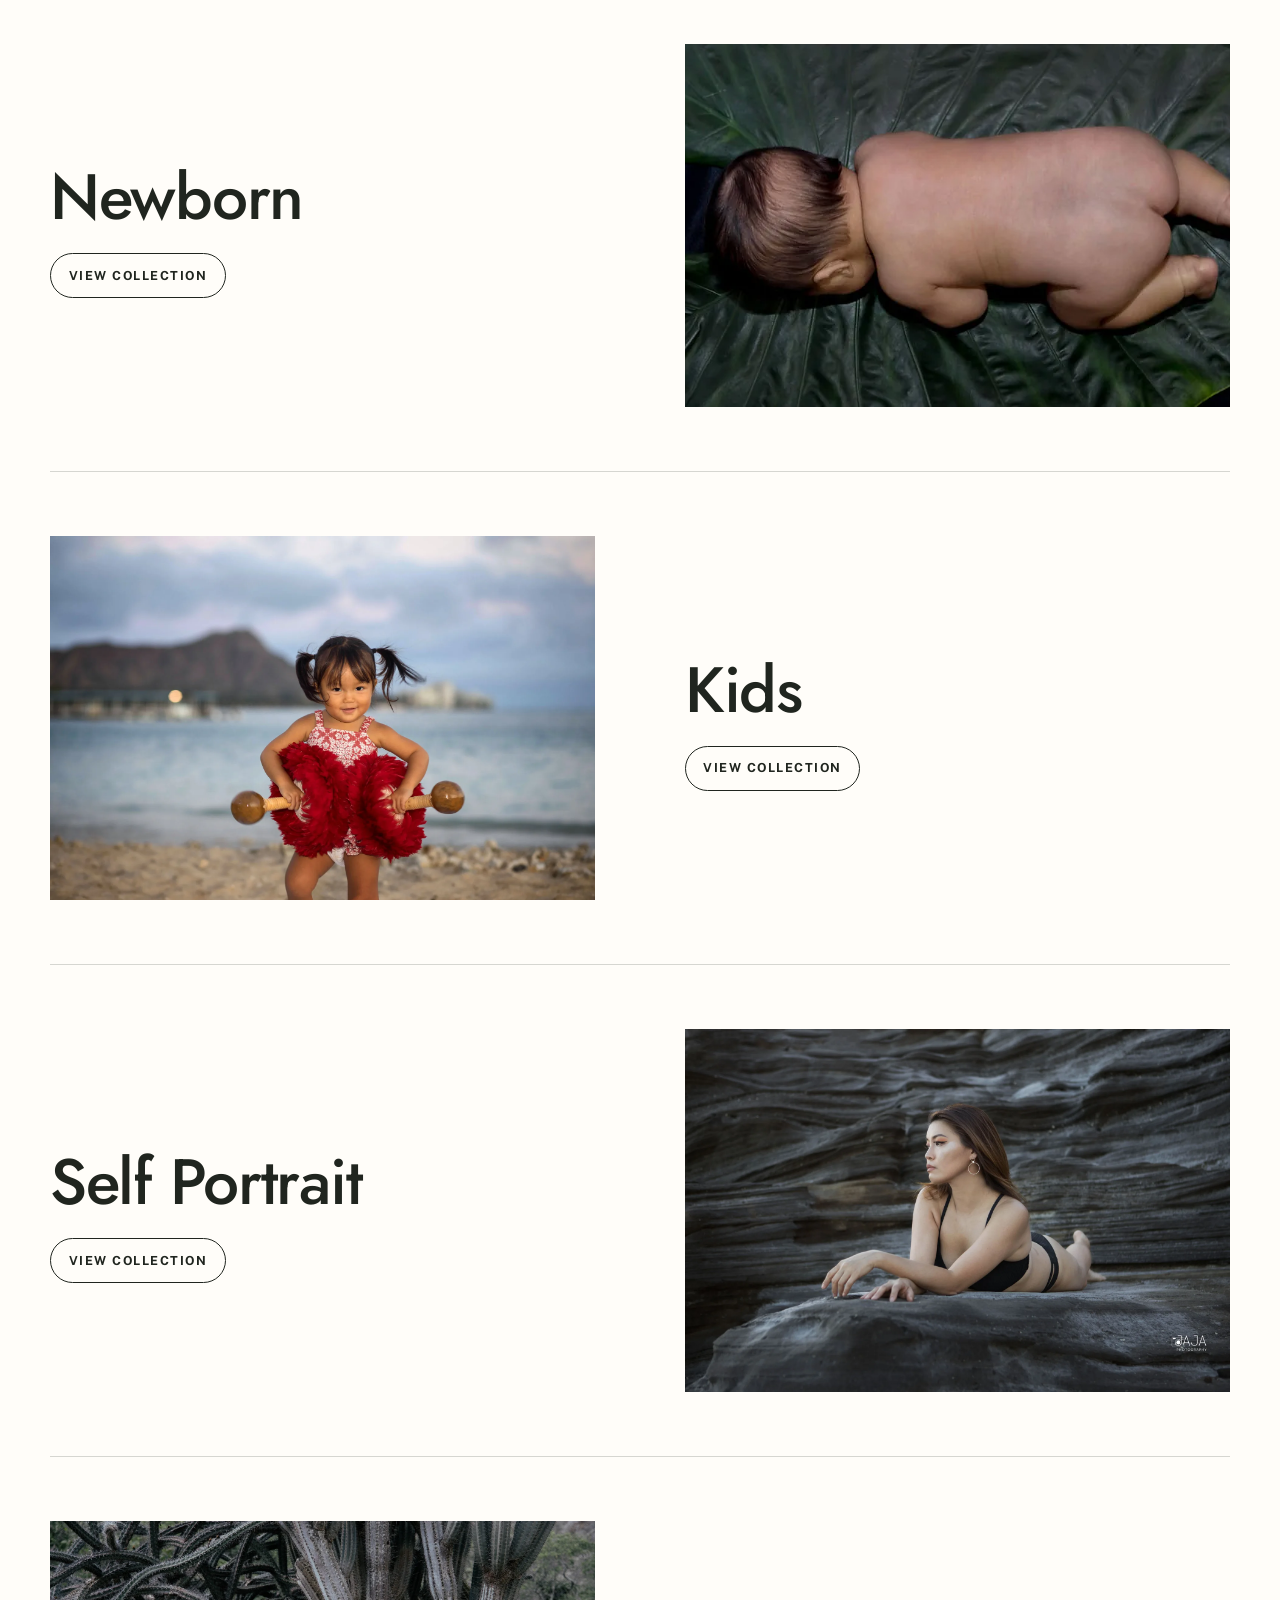
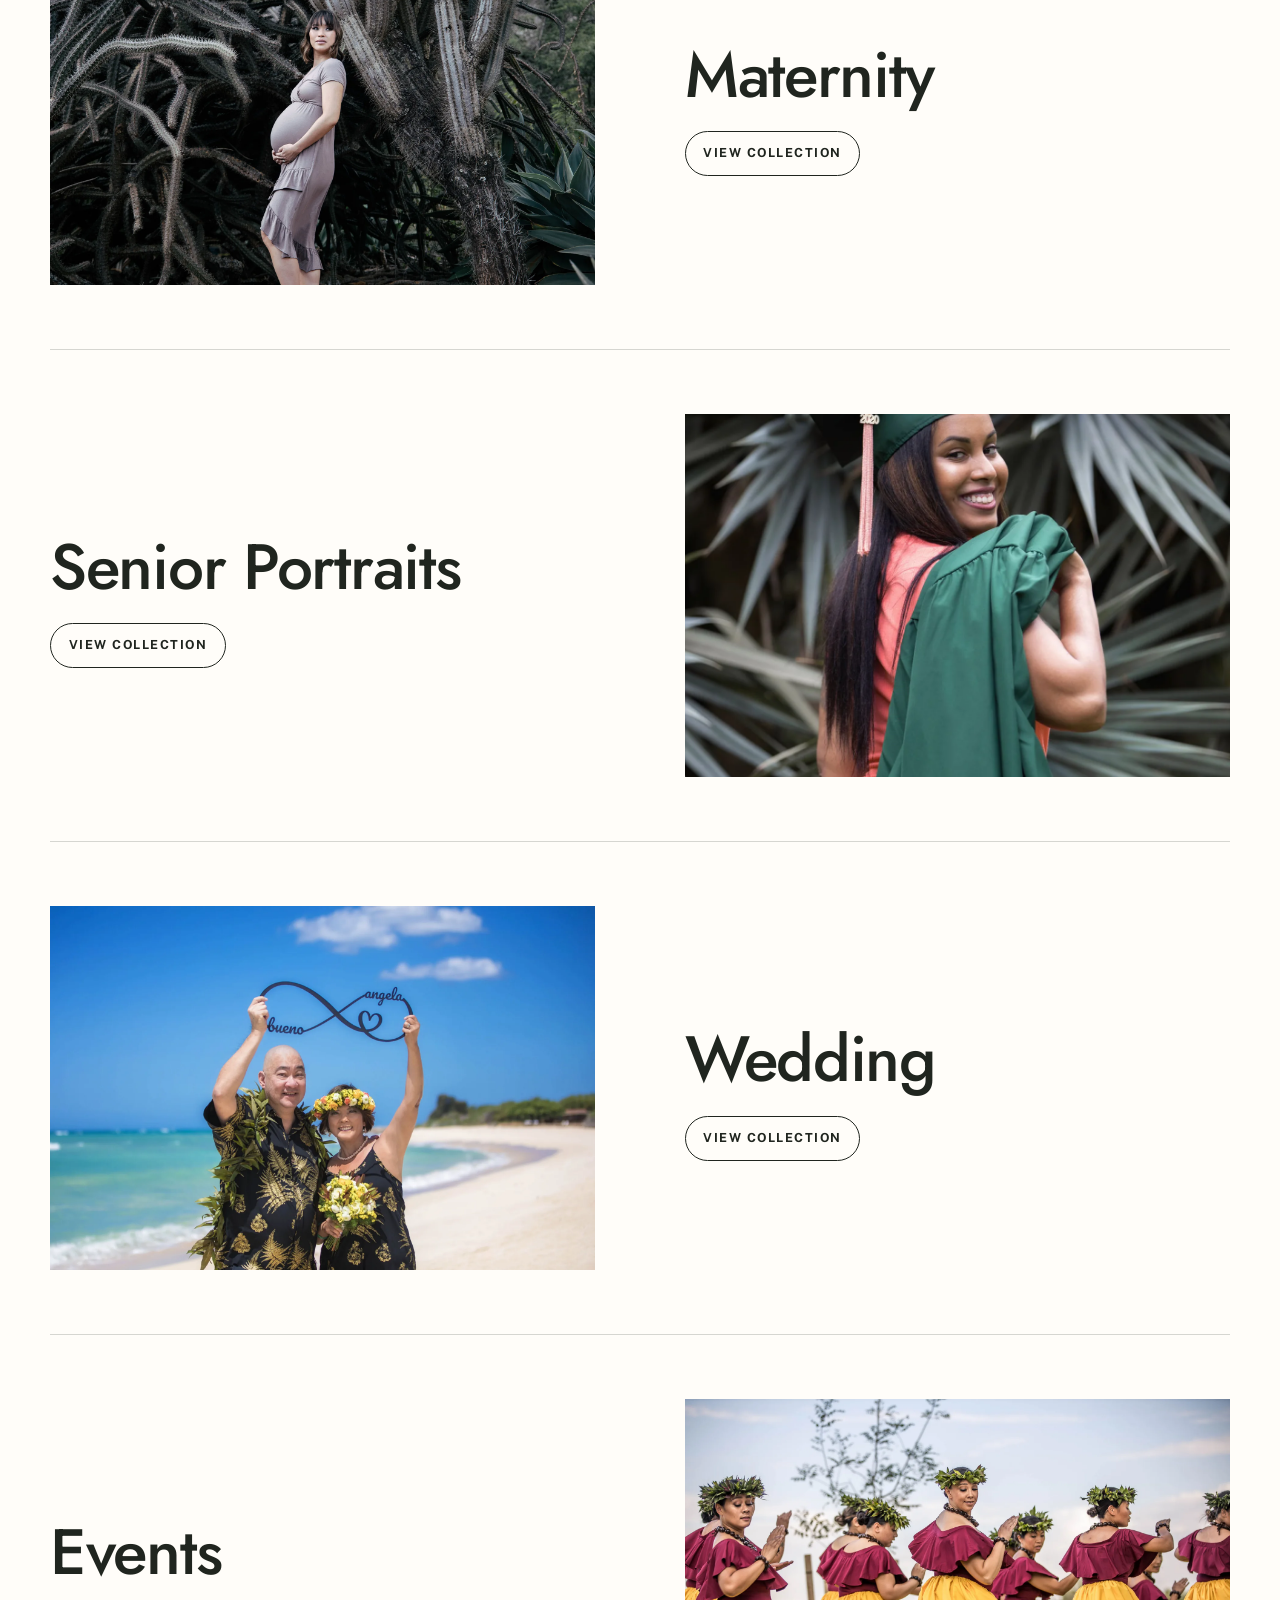
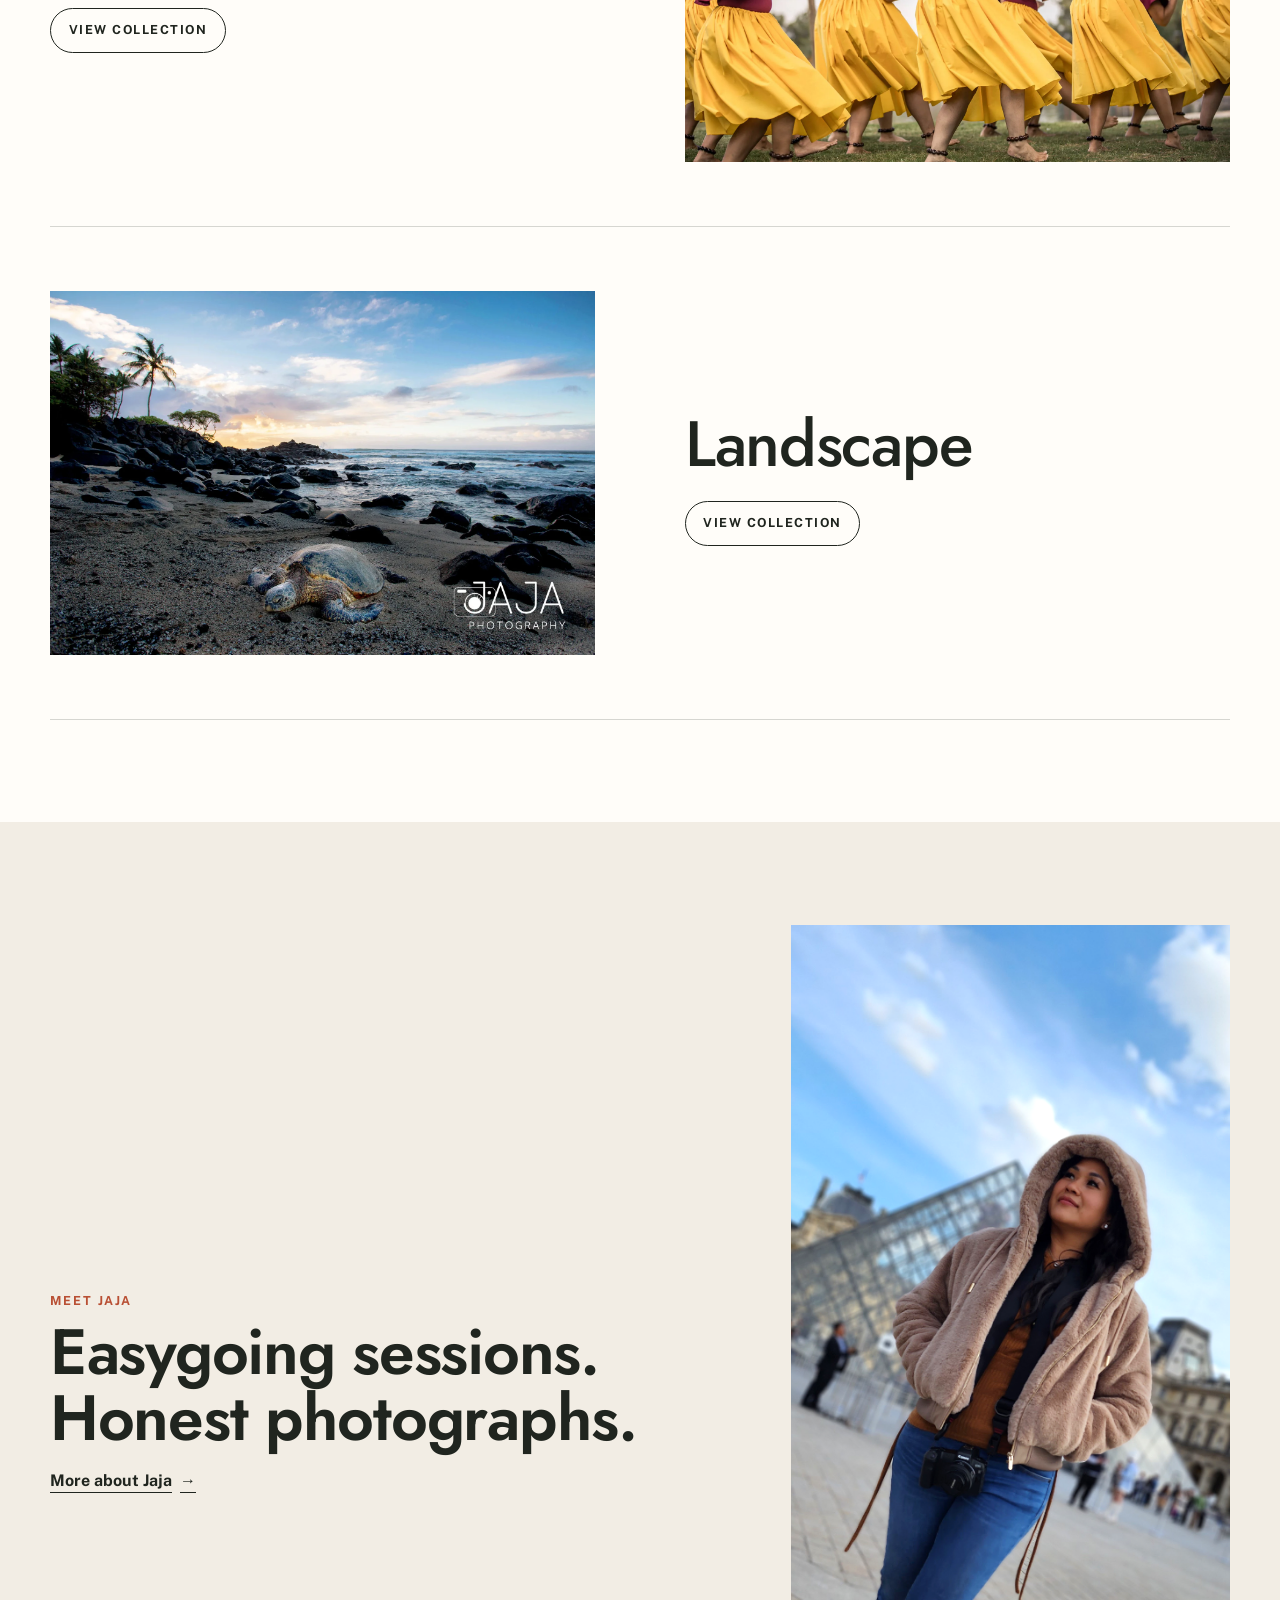
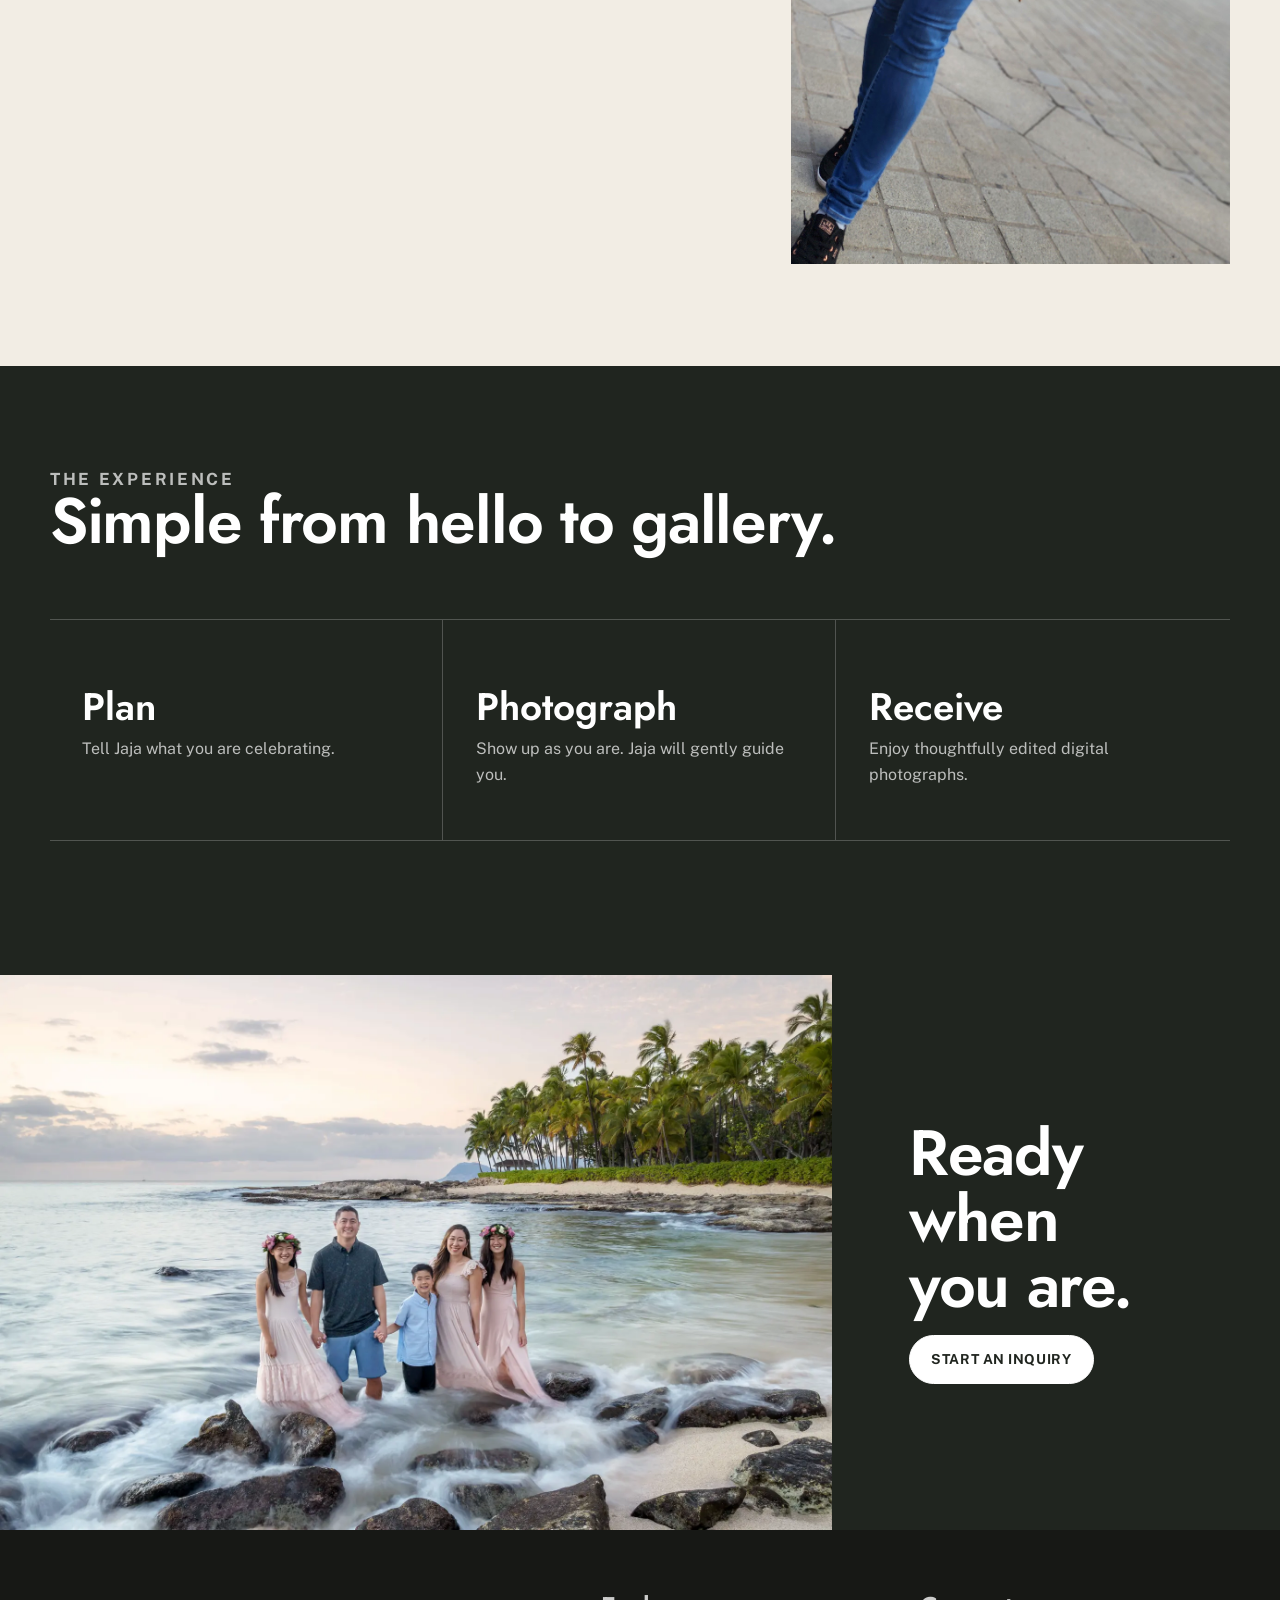
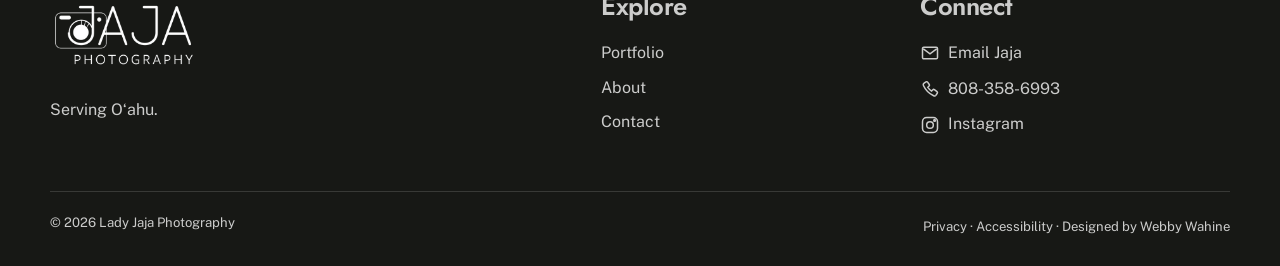
==== commit 7e572f3d: "Add files via upload Fix portfolio images and simplify website content" ====
--- a/index.html
+++ b/index.html
@@ -264,85 +264,6 @@
         </div>
       </section>
 
-      <section class="section section--cream">
-        <div class="narrow">
-          <header class="title-block">
-            <h2>Frequently asked questions</h2>
-            <p>A few helpful details before you inquire.</p>
-          </header>
-          <div class="faq-list">
-            <div class="faq-item">
-              <button type="button" aria-expanded="false">
-                How do I receive pricing?
-              </button>
-              <div class="faq-answer">
-                <div>
-                  <p>
-                    Submit an inquiry with your session type, preferred date and
-                    group size. Jaja will share the most relevant current
-                    options privately.
-                  </p>
-                </div>
-              </div>
-            </div>
-            <div class="faq-item">
-              <button type="button" aria-expanded="false">
-                Does the inquiry form reserve my date?
-              </button>
-              <div class="faq-answer">
-                <div>
-                  <p>
-                    No. Your date is confirmed only after Jaja responds and the
-                    booking steps are completed.
-                  </p>
-                </div>
-              </div>
-            </div>
-            <div class="faq-item">
-              <button type="button" aria-expanded="false">
-                Where are sessions held?
-              </button>
-              <div class="faq-answer">
-                <div>
-                  <p>
-                    Sessions are offered on Oʻahu. Share your preferred setting
-                    in the inquiry and Jaja will confirm the location.
-                  </p>
-                </div>
-              </div>
-            </div>
-            <div class="faq-item">
-              <button type="button" aria-expanded="false">
-                What is included?
-              </button>
-              <div class="faq-answer">
-                <div>
-                  <p>
-                    Sessions include photography time, professional editing and
-                    high-resolution digital photographs. Exact coverage is
-                    confirmed before booking.
-                  </p>
-                </div>
-              </div>
-            </div>
-            <div class="faq-item">
-              <button type="button" aria-expanded="false">
-                What happens if it rains?
-              </button>
-              <div class="faq-answer">
-                <div>
-                  <p>
-                    Weather decisions are made directly with Jaja based on the
-                    location and conditions. Final rain and rescheduling terms
-                    still need Jaja’s approval.
-                  </p>
-                </div>
-              </div>
-            </div>
-          </div>
-        </div>
-      </section>
-
       <section class="cta-clean">
         <img
           src="assets/images/family-stories-27.webp"
--- a/assets/css/styles.css
+++ b/assets/css/styles.css
@@ -382,25 +382,6 @@
 .simple-features span,
 .inclusion-grid span {
   color: rgba(255, 255, 255, 0.72);
-}
-.selected-work__grid {
-  display: grid;
-  grid-template-columns: repeat(3, minmax(0, 1fr));
-  gap: 1rem;
-  align-items: start;
-}
-.selected-work__grid button {
-  overflow: hidden;
-  aspect-ratio: 3 / 2;
-  border: 0;
-  padding: 0;
-  background: transparent;
-  cursor: zoom-in;
-}
-.selected-work__grid img {
-  width: 100%;
-  height: 100%;
-  object-fit: cover;
 }
 .cta-clean {
   display: grid;
@@ -950,7 +931,6 @@
   .category-index,
   .simple-features,
   .inclusion-grid,
-  .selected-work__grid,
   .form-grid,
   .footer-grid {
     grid-template-columns: 1fr;
@@ -1125,9 +1105,31 @@
   max-width: 760px;
 }
 .collection-row__text strong {
+  display: inline-flex;
+  align-items: center;
+  justify-content: center;
+  width: fit-content;
+  min-height: 44px;
+  padding: 0.7rem 1.1rem;
+  border: 1px solid var(--ink);
+  border-radius: 999px;
+  background: transparent;
+  color: var(--ink);
   font-size: 0.78rem;
   letter-spacing: 0.12em;
   text-transform: uppercase;
+  transition:
+    background-color 0.25s ease,
+    border-color 0.25s ease,
+    color 0.25s ease,
+    transform 0.25s ease;
+}
+.collection-row:hover .collection-row__text strong,
+.collection-row:focus-visible .collection-row__text strong {
+  border-color: var(--terracotta);
+  background: var(--terracotta);
+  color: #fff;
+  transform: translateY(-2px);
 }
 .meet-jaja {
   background: var(--cream);
